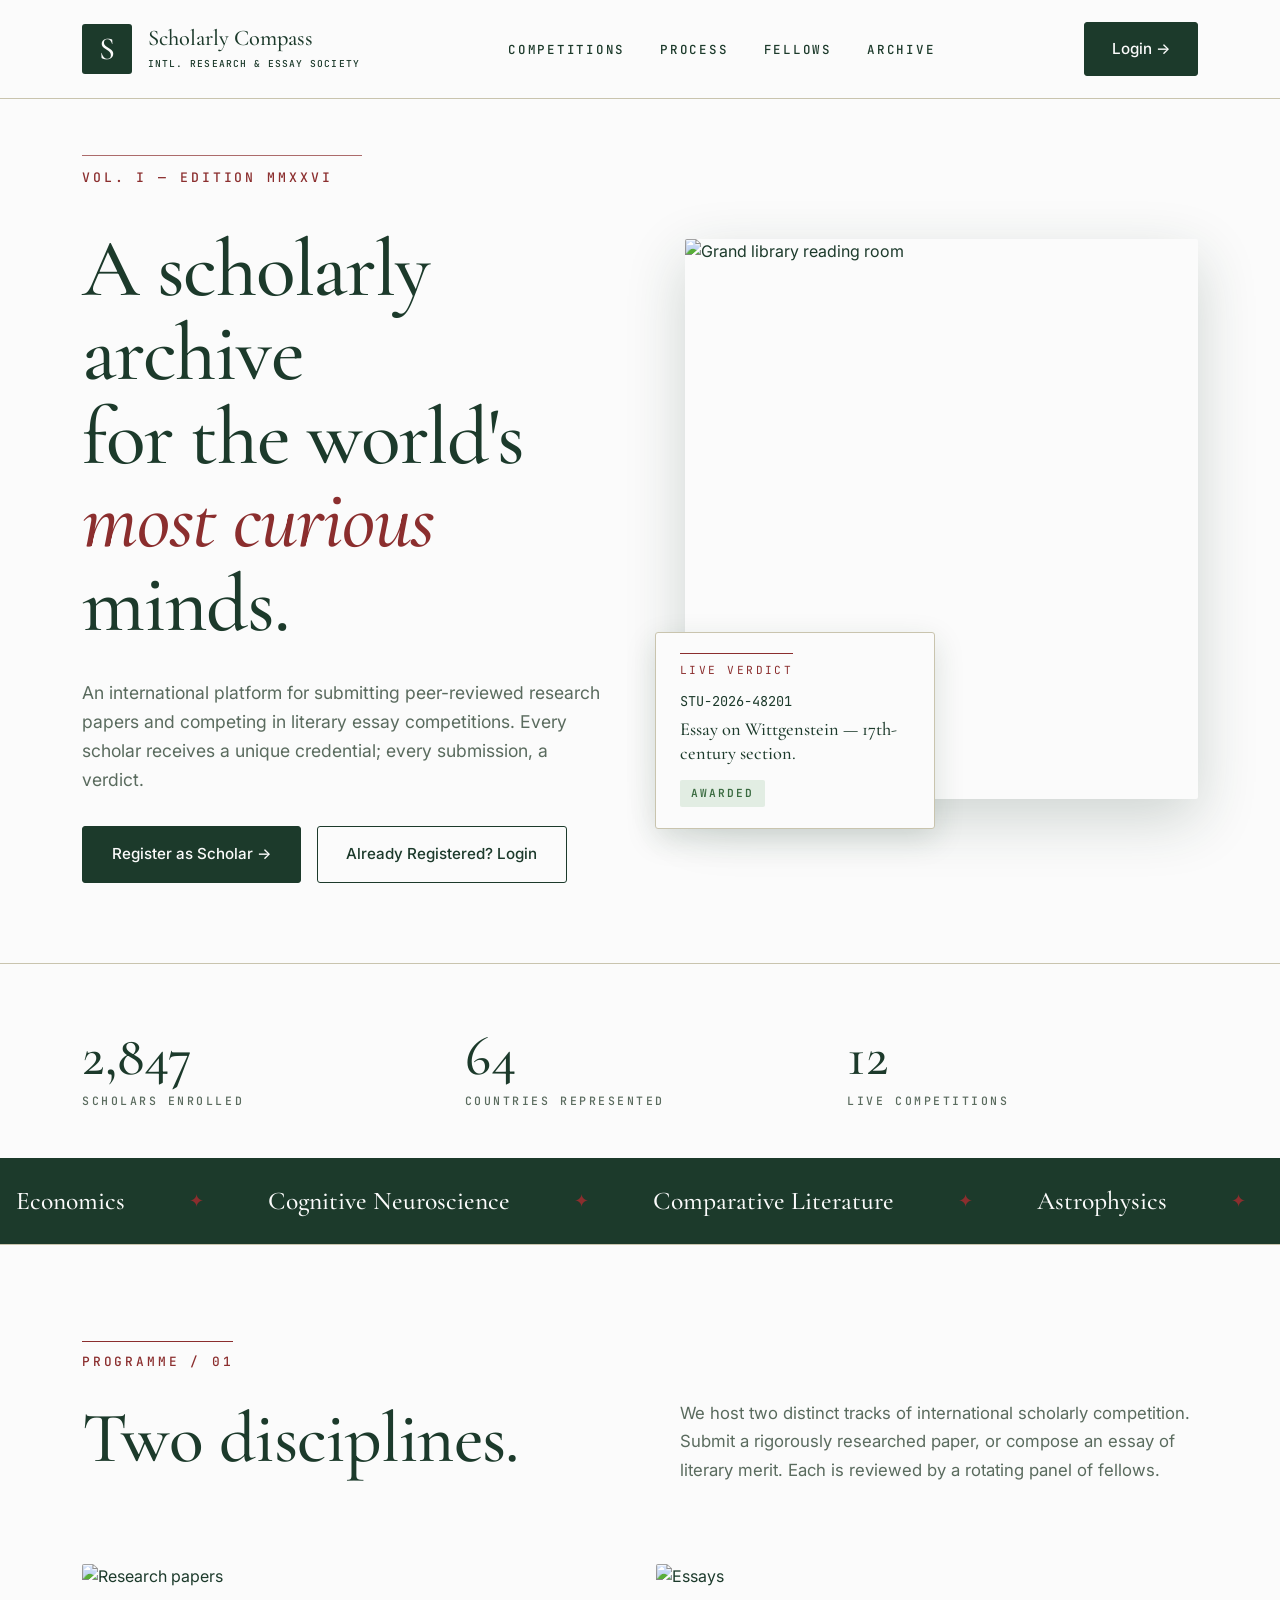
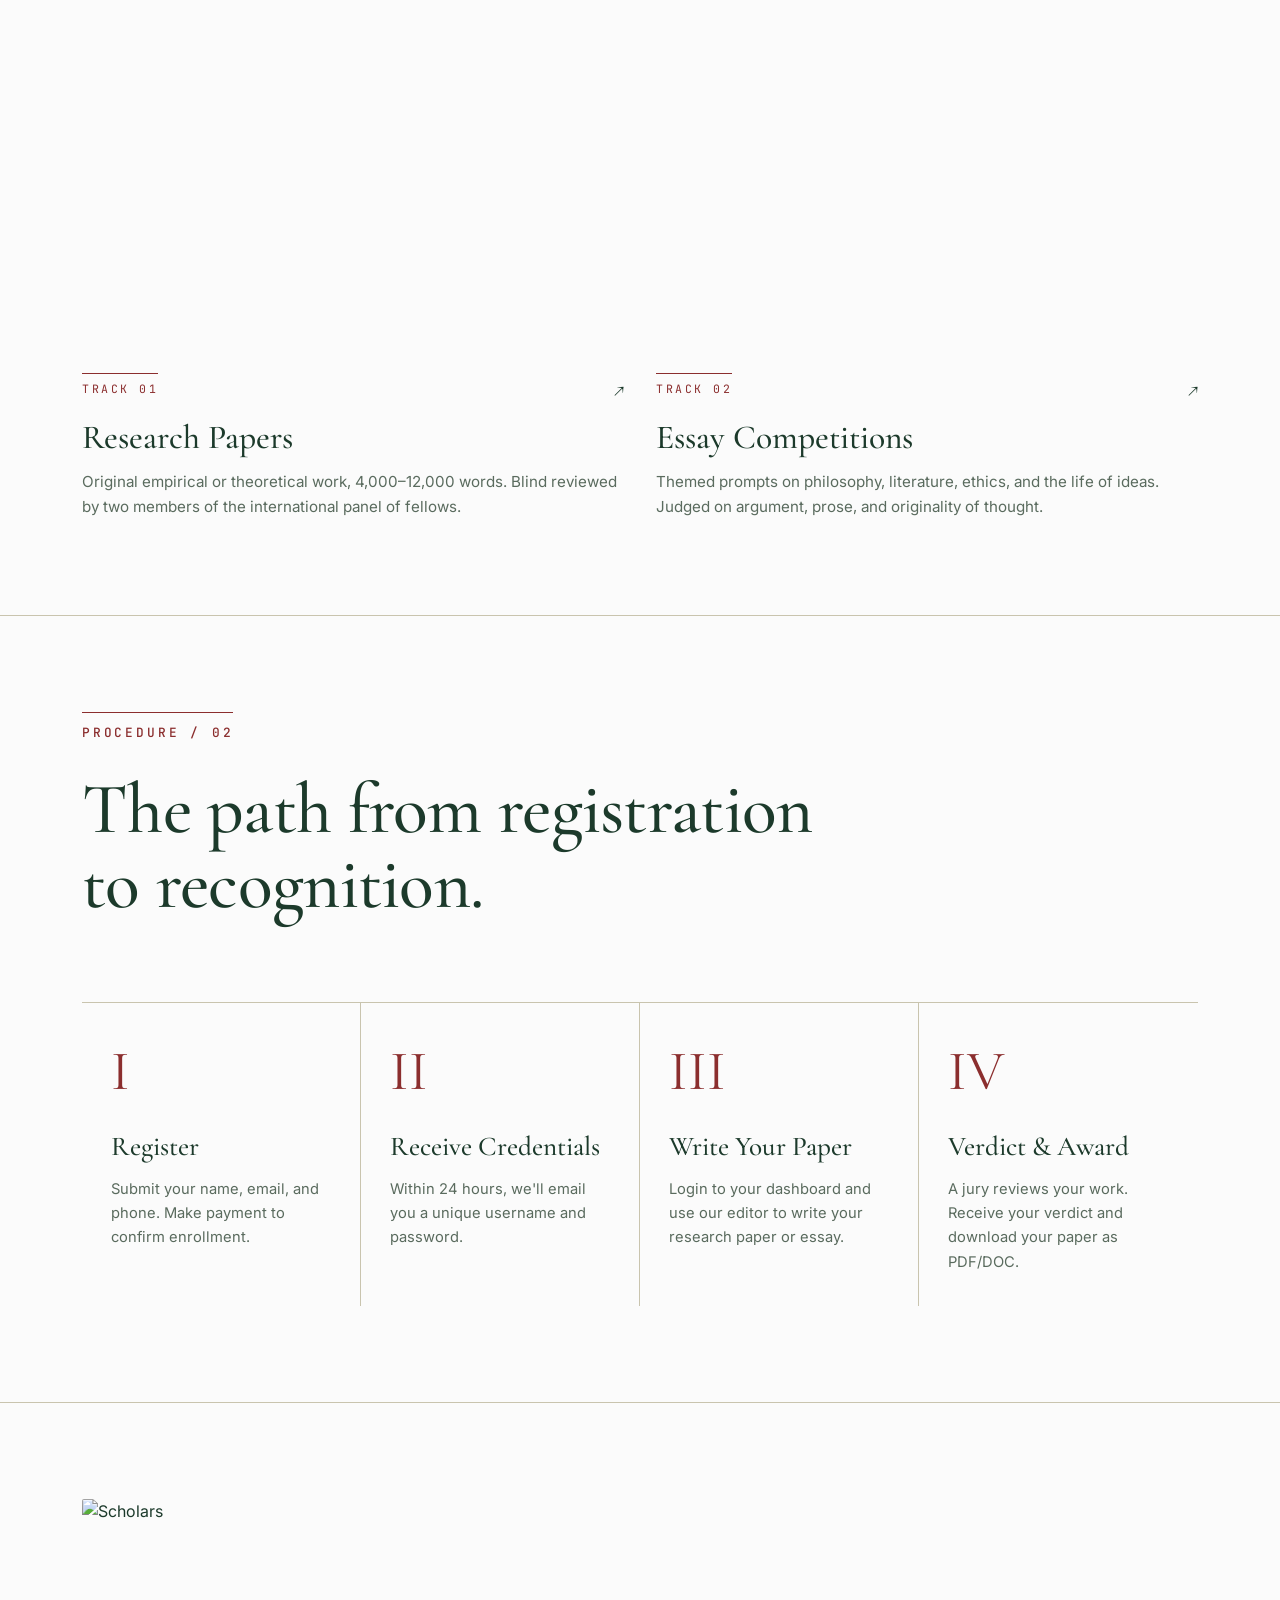
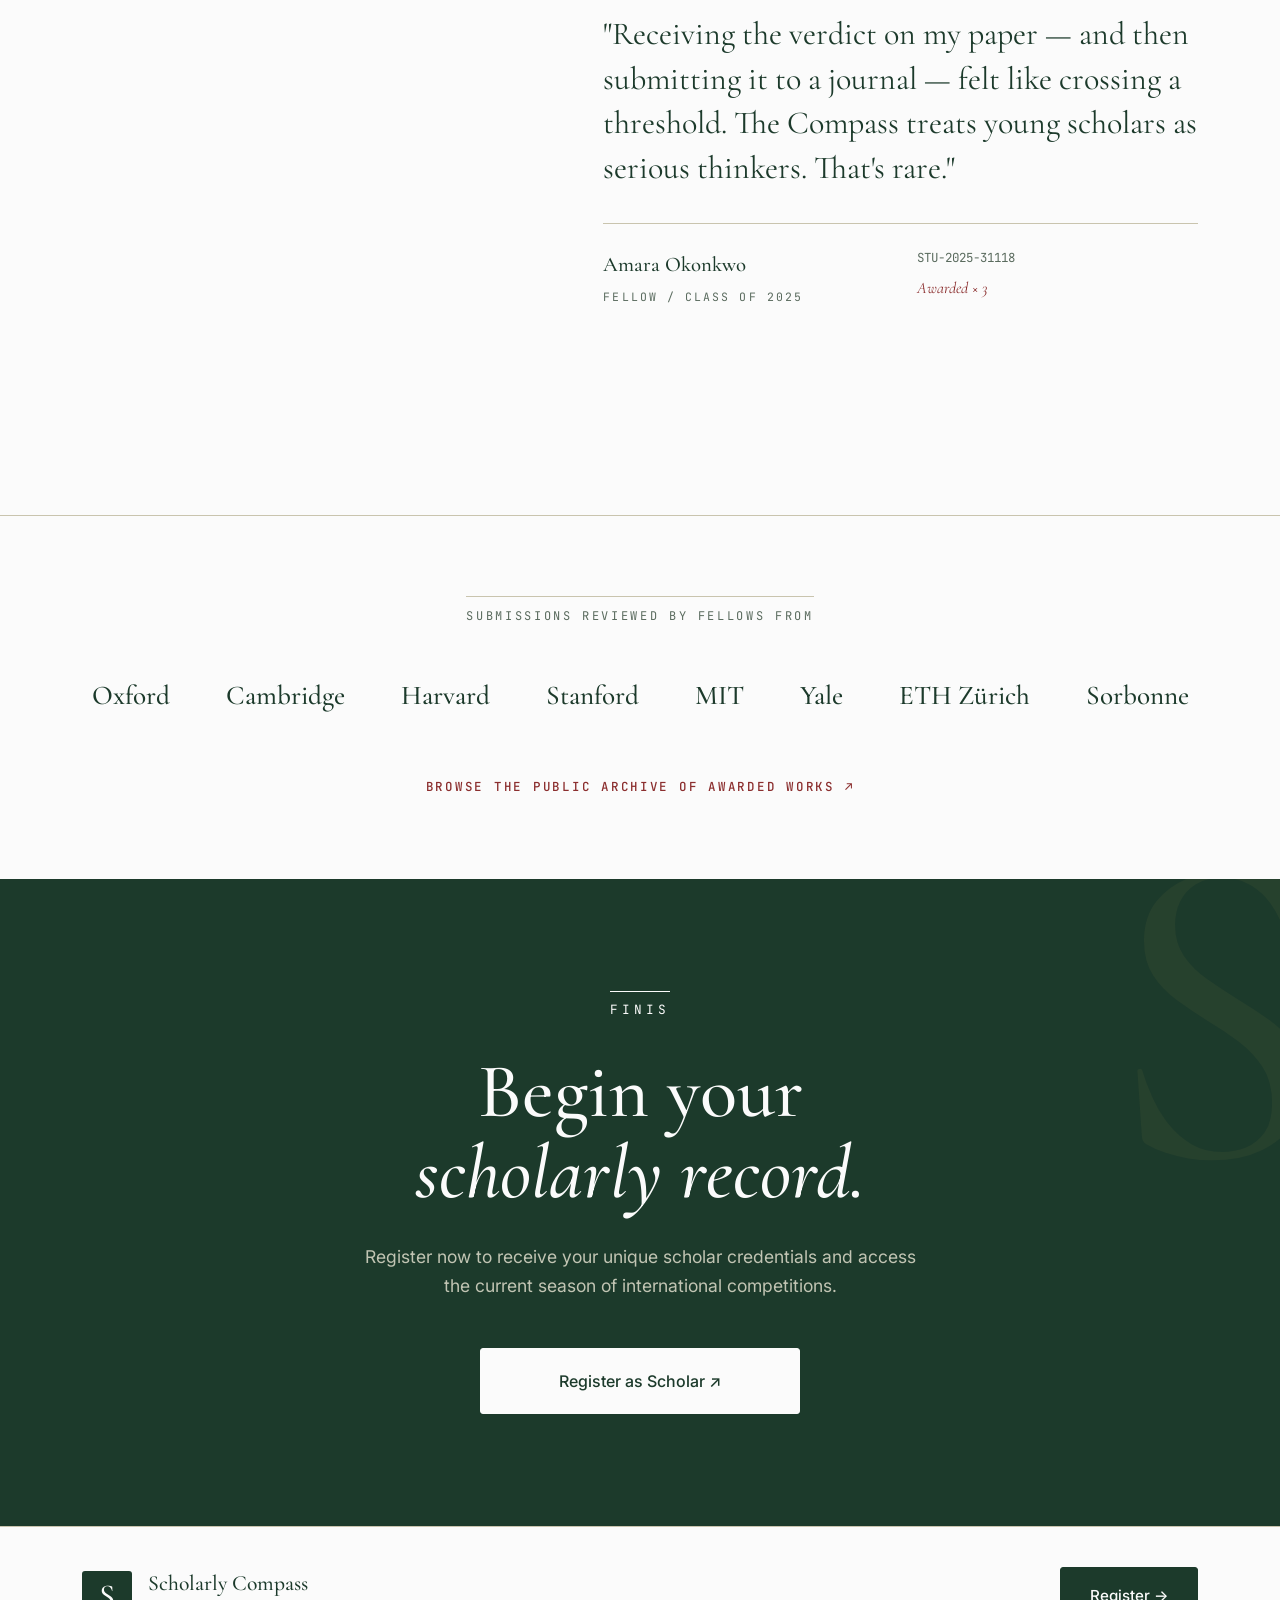
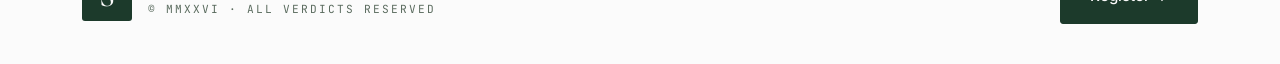
==== index.html @ 0b1761e1 "first commit" ====
<!DOCTYPE html>
<html lang="en">

<head>
    <meta charset="UTF-8" />
    <meta name="viewport" content="width=device-width, initial-scale=1.0" />
    <title>Scholarly Compass · International Research & Essay Society</title>

    <!-- Bootstrap 5 CSS -->
    <link href="https://cdn.jsdelivr.net/npm/bootstrap@5.3.3/dist/css/bootstrap.min.css" rel="stylesheet">

    <!-- Supabase JS -->
    <script src="https://cdn.jsdelivr.net/npm/@supabase/supabase-js@2"></script>

    <!-- Google Fonts -->
    <link rel="preconnect" href="https://fonts.googleapis.com">
    <link rel="preconnect" href="https://fonts.gstatic.com" crossorigin>
    <link
        href="https://fonts.googleapis.com/css2?family=Cormorant+Garamond:ital,wght@0,400;0,500;0,600;0,700;1,400;1,500;1,600;1,700&family=Inter:wght@400;500;600&family=JetBrains+Mono:wght@400;500;600&display=swap"
        rel="stylesheet">

    <link rel="stylesheet" href="style.css">
</head>

<body>

    <!-- ============ NAVBAR ============ -->
    <nav class="site-nav" id="siteNav">
        <div class="container">
            <div class="nav-inner">
                <a href="#" class="brand">
                    <div class="brand-box">S</div>
                    <div>
                        <div class="brand-name">Scholarly Compass</div>
                        <span class="brand-sub">Intl. Research &amp; Essay Society</span>
                    </div>
                </a>

                <ul class="nav-links">
                    <li><a href="#programme">Competitions</a></li>
                    <li><a href="#process">Process</a></li>
                    <li><a href="#fellows">Fellows</a></li>
                    <li><a href="#universities">Archive</a></li>
                </ul>

                <button class="btn-dash desktop-dash" onclick="openLogin()">Login →</button>

                <button class="hamburger" id="hamburger" aria-label="Menu">
                    <span></span><span></span><span></span>
                </button>

                <div class="mobile-panel" id="mobilePanel">
                    <ul>
                        <li><a href="#programme">Competitions</a></li>
                        <li><a href="#process">Process</a></li>
                        <li><a href="#fellows">Fellows</a></li>
                        <li><a href="#universities">Archive</a></li>
                    </ul>
                    <button class="btn-dash" onclick="openLogin()">Login →</button>
                </div>
            </div>
        </div>
    </nav>

    <!-- ============ HERO ============ -->
    <header class="hero">
        <div class="container">
            <div class="hero-row">
                <div>
                    <div class="hero-label-wrap">
                        <div class="hero-label-rule"></div>
                        <div class="hero-label">Vol. I — Edition MMXXVI</div>
                    </div>
                    <h1>
                        A scholarly archive<br>
                        for the world's<br>
                        <em>most curious</em> minds.
                    </h1>
                    <p class="hero-desc">
                        An international platform for submitting peer-reviewed research papers and competing in literary
                        essay competitions. Every scholar receives a unique credential; every submission, a verdict.
                    </p>
                    <div class="hero-actions">
                        <button class="btn-primary-c" onclick="openRegister()">Register as Scholar →</button>
                        <button class="btn-outline-c" onclick="openLogin()">Already Registered? Login</button>
                    </div>
                </div>

                <div>
                    <div class="hero-img-wrap">
                        <img src="https://images.unsplash.com/photo-1568667256549-094345857637?auto=format&fit=crop&w=1200&q=80"
                            alt="Grand library reading room">

                        <div class="live-verdict">
                            <div class="live-label">Live Verdict</div>
                            <div class="live-id">STU-2026-48201</div>
                            <div class="live-title">Essay on Wittgenstein — 17th-century section.</div>
                            <span class="live-badge">Awarded</span>
                        </div>
                    </div>
                </div>
            </div>
        </div>
    </header>

    <!-- ============ STATS ============ -->
    <section class="stats">
        <div class="container">
            <div class="stat-row">
                <div>
                    <div class="stat-num">2,847</div>
                    <div class="stat-label">Scholars Enrolled</div>
                </div>
                <div>
                    <div class="stat-num">64</div>
                    <div class="stat-label">Countries Represented</div>
                </div>
                <div>
                    <div class="stat-num">12</div>
                    <div class="stat-label">Live Competitions</div>
                </div>
            </div>
        </div>
    </section>

    <!-- ============ MARQUEE ============ -->
    <div class="marquee">
        <div class="marquee-track">
            <span class="marquee-item">Economics</span><span class="marquee-dot">✦</span>
            <span class="marquee-item">Cognitive Neuroscience</span><span class="marquee-dot">✦</span>
            <span class="marquee-item">Comparative Literature</span><span class="marquee-dot">✦</span>
            <span class="marquee-item">Astrophysics</span><span class="marquee-dot">✦</span>
            <span class="marquee-item">Climate Sciences</span><span class="marquee-dot">✦</span>
            <span class="marquee-item">Political Philosophy</span><span class="marquee-dot">✦</span>
            <span class="marquee-item">Anthropology</span><span class="marquee-dot">✦</span>
            <span class="marquee-item">Mathematics</span><span class="marquee-dot">✦</span>
            <span class="marquee-item">Economics</span><span class="marquee-dot">✦</span>
            <span class="marquee-item">Cognitive Neuroscience</span><span class="marquee-dot">✦</span>
            <span class="marquee-item">Comparative Literature</span><span class="marquee-dot">✦</span>
            <span class="marquee-item">Astrophysics</span><span class="marquee-dot">✦</span>
            <span class="marquee-item">Climate Sciences</span><span class="marquee-dot">✦</span>
            <span class="marquee-item">Political Philosophy</span><span class="marquee-dot">✦</span>
            <span class="marquee-item">Anthropology</span><span class="marquee-dot">✦</span>
            <span class="marquee-item">Mathematics</span><span class="marquee-dot">✦</span>
        </div>
    </div>

    <!-- ============ PROGRAMME ============ -->
    <section id="programme" class="programme">
        <div class="container">
            <div class="prog-head">
                <div>
                    <div class="sec-label">Programme / 01</div>
                    <h2 class="sec-title">Two disciplines.</h2>
                </div>
                <p class="prog-desc">
                    We host two distinct tracks of international scholarly competition. Submit a rigorously researched
                    paper, or compose an essay of literary merit. Each is reviewed by a rotating panel of fellows.
                </p>
            </div>

            <div class="tracks-row">
                <a href="#" class="track-card" onclick="openRegister();return false;">
                    <div class="track-img">
                        <img src="https://images.unsplash.com/photo-1606327054474-4be63b54bcb1?auto=format&fit=crop&w=1000&q=80" alt="Research papers">
                    </div>
                    <div class="track-meta">
                        <div class="track-num">Track 01</div>
                        <div class="track-arrow">↗</div>
                    </div>
                    <h3 class="track-title">Research Papers</h3>
                    <p class="track-desc">Original empirical or theoretical work, 4,000–12,000 words. Blind reviewed by
                        two members of the international panel of fellows.</p>
                </a>

                <a href="#" class="track-card" onclick="openRegister();return false;">
                    <div class="track-img">
                        <img src="https://images.unsplash.com/photo-1455390582262-044cdead277a?auto=format&fit=crop&w=1000&q=80" alt="Essays">
                    </div>
                    <div class="track-meta">
                        <div class="track-num">Track 02</div>
                        <div class="track-arrow">↗</div>
                    </div>
                    <h3 class="track-title">Essay Competitions</h3>
                    <p class="track-desc">Themed prompts on philosophy, literature, ethics, and the life of ideas.
                        Judged on argument, prose, and originality of thought.</p>
                </a>
            </div>
        </div>
    </section>

    <!-- ============ PROCEDURE ============ -->
    <section id="process" class="procedure">
        <div class="container">
            <div class="proc-head">
                <div class="sec-label">Procedure / 02</div>
                <h2 class="sec-title">The path from registration to recognition.</h2>
            </div>

            <div class="proc-grid">
                <div class="proc-cell">
                    <div class="proc-top">
                        <div class="proc-roman">I</div>
                    </div>
                    <h3>Register</h3>
                    <p>Submit your name, email, and phone. Make payment to confirm enrollment.</p>
                </div>

                <div class="proc-cell">
                    <div class="proc-top">
                        <div class="proc-roman">II</div>
                    </div>
                    <h3>Receive Credentials</h3>
                    <p>Within 24 hours, we'll email you a unique username and password.</p>
                </div>

                <div class="proc-cell">
                    <div class="proc-top">
                        <div class="proc-roman">III</div>
                    </div>
                    <h3>Write Your Paper</h3>
                    <p>Login to your dashboard and use our editor to write your research paper or essay.</p>
                </div>

                <div class="proc-cell">
                    <div class="proc-top">
                        <div class="proc-roman">IV</div>
                    </div>
                    <h3>Verdict & Award</h3>
                    <p>A jury reviews your work. Receive your verdict and download your paper as PDF/DOC.</p>
                </div>
            </div>
        </div>
    </section>

    <!-- ============ TESTIMONIAL ============ -->
    <section id="fellows" class="testimonial">
        <div class="container">
            <div class="test-row">
                <div class="test-photo">
                    <img src="https://images.unsplash.com/photo-1523240795612-9a054b0db644?auto=format&fit=crop&w=900&q=80" alt="Scholars">
                </div>
                <div>
                    <p class="test-quote">"Receiving the verdict on my paper — and then submitting it to a journal —
                        felt like crossing a threshold. The Compass treats young scholars as serious thinkers. That's rare."</p>
                    <div class="test-rule"></div>
                    <div class="test-meta">
                        <div>
                            <div class="test-name">Amara Okonkwo</div>
                            <div class="test-role">Fellow / Class of 2025</div>
                        </div>
                        <div>
                            <div class="test-id">STU-2025-31118</div>
                            <div class="test-award">Awarded × 3</div>
                        </div>
                    </div>
                </div>
            </div>
        </div>
    </section>

    <!-- ============ UNIVERSITIES ============ -->
    <section id="universities" class="universities">
        <div class="container">
            <div class="uni-label">Submissions Reviewed by Fellows From</div>
            <div class="uni-list">
                <span>Oxford</span><span>Cambridge</span><span>Harvard</span><span>Stanford</span>
                <span>MIT</span><span>Yale</span><span>ETH Zürich</span><span>Sorbonne</span>
            </div>
            <a href="#" class="archive-link">Browse the Public Archive of Awarded Works ↗</a>
        </div>
    </section>

    <!-- ============ FINIS / CTA ============ -->
    <section id="dashboard" class="finis">
        <div class="container">
            <div class="finis-label">Finis</div>
            <h2>
                Begin your<br>
                <em>scholarly record.</em>
            </h2>
            <p>Register now to receive your unique scholar credentials and access the current season of international competitions.</p>
            <button class="btn-finis" onclick="openRegister()">Register as Scholar ↗</button>
        </div>
    </section>

    <!-- ============ FOOTER ============ -->
    <footer class="site-footer">
        <div class="container">
            <div class="foot-inner">
                <div class="foot-brand">
                    <div class="brand-box">S</div>
                    <div class="foot-brand-text">
                        <div class="foot-name">Scholarly Compass</div>
                        <span class="foot-copy">© MMXXVI · All Verdicts Reserved</span>
                    </div>
                </div>
                <button class="btn-submit-work" onclick="openRegister()">Register →</button>
            </div>
        </div>
    </footer>


    <!-- ════════════════════════════════════════════════════════════
         REGISTRATION MODAL
    ════════════════════════════════════════════════════════════ -->
    <div class="modal-overlay" id="registerModal">
        <div class="modal-box">
            <button class="modal-close" onclick="closeModal('registerModal')">×</button>
            <div class="modal-label">Step 01 — Registration</div>
            <h2 class="modal-title">Become a <em>Scholar.</em></h2>
            <p class="modal-desc">Fill in your details. After payment confirmation, we'll email your login credentials within 24 hours.</p>

            <div id="regAlert" class="alert-box" style="display:none;"></div>

            <div class="form-group">
                <label class="form-label">Full Name</label>
                <input type="text" class="form-input" id="regName" placeholder="e.g., Aryan Sharma">
            </div>

            <div class="form-group">
                <label class="form-label">Email Address</label>
                <input type="email" class="form-input" id="regEmail" placeholder="aryan@example.com">
                <small class="form-hint">Credentials is email par bheji jayegi.</small>
            </div>

            <div class="form-group">
                <label class="form-label">Phone Number</label>
                <input type="tel" class="form-input" id="regPhone" placeholder="+91 98765 43210">
            </div>

            <div class="payment-box">
                <div class="pay-label">Registration Fee</div>
                <div class="pay-amount">₹ 999 <span class="pay-period">/ one-time</span></div>
                <div class="pay-instructions">
                    <strong>Payment Methods:</strong><br>
                    📱 UPI: <span class="pay-id">scholarly@okaxis</span><br>
                    🏦 Bank Transfer: Contact admin<br>
                    💵 After payment, submit form below
                </div>
            </div>

            <button class="modal-submit" id="regSubmit" onclick="submitRegistration()">
                Submit Registration →
            </button>

            <p class="modal-switch">
                Already have credentials?
                <a href="#" onclick="switchModal('registerModal','loginModal');return false;">Login here</a>
            </p>
        </div>
    </div>


    <!-- ════════════════════════════════════════════════════════════
         LOGIN MODAL
    ════════════════════════════════════════════════════════════ -->
    <div class="modal-overlay" id="loginModal">
        <div class="modal-box">
            <button class="modal-close" onclick="closeModal('loginModal')">×</button>
            <div class="modal-label">Welcome Back</div>
            <h2 class="modal-title">Sign in to your <em>dashboard.</em></h2>
            <p class="modal-desc">Use the username and password sent to your email.</p>

            <div id="loginAlert" class="alert-box" style="display:none;"></div>

            <div class="form-group">
                <label class="form-label">Username</label>
                <input type="text" class="form-input" id="logUser" placeholder="e.g., ARYAN2026">
            </div>

            <div class="form-group">
                <label class="form-label">Password</label>
                <input type="password" class="form-input" id="logPass" placeholder="••••••••">
            </div>

            <button class="modal-submit" id="logSubmit" onclick="submitLogin()">
                Sign In →
            </button>

            <p class="modal-switch">
                New here?
                <a href="#" onclick="switchModal('loginModal','registerModal');return false;">Register as Scholar</a>
            </p>
        </div>
    </div>

    <!-- Toast notification -->
    <div id="toast"></div>


    <!-- Bootstrap JS -->
    <script src="https://cdn.jsdelivr.net/npm/bootstrap@5.3.3/dist/js/bootstrap.bundle.min.js"></script>
    <script src="auth.js"></script>
</body>

</html>
---- style.css ----
/* ============ ROOT ============ */
:root {
    --bg: #fbfbfb;
    --bg-soft: #f1ede0;
    --green: #1c3a2b;
    --green-dark: #142a1f;
    --green-soft: #2d4a3b;
    --maroon: #8b2e2e;
    --maroon-dark: #6f2424;
    --gold: #c9a05a;
    --text: #1c3a2b;
    --muted: #5a6b5e;
    --border: #c9c4ae;
    --serif: 'Cormorant Garamond', 'Times New Roman', serif;
    --sans: 'Inter', -apple-system, sans-serif;
    --mono: 'JetBrains Mono', 'Courier New', monospace;
}

* { box-sizing: border-box; }
html { scroll-behavior: smooth; }
body {
    background: var(--bg);
    color: var(--text);
    font-family: var(--sans);
    font-size: 16px;
    line-height: 1.6;
    overflow-x: hidden;
    margin: 0;
}
ul { list-style: none; padding: 0; margin: 0; }
a { text-decoration: none; color: inherit; }
img { max-width: 100%; display: block; }

/* ============ NAVBAR ============ */
.site-nav {
    background: var(--bg);
    border-bottom: 1px solid var(--border);
    padding: 1.4rem 0;
    position: sticky;
    top: 0;
    z-index: 1000;
    transition: padding 0.3s, box-shadow 0.3s;
}
.site-nav.scrolled {
    padding: 0.9rem 0;
    box-shadow: 0 1px 0 var(--border);
    background: rgba(251, 251, 251, 0.95);
    backdrop-filter: blur(8px);
}
.nav-inner {
    display: flex;
    align-items: center;
    justify-content: space-between;
    gap: 1rem;
    position: relative;
}
.brand { display: flex; align-items: center; gap: 1rem; flex-shrink: 0; }
.brand-box {
    width: 50px; height: 50px;
    background: var(--green);
    color: var(--bg);
    display: flex; align-items: center; justify-content: center;
    font-family: var(--serif);
    font-size: 2rem; font-weight: 500; line-height: 1;
    border-radius: 3px;
}
.brand-name {
    font-family: var(--serif);
    font-size: 1.4rem; color: var(--green);
    font-weight: 500; line-height: 1; margin: 0;
}
.brand-sub {
    display: block;
    font-family: var(--mono);
    font-size: 0.6rem; letter-spacing: 0.11em;
    color: var(--green); text-transform: uppercase;
    margin-top: 0.45rem; font-weight: 500;
}
.nav-links { display: flex; gap: 2.2rem; align-items: center; }
.nav-links a {
    font-family: var(--mono);
    font-size: 0.78rem; letter-spacing: 0.22em;
    text-transform: uppercase;
    color: var(--green); font-weight: 500;
    position: relative; padding: 4px 0;
    transition: color 0.3s;
}
.nav-links a::after {
    content: ""; position: absolute;
    left: 0; bottom: -2px;
    width: 0; height: 1.5px;
    background: var(--maroon);
    transition: width 0.3s;
}
.nav-links a:hover { color: var(--maroon); }
.nav-links a:hover::after { width: 100%; }
.btn-dash {
    background: var(--green);
    color: var(--bg);
    padding: 0.85rem 1.7rem;
    font-family: var(--sans);
    font-size: 0.95rem; font-weight: 500;
    border-radius: 3px;
    border: 1px solid var(--green);
    transition: all 0.3s;
    display: inline-block;
    cursor: pointer;
}
.btn-dash:hover { background: var(--green-dark); color: var(--bg); transform: translateY(-2px); }
.hamburger { display: none; }
.mobile-panel { display: none; }

/* ============ HERO ============ */
.hero { padding: 3.5rem 0 5rem; }
.hero-row {
    display: grid;
    grid-template-columns: 1.05fr 1fr;
    gap: 4rem;
    align-items: center;
}
.hero-label-wrap { margin-bottom: 2.5rem; }
.hero-label-rule {
    width: 280px; height: 1px;
    background: var(--maroon);
    margin-bottom: 0.7rem;
    opacity: 0.7;
}
.hero-label {
    font-family: var(--mono);
    font-size: 0.82rem; letter-spacing: 0.22em;
    color: var(--maroon); text-transform: uppercase;
    font-weight: 500; margin: 0;
}
.hero h1 {
    font-family: var(--serif);
    font-size: clamp(2.8rem, 6.4vw, 5.4rem);
    font-weight: 500; line-height: 1.02;
    letter-spacing: -0.015em;
    color: var(--green);
    margin: 0 0 2rem 0;
}
.hero h1 em { font-style: italic; color: var(--maroon); font-weight: 500; }
.hero-desc {
    font-family: var(--sans);
    font-size: 1.1rem; line-height: 1.65;
    color: var(--muted);
    max-width: 520px;
    margin: 0 0 2rem 0;
}
.hero-actions { display: flex; gap: 1rem; flex-wrap: wrap; align-items: center; }
.btn-primary-c {
    background: var(--green);
    color: var(--bg);
    padding: 0.95rem 1.8rem;
    font-family: var(--sans);
    font-size: 0.95rem; font-weight: 500;
    border-radius: 3px;
    border: 1px solid var(--green);
    display: inline-flex; align-items: center;
    gap: 0.6rem;
    transition: all 0.3s;
    cursor: pointer;
}
.btn-primary-c:hover { background: var(--green-dark); color: var(--bg); gap: 1rem; }
.btn-outline-c {
    background: transparent;
    color: var(--green);
    padding: 0.95rem 1.8rem;
    font-family: var(--sans);
    font-size: 0.95rem; font-weight: 500;
    border-radius: 3px;
    border: 1px solid var(--green);
    transition: all 0.3s;
    display: inline-block;
    cursor: pointer;
}
.btn-outline-c:hover { background: var(--green); color: var(--bg); }
.hero-img-wrap { position: relative; width: 100%; height: 560px; overflow: visible; }
.hero-img-wrap img {
    width: 100%; height: 100%;
    object-fit: cover;
    box-shadow: 0 20px 60px rgba(28, 58, 43, 0.2);
    border-radius: 2px;
}
.live-verdict {
    position: absolute;
    bottom: -30px; left: -30px;
    background: var(--bg);
    border: 1px solid var(--border);
    padding: 1.3rem 1.5rem;
    box-shadow: 0 10px 30px rgba(28, 58, 43, 0.15);
    width: 280px;
    border-radius: 3px;
}
.live-label {
    font-family: var(--mono);
    font-size: 0.7rem; letter-spacing: 0.22em;
    color: var(--maroon); text-transform: uppercase;
    border-top: 1px solid var(--maroon);
    padding-top: 0.5rem;
    display: inline-block;
    margin-bottom: 0.7rem;
}
.live-id { font-family: var(--mono); font-size: 0.85rem; color: var(--green); margin-bottom: 0.3rem; }
.live-title {
    font-family: var(--serif);
    font-size: 1.15rem; color: var(--green);
    line-height: 1.3; margin-bottom: 0.8rem;
    font-weight: 500;
}
.live-badge {
    display: inline-block;
    background: rgba(124, 178, 130, 0.2);
    color: #3a6b40;
    font-family: var(--mono);
    font-size: 0.7rem; letter-spacing: 0.18em;
    padding: 0.3rem 0.7rem;
    border-radius: 2px;
    text-transform: uppercase;
    font-weight: 600;
}

/* ============ STATS ============ */
.stats { padding: 4rem 0 3rem; border-top: 1px solid var(--border); }
.stat-row { display: grid; grid-template-columns: repeat(3, 1fr); gap: 2rem; }
.stat-num {
    font-family: var(--serif);
    font-size: 3.5rem; font-weight: 500;
    color: var(--green); line-height: 1;
    margin-bottom: 0.5rem;
}
.stat-label {
    font-family: var(--mono);
    font-size: 0.72rem; letter-spacing: 0.22em;
    color: var(--muted); text-transform: uppercase;
    font-weight: 500;
}

/* ============ MARQUEE ============ */
.marquee {
    background: var(--green);
    color: var(--bg);
    padding: 1.4rem 0;
    overflow: hidden;
    white-space: nowrap;
    position: relative;
}
.marquee-track {
    display: inline-flex; align-items: center;
    gap: 3rem;
    animation: scroll 38s linear infinite;
    will-change: transform;
}
.marquee-item {
    font-family: var(--serif);
    font-size: 1.6rem; color: var(--bg);
    font-weight: 500;
    padding: 0 1rem;
}
.marquee-dot { color: var(--maroon); font-size: 1.1rem; }
@keyframes scroll {
    0% { transform: translateX(0); }
    100% { transform: translateX(-50%); }
}

/* ============ SECTION COMMON ============ */
section { padding: 6rem 0; }
.sec-label {
    font-family: var(--mono);
    font-size: 0.8rem; letter-spacing: 0.22em;
    color: var(--maroon); text-transform: uppercase;
    margin-bottom: 1.8rem; font-weight: 500;
    border-top: 1px solid var(--maroon);
    padding-top: 0.6rem;
    display: inline-block;
}
.sec-title {
    font-family: var(--serif);
    font-size: clamp(2.6rem, 5.6vw, 4.6rem);
    font-weight: 500; line-height: 1.05;
    letter-spacing: -0.01em;
    color: var(--green);
    margin-bottom: 1.5rem;
}
.sec-title em { font-style: italic; color: var(--maroon); }

/* ============ PROGRAMME ============ */
.programme { border-top: 1px solid var(--border); padding: 6rem 0 5rem; }
.prog-head {
    display: grid;
    grid-template-columns: 1fr 1fr;
    gap: 5rem;
    align-items: end;
    margin-bottom: 4rem;
}
.prog-desc {
    font-family: var(--sans);
    font-size: 1.05rem; line-height: 1.7;
    color: var(--muted); max-width: 540px;
}
.tracks-row { display: grid; grid-template-columns: 1fr 1fr; gap: 2rem; }
.track-card { cursor: pointer; transition: transform 0.3s; display: block; }
.track-card:hover { transform: translateY(-6px); }
.track-img {
    width: 100%; height: 380px;
    overflow: hidden;
    margin-bottom: 1.8rem;
    border-radius: 2px;
    position: relative;
}
.track-img img { width: 100%; height: 100%; object-fit: cover; transition: transform 0.5s; }
.track-card:hover .track-img img { transform: scale(1.04); }
.track-meta {
    display: flex; justify-content: space-between;
    align-items: flex-start; margin-bottom: 0.8rem;
}
.track-num {
    font-family: var(--mono);
    font-size: 0.72rem; letter-spacing: 0.22em;
    color: var(--maroon); text-transform: uppercase;
    border-top: 1px solid var(--maroon);
    padding-top: 0.4rem;
    display: inline-block;
}
.track-arrow {
    font-family: var(--serif);
    font-size: 1.3rem; color: var(--green);
    transition: transform 0.3s;
}
.track-card:hover .track-arrow { transform: translate(4px, -4px); color: var(--maroon); }
.track-title {
    font-family: var(--serif);
    font-size: 2.1rem; font-weight: 500;
    color: var(--green); line-height: 1.15;
    margin-bottom: 0.7rem;
}
.track-desc {
    font-family: var(--sans);
    font-size: 0.95rem; color: var(--muted);
    line-height: 1.65;
}

/* ============ PROCEDURE ============ */
.procedure { border-top: 1px solid var(--border); padding: 6rem 0; }
.proc-head { margin-bottom: 5rem; max-width: 800px; }
.proc-grid {
    display: grid;
    grid-template-columns: repeat(4, 1fr);
    gap: 0;
    border-top: 1px solid var(--border);
}
.proc-cell {
    padding: 2.5rem 1.8rem 2rem;
    border-right: 1px solid var(--border);
    transition: background 0.3s;
}
.proc-cell:last-child { border-right: none; }
.proc-cell:hover { background: var(--bg-soft); }
.proc-top {
    display: flex; justify-content: space-between;
    align-items: center; margin-bottom: 2rem;
}
.proc-roman {
    font-family: var(--serif);
    font-size: 3.5rem; color: var(--maroon);
    line-height: 1; font-weight: 400;
}
.proc-cell h3 {
    font-family: var(--serif);
    font-size: 1.7rem; font-weight: 500;
    color: var(--green); margin-bottom: 0.8rem;
}
.proc-cell p {
    font-family: var(--sans);
    font-size: 0.92rem; color: var(--muted);
    line-height: 1.65; margin: 0;
}

/* ============ TESTIMONIAL ============ */
.testimonial { border-top: 1px solid var(--border); padding: 6rem 0; }
.test-row {
    display: grid;
    grid-template-columns: 1fr 1.3fr;
    gap: 4rem; align-items: center;
}
.test-photo { width: 100%; height: 520px; overflow: hidden; border-radius: 2px; }
.test-photo img { width: 100%; height: 100%; object-fit: cover; }
.test-quote {
    font-family: var(--serif);
    font-size: clamp(1.6rem, 2.5vw, 2.2rem);
    line-height: 1.4; color: var(--green);
    margin-bottom: 2rem; font-weight: 400;
}
.test-rule { width: 100%; height: 1px; background: var(--border); margin: 1.5rem 0; }
.test-meta { display: grid; grid-template-columns: 1fr 1fr; gap: 2rem; align-items: start; }
.test-name { font-family: var(--serif); font-size: 1.3rem; color: var(--green); margin-bottom: 0.4rem; font-weight: 500; }
.test-role { font-family: var(--mono); font-size: 0.72rem; letter-spacing: 0.18em; color: var(--muted); text-transform: uppercase; }
.test-id { font-family: var(--mono); font-size: 0.78rem; color: var(--muted); margin-bottom: 0.5rem; }
.test-award { font-family: var(--serif); font-style: italic; color: var(--maroon); font-size: 1rem; }

/* ============ UNIVERSITIES ============ */
.universities { border-top: 1px solid var(--border); padding: 5rem 0; text-align: center; }
.uni-label {
    font-family: var(--mono);
    font-size: 0.75rem; letter-spacing: 0.22em;
    color: var(--muted); text-transform: uppercase;
    border-top: 1px solid var(--border);
    padding-top: 0.6rem;
    display: inline-block;
    margin-bottom: 3rem;
}
.uni-list {
    display: flex; flex-wrap: wrap;
    justify-content: center;
    gap: 2.5rem 3.5rem;
    font-family: var(--serif);
    font-size: 1.7rem; color: var(--green);
    font-weight: 500;
    margin-bottom: 3.5rem;
}
.uni-list span { transition: color 0.3s; cursor: default; }
.uni-list span:hover { color: var(--maroon); font-style: italic; }
.archive-link {
    font-family: var(--mono);
    font-size: 0.78rem; letter-spacing: 0.22em;
    color: var(--maroon); text-transform: uppercase;
    font-weight: 500;
    display: inline-flex; align-items: center;
    gap: 0.6rem;
    transition: gap 0.3s;
}
.archive-link:hover { gap: 1rem; color: var(--maroon); }

/* ============ FINIS ============ */
.finis {
    background: var(--green);
    color: var(--bg);
    padding: 7rem 0;
    text-align: center;
    position: relative;
    overflow: hidden;
}
.finis::before {
    content: "S";
    position: absolute;
    top: -90px; right: -50px;
    font-family: var(--serif);
    font-size: 28rem;
    color: rgba(201, 160, 90, 0.06);
    line-height: 1;
    pointer-events: none;
    font-weight: 500;
}
.finis-label {
    font-family: var(--mono);
    font-size: 0.8rem; letter-spacing: 0.3em;
    color: var(--bg); text-transform: uppercase;
    border-top: 1px solid var(--bg);
    padding-top: 0.5rem;
    display: inline-block;
    margin-bottom: 2rem;
    position: relative;
}
.finis h2 {
    font-family: var(--serif);
    font-size: clamp(2.8rem, 6vw, 5rem);
    font-weight: 500; line-height: 1.05;
    margin-bottom: 1.8rem;
    color: var(--bg);
    position: relative;
}
.finis h2 em { font-style: italic; display: block; }
.finis p {
    font-family: var(--sans);
    font-size: 1.1rem;
    color: rgba(235, 231, 214, 0.8);
    max-width: 580px;
    margin: 0 auto 3rem;
    line-height: 1.65;
    position: relative;
}
.btn-finis {
    background: var(--bg);
    color: var(--green);
    padding: 1.2rem 2.5rem;
    font-family: var(--sans);
    font-size: 1rem; font-weight: 500;
    border-radius: 3px;
    border: 1px solid var(--bg);
    display: inline-flex; align-items: center;
    gap: 0.8rem;
    transition: all 0.3s;
    position: relative;
    min-width: 320px;
    justify-content: center;
    cursor: pointer;
}
.btn-finis:hover { background: var(--gold); border-color: var(--gold); color: var(--green); gap: 1.2rem; }

/* ============ FOOTER ============ */
.site-footer {
    background: var(--bg);
    padding: 2.5rem 0;
    border-top: 1px solid var(--border);
}
.foot-inner {
    display: flex; justify-content: space-between;
    align-items: center; gap: 2rem; flex-wrap: wrap;
}
.foot-brand { display: flex; align-items: center; gap: 1rem; }
.foot-brand-text .foot-name {
    font-family: var(--serif);
    font-size: 1.35rem; color: var(--green);
    font-weight: 500; line-height: 1; margin: 0;
}
.foot-brand-text .foot-copy {
    font-family: var(--mono);
    font-size: 0.7rem; letter-spacing: 0.18em;
    color: var(--muted); text-transform: uppercase;
    margin-top: 0.4rem;
    display: block;
}
.btn-submit-work {
    background: var(--green);
    color: var(--bg);
    padding: 0.95rem 1.8rem;
    font-family: var(--sans);
    font-size: 0.95rem; font-weight: 500;
    border-radius: 3px;
    border: 1px solid var(--green);
    display: inline-flex; align-items: center;
    gap: 0.6rem;
    transition: all 0.3s;
    cursor: pointer;
}
.btn-submit-work:hover { background: var(--green-dark); color: var(--bg); gap: 1rem; }


/* ════════════════════════════════════════════════════════════
   ═══ NEW: MODAL STYLES (Registration + Login) ═══
   ════════════════════════════════════════════════════════════ */
.modal-overlay {
    display: none;
    position: fixed;
    inset: 0;
    background: rgba(20, 42, 31, 0.65);
    backdrop-filter: blur(6px);
    z-index: 9999;
    align-items: flex-start;
    justify-content: center;
    padding: 40px 16px;
    overflow-y: auto;
    animation: fadeIn 0.25s ease;
}
.modal-overlay.show { display: flex; }

@keyframes fadeIn {
    from { opacity: 0; }
    to { opacity: 1; }
}

.modal-box {
    background: var(--bg);
    border: 1px solid var(--border);
    border-radius: 4px;
    width: 100%;
    max-width: 480px;
    padding: 2.5rem 2.5rem 2rem;
    position: relative;
    box-shadow: 0 32px 80px rgba(20, 42, 31, 0.4);
    animation: slideDown 0.3s ease;
}

@keyframes slideDown {
    from { transform: translateY(-30px); opacity: 0; }
    to { transform: translateY(0); opacity: 1; }
}

.modal-close {
    position: absolute;
    top: 14px; right: 14px;
    background: transparent;
    border: none;
    width: 32px; height: 32px;
    font-size: 24px;
    color: var(--muted);
    cursor: pointer;
    border-radius: 50%;
    line-height: 1;
    transition: all 0.2s;
}
.modal-close:hover { background: var(--bg-soft); color: var(--maroon); }

.modal-label {
    font-family: var(--mono);
    font-size: 0.7rem;
    letter-spacing: 0.22em;
    color: var(--maroon);
    text-transform: uppercase;
    border-top: 1px solid var(--maroon);
    padding-top: 0.5rem;
    display: inline-block;
    margin-bottom: 1rem;
    font-weight: 500;
}

.modal-title {
    font-family: var(--serif);
    font-size: 2.2rem;
    font-weight: 500;
    line-height: 1.1;
    color: var(--green);
    margin-bottom: 0.7rem;
}
.modal-title em { font-style: italic; color: var(--maroon); }

.modal-desc {
    font-family: var(--sans);
    font-size: 0.95rem;
    color: var(--muted);
    margin-bottom: 1.6rem;
    line-height: 1.5;
}

.alert-box {
    padding: 12px 14px;
    border-radius: 3px;
    font-size: 0.88rem;
    margin-bottom: 1rem;
    font-family: var(--sans);
    line-height: 1.5;
}
.alert-box.error {
    background: rgba(139, 46, 46, 0.08);
    border: 1px solid rgba(139, 46, 46, 0.25);
    color: var(--maroon-dark);
}
.alert-box.success {
    background: rgba(76, 175, 130, 0.08);
    border: 1px solid rgba(76, 175, 130, 0.25);
    color: #2a6b40;
}

.form-group { margin-bottom: 1.2rem; }
.form-label {
    display: block;
    font-family: var(--mono);
    font-size: 0.7rem;
    letter-spacing: 0.18em;
    color: var(--green);
    text-transform: uppercase;
    margin-bottom: 8px;
    font-weight: 500;
}
.form-input {
    width: 100%;
    padding: 12px 14px;
    background: var(--bg);
    border: 1px solid var(--border);
    border-radius: 3px;
    font-family: var(--sans);
    font-size: 0.95rem;
    color: var(--green);
    outline: none;
    transition: border-color 0.2s;
}
.form-input:focus { border-color: var(--maroon); }
.form-input::placeholder { color: #a5a799; }

.form-hint {
    display: block;
    font-family: var(--sans);
    font-size: 0.78rem;
    color: var(--muted);
    margin-top: 5px;
    font-style: italic;
}

.payment-box {
    background: var(--bg-soft);
    border: 1px solid var(--border);
    border-radius: 3px;
    padding: 1.2rem 1.4rem;
    margin: 1.4rem 0;
}
.pay-label {
    font-family: var(--mono);
    font-size: 0.7rem;
    letter-spacing: 0.18em;
    color: var(--muted);
    text-transform: uppercase;
    margin-bottom: 6px;
}
.pay-amount {
    font-family: var(--serif);
    font-size: 2rem;
    font-weight: 500;
    color: var(--green);
    line-height: 1;
    margin-bottom: 12px;
}
.pay-amount .pay-period {
    font-size: 0.85rem;
    color: var(--muted);
    font-weight: 400;
    font-family: var(--sans);
}
.pay-instructions {
    font-family: var(--sans);
    font-size: 0.85rem;
    color: var(--muted);
    line-height: 1.7;
    border-top: 1px solid var(--border);
    padding-top: 10px;
}
.pay-instructions strong { color: var(--green); }
.pay-id {
    font-family: var(--mono);
    color: var(--maroon);
    font-weight: 500;
}

.modal-submit {
    width: 100%;
    padding: 14px;
    background: var(--green);
    color: var(--bg);
    border: none;
    border-radius: 3px;
    font-family: var(--sans);
    font-size: 1rem;
    font-weight: 500;
    cursor: pointer;
    transition: background 0.2s, transform 0.1s;
    margin-top: 6px;
}
.modal-submit:hover:not(:disabled) {
    background: var(--green-dark);
    transform: translateY(-1px);
}
.modal-submit:disabled {
    opacity: 0.6;
    cursor: not-allowed;
}

.modal-switch {
    text-align: center;
    margin-top: 16px;
    font-size: 0.88rem;
    color: var(--muted);
    font-family: var(--sans);
}
.modal-switch a {
    color: var(--maroon);
    font-weight: 500;
    text-decoration: none;
}
.modal-switch a:hover { text-decoration: underline; }

.spinner {
    display: inline-block;
    width: 14px; height: 14px;
    border: 2px solid rgba(251, 251, 251, 0.3);
    border-top-color: var(--bg);
    border-radius: 50%;
    animation: spin 0.7s linear infinite;
    margin-right: 8px;
    vertical-align: middle;
}
@keyframes spin { to { transform: rotate(360deg); } }

/* Toast */
#toast {
    position: fixed;
    bottom: 30px;
    left: 50%;
    transform: translateX(-50%) translateY(80px);
    background: var(--green);
    color: var(--bg);
    padding: 12px 24px;
    border-radius: 3px;
    font-family: var(--sans);
    font-size: 0.9rem;
    font-weight: 500;
    z-index: 10000;
    opacity: 0;
    transition: transform 0.3s, opacity 0.3s;
    box-shadow: 0 10px 30px rgba(20, 42, 31, 0.3);
    max-width: 90%;
}
#toast.show {
    opacity: 1;
    transform: translateX(-50%) translateY(0);
}
#toast.error { background: var(--maroon); }
#toast.success { background: #2a6b40; }


/* ============ RESPONSIVE ============ */
@media (max-width: 991px) {
    .nav-links { display: none; }
    .btn-dash.desktop-dash { display: none; }
    .hamburger {
        display: flex; flex-direction: column;
        gap: 5px; background: transparent;
        border: none; cursor: pointer; padding: 8px;
    }
    .hamburger span {
        width: 26px; height: 2px;
        background: var(--green);
        transition: transform 0.3s, opacity 0.3s;
    }
    .hamburger.open span:nth-child(1) { transform: translateY(7px) rotate(45deg); }
    .hamburger.open span:nth-child(2) { opacity: 0; }
    .hamburger.open span:nth-child(3) { transform: translateY(-7px) rotate(-45deg); }
    .mobile-panel.open {
        display: block;
        position: absolute;
        top: 100%; left: 0; right: 0;
        background: var(--bg);
        padding: 1.8rem 1.5rem;
        border-bottom: 1px solid var(--border);
        box-shadow: 0 10px 30px rgba(28, 58, 43, 0.1);
        z-index: 999;
    }
    .mobile-panel ul li { margin-bottom: 1.1rem; }
    .mobile-panel ul a {
        font-family: var(--mono);
        font-size: 0.85rem;
        letter-spacing: 0.22em;
        text-transform: uppercase;
        color: var(--green);
        font-weight: 500;
        display: block;
    }
    .mobile-panel .btn-dash {
        display: block;
        text-align: center;
        margin-top: 1rem;
        width: 100%;
    }
    .brand-name { font-size: 1.3rem; }
    .brand-sub { font-size: 0.62rem; }
    .brand-box { width: 44px; height: 44px; font-size: 1.5rem; }
    .hero { padding: 2.5rem 0 4rem; }
    .hero-row { grid-template-columns: 1fr; gap: 3rem; }
    .hero-img-wrap { height: 380px; }
    .live-verdict { left: 20px; bottom: -25px; width: 240px; padding: 1rem 1.2rem; }
    section { padding: 4rem 0; }
    .stats { padding: 3rem 0 2rem; }
    .stat-row { grid-template-columns: 1fr; gap: 2rem; text-align: center; }
    .stat-num { font-size: 3rem; }
    .marquee-item { font-size: 1.2rem; }
    .prog-head { grid-template-columns: 1fr; gap: 1.5rem; }
    .tracks-row { grid-template-columns: 1fr; gap: 2.5rem; }
    .track-img { height: 280px; }
    .track-title { font-size: 1.7rem; }
    .proc-grid { grid-template-columns: 1fr 1fr; }
    .proc-cell {
        border-right: none;
        border-bottom: 1px solid var(--border);
        padding: 2rem 1.2rem;
    }
    .proc-cell:nth-child(odd) { border-right: 1px solid var(--border); }
    .proc-roman { font-size: 2.8rem; }
    .proc-cell h3 { font-size: 1.4rem; }
    .test-row { grid-template-columns: 1fr; gap: 2.5rem; }
    .test-photo { height: 360px; }
    .test-meta { grid-template-columns: 1fr; gap: 1rem; }
    .uni-list { font-size: 1.3rem; gap: 1.5rem 2rem; }
    .finis { padding: 5rem 0; }
    .finis::before { font-size: 18rem; top: -50px; right: -30px; }
    .foot-inner { flex-direction: column; text-align: center; gap: 1.5rem; }
    .modal-box { padding: 2rem 1.5rem 1.6rem; }
    .modal-title { font-size: 1.8rem; }
}

@media (max-width: 575px) {
    .hero-actions { flex-direction: column; align-items: stretch; }
    .hero-actions a, .hero-actions button { text-align: center; justify-content: center; }
    .live-verdict { left: 10px; right: 10px; bottom: -20px; width: auto; }
    .proc-grid { grid-template-columns: 1fr; }
    .proc-cell { border-right: none !important; }
    .uni-list { font-size: 1.1rem; gap: 1rem 1.5rem; }
    .btn-finis { min-width: auto; width: 100%; }
    .nav-inner { gap: 1rem; }
}
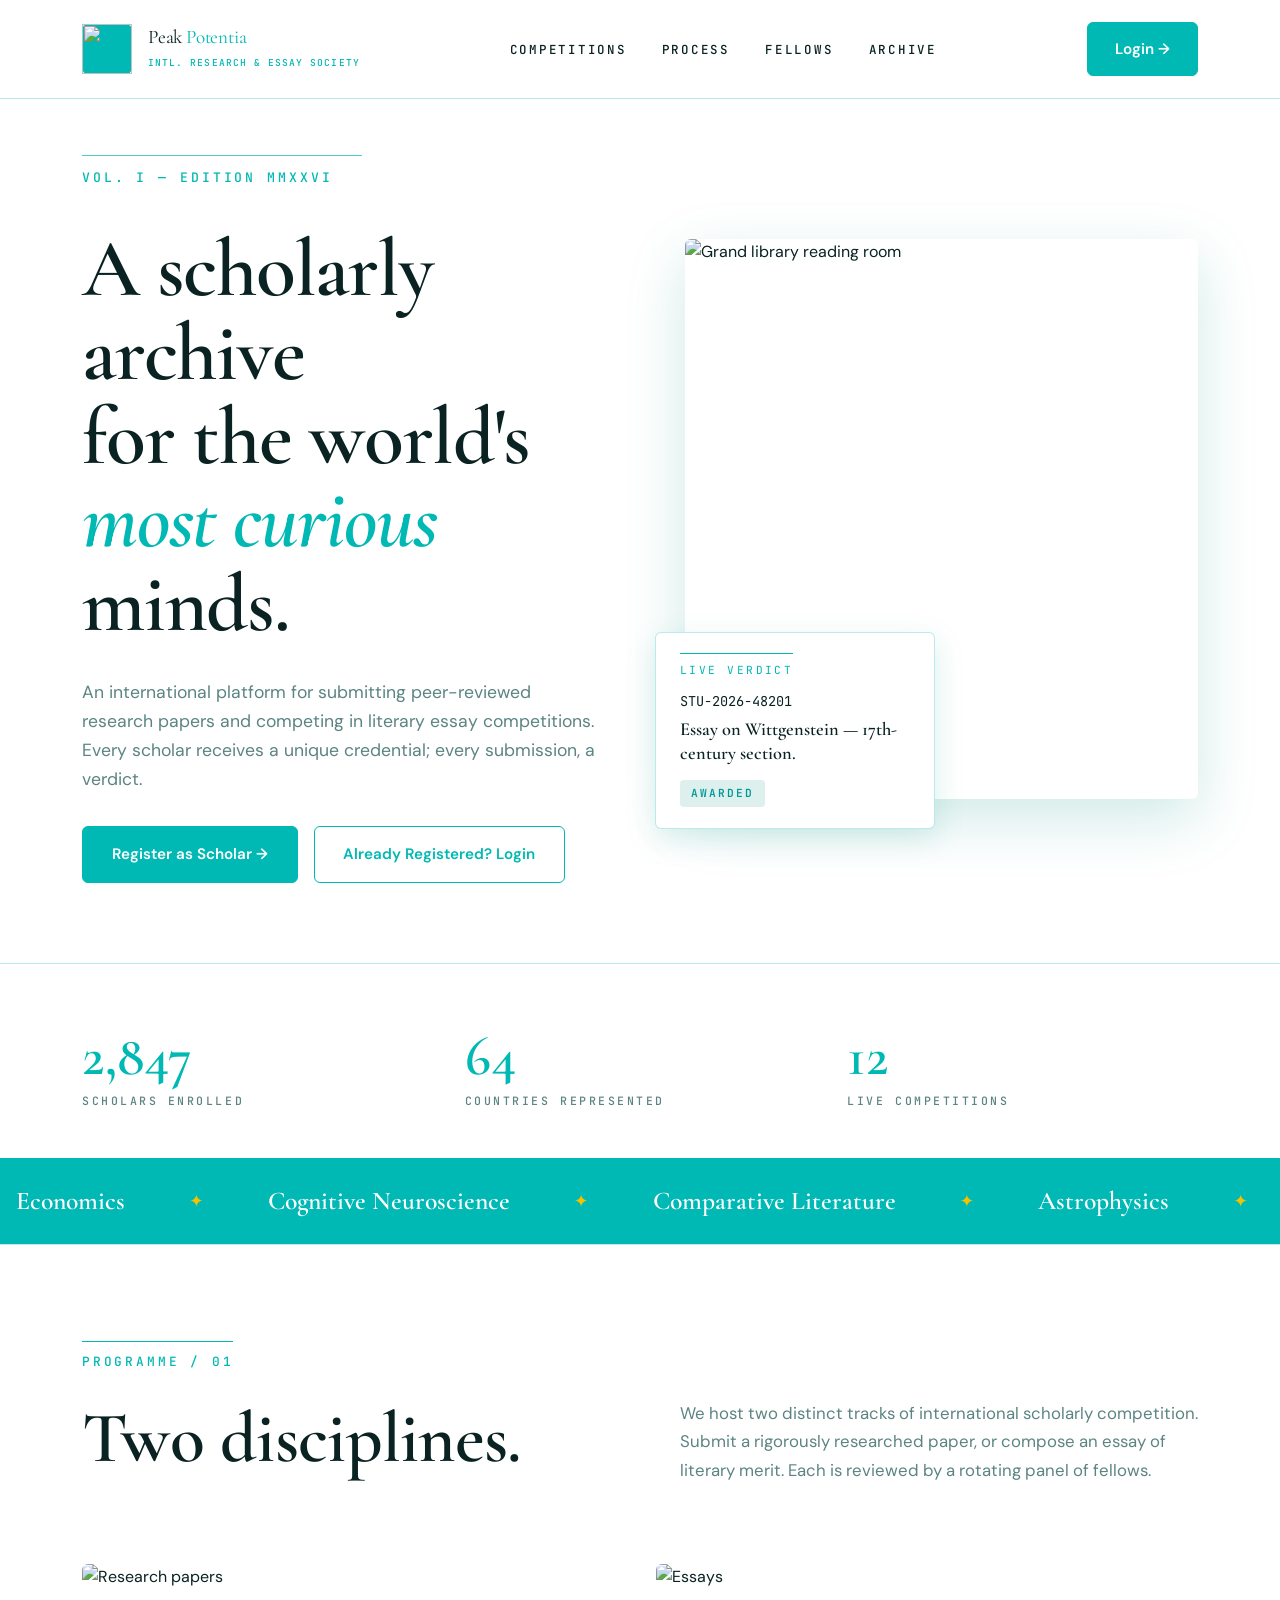
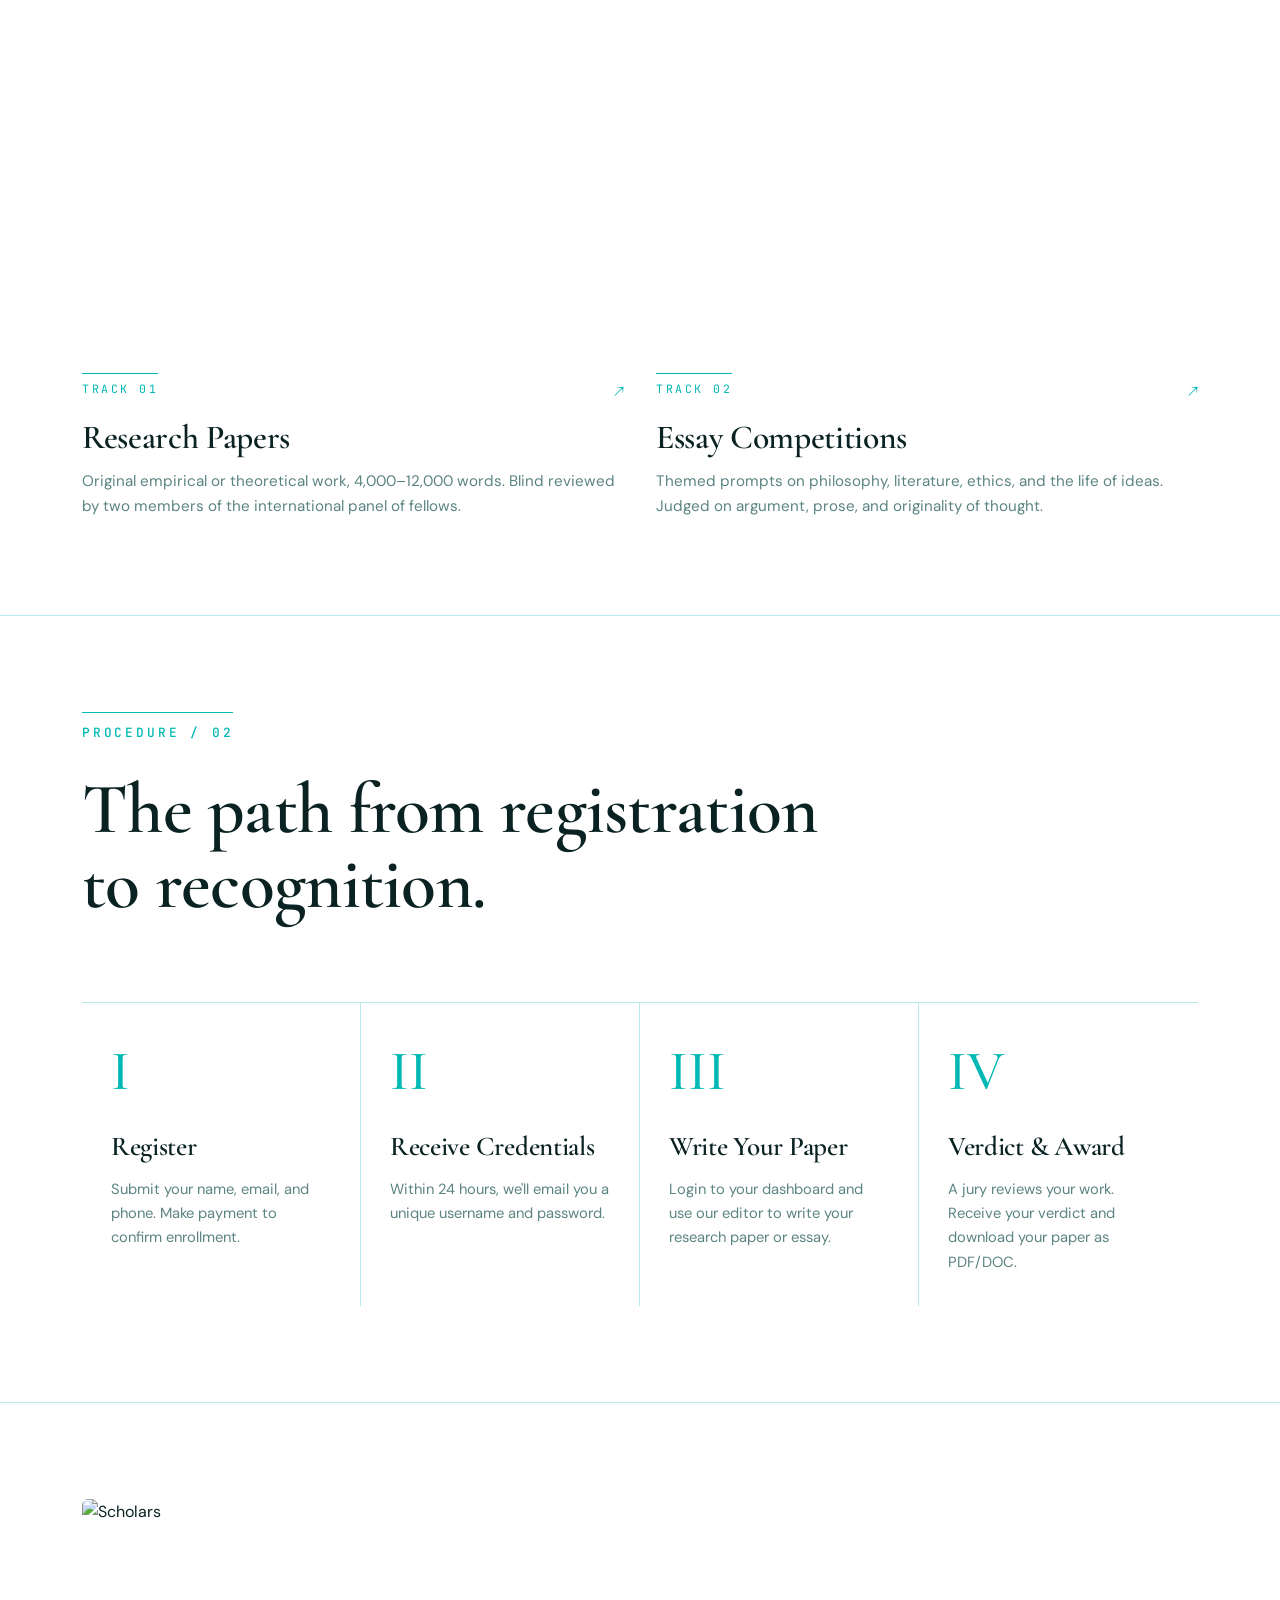
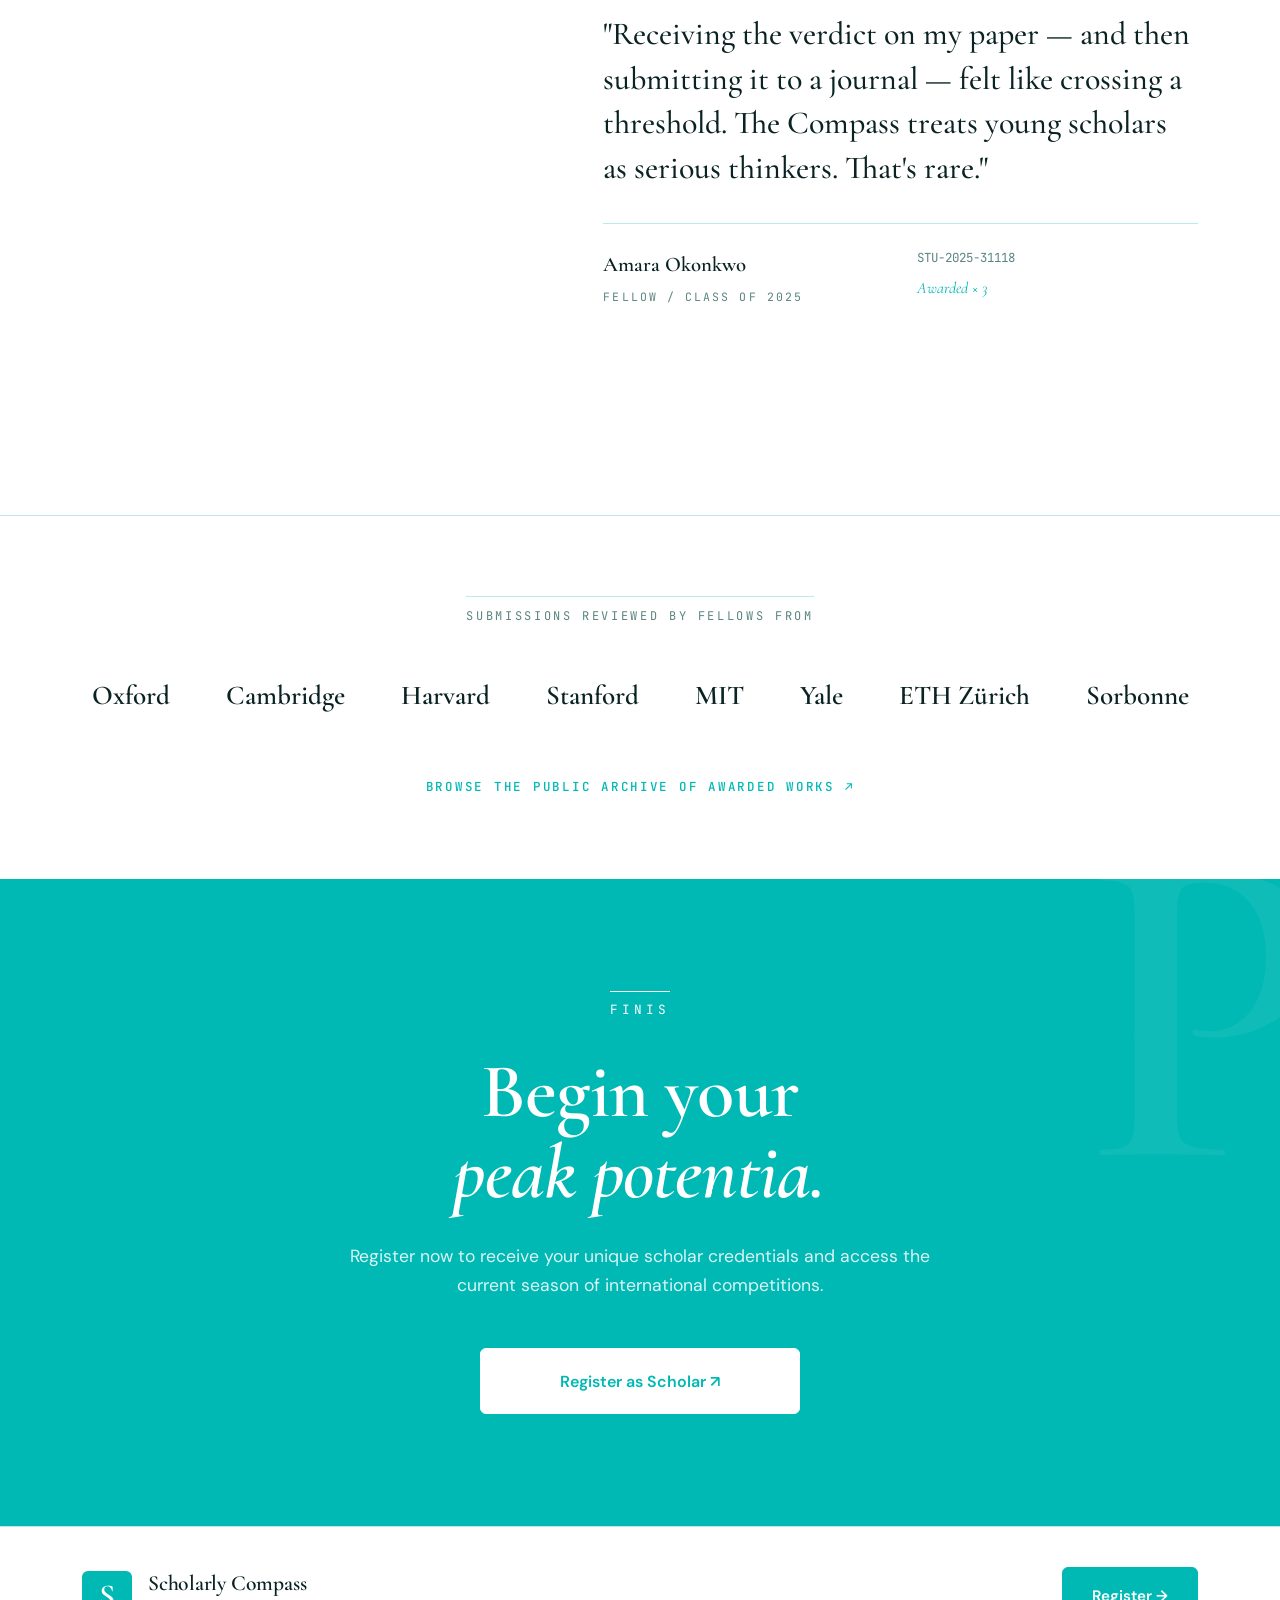
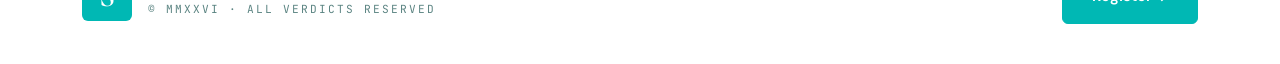
==== commit a0732206: "research potral" ====
--- a/index.html
+++ b/index.html
@@ -29,9 +29,12 @@
         <div class="container">
             <div class="nav-inner">
                 <a href="#" class="brand">
-                    <div class="brand-box">S</div>
+                    <div class="brand-box">
+                        <img src="https://fr1ekw4xx.tribe.junction.express/uploads/2025/05-May/29-Thu/sm/header-icon_6838241632ce3.png"
+                            alt="" style="width: 50px; height: 50px;">
+                    </div>
                     <div>
-                        <div class="brand-name">Scholarly Compass</div>
+                        <div class="brand-name">Peak <span>Potentia</span> </div>
                         <span class="brand-sub">Intl. Research &amp; Essay Society</span>
                     </div>
                 </a>
@@ -162,7 +165,8 @@
             <div class="tracks-row">
                 <a href="#" class="track-card" onclick="openRegister();return false;">
                     <div class="track-img">
-                        <img src="https://images.unsplash.com/photo-1606327054474-4be63b54bcb1?auto=format&fit=crop&w=1000&q=80" alt="Research papers">
+                        <img src="https://i0.wp.com/carijournals.org/wp-content/uploads/2023/04/How-to-Format-Your-Research-Paper-for-Publication-under-CARI-Journals.png?resize=1000%2C600&ssl=1"
+                            alt="Research papers">
                     </div>
                     <div class="track-meta">
                         <div class="track-num">Track 01</div>
@@ -175,7 +179,8 @@
 
                 <a href="#" class="track-card" onclick="openRegister();return false;">
                     <div class="track-img">
-                        <img src="https://images.unsplash.com/photo-1455390582262-044cdead277a?auto=format&fit=crop&w=1000&q=80" alt="Essays">
+                        <img src="https://images.unsplash.com/photo-1455390582262-044cdead277a?auto=format&fit=crop&w=1000&q=80"
+                            alt="Essays">
                     </div>
                     <div class="track-meta">
                         <div class="track-num">Track 02</div>
@@ -238,11 +243,13 @@
         <div class="container">
             <div class="test-row">
                 <div class="test-photo">
-                    <img src="https://images.unsplash.com/photo-1523240795612-9a054b0db644?auto=format&fit=crop&w=900&q=80" alt="Scholars">
+                    <img src="https://images.unsplash.com/photo-1523240795612-9a054b0db644?auto=format&fit=crop&w=900&q=80"
+                        alt="Scholars">
                 </div>
                 <div>
                     <p class="test-quote">"Receiving the verdict on my paper — and then submitting it to a journal —
-                        felt like crossing a threshold. The Compass treats young scholars as serious thinkers. That's rare."</p>
+                        felt like crossing a threshold. The Compass treats young scholars as serious thinkers. That's
+                        rare."</p>
                     <div class="test-rule"></div>
                     <div class="test-meta">
                         <div>
@@ -277,9 +284,10 @@
             <div class="finis-label">Finis</div>
             <h2>
                 Begin your<br>
-                <em>scholarly record.</em>
+                <em>peak potentia.</em>
             </h2>
-            <p>Register now to receive your unique scholar credentials and access the current season of international competitions.</p>
+            <p>Register now to receive your unique scholar credentials and access the current season of international
+                competitions.</p>
             <button class="btn-finis" onclick="openRegister()">Register as Scholar ↗</button>
         </div>
     </section>
@@ -309,7 +317,8 @@
             <button class="modal-close" onclick="closeModal('registerModal')">×</button>
             <div class="modal-label">Step 01 — Registration</div>
             <h2 class="modal-title">Become a <em>Scholar.</em></h2>
-            <p class="modal-desc">Fill in your details. After payment confirmation, we'll email your login credentials within 24 hours.</p>
+            <p class="modal-desc">Fill in your details. After payment confirmation, we'll email your login credentials
+                within 24 hours.</p>
 
             <div id="regAlert" class="alert-box" style="display:none;"></div>
 
@@ -380,7 +389,7 @@
 
             <p class="modal-switch">
                 New here?
-                <a href="#" onclick="switchModal('loginModal','registerModal');return false;">Register as Scholar</a>
+                <a href="#" onclick="switchModal('loginModal','registerModal');return false;">Register as Peak</a>
             </p>
         </div>
     </div>
--- a/style.css
+++ b/style.css
@@ -1,23 +1,125 @@
-/* ============ ROOT ============ */
+/* ============================================================
+   PEAK POTENTIA — SINGLE STYLESHEET (sab kuch ek file me)
+   ------------------------------------------------------------
+   Ab sirf yahi file chahiye. HTML me bas:
+       <link rel="stylesheet" href="style.css">
+   (peak-theme.css ki alag line ki ab zaroorat NAHI — hata sakti ho.)
+   ------------------------------------------------------------
+   Color / font badalna ho? Sirf neeche :root me values badlo.
+   ============================================================ */
+
+@import url('https://fonts.googleapis.com/css2?family=Cormorant+Garamond:ital,wght@0,400;0,500;0,600;0,700;1,400;1,500;1,600;1,700&family=DM+Sans:wght@400;500;600;700&family=JetBrains+Mono:wght@400;500;600&display=swap');
+
 :root {
-    --bg: #fbfbfb;
-    --bg-soft: #f1ede0;
-    --green: #1c3a2b;
-    --green-dark: #142a1f;
-    --green-soft: #2d4a3b;
-    --maroon: #8b2e2e;
-    --maroon-dark: #6f2424;
-    --gold: #c9a05a;
-    --text: #1c3a2b;
-    --muted: #5a6b5e;
-    --border: #c9c4ae;
-    --serif: 'Cormorant Garamond', 'Times New Roman', serif;
-    --sans: 'Inter', -apple-system, sans-serif;
-    --mono: 'JetBrains Mono', 'Courier New', monospace;
-}
-
-* { box-sizing: border-box; }
-html { scroll-behavior: smooth; }
+    /* ---- Surfaces (white + halka teal-tint) ---- */
+    --bg: #ffffff;
+    --bg-soft: #f2f8f8;
+    /* halka teal-white panel */
+    --border: rgba(0, 184, 180, 0.28);
+    /* teal-tinted border */
+    --muted: #5b8482;
+    /* grey-teal secondary text */
+    --text: #0a2222;
+    /* near-black teal — headings & body */
+
+    /* ---- Primary (teal) — buttons, avatars, emphasis ---- */
+    --green: #00B8B4;
+    --green-dark: #009a96;
+    /* hover (teal ka darker shade — derived) */
+    --green-soft: #1ED8D4;
+
+    /* ---- Accent (yellow) — small badges/pills/stars ---- */
+    --maroon: #d99e00;
+    --maroon-dark: #b8830a;
+    /* derived darker yellow (hover) */
+    --gold: #F5C200;
+
+    /* ---- Fonts ---- */
+    --serif: 'Cormorant Garamond', serif;
+    /* headings */
+    --sans: 'DM Sans', system-ui, -apple-system, sans-serif;
+    /* body */
+    --mono: 'JetBrains Mono', ui-monospace, monospace;
+    /* labels (us project me mono nahi tha — yahi rakha) */
+}
+
+/* ============================================================
+   TYPOGRAPHY — image jaisa: bold dark serif headings,
+   teal emphasis (jaise "student"), Inter body
+   ============================================================ */
+h1,
+h2,
+h3,
+.hero h1,
+.sec-title,
+.modal-title,
+.dash-welcome h1,
+.brand-name,
+.foot-name,
+.ptitle,
+.modal-box h2,
+.tm-head h2 {
+    font-family: var(--serif) !important;
+    /* font-weight: 600 !important; */
+    color: var(--text) !important;
+    letter-spacing: -0.01em;
+}
+
+.hero h1 em,
+.sec-title em,
+.modal-title em,
+.dash-welcome h1 em,
+.modal-title em {
+    color: var(--green) !important;
+    /* teal emphasis word */
+    font-style: italic;
+}
+
+body {
+    font-family: var(--sans);
+    color: var(--text);
+}
+
+/* teal input focus (image jaisa), red sirf errors ke liye */
+.form-input:focus {
+    border-color: var(--green) !important;
+}
+
+#toast.error {
+    background: #c0392b !important;
+}
+
+.alert-box.error {
+    background: rgba(192, 57, 43, .08) !important;
+    border-color: rgba(192, 57, 43, .3) !important;
+    color: #a93226 !important;
+}
+
+/* teal-tinted row hover (dashboards) */
+tbody tr:hover,
+tbody tr.clickable:hover {
+    background: #f2f8f8 !important;
+}
+
+/* delete button hamesha cautionary red */
+.del-btn {
+    color: #c0392b !important;
+}
+
+.del-btn:hover {
+    border-color: #c0392b !important;
+    background: rgba(192, 57, 43, .07) !important;
+}
+
+/* ============ BASE RESET ============ */
+* {
+    box-sizing: border-box;
+}
+
+html {
+    scroll-behavior: smooth;
+}
+
 body {
     background: var(--bg);
     color: var(--text);
@@ -27,9 +129,25 @@
     overflow-x: hidden;
     margin: 0;
 }
-ul { list-style: none; padding: 0; margin: 0; }
-a { text-decoration: none; color: inherit; }
-img { max-width: 100%; display: block; }
+
+ul {
+    list-style: none;
+    padding: 0;
+    margin: 0;
+}
+
+a {
+    text-decoration: none;
+    color: inherit;
+}
+
+img,
+svg,
+video {
+    max-width: 100%;
+    height: auto;
+    display: block;
+}
 
 /* ============ NAVBAR ============ */
 .site-nav {
@@ -41,198 +159,336 @@
     z-index: 1000;
     transition: padding 0.3s, box-shadow 0.3s;
 }
+
 .site-nav.scrolled {
     padding: 0.9rem 0;
     box-shadow: 0 1px 0 var(--border);
-    background: rgba(251, 251, 251, 0.95);
+    background: rgba(255, 255, 255, 0.95);
     backdrop-filter: blur(8px);
 }
+
 .nav-inner {
     display: flex;
     align-items: center;
     justify-content: space-between;
     gap: 1rem;
     position: relative;
-}
-.brand { display: flex; align-items: center; gap: 1rem; flex-shrink: 0; }
+    flex-wrap: wrap;
+}
+
+.brand {
+    display: flex;
+    align-items: center;
+    gap: 1rem;
+    flex-shrink: 0;
+}
+
 .brand-box {
-    width: 50px; height: 50px;
+    width: 50px;
+    height: 50px;
     background: var(--green);
     color: var(--bg);
-    display: flex; align-items: center; justify-content: center;
-    font-family: var(--serif);
-    font-size: 2rem; font-weight: 500; line-height: 1;
-    border-radius: 3px;
-}
+    display: flex;
+    align-items: center;
+    justify-content: center;
+    font-family: var(--serif);
+    font-size: 2rem;
+    font-weight: 600;
+    line-height: 1;
+    border-radius: 6px;
+}
+
 .brand-name {
     font-family: var(--serif);
-    font-size: 1.4rem; color: var(--green);
-    font-weight: 500; line-height: 1; margin: 0;
-}
+    font-size: 1.2rem;
+    color: var(--text);
+    /* font-weight: 600; */
+    line-height: 1;
+    margin: 0;
+}
+
+.brand-name span {
+    color: var(--green);
+}
+
 .brand-sub {
     display: block;
     font-family: var(--mono);
-    font-size: 0.6rem; letter-spacing: 0.11em;
-    color: var(--green); text-transform: uppercase;
-    margin-top: 0.45rem; font-weight: 500;
-}
-.nav-links { display: flex; gap: 2.2rem; align-items: center; }
+    font-size: 0.6rem;
+    letter-spacing: 0.11em;
+    color: var(--green);
+    text-transform: uppercase;
+    margin-top: 0.45rem;
+    font-weight: 500;
+}
+
+.nav-links {
+    display: flex;
+    gap: 2.2rem;
+    align-items: center;
+}
+
 .nav-links a {
     font-family: var(--mono);
-    font-size: 0.78rem; letter-spacing: 0.22em;
-    text-transform: uppercase;
-    color: var(--green); font-weight: 500;
-    position: relative; padding: 4px 0;
+    font-size: 0.78rem;
+    letter-spacing: 0.22em;
+    text-transform: uppercase;
+    color: var(--text);
+    font-weight: 500;
+    position: relative;
+    padding: 4px 0;
     transition: color 0.3s;
 }
+
 .nav-links a::after {
-    content: ""; position: absolute;
-    left: 0; bottom: -2px;
-    width: 0; height: 1.5px;
-    background: var(--maroon);
+    content: "";
+    position: absolute;
+    left: 0;
+    bottom: -2px;
+    width: 0;
+    height: 1.5px;
+    background: var(--green);
     transition: width 0.3s;
 }
-.nav-links a:hover { color: var(--maroon); }
-.nav-links a:hover::after { width: 100%; }
+
+.nav-links a:hover {
+    color: var(--green);
+}
+
+.nav-links a:hover::after {
+    width: 100%;
+}
+
 .btn-dash {
     background: var(--green);
     color: var(--bg);
     padding: 0.85rem 1.7rem;
     font-family: var(--sans);
-    font-size: 0.95rem; font-weight: 500;
-    border-radius: 3px;
+    font-size: 0.95rem;
+    font-weight: 600;
+    border-radius: 6px;
     border: 1px solid var(--green);
     transition: all 0.3s;
     display: inline-block;
     cursor: pointer;
 }
-.btn-dash:hover { background: var(--green-dark); color: var(--bg); transform: translateY(-2px); }
-.hamburger { display: none; }
-.mobile-panel { display: none; }
+
+.btn-dash:hover {
+    background: var(--green-dark);
+    color: var(--bg);
+    transform: translateY(-2px);
+}
+
+.hamburger {
+    display: none;
+}
+
+.mobile-panel {
+    display: none;
+}
 
 /* ============ HERO ============ */
-.hero { padding: 3.5rem 0 5rem; }
+.hero {
+    padding: 3.5rem 0 5rem;
+}
+
 .hero-row {
     display: grid;
     grid-template-columns: 1.05fr 1fr;
     gap: 4rem;
     align-items: center;
 }
-.hero-label-wrap { margin-bottom: 2.5rem; }
+
+.hero-label-wrap {
+    margin-bottom: 2.5rem;
+}
+
 .hero-label-rule {
-    width: 280px; height: 1px;
-    background: var(--maroon);
+    width: 280px;
+    height: 1px;
+    background: var(--green);
     margin-bottom: 0.7rem;
     opacity: 0.7;
 }
+
 .hero-label {
     font-family: var(--mono);
-    font-size: 0.82rem; letter-spacing: 0.22em;
-    color: var(--maroon); text-transform: uppercase;
-    font-weight: 500; margin: 0;
-}
+    font-size: 0.82rem;
+    letter-spacing: 0.22em;
+    color: var(--green);
+    text-transform: uppercase;
+    font-weight: 500;
+    margin: 0;
+}
+
 .hero h1 {
     font-family: var(--serif);
     font-size: clamp(2.8rem, 6.4vw, 5.4rem);
-    font-weight: 500; line-height: 1.02;
+    font-weight: 600;
+    line-height: 1.02;
     letter-spacing: -0.015em;
-    color: var(--green);
+    color: var(--text);
     margin: 0 0 2rem 0;
 }
-.hero h1 em { font-style: italic; color: var(--maroon); font-weight: 500; }
+
+.hero h1 em {
+    font-style: italic;
+    color: var(--green);
+    font-weight: 600;
+}
+
 .hero-desc {
     font-family: var(--sans);
-    font-size: 1.1rem; line-height: 1.65;
+    font-size: 1.1rem;
+    line-height: 1.65;
     color: var(--muted);
     max-width: 520px;
     margin: 0 0 2rem 0;
 }
-.hero-actions { display: flex; gap: 1rem; flex-wrap: wrap; align-items: center; }
+
+.hero-actions {
+    display: flex;
+    gap: 1rem;
+    flex-wrap: wrap;
+    align-items: center;
+}
+
 .btn-primary-c {
     background: var(--green);
     color: var(--bg);
     padding: 0.95rem 1.8rem;
     font-family: var(--sans);
-    font-size: 0.95rem; font-weight: 500;
-    border-radius: 3px;
+    font-size: 0.95rem;
+    font-weight: 600;
+    border-radius: 6px;
     border: 1px solid var(--green);
-    display: inline-flex; align-items: center;
+    display: inline-flex;
+    align-items: center;
     gap: 0.6rem;
     transition: all 0.3s;
     cursor: pointer;
 }
-.btn-primary-c:hover { background: var(--green-dark); color: var(--bg); gap: 1rem; }
+
+.btn-primary-c:hover {
+    background: var(--green-dark);
+    color: var(--bg);
+    gap: 1rem;
+}
+
 .btn-outline-c {
     background: transparent;
     color: var(--green);
     padding: 0.95rem 1.8rem;
     font-family: var(--sans);
-    font-size: 0.95rem; font-weight: 500;
-    border-radius: 3px;
+    font-size: 0.95rem;
+    font-weight: 600;
+    border-radius: 6px;
     border: 1px solid var(--green);
     transition: all 0.3s;
     display: inline-block;
     cursor: pointer;
 }
-.btn-outline-c:hover { background: var(--green); color: var(--bg); }
-.hero-img-wrap { position: relative; width: 100%; height: 560px; overflow: visible; }
+
+.btn-outline-c:hover {
+    background: var(--green);
+    color: var(--bg);
+}
+
+.hero-img-wrap {
+    position: relative;
+    width: 100%;
+    height: 560px;
+    overflow: visible;
+}
+
 .hero-img-wrap img {
-    width: 100%; height: 100%;
+    width: 100%;
+    height: 100%;
     object-fit: cover;
-    box-shadow: 0 20px 60px rgba(28, 58, 43, 0.2);
-    border-radius: 2px;
-}
+    box-shadow: 0 20px 60px rgba(14, 148, 136, 0.2);
+    border-radius: 6px;
+}
+
 .live-verdict {
     position: absolute;
-    bottom: -30px; left: -30px;
+    bottom: -30px;
+    left: -30px;
     background: var(--bg);
     border: 1px solid var(--border);
     padding: 1.3rem 1.5rem;
-    box-shadow: 0 10px 30px rgba(28, 58, 43, 0.15);
+    box-shadow: 0 10px 30px rgba(14, 148, 136, 0.15);
     width: 280px;
-    border-radius: 3px;
-}
+    border-radius: 6px;
+}
+
 .live-label {
     font-family: var(--mono);
-    font-size: 0.7rem; letter-spacing: 0.22em;
-    color: var(--maroon); text-transform: uppercase;
-    border-top: 1px solid var(--maroon);
+    font-size: 0.7rem;
+    letter-spacing: 0.22em;
+    color: var(--green);
+    text-transform: uppercase;
+    border-top: 1px solid var(--green);
     padding-top: 0.5rem;
     display: inline-block;
     margin-bottom: 0.7rem;
 }
-.live-id { font-family: var(--mono); font-size: 0.85rem; color: var(--green); margin-bottom: 0.3rem; }
+
+.live-id {
+    font-family: var(--mono);
+    font-size: 0.85rem;
+    color: var(--text);
+    margin-bottom: 0.3rem;
+}
+
 .live-title {
     font-family: var(--serif);
-    font-size: 1.15rem; color: var(--green);
-    line-height: 1.3; margin-bottom: 0.8rem;
-    font-weight: 500;
-}
+    font-size: 1.15rem;
+    color: var(--text);
+    line-height: 1.3;
+    margin-bottom: 0.8rem;
+    font-weight: 600;
+}
+
 .live-badge {
     display: inline-block;
-    background: rgba(124, 178, 130, 0.2);
-    color: #3a6b40;
-    font-family: var(--mono);
-    font-size: 0.7rem; letter-spacing: 0.18em;
+    background: rgba(14, 148, 136, 0.14);
+    color: var(--green-dark);
+    font-family: var(--mono);
+    font-size: 0.7rem;
+    letter-spacing: 0.18em;
     padding: 0.3rem 0.7rem;
-    border-radius: 2px;
+    border-radius: 4px;
     text-transform: uppercase;
     font-weight: 600;
 }
 
 /* ============ STATS ============ */
-.stats { padding: 4rem 0 3rem; border-top: 1px solid var(--border); }
-.stat-row { display: grid; grid-template-columns: repeat(3, 1fr); gap: 2rem; }
+.stats {
+    padding: 4rem 0 3rem;
+    border-top: 1px solid var(--border);
+}
+
+.stat-row {
+    display: grid;
+    grid-template-columns: repeat(3, 1fr);
+    gap: 2rem;
+}
+
 .stat-num {
     font-family: var(--serif);
-    font-size: 3.5rem; font-weight: 500;
-    color: var(--green); line-height: 1;
+    font-size: 3.5rem;
+    font-weight: 600;
+    color: var(--green);
+    line-height: 1;
     margin-bottom: 0.5rem;
 }
+
 .stat-label {
     font-family: var(--mono);
-    font-size: 0.72rem; letter-spacing: 0.22em;
-    color: var(--muted); text-transform: uppercase;
+    font-size: 0.72rem;
+    letter-spacing: 0.22em;
+    color: var(--muted);
+    text-transform: uppercase;
     font-weight: 500;
 }
 
@@ -245,47 +501,77 @@
     white-space: nowrap;
     position: relative;
 }
+
 .marquee-track {
-    display: inline-flex; align-items: center;
+    display: inline-flex;
+    align-items: center;
     gap: 3rem;
     animation: scroll 38s linear infinite;
     will-change: transform;
 }
+
 .marquee-item {
     font-family: var(--serif);
-    font-size: 1.6rem; color: var(--bg);
+    font-size: 1.6rem;
+    color: var(--bg);
+    font-weight: 600;
+    padding: 0 1rem;
+}
+
+.marquee-dot {
+    color: var(--gold);
+    font-size: 1.1rem;
+}
+
+@keyframes scroll {
+    0% {
+        transform: translateX(0);
+    }
+
+    100% {
+        transform: translateX(-50%);
+    }
+}
+
+/* ============ SECTION COMMON ============ */
+section {
+    padding: 6rem 0;
+}
+
+.sec-label {
+    font-family: var(--mono);
+    font-size: 0.8rem;
+    letter-spacing: 0.22em;
+    color: var(--green);
+    text-transform: uppercase;
+    margin-bottom: 1.8rem;
     font-weight: 500;
-    padding: 0 1rem;
-}
-.marquee-dot { color: var(--maroon); font-size: 1.1rem; }
-@keyframes scroll {
-    0% { transform: translateX(0); }
-    100% { transform: translateX(-50%); }
-}
-
-/* ============ SECTION COMMON ============ */
-section { padding: 6rem 0; }
-.sec-label {
-    font-family: var(--mono);
-    font-size: 0.8rem; letter-spacing: 0.22em;
-    color: var(--maroon); text-transform: uppercase;
-    margin-bottom: 1.8rem; font-weight: 500;
-    border-top: 1px solid var(--maroon);
+    border-top: 1px solid var(--green);
     padding-top: 0.6rem;
     display: inline-block;
 }
+
 .sec-title {
     font-family: var(--serif);
     font-size: clamp(2.6rem, 5.6vw, 4.6rem);
-    font-weight: 500; line-height: 1.05;
+    font-weight: 600;
+    line-height: 1.05;
     letter-spacing: -0.01em;
-    color: var(--green);
+    color: var(--text);
     margin-bottom: 1.5rem;
 }
-.sec-title em { font-style: italic; color: var(--maroon); }
+
+.sec-title em {
+    font-style: italic;
+    color: var(--green);
+}
 
 /* ============ PROGRAMME ============ */
-.programme { border-top: 1px solid var(--border); padding: 6rem 0 5rem; }
+.programme {
+    border-top: 1px solid var(--border);
+    padding: 6rem 0 5rem;
+}
+
 .prog-head {
     display: grid;
     grid-template-columns: 1fr 1fr;
@@ -293,143 +579,297 @@
     align-items: end;
     margin-bottom: 4rem;
 }
+
 .prog-desc {
     font-family: var(--sans);
-    font-size: 1.05rem; line-height: 1.7;
-    color: var(--muted); max-width: 540px;
-}
-.tracks-row { display: grid; grid-template-columns: 1fr 1fr; gap: 2rem; }
-.track-card { cursor: pointer; transition: transform 0.3s; display: block; }
-.track-card:hover { transform: translateY(-6px); }
+    font-size: 1.05rem;
+    line-height: 1.7;
+    color: var(--muted);
+    max-width: 540px;
+}
+
+.tracks-row {
+    display: grid;
+    grid-template-columns: 1fr 1fr;
+    gap: 2rem;
+}
+
+.track-card {
+    cursor: pointer;
+    transition: transform 0.3s;
+    display: block;
+}
+
+.track-card:hover {
+    transform: translateY(-6px);
+}
+
 .track-img {
-    width: 100%; height: 380px;
+    width: 100%;
+    height: 380px;
     overflow: hidden;
     margin-bottom: 1.8rem;
-    border-radius: 2px;
+    border-radius: 6px;
     position: relative;
 }
-.track-img img { width: 100%; height: 100%; object-fit: cover; transition: transform 0.5s; }
-.track-card:hover .track-img img { transform: scale(1.04); }
+
+.track-img img {
+    width: 100%;
+    height: 100%;
+    object-fit: cover;
+    transition: transform 0.5s;
+}
+
+.track-card:hover .track-img img {
+    transform: scale(1.04);
+}
+
 .track-meta {
-    display: flex; justify-content: space-between;
-    align-items: flex-start; margin-bottom: 0.8rem;
-}
+    display: flex;
+    justify-content: space-between;
+    align-items: flex-start;
+    margin-bottom: 0.8rem;
+}
+
 .track-num {
     font-family: var(--mono);
-    font-size: 0.72rem; letter-spacing: 0.22em;
-    color: var(--maroon); text-transform: uppercase;
-    border-top: 1px solid var(--maroon);
+    font-size: 0.72rem;
+    letter-spacing: 0.22em;
+    color: var(--green);
+    text-transform: uppercase;
+    border-top: 1px solid var(--green);
     padding-top: 0.4rem;
     display: inline-block;
 }
+
 .track-arrow {
     font-family: var(--serif);
-    font-size: 1.3rem; color: var(--green);
+    font-size: 1.3rem;
+    color: var(--green);
     transition: transform 0.3s;
 }
-.track-card:hover .track-arrow { transform: translate(4px, -4px); color: var(--maroon); }
+
+.track-card:hover .track-arrow {
+    transform: translate(4px, -4px);
+    color: var(--green-dark);
+}
+
 .track-title {
     font-family: var(--serif);
-    font-size: 2.1rem; font-weight: 500;
-    color: var(--green); line-height: 1.15;
+    font-size: 2.1rem;
+    font-weight: 600;
+    color: var(--text);
+    line-height: 1.15;
     margin-bottom: 0.7rem;
 }
+
 .track-desc {
     font-family: var(--sans);
-    font-size: 0.95rem; color: var(--muted);
+    font-size: 0.95rem;
+    color: var(--muted);
     line-height: 1.65;
 }
 
 /* ============ PROCEDURE ============ */
-.procedure { border-top: 1px solid var(--border); padding: 6rem 0; }
-.proc-head { margin-bottom: 5rem; max-width: 800px; }
+.procedure {
+    border-top: 1px solid var(--border);
+    padding: 6rem 0;
+}
+
+.proc-head {
+    margin-bottom: 5rem;
+    max-width: 800px;
+}
+
 .proc-grid {
     display: grid;
     grid-template-columns: repeat(4, 1fr);
     gap: 0;
     border-top: 1px solid var(--border);
 }
+
 .proc-cell {
     padding: 2.5rem 1.8rem 2rem;
     border-right: 1px solid var(--border);
     transition: background 0.3s;
 }
-.proc-cell:last-child { border-right: none; }
-.proc-cell:hover { background: var(--bg-soft); }
+
+.proc-cell:last-child {
+    border-right: none;
+}
+
+.proc-cell:hover {
+    background: var(--bg-soft);
+}
+
 .proc-top {
-    display: flex; justify-content: space-between;
-    align-items: center; margin-bottom: 2rem;
-}
+    display: flex;
+    justify-content: space-between;
+    align-items: center;
+    margin-bottom: 2rem;
+}
+
 .proc-roman {
     font-family: var(--serif);
-    font-size: 3.5rem; color: var(--maroon);
-    line-height: 1; font-weight: 400;
-}
+    font-size: 3.5rem;
+    color: var(--green);
+    line-height: 1;
+    font-weight: 500;
+}
+
 .proc-cell h3 {
     font-family: var(--serif);
-    font-size: 1.7rem; font-weight: 500;
-    color: var(--green); margin-bottom: 0.8rem;
-}
+    font-size: 1.7rem;
+    font-weight: 600;
+    color: var(--text);
+    margin-bottom: 0.8rem;
+}
+
 .proc-cell p {
     font-family: var(--sans);
-    font-size: 0.92rem; color: var(--muted);
-    line-height: 1.65; margin: 0;
+    font-size: 0.92rem;
+    color: var(--muted);
+    line-height: 1.65;
+    margin: 0;
 }
 
 /* ============ TESTIMONIAL ============ */
-.testimonial { border-top: 1px solid var(--border); padding: 6rem 0; }
+.testimonial {
+    border-top: 1px solid var(--border);
+    padding: 6rem 0;
+}
+
 .test-row {
     display: grid;
     grid-template-columns: 1fr 1.3fr;
-    gap: 4rem; align-items: center;
-}
-.test-photo { width: 100%; height: 520px; overflow: hidden; border-radius: 2px; }
-.test-photo img { width: 100%; height: 100%; object-fit: cover; }
+    gap: 4rem;
+    align-items: center;
+}
+
+.test-photo {
+    width: 100%;
+    height: 520px;
+    overflow: hidden;
+    border-radius: 6px;
+}
+
+.test-photo img {
+    width: 100%;
+    height: 100%;
+    object-fit: cover;
+}
+
 .test-quote {
     font-family: var(--serif);
     font-size: clamp(1.6rem, 2.5vw, 2.2rem);
-    line-height: 1.4; color: var(--green);
-    margin-bottom: 2rem; font-weight: 400;
-}
-.test-rule { width: 100%; height: 1px; background: var(--border); margin: 1.5rem 0; }
-.test-meta { display: grid; grid-template-columns: 1fr 1fr; gap: 2rem; align-items: start; }
-.test-name { font-family: var(--serif); font-size: 1.3rem; color: var(--green); margin-bottom: 0.4rem; font-weight: 500; }
-.test-role { font-family: var(--mono); font-size: 0.72rem; letter-spacing: 0.18em; color: var(--muted); text-transform: uppercase; }
-.test-id { font-family: var(--mono); font-size: 0.78rem; color: var(--muted); margin-bottom: 0.5rem; }
-.test-award { font-family: var(--serif); font-style: italic; color: var(--maroon); font-size: 1rem; }
+    line-height: 1.4;
+    color: var(--text);
+    margin-bottom: 2rem;
+    font-weight: 500;
+}
+
+.test-rule {
+    width: 100%;
+    height: 1px;
+    background: var(--border);
+    margin: 1.5rem 0;
+}
+
+.test-meta {
+    display: grid;
+    grid-template-columns: 1fr 1fr;
+    gap: 2rem;
+    align-items: start;
+}
+
+.test-name {
+    font-family: var(--serif);
+    font-size: 1.3rem;
+    color: var(--text);
+    margin-bottom: 0.4rem;
+    font-weight: 600;
+}
+
+.test-role {
+    font-family: var(--mono);
+    font-size: 0.72rem;
+    letter-spacing: 0.18em;
+    color: var(--muted);
+    text-transform: uppercase;
+}
+
+.test-id {
+    font-family: var(--mono);
+    font-size: 0.78rem;
+    color: var(--muted);
+    margin-bottom: 0.5rem;
+}
+
+.test-award {
+    font-family: var(--serif);
+    font-style: italic;
+    color: var(--green);
+    font-size: 1rem;
+}
 
 /* ============ UNIVERSITIES ============ */
-.universities { border-top: 1px solid var(--border); padding: 5rem 0; text-align: center; }
+.universities {
+    border-top: 1px solid var(--border);
+    padding: 5rem 0;
+    text-align: center;
+}
+
 .uni-label {
     font-family: var(--mono);
-    font-size: 0.75rem; letter-spacing: 0.22em;
-    color: var(--muted); text-transform: uppercase;
+    font-size: 0.75rem;
+    letter-spacing: 0.22em;
+    color: var(--muted);
+    text-transform: uppercase;
     border-top: 1px solid var(--border);
     padding-top: 0.6rem;
     display: inline-block;
     margin-bottom: 3rem;
 }
+
 .uni-list {
-    display: flex; flex-wrap: wrap;
+    display: flex;
+    flex-wrap: wrap;
     justify-content: center;
     gap: 2.5rem 3.5rem;
     font-family: var(--serif);
-    font-size: 1.7rem; color: var(--green);
+    font-size: 1.7rem;
+    color: var(--text);
+    font-weight: 600;
+    margin-bottom: 3.5rem;
+}
+
+.uni-list span {
+    transition: color 0.3s;
+    cursor: default;
+}
+
+.uni-list span:hover {
+    color: var(--green);
+    font-style: italic;
+}
+
+.archive-link {
+    font-family: var(--mono);
+    font-size: 0.78rem;
+    letter-spacing: 0.22em;
+    color: var(--green);
+    text-transform: uppercase;
     font-weight: 500;
-    margin-bottom: 3.5rem;
-}
-.uni-list span { transition: color 0.3s; cursor: default; }
-.uni-list span:hover { color: var(--maroon); font-style: italic; }
-.archive-link {
-    font-family: var(--mono);
-    font-size: 0.78rem; letter-spacing: 0.22em;
-    color: var(--maroon); text-transform: uppercase;
-    font-weight: 500;
-    display: inline-flex; align-items: center;
+    display: inline-flex;
+    align-items: center;
     gap: 0.6rem;
     transition: gap 0.3s;
 }
-.archive-link:hover { gap: 1rem; color: var(--maroon); }
+
+.archive-link:hover {
+    gap: 1rem;
+    color: var(--green-dark);
+}
 
 /* ============ FINIS ============ */
 .finis {
@@ -440,54 +880,70 @@
     position: relative;
     overflow: hidden;
 }
+
 .finis::before {
-    content: "S";
+    content: "P";
     position: absolute;
-    top: -90px; right: -50px;
+    top: -90px;
+    right: -50px;
     font-family: var(--serif);
     font-size: 28rem;
-    color: rgba(201, 160, 90, 0.06);
+    color: rgba(255, 255, 255, 0.06);
     line-height: 1;
     pointer-events: none;
-    font-weight: 500;
-}
+    font-weight: 600;
+}
+
 .finis-label {
     font-family: var(--mono);
-    font-size: 0.8rem; letter-spacing: 0.3em;
-    color: var(--bg); text-transform: uppercase;
+    font-size: 0.8rem;
+    letter-spacing: 0.3em;
+    color: var(--bg);
+    text-transform: uppercase;
     border-top: 1px solid var(--bg);
     padding-top: 0.5rem;
     display: inline-block;
     margin-bottom: 2rem;
     position: relative;
 }
+
 .finis h2 {
     font-family: var(--serif);
     font-size: clamp(2.8rem, 6vw, 5rem);
-    font-weight: 500; line-height: 1.05;
+    font-weight: 600;
+    line-height: 1.05;
     margin-bottom: 1.8rem;
-    color: var(--bg);
+    color: var(--bg) !important;
     position: relative;
 }
-.finis h2 em { font-style: italic; display: block; }
+
+.finis h2 em {
+    font-style: italic;
+    display: block;
+    color: var(--bg) !important;
+}
+
 .finis p {
     font-family: var(--sans);
     font-size: 1.1rem;
-    color: rgba(235, 231, 214, 0.8);
+    color: rgba(255, 255, 255, 0.85);
     max-width: 580px;
     margin: 0 auto 3rem;
     line-height: 1.65;
     position: relative;
 }
+
 .btn-finis {
     background: var(--bg);
     color: var(--green);
     padding: 1.2rem 2.5rem;
     font-family: var(--sans);
-    font-size: 1rem; font-weight: 500;
-    border-radius: 3px;
+    font-size: 1rem;
+    font-weight: 600;
+    border-radius: 6px;
     border: 1px solid var(--bg);
-    display: inline-flex; align-items: center;
+    display: inline-flex;
+    align-items: center;
     gap: 0.8rem;
     transition: all 0.3s;
     position: relative;
@@ -495,7 +951,13 @@
     justify-content: center;
     cursor: pointer;
 }
-.btn-finis:hover { background: var(--gold); border-color: var(--gold); color: var(--green); gap: 1.2rem; }
+
+.btn-finis:hover {
+    background: var(--gold);
+    border-color: var(--gold);
+    color: var(--text);
+    gap: 1.2rem;
+}
 
 /* ============ FOOTER ============ */
 .site-footer {
@@ -503,47 +965,70 @@
     padding: 2.5rem 0;
     border-top: 1px solid var(--border);
 }
+
 .foot-inner {
-    display: flex; justify-content: space-between;
-    align-items: center; gap: 2rem; flex-wrap: wrap;
-}
-.foot-brand { display: flex; align-items: center; gap: 1rem; }
+    display: flex;
+    justify-content: space-between;
+    align-items: center;
+    gap: 2rem;
+    flex-wrap: wrap;
+}
+
+.foot-brand {
+    display: flex;
+    align-items: center;
+    gap: 1rem;
+}
+
 .foot-brand-text .foot-name {
     font-family: var(--serif);
-    font-size: 1.35rem; color: var(--green);
-    font-weight: 500; line-height: 1; margin: 0;
-}
+    font-size: 1.35rem;
+    color: var(--text);
+    font-weight: 600;
+    line-height: 1;
+    margin: 0;
+}
+
 .foot-brand-text .foot-copy {
     font-family: var(--mono);
-    font-size: 0.7rem; letter-spacing: 0.18em;
-    color: var(--muted); text-transform: uppercase;
+    font-size: 0.7rem;
+    letter-spacing: 0.18em;
+    color: var(--muted);
+    text-transform: uppercase;
     margin-top: 0.4rem;
     display: block;
 }
+
 .btn-submit-work {
     background: var(--green);
     color: var(--bg);
     padding: 0.95rem 1.8rem;
     font-family: var(--sans);
-    font-size: 0.95rem; font-weight: 500;
-    border-radius: 3px;
+    font-size: 0.95rem;
+    font-weight: 600;
+    border-radius: 6px;
     border: 1px solid var(--green);
-    display: inline-flex; align-items: center;
+    display: inline-flex;
+    align-items: center;
     gap: 0.6rem;
     transition: all 0.3s;
     cursor: pointer;
 }
-.btn-submit-work:hover { background: var(--green-dark); color: var(--bg); gap: 1rem; }
-
+
+.btn-submit-work:hover {
+    background: var(--green-dark);
+    color: var(--bg);
+    gap: 1rem;
+}
 
 /* ════════════════════════════════════════════════════════════
-   ═══ NEW: MODAL STYLES (Registration + Login) ═══
+   MODAL STYLES (Registration + Login)
    ════════════════════════════════════════════════════════════ */
 .modal-overlay {
     display: none;
     position: fixed;
     inset: 0;
-    background: rgba(20, 42, 31, 0.65);
+    background: rgba(15, 48, 43, 0.6);
     backdrop-filter: blur(6px);
     z-index: 9999;
     align-items: flex-start;
@@ -552,36 +1037,53 @@
     overflow-y: auto;
     animation: fadeIn 0.25s ease;
 }
-.modal-overlay.show { display: flex; }
+
+.modal-overlay.show {
+    display: flex;
+}
 
 @keyframes fadeIn {
-    from { opacity: 0; }
-    to { opacity: 1; }
+    from {
+        opacity: 0;
+    }
+
+    to {
+        opacity: 1;
+    }
 }
 
 .modal-box {
     background: var(--bg);
     border: 1px solid var(--border);
-    border-radius: 4px;
+    border-radius: 8px;
     width: 100%;
     max-width: 480px;
     padding: 2.5rem 2.5rem 2rem;
     position: relative;
-    box-shadow: 0 32px 80px rgba(20, 42, 31, 0.4);
+    box-shadow: 0 32px 80px rgba(15, 48, 43, 0.4);
     animation: slideDown 0.3s ease;
 }
 
 @keyframes slideDown {
-    from { transform: translateY(-30px); opacity: 0; }
-    to { transform: translateY(0); opacity: 1; }
+    from {
+        transform: translateY(-30px);
+        opacity: 0;
+    }
+
+    to {
+        transform: translateY(0);
+        opacity: 1;
+    }
 }
 
 .modal-close {
     position: absolute;
-    top: 14px; right: 14px;
+    top: 14px;
+    right: 14px;
     background: transparent;
     border: none;
-    width: 32px; height: 32px;
+    width: 32px;
+    height: 32px;
     font-size: 24px;
     color: var(--muted);
     cursor: pointer;
@@ -589,15 +1091,19 @@
     line-height: 1;
     transition: all 0.2s;
 }
-.modal-close:hover { background: var(--bg-soft); color: var(--maroon); }
+
+.modal-close:hover {
+    background: var(--bg-soft);
+    color: var(--green);
+}
 
 .modal-label {
     font-family: var(--mono);
     font-size: 0.7rem;
     letter-spacing: 0.22em;
-    color: var(--maroon);
-    text-transform: uppercase;
-    border-top: 1px solid var(--maroon);
+    color: var(--green);
+    text-transform: uppercase;
+    border-top: 1px solid var(--green);
     padding-top: 0.5rem;
     display: inline-block;
     margin-bottom: 1rem;
@@ -607,12 +1113,16 @@
 .modal-title {
     font-family: var(--serif);
     font-size: 2.2rem;
-    font-weight: 500;
+    font-weight: 600;
     line-height: 1.1;
-    color: var(--green);
+    color: var(--text);
     margin-bottom: 0.7rem;
 }
-.modal-title em { font-style: italic; color: var(--maroon); }
+
+.modal-title em {
+    font-style: italic;
+    color: var(--green);
+}
 
 .modal-desc {
     font-family: var(--sans);
@@ -624,48 +1134,61 @@
 
 .alert-box {
     padding: 12px 14px;
-    border-radius: 3px;
+    border-radius: 6px;
     font-size: 0.88rem;
     margin-bottom: 1rem;
     font-family: var(--sans);
     line-height: 1.5;
 }
+
 .alert-box.error {
-    background: rgba(139, 46, 46, 0.08);
-    border: 1px solid rgba(139, 46, 46, 0.25);
-    color: var(--maroon-dark);
-}
+    background: rgba(192, 57, 43, 0.08);
+    border: 1px solid rgba(192, 57, 43, 0.3);
+    color: #a93226;
+}
+
 .alert-box.success {
-    background: rgba(76, 175, 130, 0.08);
-    border: 1px solid rgba(76, 175, 130, 0.25);
-    color: #2a6b40;
-}
-
-.form-group { margin-bottom: 1.2rem; }
+    background: rgba(14, 148, 136, 0.08);
+    border: 1px solid rgba(14, 148, 136, 0.25);
+    color: var(--green-dark);
+}
+
+.form-group {
+    margin-bottom: 1.2rem;
+}
+
 .form-label {
     display: block;
     font-family: var(--mono);
     font-size: 0.7rem;
     letter-spacing: 0.18em;
-    color: var(--green);
+    color: var(--text);
     text-transform: uppercase;
     margin-bottom: 8px;
-    font-weight: 500;
-}
+    font-weight: 600;
+}
+
 .form-input {
     width: 100%;
     padding: 12px 14px;
     background: var(--bg);
     border: 1px solid var(--border);
-    border-radius: 3px;
+    border-radius: 6px;
     font-family: var(--sans);
     font-size: 0.95rem;
-    color: var(--green);
+    color: var(--text);
     outline: none;
-    transition: border-color 0.2s;
-}
-.form-input:focus { border-color: var(--maroon); }
-.form-input::placeholder { color: #a5a799; }
+    transition: border-color 0.2s, box-shadow 0.2s;
+}
+
+.form-input:focus {
+    border-color: var(--green);
+    box-shadow: 0 0 0 3px rgba(14, 148, 136, .12);
+}
+
+.form-input::placeholder {
+    color: #a5b3af;
+}
 
 .form-hint {
     display: block;
@@ -679,10 +1202,11 @@
 .payment-box {
     background: var(--bg-soft);
     border: 1px solid var(--border);
-    border-radius: 3px;
+    border-radius: 6px;
     padding: 1.2rem 1.4rem;
     margin: 1.4rem 0;
 }
+
 .pay-label {
     font-family: var(--mono);
     font-size: 0.7rem;
@@ -691,20 +1215,23 @@
     text-transform: uppercase;
     margin-bottom: 6px;
 }
+
 .pay-amount {
     font-family: var(--serif);
     font-size: 2rem;
-    font-weight: 500;
+    font-weight: 600;
     color: var(--green);
     line-height: 1;
     margin-bottom: 12px;
 }
+
 .pay-amount .pay-period {
     font-size: 0.85rem;
     color: var(--muted);
     font-weight: 400;
     font-family: var(--sans);
 }
+
 .pay-instructions {
     font-family: var(--sans);
     font-size: 0.85rem;
@@ -713,10 +1240,14 @@
     border-top: 1px solid var(--border);
     padding-top: 10px;
 }
-.pay-instructions strong { color: var(--green); }
+
+.pay-instructions strong {
+    color: var(--text);
+}
+
 .pay-id {
     font-family: var(--mono);
-    color: var(--maroon);
+    color: var(--green);
     font-weight: 500;
 }
 
@@ -726,18 +1257,20 @@
     background: var(--green);
     color: var(--bg);
     border: none;
-    border-radius: 3px;
+    border-radius: 6px;
     font-family: var(--sans);
     font-size: 1rem;
-    font-weight: 500;
+    font-weight: 600;
     cursor: pointer;
     transition: background 0.2s, transform 0.1s;
     margin-top: 6px;
 }
+
 .modal-submit:hover:not(:disabled) {
     background: var(--green-dark);
     transform: translateY(-1px);
 }
+
 .modal-submit:disabled {
     opacity: 0.6;
     cursor: not-allowed;
@@ -750,24 +1283,34 @@
     color: var(--muted);
     font-family: var(--sans);
 }
+
 .modal-switch a {
-    color: var(--maroon);
-    font-weight: 500;
+    color: var(--green);
+    font-weight: 600;
     text-decoration: none;
 }
-.modal-switch a:hover { text-decoration: underline; }
+
+.modal-switch a:hover {
+    text-decoration: underline;
+}
 
 .spinner {
     display: inline-block;
-    width: 14px; height: 14px;
-    border: 2px solid rgba(251, 251, 251, 0.3);
+    width: 14px;
+    height: 14px;
+    border: 2px solid rgba(255, 255, 255, 0.3);
     border-top-color: var(--bg);
     border-radius: 50%;
     animation: spin 0.7s linear infinite;
     margin-right: 8px;
     vertical-align: middle;
 }
-@keyframes spin { to { transform: rotate(360deg); } }
+
+@keyframes spin {
+    to {
+        transform: rotate(360deg);
+    }
+}
 
 /* Toast */
 #toast {
@@ -778,110 +1321,3214 @@
     background: var(--green);
     color: var(--bg);
     padding: 12px 24px;
-    border-radius: 3px;
+    border-radius: 6px;
     font-family: var(--sans);
     font-size: 0.9rem;
     font-weight: 500;
     z-index: 10000;
     opacity: 0;
     transition: transform 0.3s, opacity 0.3s;
-    box-shadow: 0 10px 30px rgba(20, 42, 31, 0.3);
+    box-shadow: 0 10px 30px rgba(15, 48, 43, 0.3);
     max-width: 90%;
 }
+
 #toast.show {
     opacity: 1;
     transform: translateX(-50%) translateY(0);
 }
-#toast.error { background: var(--maroon); }
-#toast.success { background: #2a6b40; }
-
-
-/* ============ RESPONSIVE ============ */
+
+#toast.error {
+    background: #c0392b;
+}
+
+#toast.success {
+    background: var(--green-dark);
+}
+
+/* ============ RESPONSIVE — landing + portal, sabhi screens ============ */
 @media (max-width: 991px) {
-    .nav-links { display: none; }
-    .btn-dash.desktop-dash { display: none; }
+    .nav-links {
+        display: none;
+    }
+
+    .btn-dash.desktop-dash {
+        display: none;
+    }
+
     .hamburger {
-        display: flex; flex-direction: column;
-        gap: 5px; background: transparent;
-        border: none; cursor: pointer; padding: 8px;
-    }
+        display: flex;
+        flex-direction: column;
+        gap: 5px;
+        background: transparent;
+        border: none;
+        cursor: pointer;
+        padding: 8px;
+    }
+
     .hamburger span {
-        width: 26px; height: 2px;
+        width: 26px;
+        height: 2px;
         background: var(--green);
         transition: transform 0.3s, opacity 0.3s;
     }
-    .hamburger.open span:nth-child(1) { transform: translateY(7px) rotate(45deg); }
-    .hamburger.open span:nth-child(2) { opacity: 0; }
-    .hamburger.open span:nth-child(3) { transform: translateY(-7px) rotate(-45deg); }
+
+    .hamburger.open span:nth-child(1) {
+        transform: translateY(7px) rotate(45deg);
+    }
+
+    .hamburger.open span:nth-child(2) {
+        opacity: 0;
+    }
+
+    .hamburger.open span:nth-child(3) {
+        transform: translateY(-7px) rotate(-45deg);
+    }
+
     .mobile-panel.open {
         display: block;
         position: absolute;
-        top: 100%; left: 0; right: 0;
+        top: 100%;
+        left: 0;
+        right: 0;
         background: var(--bg);
         padding: 1.8rem 1.5rem;
         border-bottom: 1px solid var(--border);
-        box-shadow: 0 10px 30px rgba(28, 58, 43, 0.1);
+        box-shadow: 0 10px 30px rgba(14, 148, 136, 0.1);
         z-index: 999;
     }
-    .mobile-panel ul li { margin-bottom: 1.1rem; }
+
+    .mobile-panel ul li {
+        margin-bottom: 1.1rem;
+    }
+
     .mobile-panel ul a {
         font-family: var(--mono);
         font-size: 0.85rem;
         letter-spacing: 0.22em;
         text-transform: uppercase;
-        color: var(--green);
+        color: var(--text);
         font-weight: 500;
         display: block;
     }
+
     .mobile-panel .btn-dash {
         display: block;
         text-align: center;
         margin-top: 1rem;
         width: 100%;
     }
-    .brand-name { font-size: 1.3rem; }
-    .brand-sub { font-size: 0.62rem; }
-    .brand-box { width: 44px; height: 44px; font-size: 1.5rem; }
-    .hero { padding: 2.5rem 0 4rem; }
-    .hero-row { grid-template-columns: 1fr; gap: 3rem; }
-    .hero-img-wrap { height: 380px; }
-    .live-verdict { left: 20px; bottom: -25px; width: 240px; padding: 1rem 1.2rem; }
-    section { padding: 4rem 0; }
-    .stats { padding: 3rem 0 2rem; }
-    .stat-row { grid-template-columns: 1fr; gap: 2rem; text-align: center; }
-    .stat-num { font-size: 3rem; }
-    .marquee-item { font-size: 1.2rem; }
-    .prog-head { grid-template-columns: 1fr; gap: 1.5rem; }
-    .tracks-row { grid-template-columns: 1fr; gap: 2.5rem; }
-    .track-img { height: 280px; }
-    .track-title { font-size: 1.7rem; }
-    .proc-grid { grid-template-columns: 1fr 1fr; }
+
+    .brand-name {
+        font-size: 1.3rem;
+    }
+
+    .brand-sub {
+        font-size: 0.62rem;
+    }
+
+    .brand-box {
+        width: 44px;
+        height: 44px;
+        font-size: 1.5rem;
+    }
+
+    .hero {
+        padding: 2.5rem 0 4rem;
+    }
+
+    .hero-row {
+        grid-template-columns: 1fr;
+        gap: 3rem;
+    }
+
+    .hero-img-wrap {
+        height: 380px;
+    }
+
+    .live-verdict {
+        left: 20px;
+        bottom: -25px;
+        width: 240px;
+        padding: 1rem 1.2rem;
+    }
+
+    section {
+        padding: 4rem 0;
+    }
+
+    .stats {
+        padding: 3rem 0 2rem;
+    }
+
+    .stat-row {
+        grid-template-columns: 1fr;
+        gap: 2rem;
+        text-align: center;
+    }
+
+    .stat-num {
+        font-size: 3rem;
+    }
+
+    .marquee-item {
+        font-size: 1.2rem;
+    }
+
+    .prog-head {
+        grid-template-columns: 1fr;
+        gap: 1.5rem;
+    }
+
+    .tracks-row {
+        grid-template-columns: 1fr;
+        gap: 2.5rem;
+    }
+
+    .track-img {
+        height: 280px;
+    }
+
+    .track-title {
+        font-size: 1.7rem;
+    }
+
+    .proc-grid {
+        grid-template-columns: 1fr 1fr;
+    }
+
     .proc-cell {
         border-right: none;
         border-bottom: 1px solid var(--border);
         padding: 2rem 1.2rem;
     }
-    .proc-cell:nth-child(odd) { border-right: 1px solid var(--border); }
-    .proc-roman { font-size: 2.8rem; }
-    .proc-cell h3 { font-size: 1.4rem; }
-    .test-row { grid-template-columns: 1fr; gap: 2.5rem; }
-    .test-photo { height: 360px; }
-    .test-meta { grid-template-columns: 1fr; gap: 1rem; }
-    .uni-list { font-size: 1.3rem; gap: 1.5rem 2rem; }
-    .finis { padding: 5rem 0; }
-    .finis::before { font-size: 18rem; top: -50px; right: -30px; }
-    .foot-inner { flex-direction: column; text-align: center; gap: 1.5rem; }
-    .modal-box { padding: 2rem 1.5rem 1.6rem; }
-    .modal-title { font-size: 1.8rem; }
+
+    .proc-cell:nth-child(odd) {
+        border-right: 1px solid var(--border);
+    }
+
+    .proc-roman {
+        font-size: 2.8rem;
+    }
+
+    .proc-cell h3 {
+        font-size: 1.4rem;
+    }
+
+    .test-row {
+        grid-template-columns: 1fr;
+        gap: 2.5rem;
+    }
+
+    .test-photo {
+        height: 360px;
+    }
+
+    .test-meta {
+        grid-template-columns: 1fr;
+        gap: 1rem;
+    }
+
+    .uni-list {
+        font-size: 1.3rem;
+        gap: 1.5rem 2rem;
+    }
+
+    .finis {
+        padding: 5rem 0;
+    }
+
+    .finis::before {
+        font-size: 18rem;
+        top: -50px;
+        right: -30px;
+    }
+
+    .foot-inner {
+        flex-direction: column;
+        text-align: center;
+        gap: 1.5rem;
+    }
+
+    .modal-box {
+        padding: 2rem 1.5rem 1.6rem;
+    }
+
+    .modal-title {
+        font-size: 1.8rem;
+    }
+}
+
+/* portal/dashboard responsive (tables, stats, tabs, modals) */
+@media (max-width: 768px) {
+    .dash-body {
+        padding: 1.8rem 1.1rem !important;
+    }
+
+    .stats-bar {
+        grid-template-columns: repeat(auto-fit, minmax(140px, 1fr)) !important;
+    }
+
+    .tab-row {
+        gap: 1.2rem !important;
+        overflow-x: auto;
+        white-space: nowrap;
+        -webkit-overflow-scrolling: touch;
+    }
+
+    .tab {
+        white-space: nowrap;
+    }
+
+    .row-actions {
+        justify-content: flex-start;
+    }
+
+    table {
+        font-size: 0.9rem;
+    }
+
+    .modal-box,
+    .tm-box,
+    .preview-box,
+    .hist-drawer {
+        max-width: 96vw !important;
+    }
 }
 
 @media (max-width: 575px) {
-    .hero-actions { flex-direction: column; align-items: stretch; }
-    .hero-actions a, .hero-actions button { text-align: center; justify-content: center; }
-    .live-verdict { left: 10px; right: 10px; bottom: -20px; width: auto; }
-    .proc-grid { grid-template-columns: 1fr; }
-    .proc-cell { border-right: none !important; }
-    .uni-list { font-size: 1.1rem; gap: 1rem 1.5rem; }
-    .btn-finis { min-width: auto; width: 100%; }
-    .nav-inner { gap: 1rem; }
+    .hero-actions {
+        flex-direction: column;
+        align-items: stretch;
+    }
+
+    .hero-actions a,
+    .hero-actions button {
+        text-align: center;
+        justify-content: center;
+    }
+
+    .live-verdict {
+        left: 10px;
+        right: 10px;
+        bottom: -20px;
+        width: auto;
+    }
+
+    .proc-grid {
+        grid-template-columns: 1fr;
+    }
+
+    .proc-cell {
+        border-right: none !important;
+    }
+
+    .uni-list {
+        font-size: 1.1rem;
+        gap: 1rem 1.5rem;
+    }
+
+    .btn-finis {
+        min-width: auto;
+        width: 100%;
+    }
+
+    .nav-inner {
+        gap: 1rem;
+    }
+}
+
+@media (max-width: 480px) {
+    .dash-body {
+        padding: 1.4rem 0.9rem !important;
+    }
+
+    .stats-bar {
+        grid-template-columns: 1fr 1fr !important;
+    }
+
+    .dash-welcome {
+        flex-direction: column;
+        align-items: flex-start;
+    }
+
+    .dash-welcome h1 {
+        font-size: 1.9rem !important;
+    }
+
+    .new-btn,
+    .view-btn,
+    .edit-link,
+    .del-btn {
+        font-size: 0.8rem;
+    }
+
+    .tm-stats {
+        gap: 0.6rem !important;
+    }
+}
+
+@media (max-width: 360px) {
+    .stats-bar {
+        grid-template-columns: 1fr !important;
+    }
+}
+
+
+/* ============================================================
+   PAGE-SCOPED STYLES (pehle har HTML ke inline <style> me the)
+   Har page ke <body> par ek class hai (dash-admin / dash-student /
+   dash-writer / page-editor) — isliye selectors aapas me takrate nahi.
+   ============================================================ */
+
+/* ---- inline blocks ke keyframes (global) ---- */
+@keyframes tmFade {
+    from {
+        opacity: 0;
+    }
+
+    to {
+        opacity: 1;
+    }
+}
+
+@keyframes pulse {
+
+    0%,
+    100% {
+        opacity: 1;
+    }
+
+    50% {
+        opacity: 0.3;
+    }
+}
+
+@keyframes slideIn {
+    from {
+        transform: translateX(40px);
+        opacity: 0;
+    }
+
+    to {
+        transform: translateX(0);
+        opacity: 1;
+    }
+}
+
+/* ===== admin-dashboard.html  (scope: .dash-admin) ===== */
+body.dash-admin {
+    background: #fbfbfb;
+}
+
+.dash-admin .dash-top {
+    background: var(--bg);
+    border-bottom: 1px solid var(--border);
+    padding: 1rem 0;
+    position: sticky;
+    top: 0;
+    z-index: 100;
+}
+
+.dash-admin .dash-top-inner {
+    display: flex;
+    justify-content: space-between;
+    align-items: center;
+    gap: 1rem;
+}
+
+.dash-admin .dash-user {
+    display: flex;
+    align-items: center;
+    gap: 12px;
+}
+
+.dash-admin .dash-avatar {
+    width: 40px;
+    height: 40px;
+    border-radius: 50%;
+    background: var(--maroon);
+    color: var(--bg);
+    display: flex;
+    align-items: center;
+    justify-content: center;
+    font-family: var(--serif);
+    font-size: 1.1rem;
+    font-weight: 500;
+}
+
+.dash-admin .dash-uname {
+    font-family: var(--serif);
+    font-size: 1.05rem;
+    color: var(--green);
+    font-weight: 500;
+}
+
+.dash-admin .dash-uid {
+    font-family: var(--mono);
+    font-size: 0.7rem;
+    color: var(--muted);
+    letter-spacing: 0.15em;
+    text-transform: uppercase;
+}
+
+.dash-admin .logout-btn {
+    background: transparent;
+    border: 1px solid var(--border);
+    padding: 0.5rem 1rem;
+    font-family: var(--mono);
+    font-size: 0.72rem;
+    letter-spacing: 0.18em;
+    text-transform: uppercase;
+    color: var(--muted);
+    border-radius: 3px;
+    cursor: pointer;
+}
+
+.dash-admin .logout-btn:hover {
+    color: var(--maroon);
+    border-color: var(--maroon);
+}
+
+.dash-admin .dash-body {
+    max-width: 1200px;
+    margin: 0 auto;
+    padding: 2.5rem 1.5rem;
+}
+
+.dash-admin .dash-welcome {
+    margin-bottom: 2rem;
+}
+
+.dash-admin .dash-welcome h1 {
+    font-family: var(--serif);
+    font-size: clamp(2rem, 4.5vw, 3.2rem);
+    color: var(--green);
+    font-weight: 500;
+    margin-bottom: 0.3rem;
+}
+
+.dash-admin .dash-welcome h1 em {
+    color: var(--maroon);
+    font-style: italic;
+}
+
+.dash-admin .dash-welcome p {
+    color: var(--muted);
+    font-size: 1rem;
+}
+
+.dash-admin .stats-bar {
+    display: grid;
+    grid-template-columns: repeat(auto-fit, minmax(150px, 1fr));
+    gap: 1rem;
+    margin-bottom: 2.5rem;
+}
+
+.dash-admin .stat-card {
+    background: var(--bg);
+    border: 1px solid var(--border);
+    padding: 1.2rem 1.3rem;
+    border-radius: 3px;
+}
+
+.dash-admin .stat-card .label {
+    font-family: var(--mono);
+    font-size: 0.66rem;
+    letter-spacing: 0.16em;
+    color: var(--muted);
+    text-transform: uppercase;
+    margin-bottom: 8px;
+}
+
+.dash-admin .stat-card .num {
+    font-family: var(--serif);
+    font-size: 2rem;
+    color: var(--green);
+    font-weight: 500;
+    line-height: 1;
+}
+
+.dash-admin .stat-card.accent .num {
+    color: var(--maroon);
+}
+
+.dash-admin .tab-row {
+    display: flex;
+    gap: 1.6rem;
+    border-bottom: 1px solid var(--border);
+    margin-bottom: 1.8rem;
+    flex-wrap: wrap;
+}
+
+.dash-admin .tab {
+    padding: 12px 0;
+    font-family: var(--mono);
+    font-size: 0.72rem;
+    letter-spacing: 0.18em;
+    text-transform: uppercase;
+    color: var(--muted);
+    cursor: pointer;
+    border-bottom: 2px solid transparent;
+    font-weight: 500;
+}
+
+.dash-admin .tab.active {
+    color: var(--maroon);
+    border-bottom-color: var(--maroon);
+}
+
+.dash-admin .panel {
+    display: none;
+}
+
+.dash-admin .panel.active {
+    display: block;
+}
+
+.dash-admin .card-wrap {
+    background: var(--bg);
+    border: 1px solid var(--border);
+    border-radius: 3px;
+    overflow-x: auto;
+    margin-bottom: 1.5rem;
+}
+
+.dash-admin table {
+    width: 100%;
+    border-collapse: collapse;
+}
+
+.dash-admin thead {
+    background: var(--bg-soft);
+}
+
+.dash-admin thead th {
+    padding: 13px 16px;
+    text-align: left;
+    font-family: var(--mono);
+    font-size: 0.66rem;
+    letter-spacing: 0.16em;
+    text-transform: uppercase;
+    color: var(--green);
+    font-weight: 500;
+    border-bottom: 1px solid var(--border);
+    white-space: nowrap;
+}
+
+.dash-admin tbody td {
+    padding: 14px 16px;
+    border-bottom: 1px solid var(--border);
+    font-size: 0.92rem;
+    vertical-align: top;
+}
+
+.dash-admin tbody tr:last-child td {
+    border-bottom: none;
+}
+
+.dash-admin tbody tr.clickable {
+    cursor: pointer;
+}
+
+.dash-admin tbody tr.clickable:hover {
+    background: #fcfaf2;
+}
+
+.dash-admin .ptitle {
+    font-family: var(--serif);
+    font-size: 1.08rem;
+    color: var(--green);
+    font-weight: 500;
+}
+
+.dash-admin .psub {
+    font-size: 0.8rem;
+    color: var(--muted);
+    margin-top: 2px;
+}
+
+.dash-admin .pstatus {
+    font-family: var(--mono);
+    font-size: 0.62rem;
+    /* letter-spacing: 0.16em; */
+    /* text-transform: uppercase; */
+    padding: 3px 9px;
+    /* border-radius: 12px; */
+    font-weight: 600;
+    display: inline-block;
+    white-space: nowrap;
+}
+
+.dash-admin .pstatus.draft {
+    background: rgba(138, 160, 184, .15);
+    color: var(--muted);
+}
+
+.dash-admin .pstatus.under_review {
+    background: rgba(232, 146, 74, .15);
+    color: #b56a1f;
+}
+
+.dash-admin .pstatus.completed {
+    background: rgba(76, 175, 130, .15);
+    color: #2a6b40;
+}
+
+.dash-admin .pstatus.awarded {
+    background: rgba(201, 160, 90, .2);
+    color: #8a6a2f;
+}
+
+.dash-admin .pstatus.pending {
+    background: rgba(232, 146, 74, .15);
+    color: #b56a1f;
+}
+
+.dash-admin .pstatus.approved {
+    background: rgba(76, 175, 130, .15);
+    color: #2a6b40;
+}
+
+.dash-admin .pstatus.rejected {
+    background: rgba(139, 46, 46, .12);
+    color: var(--maroon);
+}
+
+.dash-admin .role-badge {
+    font-family: var(--mono);
+    font-size: 0.6rem;
+    letter-spacing: 0.12em;
+    text-transform: uppercase;
+    padding: 2px 7px;
+    border-radius: 10px;
+    font-weight: 600;
+}
+
+.dash-admin .role-student {
+    background: rgba(138, 160, 184, .18);
+    color: #4a6a86;
+}
+
+.dash-admin .role-writer {
+    background: rgba(201, 160, 90, .22);
+    color: #8a6a2f;
+}
+
+.dash-admin .role-admin {
+    background: rgba(139, 46, 46, .14);
+    color: var(--maroon);
+}
+
+.dash-admin .role-co_admin {
+    background: rgba(76, 175, 130, .18);
+    color: #2a6b40;
+}
+
+.dash-admin .edit-link {
+    padding: 6px 12px;
+    background: var(--green);
+    color: var(--bg);
+    border: none;
+    border-radius: 3px;
+    font-family: var(--sans);
+    font-size: 0.8rem;
+    cursor: pointer;
+    white-space: nowrap;
+}
+
+.dash-admin .edit-link:hover {
+    background: var(--green-dark);
+}
+
+.dash-admin .row-actions {
+    display: flex;
+    gap: 6px;
+    align-items: center;
+    flex-wrap: wrap;
+}
+
+.dash-admin .del-btn {
+    padding: 6px 10px;
+    background: transparent;
+    border: 1px solid var(--border);
+    border-radius: 3px;
+    color: var(--maroon);
+    cursor: pointer;
+    display: inline-flex;
+    align-items: center;
+    gap: 5px;
+    font-family: var(--sans);
+    font-size: 0.8rem;
+}
+
+.dash-admin .del-btn:hover {
+    border-color: var(--maroon);
+    background: rgba(139, 46, 46, .06);
+}
+
+.dash-admin .role-select {
+    padding: 5px 8px;
+    border: 1px solid var(--border);
+    background: var(--bg);
+    font-family: var(--mono);
+    font-size: 0.68rem;
+    color: var(--green);
+    border-radius: 3px;
+    cursor: pointer;
+}
+
+.dash-admin .mini-btn {
+    padding: 5px 10px;
+    border: 1px solid var(--border);
+    background: var(--bg);
+    border-radius: 3px;
+    font-size: 0.78rem;
+    cursor: pointer;
+    color: var(--green);
+}
+
+.dash-admin .mini-btn:hover {
+    border-color: var(--green);
+}
+
+.dash-admin .row-arrow {
+    color: var(--muted);
+    font-family: var(--serif);
+    font-size: 1.3rem;
+    line-height: 1;
+}
+
+.dash-admin tbody tr.clickable:hover .row-arrow {
+    color: var(--maroon);
+}
+
+.dash-admin .assigned-chip {
+    display: inline-flex;
+    align-items: center;
+    gap: 10px;
+    background: rgba(241, 240, 160, 0.967);
+    color: #8a6a2f;
+    font-family: var(--mono);
+    font-size: 0.50rem;
+    /* letter-spacing: 0.06em; */
+    padding: 3px 9px;
+    /* border-radius: 12px; */
+    margin: 2px 4px 2px 0;
+}
+
+.dash-admin .assigned-chip a {
+    color: #b56a1f;
+    cursor: pointer;
+    font-weight: 700;
+    text-decoration: none;
+}
+
+.dash-admin .assigned-chip a:hover {
+    color: var(--maroon);
+}
+
+.dash-admin .assign-select {
+    display: inline-block;
+    margin-top: 6px;
+    padding: 4px 7px;
+    border: 1px dashed var(--border);
+    background: var(--bg);
+    font-family: var(--mono);
+    font-size: 0.64rem;
+    color: var(--green);
+    border-radius: 3px;
+    cursor: pointer;
+}
+
+.dash-admin .feed-item {
+    display: flex;
+    gap: 12px;
+    padding: 13px 16px;
+    border-bottom: 1px solid var(--border);
+}
+
+.dash-admin .feed-item:last-child {
+    border-bottom: none;
+}
+
+.dash-admin .feed-dot {
+    width: 9px;
+    height: 9px;
+    border-radius: 50%;
+    margin-top: 6px;
+    flex-shrink: 0;
+    background: var(--gold);
+}
+
+.dash-admin .feed-text {
+    font-size: 0.92rem;
+    color: var(--green);
+    line-height: 1.5;
+}
+
+.dash-admin .feed-text strong {
+    font-weight: 600;
+}
+
+.dash-admin .feed-time {
+    /* font-family: var(--mono); */
+    font-size: 0.68rem;
+    color: var(--muted);
+    margin-top: 3px;
+}
+
+.dash-admin .loading {
+    text-align: center;
+    padding: 3rem;
+    color: var(--muted);
+    font-family: var(--mono);
+    font-size: 0.85rem;
+    letter-spacing: 0.15em;
+    text-transform: uppercase;
+}
+
+.dash-admin .empty {
+    text-align: center;
+    padding: 3rem 1rem;
+    color: var(--muted);
+}
+
+.dash-admin .sec-h {
+    font-family: var(--serif);
+    font-size: 1.4rem;
+    color: var(--green);
+    font-weight: 500;
+    margin: 0 0 1rem;
+}
+
+.dash-admin .note {
+    font-size: 0.82rem;
+    color: var(--muted);
+    margin-bottom: 1rem;
+    font-style: italic;
+}
+
+.dash-admin .tm-overlay {
+    position: fixed;
+    inset: 0;
+    background: rgba(20, 42, 31, .6);
+    backdrop-filter: blur(3px);
+    z-index: 9000;
+    display: none;
+    align-items: center;
+    justify-content: center;
+    padding: 20px;
+}
+
+.dash-admin .tm-overlay.show {
+    display: flex;
+    animation: tmFade .2s ease;
+}
+
+.dash-admin .tm-box {
+    background: var(--bg);
+    border-radius: 4px;
+    width: 100%;
+    max-width: 880px;
+    max-height: 86vh;
+    display: flex;
+    flex-direction: column;
+    box-shadow: 0 24px 64px rgba(20, 42, 31, .4);
+}
+
+.dash-admin .tm-head {
+    padding: 1.4rem 1.6rem;
+    border-bottom: 1px solid var(--border);
+    display: flex;
+    justify-content: space-between;
+    align-items: flex-start;
+    gap: 1rem;
+}
+
+.dash-admin .tm-head h2 {
+    font-family: var(--serif);
+    color: var(--green);
+    font-size: 1.7rem;
+    font-weight: 500;
+    margin: 0 0 .3rem;
+}
+
+.dash-admin .tm-head .tm-sub {
+    font-family: var(--mono);
+    font-size: .7rem;
+    letter-spacing: .14em;
+    text-transform: uppercase;
+    color: var(--muted);
+}
+
+.dash-admin .tm-close {
+    background: transparent;
+    border: none;
+    font-size: 1.7rem;
+    color: var(--muted);
+    cursor: pointer;
+    line-height: 1;
+}
+
+.dash-admin .tm-close:hover {
+    color: var(--maroon);
+}
+
+.dash-admin .tm-stats {
+    display: flex;
+    gap: 0.8rem;
+    padding: 1rem 1.6rem;
+    border-bottom: 1px solid var(--border);
+    flex-wrap: wrap;
+}
+
+.dash-admin .tm-stat {
+    cursor: pointer;
+    padding: 8px 14px;
+    border-radius: 5px;
+    border: 1px solid transparent;
+    transition: background .15s, border-color .15s;
+}
+
+.dash-admin .tm-stat:hover {
+    background: var(--bg-soft);
+}
+
+.dash-admin .tm-stat.active {
+    border-color: var(--maroon);
+    background: rgba(139, 46, 46, .06);
+}
+
+.dash-admin .tm-stat .n {
+    font-family: var(--serif);
+    font-size: 1.6rem;
+    color: var(--maroon);
+    font-weight: 500;
+    line-height: 1;
+}
+
+.dash-admin .tm-stat .l {
+    font-family: var(--mono);
+    font-size: .62rem;
+    letter-spacing: .14em;
+    text-transform: uppercase;
+    color: var(--muted);
+    margin-top: 4px;
+}
+
+.dash-admin .tm-body {
+    padding: 1.2rem 1.6rem;
+    overflow-y: auto;
+}
+
+.dash-admin .tm-student {
+    border: 1px solid var(--border);
+    border-radius: 4px;
+    padding: 1rem 1.1rem;
+    margin-bottom: 1rem;
+}
+
+.dash-admin .tm-student:last-child {
+    margin-bottom: 0;
+}
+
+.dash-admin .tm-student-name {
+    font-family: var(--serif);
+    font-size: 1.15rem;
+    color: var(--green);
+    font-weight: 500;
+    margin-bottom: .4rem;
+}
+
+.dash-admin .tm-student-name .psub {
+    font-family: var(--sans);
+    display: inline;
+    margin-left: 6px;
+}
+
+.dash-admin .tm-paper {
+    display: flex;
+    justify-content: space-between;
+    align-items: center;
+    gap: .8rem;
+    padding: .6rem 0;
+    border-top: 1px solid var(--border);
+    cursor: pointer;
+}
+
+.dash-admin .tm-paper:hover .tm-paper-title {
+    color: var(--maroon);
+}
+
+.dash-admin .tm-paper-title {
+    font-size: .95rem;
+    color: var(--green);
+}
+
+.dash-admin .tm-paper-meta {
+    font-family: var(--mono);
+    font-size: .64rem;
+    letter-spacing: .1em;
+    text-transform: uppercase;
+    color: var(--muted);
+    display: flex;
+    gap: .5rem;
+    align-items: center;
+    flex-shrink: 0;
+}
+
+.dash-admin .tm-track {
+    padding: 3px 9px;
+    border-radius: 10px;
+    background: var(--bg-soft);
+}
+
+.dash-admin .tm-empty {
+    color: var(--muted);
+    text-align: center;
+    padding: 2rem 1rem;
+    line-height: 1.6;
+}
+
+.dash-admin .tm-name-list {
+    display: flex;
+    flex-direction: column;
+    gap: .6rem;
+}
+
+.dash-admin .tm-name-row {
+    display: flex;
+    align-items: center;
+    gap: 12px;
+    border: 1px solid var(--border);
+    border-radius: 4px;
+    padding: .8rem 1rem;
+}
+
+.dash-admin .tm-name-av {
+    width: 36px;
+    height: 36px;
+    border-radius: 50%;
+    background: var(--green);
+    color: var(--bg);
+    display: inline-flex;
+    align-items: center;
+    justify-content: center;
+    font-family: var(--serif);
+    font-size: .95rem;
+    flex-shrink: 0;
+}
+
+.dash-admin .tm-name-txt {
+    font-family: var(--serif);
+    font-size: 1.15rem;
+    color: var(--green);
+    font-weight: 500;
+}
+
+.dash-admin .tm-name-txt .psub {
+    font-family: var(--sans);
+    font-weight: 400;
+    display: inline;
+    margin-left: 6px;
+}
+
+@media (max-width: 575px) {
+    .dash-admin .dash-uname {
+        font-size: 0.9rem;
+    }
+
+    .dash-admin .dash-avatar {
+        width: 34px;
+        height: 34px;
+        font-size: 0.9rem;
+    }
+
+    .dash-admin .ptitle {
+        font-size: 1rem;
+    }
+
+    .dash-admin .tm-stats {
+        gap: 1.2rem;
+    }
+}
+
+/* ===== student-dashboard.html  (scope: .dash-student) ===== */
+body.dash-student {
+    background: #fbfbfb;
+}
+
+.dash-student .dash-top {
+    background: var(--bg);
+    border-bottom: 1px solid var(--border);
+    padding: 1rem 0;
+    position: sticky;
+    top: 0;
+    z-index: 100;
+}
+
+.dash-student .dash-top-inner {
+    display: flex;
+    justify-content: space-between;
+    align-items: center;
+    gap: 1rem;
+}
+
+.dash-student .dash-user {
+    display: flex;
+    align-items: center;
+    gap: 12px;
+}
+
+.dash-student .dash-avatar {
+    width: 40px;
+    height: 40px;
+    border-radius: 50%;
+    background: var(--green);
+    color: var(--bg);
+    display: flex;
+    align-items: center;
+    justify-content: center;
+    font-family: var(--serif);
+    font-size: 1.1rem;
+    font-weight: 600;
+}
+
+.dash-student .dash-uname {
+    font-family: var(--serif);
+    font-size: 1.05rem;
+    color: var(--green);
+    font-weight: 500;
+}
+
+.dash-student .dash-uid {
+    font-family: var(--mono);
+    font-size: 0.7rem;
+    color: var(--muted);
+    letter-spacing: 0.15em;
+    text-transform: uppercase;
+}
+
+.dash-student .logout-btn {
+    background: transparent;
+    border: 1px solid var(--border);
+    padding: 0.5rem 1rem;
+    font-family: var(--mono);
+    font-size: 0.72rem;
+    letter-spacing: 0.18em;
+    text-transform: uppercase;
+    color: var(--muted);
+    border-radius: 3px;
+    cursor: pointer;
+}
+
+.dash-student .logout-btn:hover {
+    color: var(--maroon);
+    border-color: var(--maroon);
+}
+
+.dash-student .dash-body {
+    max-width: 1200px;
+    margin: 0 auto;
+    padding: 3rem 1.5rem;
+}
+
+.dash-student .dash-welcome {
+    display: flex;
+    justify-content: space-between;
+    align-items: flex-end;
+    gap: 1rem;
+    margin-bottom: 2.5rem;
+    flex-wrap: wrap;
+}
+
+.dash-student .dash-welcome h1 {
+    font-family: var(--serif);
+    font-size: clamp(2.2rem, 4.5vw, 3.4rem);
+    color: var(--green);
+    font-weight: 500;
+    margin-bottom: 0.4rem;
+}
+
+.dash-student .dash-welcome h1 em {
+    color: var(--maroon);
+    font-style: italic;
+}
+
+.dash-student .dash-welcome p {
+    color: var(--muted);
+    font-size: 1rem;
+}
+
+.dash-student .new-btn {
+    background: var(--green);
+    color: var(--bg);
+    border: none;
+    padding: 0.8rem 1.5rem;
+    font-family: var(--sans);
+    font-size: 0.92rem;
+    font-weight: 600;
+    border-radius: 3px;
+    cursor: pointer;
+    white-space: nowrap;
+}
+
+.dash-student .new-btn:hover {
+    background: var(--green-dark);
+}
+
+.dash-student .stats-bar {
+    display: grid;
+    grid-template-columns: repeat(auto-fit, minmax(160px, 1fr));
+    gap: 1rem;
+    margin-bottom: 1.6rem;
+}
+
+.dash-student .stat-card {
+    background: var(--bg);
+    border: 1px solid var(--border);
+    padding: 1.3rem 1.4rem;
+    border-radius: 3px;
+}
+
+.dash-student .stat-card .label {
+    font-family: var(--mono);
+    font-size: 0.7rem;
+    letter-spacing: 0.18em;
+    color: var(--muted);
+    text-transform: uppercase;
+    margin-bottom: 8px;
+}
+
+.dash-student .stat-card .num {
+    font-family: var(--serif);
+    font-size: 2rem;
+    color: var(--green);
+    font-weight: 500;
+    line-height: 1;
+}
+
+.dash-student .stat-card.accent .num {
+    color: var(--maroon);
+}
+
+.dash-student .mentor-banner {
+    background: var(--bg);
+    border: 1px solid var(--border);
+    border-left: 3px solid var(--gold);
+    border-radius: 3px;
+    padding: 0.95rem 1.2rem;
+    margin-bottom: 2.2rem;
+    font-size: 0.95rem;
+    color: var(--green);
+    line-height: 1.5;
+}
+
+.dash-student .mentor-banner strong {
+    color: var(--maroon);
+    font-weight: 600;
+}
+
+.dash-student .mentor-banner .mb-label {
+    font-family: var(--mono);
+    font-size: 0.64rem;
+    letter-spacing: 0.16em;
+    text-transform: uppercase;
+    color: var(--muted);
+    display: block;
+    margin-bottom: 5px;
+}
+
+.dash-student .tab-row {
+    display: flex;
+    gap: 2rem;
+    border-bottom: 1px solid var(--border);
+    margin-bottom: 2rem;
+    flex-wrap: wrap;
+}
+
+.dash-student .tab {
+    padding: 12px 0;
+    font-family: var(--mono);
+    font-size: 0.75rem;
+    letter-spacing: 0.22em;
+    text-transform: uppercase;
+    color: var(--muted);
+    cursor: pointer;
+    border-bottom: 2px solid transparent;
+    font-weight: 500;
+}
+
+.dash-student .tab.active {
+    color: var(--maroon);
+    border-bottom-color: var(--maroon);
+}
+
+.dash-student .card-wrap {
+    background: var(--bg);
+    border: 1px solid var(--border);
+    border-radius: 3px;
+    overflow-x: auto;
+}
+
+.dash-student table {
+    width: 100%;
+    border-collapse: collapse;
+}
+
+.dash-student thead {
+    background: var(--bg-soft);
+}
+
+.dash-student thead th {
+    padding: 14px 18px;
+    text-align: left;
+    font-family: var(--mono);
+    font-size: 0.7rem;
+    letter-spacing: 0.18em;
+    text-transform: uppercase;
+    color: var(--green);
+    font-weight: 500;
+    border-bottom: 1px solid var(--border);
+    white-space: nowrap;
+}
+
+.dash-student tbody td {
+    padding: 16px 18px;
+    border-bottom: 1px solid var(--border);
+    font-size: 0.95rem;
+}
+
+.dash-student tbody tr:last-child td {
+    border-bottom: none;
+}
+
+.dash-student tbody tr {
+    transition: background 0.15s;
+    cursor: pointer;
+}
+
+.dash-student tbody tr:hover {
+    background: #fcfaf2;
+}
+
+.dash-student .ptitle {
+    font-family: var(--serif);
+    font-size: 1.15rem;
+    color: var(--green);
+    font-weight: 500;
+}
+
+.dash-student .psub {
+    font-size: 0.82rem;
+    color: var(--muted);
+    margin-top: 3px;
+}
+
+.dash-student .pstatus {
+    font-family: var(--mono);
+    font-size: 0.65rem;
+    letter-spacing: 0.18em;
+    text-transform: uppercase;
+    padding: 4px 10px;
+    border-radius: 12px;
+    font-weight: 600;
+    display: inline-block;
+    white-space: nowrap;
+}
+
+.dash-student .pstatus.draft {
+    background: rgba(138, 160, 184, .15);
+    color: var(--muted);
+}
+
+.dash-student .pstatus.under_review {
+    background: rgba(232, 146, 74, .15);
+    color: #b56a1f;
+}
+
+.dash-student .pstatus.completed {
+    background: rgba(76, 175, 130, .15);
+    color: #2a6b40;
+}
+
+.dash-student .pstatus.awarded {
+    background: rgba(201, 160, 90, .2);
+    color: #8a6a2f;
+}
+
+.dash-student .writer-cell {
+    font-size: 0.9rem;
+    color: var(--green);
+}
+
+.dash-student .writer-cell .none {
+    font-style: italic;
+    color: var(--muted);
+}
+
+.dash-student .writer-tag {
+    display: inline-block;
+    background: rgba(201, 160, 90, .18);
+    color: #8a6a2f;
+    font-family: var(--mono);
+    font-size: 0.66rem;
+    letter-spacing: 0.08em;
+    padding: 3px 9px;
+    border-radius: 12px;
+    margin: 2px 4px 2px 0;
+}
+
+.dash-student .view-btn {
+    padding: 6px 14px;
+    background: var(--green);
+    color: var(--bg);
+    border: none;
+    border-radius: 3px;
+    font-family: var(--sans);
+    font-size: 0.82rem;
+    cursor: pointer;
+    white-space: nowrap;
+}
+
+.dash-student .view-btn:hover {
+    background: var(--green-dark);
+}
+
+.dash-student .row-actions {
+    display: flex;
+    gap: 6px;
+    align-items: center;
+    justify-content: flex-end;
+    flex-wrap: wrap;
+}
+
+.dash-student .del-btn {
+    padding: 6px 10px;
+    background: transparent;
+    border: 1px solid var(--border);
+    border-radius: 3px;
+    color: var(--maroon);
+    cursor: pointer;
+    display: inline-flex;
+    align-items: center;
+    gap: 5px;
+    font-family: var(--sans);
+    font-size: 0.8rem;
+}
+
+.dash-student .del-btn:hover {
+    border-color: var(--maroon);
+    background: rgba(139, 46, 46, .06);
+}
+
+.dash-student .last-ed {
+    font-size: 0.78rem;
+    color: var(--muted);
+    margin-top: 4px;
+}
+
+.dash-student .loading {
+    text-align: center;
+    padding: 3rem;
+    color: var(--muted);
+    font-family: var(--mono);
+    font-size: 0.85rem;
+    letter-spacing: 0.15em;
+    text-transform: uppercase;
+}
+
+.dash-student .empty-state {
+    text-align: center;
+    padding: 4rem 2rem;
+    background: var(--bg);
+    border: 1px dashed var(--border);
+    border-radius: 4px;
+}
+
+.dash-student .empty-state .em-icon {
+    font-family: var(--serif);
+    font-size: 4rem;
+    color: var(--border);
+    margin-bottom: 1rem;
+}
+
+.dash-student .empty-state h3 {
+    font-family: var(--serif);
+    font-size: 1.5rem;
+    color: var(--green);
+    margin-bottom: 0.5rem;
+}
+
+.dash-student .empty-state p {
+    color: var(--muted);
+    margin-bottom: 1.4rem;
+}
+
+.dash-student .modal-overlay {
+    position: fixed;
+    inset: 0;
+    background: rgba(20, 42, 31, .6);
+    backdrop-filter: blur(3px);
+    z-index: 9000;
+    display: none;
+    align-items: center;
+    justify-content: center;
+    padding: 20px;
+}
+
+.dash-student .modal-overlay.show {
+    display: flex;
+}
+
+.dash-student .modal-box {
+    background: var(--bg);
+    border-radius: 4px;
+    width: 100%;
+    max-width: 460px;
+    padding: 2rem 2.2rem;
+    box-shadow: 0 24px 64px rgba(20, 42, 31, .4);
+}
+
+.dash-student .modal-box h2 {
+    font-family: var(--serif);
+    color: var(--green);
+    font-size: 1.7rem;
+    font-weight: 500;
+    margin: 0 0 0.4rem;
+}
+
+.dash-student .modal-box .msub {
+    color: var(--muted);
+    font-size: 0.9rem;
+    margin-bottom: 1.5rem;
+}
+
+.dash-student .fld {
+    margin-bottom: 1.2rem;
+}
+
+.dash-student .fld label {
+    display: block;
+    font-family: var(--mono);
+    font-size: 0.68rem;
+    letter-spacing: 0.16em;
+    text-transform: uppercase;
+    color: var(--muted);
+    margin-bottom: 6px;
+}
+
+.dash-student .fld input,
+.dash-student .fld select {
+    width: 100%;
+    padding: 11px 13px;
+    border: 1px solid var(--border);
+    border-radius: 3px;
+    font-family: var(--sans);
+    font-size: 0.95rem;
+    color: var(--green);
+    background: var(--bg);
+    outline: none;
+}
+
+.dash-student .fld input:focus,
+.dash-student .fld select:focus {
+    border-color: var(--green);
+}
+
+.dash-student .modal-actions {
+    display: flex;
+    gap: 0.7rem;
+    justify-content: flex-end;
+    margin-top: 1.5rem;
+}
+
+.dash-student .btn-ghost {
+    background: transparent;
+    border: 1px solid var(--border);
+    padding: 0.7rem 1.3rem;
+    border-radius: 3px;
+    font-family: var(--sans);
+    font-size: 0.9rem;
+    color: var(--green);
+    cursor: pointer;
+}
+
+.dash-student .btn-ghost:hover {
+    border-color: var(--green);
+}
+
+.dash-student .btn-solid {
+    background: var(--green);
+    color: var(--bg);
+    border: none;
+    padding: 0.7rem 1.5rem;
+    border-radius: 3px;
+    font-family: var(--sans);
+    font-size: 0.9rem;
+    font-weight: 600;
+    cursor: pointer;
+}
+
+.dash-student .btn-solid:hover {
+    background: var(--green-dark);
+}
+
+.dash-student .btn-solid:disabled {
+    opacity: .6;
+    cursor: default;
+}
+
+@media (max-width: 575px) {
+    .dash-student .dash-uname {
+        font-size: 0.9rem;
+    }
+
+    .dash-student .dash-avatar {
+        width: 34px;
+        height: 34px;
+        font-size: 0.9rem;
+    }
+
+    .dash-student .ptitle {
+        font-size: 1rem;
+    }
+}
+
+/* ===== writer-dashboard.html  (scope: .dash-writer) ===== */
+body.dash-writer {
+    background: #fbfbfb;
+}
+
+.dash-writer .dash-top {
+    background: var(--bg);
+    border-bottom: 1px solid var(--border);
+    padding: 1rem 0;
+    position: sticky;
+    top: 0;
+    z-index: 100;
+}
+
+.dash-writer .dash-top-inner {
+    display: flex;
+    justify-content: space-between;
+    align-items: center;
+    gap: 1rem;
+}
+
+.dash-writer .dash-user {
+    display: flex;
+    align-items: center;
+    gap: 12px;
+}
+
+.dash-writer .dash-avatar {
+    width: 40px;
+    height: 40px;
+    border-radius: 50%;
+    background: var(--gold);
+    color: var(--green);
+    display: flex;
+    align-items: center;
+    justify-content: center;
+    font-family: var(--serif);
+    font-size: 1.1rem;
+    font-weight: 600;
+}
+
+.dash-writer .dash-uname {
+    font-family: var(--serif);
+    font-size: 1.05rem;
+    color: var(--green);
+    font-weight: 500;
+}
+
+.dash-writer .dash-uid {
+    font-family: var(--mono);
+    font-size: 0.7rem;
+    color: var(--muted);
+    letter-spacing: 0.15em;
+    text-transform: uppercase;
+}
+
+.dash-writer .logout-btn {
+    background: transparent;
+    border: 1px solid var(--border);
+    padding: 0.5rem 1rem;
+    font-family: var(--mono);
+    font-size: 0.72rem;
+    letter-spacing: 0.18em;
+    text-transform: uppercase;
+    color: var(--muted);
+    border-radius: 3px;
+    cursor: pointer;
+}
+
+.dash-writer .logout-btn:hover {
+    color: var(--maroon);
+    border-color: var(--maroon);
+}
+
+.dash-writer .dash-body {
+    max-width: 1200px;
+    margin: 0 auto;
+    padding: 3rem 1.5rem;
+}
+
+.dash-writer .dash-welcome {
+    margin-bottom: 2.5rem;
+}
+
+.dash-writer .dash-welcome h1 {
+    font-family: var(--serif);
+    font-size: clamp(2.2rem, 4.5vw, 3.4rem);
+    color: var(--green);
+    font-weight: 500;
+    margin-bottom: 0.4rem;
+}
+
+.dash-writer .dash-welcome h1 em {
+    color: var(--maroon);
+    font-style: italic;
+}
+
+.dash-writer .dash-welcome p {
+    color: var(--muted);
+    font-size: 1rem;
+}
+
+.dash-writer .stats-bar {
+    display: grid;
+    grid-template-columns: repeat(auto-fit, minmax(170px, 1fr));
+    gap: 1rem;
+    margin-bottom: 2.5rem;
+}
+
+.dash-writer .stat-card {
+    background: var(--bg);
+    border: 1px solid var(--border);
+    padding: 1.3rem 1.4rem;
+    border-radius: 3px;
+}
+
+.dash-writer .stat-card .label {
+    font-family: var(--mono);
+    font-size: 0.7rem;
+    letter-spacing: 0.18em;
+    color: var(--muted);
+    text-transform: uppercase;
+    margin-bottom: 8px;
+}
+
+.dash-writer .stat-card .num {
+    font-family: var(--serif);
+    font-size: 2rem;
+    color: var(--green);
+    font-weight: 500;
+    line-height: 1;
+}
+
+.dash-writer .stat-card.accent .num {
+    color: var(--maroon);
+}
+
+.dash-writer .tab-row {
+    display: flex;
+    gap: 2rem;
+    border-bottom: 1px solid var(--border);
+    margin-bottom: 2rem;
+    flex-wrap: wrap;
+}
+
+.dash-writer .tab {
+    padding: 12px 0;
+    font-family: var(--mono);
+    font-size: 0.75rem;
+    letter-spacing: 0.22em;
+    text-transform: uppercase;
+    color: var(--muted);
+    cursor: pointer;
+    border-bottom: 2px solid transparent;
+    font-weight: 500;
+}
+
+.dash-writer .tab.active {
+    color: var(--maroon);
+    border-bottom-color: var(--maroon);
+}
+
+.dash-writer .card-wrap {
+    background: var(--bg);
+    border: 1px solid var(--border);
+    border-radius: 3px;
+    overflow-x: auto;
+}
+
+.dash-writer table {
+    width: 100%;
+    border-collapse: collapse;
+}
+
+.dash-writer thead {
+    background: var(--bg-soft);
+}
+
+.dash-writer thead th {
+    padding: 14px 18px;
+    text-align: left;
+    font-family: var(--mono);
+    font-size: 0.7rem;
+    letter-spacing: 0.18em;
+    text-transform: uppercase;
+    color: var(--green);
+    font-weight: 500;
+    border-bottom: 1px solid var(--border);
+}
+
+.dash-writer tbody td {
+    padding: 16px 18px;
+    border-bottom: 1px solid var(--border);
+    font-size: 0.95rem;
+}
+
+.dash-writer tbody tr:last-child td {
+    border-bottom: none;
+}
+
+.dash-writer tbody tr {
+    transition: background 0.15s;
+    cursor: pointer;
+}
+
+.dash-writer tbody tr:hover {
+    background: #fcfaf2;
+}
+
+.dash-writer .ptitle {
+    font-family: var(--serif);
+    font-size: 1.15rem;
+    color: var(--green);
+    font-weight: 500;
+}
+
+.dash-writer .pauthor {
+    font-size: 0.85rem;
+    color: var(--muted);
+    margin-top: 3px;
+}
+
+.dash-writer .pstatus {
+    font-family: var(--mono);
+    font-size: 0.65rem;
+    letter-spacing: 0.18em;
+    text-transform: uppercase;
+    padding: 4px 10px;
+    border-radius: 12px;
+    font-weight: 600;
+    display: inline-block;
+}
+
+.dash-writer .pstatus.draft {
+    background: rgba(138, 160, 184, .15);
+    color: var(--muted);
+}
+
+.dash-writer .pstatus.under_review {
+    background: rgba(232, 146, 74, .15);
+    color: #b56a1f;
+}
+
+.dash-writer .pstatus.completed {
+    background: rgba(76, 175, 130, .15);
+    color: #2a6b40;
+}
+
+.dash-writer .pstatus.awarded {
+    background: rgba(201, 160, 90, .2);
+    color: #8a6a2f;
+}
+
+.dash-writer .view-btn {
+    padding: 6px 14px;
+    background: var(--green);
+    color: var(--bg);
+    border: none;
+    border-radius: 3px;
+    font-family: var(--sans);
+    font-size: 0.82rem;
+    cursor: pointer;
+}
+
+.dash-writer .view-btn:hover {
+    background: var(--green-dark);
+}
+
+.dash-writer .row-actions {
+    display: flex;
+    gap: 6px;
+    align-items: center;
+    justify-content: flex-end;
+    flex-wrap: wrap;
+}
+
+.dash-writer .del-btn {
+    padding: 6px 10px;
+    background: transparent;
+    border: 1px solid var(--border);
+    border-radius: 3px;
+    color: var(--maroon);
+    cursor: pointer;
+    display: inline-flex;
+    align-items: center;
+    gap: 5px;
+    font-family: var(--sans);
+    font-size: 0.8rem;
+}
+
+.dash-writer .del-btn:hover {
+    border-color: var(--maroon);
+    background: rgba(139, 46, 46, .06);
+}
+
+.dash-writer .loading {
+    text-align: center;
+    padding: 3rem;
+    color: var(--muted);
+    font-family: var(--mono);
+    font-size: 0.85rem;
+    letter-spacing: 0.15em;
+    text-transform: uppercase;
+}
+
+.dash-writer .empty-state {
+    text-align: center;
+    padding: 4rem 2rem;
+    background: var(--bg);
+    border: 1px dashed var(--border);
+    border-radius: 4px;
+}
+
+.dash-writer .empty-state .em-icon {
+    font-family: var(--serif);
+    font-size: 4rem;
+    color: var(--border);
+    margin-bottom: 1rem;
+}
+
+.dash-writer .empty-state h3 {
+    font-family: var(--serif);
+    font-size: 1.5rem;
+    color: var(--green);
+    margin-bottom: 0.5rem;
+}
+
+.dash-writer .empty-state p {
+    color: var(--muted);
+}
+
+.dash-writer .role-badge {
+    font-family: var(--mono);
+    font-size: 0.6rem;
+    letter-spacing: 0.12em;
+    text-transform: uppercase;
+    padding: 2px 7px;
+    border-radius: 10px;
+    font-weight: 600;
+}
+
+.dash-writer .role-student {
+    background: rgba(138, 160, 184, .18);
+    color: #4a6a86;
+}
+
+.dash-writer .role-writer {
+    background: rgba(201, 160, 90, .22);
+    color: #8a6a2f;
+}
+
+.dash-writer .role-admin {
+    background: rgba(139, 46, 46, .14);
+    color: var(--maroon);
+}
+
+.dash-writer .role-co_admin {
+    background: rgba(76, 175, 130, .18);
+    color: #2a6b40;
+}
+
+.dash-writer .last-ed {
+    font-size: 0.78rem;
+    color: var(--muted);
+    margin-top: 4px;
+}
+
+.dash-writer .note {
+    font-size: 0.82rem;
+    color: var(--muted);
+    margin-bottom: 1rem;
+    font-style: italic;
+}
+
+/* ===== paper-editor.html  (scope: .page-editor) ===== */
+body.page-editor {
+    background: #f5f3ec;
+}
+
+.page-editor .ed-top {
+    background: var(--bg);
+    border-bottom: 1px solid var(--border);
+    padding: 0.9rem 0;
+    position: sticky;
+    top: 0;
+    z-index: 100;
+}
+
+.page-editor .ed-top-inner {
+    display: flex;
+    justify-content: space-between;
+    align-items: center;
+    gap: 1rem;
+    flex-wrap: wrap;
+}
+
+.page-editor .ed-back {
+    display: inline-flex;
+    align-items: center;
+    gap: 8px;
+    font-family: var(--mono);
+    font-size: 0.75rem;
+    letter-spacing: 0.18em;
+    text-transform: uppercase;
+    color: var(--muted);
+    padding: 6px 12px;
+    border: 1px solid var(--border);
+    border-radius: 3px;
+    text-decoration: none;
+}
+
+.page-editor .ed-back:hover {
+    color: var(--green);
+    border-color: var(--green);
+}
+
+.page-editor .ed-status {
+    font-family: var(--mono);
+    font-size: 0.72rem;
+    letter-spacing: 0.18em;
+    text-transform: uppercase;
+    color: var(--muted);
+    display: inline-flex;
+    align-items: center;
+    gap: 8px;
+}
+
+.page-editor .ed-status .dot {
+    width: 8px;
+    height: 8px;
+    border-radius: 50%;
+    background: #c9c4ae;
+}
+
+.page-editor .ed-status.saving .dot {
+    background: var(--maroon);
+    animation: pulse 1.5s infinite;
+}
+
+.page-editor .ed-status.saved .dot {
+    background: #4caf82;
+}
+
+.page-editor .ed-status.error .dot {
+    background: var(--maroon);
+}
+
+.page-editor .ed-actions {
+    display: flex;
+    gap: 8px;
+    flex-wrap: wrap;
+}
+
+.page-editor .ed-btn {
+    background: transparent;
+    border: 1px solid var(--border);
+    padding: 8px 16px;
+    font-family: var(--sans);
+    font-size: 0.85rem;
+    font-weight: 500;
+    color: var(--green);
+    border-radius: 3px;
+    cursor: pointer;
+    display: inline-flex;
+    align-items: center;
+    gap: 6px;
+}
+
+.page-editor .ed-btn:hover {
+    border-color: var(--green);
+    background: var(--bg-soft);
+}
+
+.page-editor .ed-btn.primary {
+    background: var(--green);
+    color: var(--bg);
+    border-color: var(--green);
+}
+
+.page-editor .ed-btn.primary:hover {
+    background: var(--green-dark);
+}
+
+.page-editor .edit-badge {
+    background: var(--maroon);
+    color: var(--bg);
+    font-family: var(--mono);
+    font-size: 0.65rem;
+    letter-spacing: 0.18em;
+    text-transform: uppercase;
+    padding: 4px 10px;
+    border-radius: 12px;
+    font-weight: 600;
+    display: none;
+}
+
+.page-editor .edit-badge.show {
+    display: inline-block;
+}
+
+.page-editor .doc-wrap {
+    max-width: 900px;
+    margin: 2rem auto;
+    padding: 0 1rem;
+}
+
+.page-editor .doc-title-box {
+    background: var(--bg);
+    border: 1px solid var(--border);
+    padding: 2rem 2.5rem 1.5rem;
+    margin-bottom: 1rem;
+    border-radius: 2px;
+}
+
+.page-editor .doc-title-input {
+    font-family: var(--serif);
+    font-size: 2.4rem;
+    color: var(--green);
+    border: none;
+    outline: none;
+    width: 100%;
+    background: transparent;
+    font-weight: 500;
+    padding: 0;
+    margin-bottom: 0.5rem;
+}
+
+.page-editor .doc-title-input::placeholder {
+    color: #c9c4ae;
+}
+
+.page-editor .doc-abstract-input {
+    font-family: var(--sans);
+    font-size: 0.95rem;
+    color: var(--muted);
+    border: none;
+    outline: none;
+    width: 100%;
+    background: transparent;
+    resize: vertical;
+    line-height: 1.6;
+    min-height: 50px;
+    padding: 0;
+}
+
+.page-editor .doc-abstract-input::placeholder {
+    color: #c9c4ae;
+    font-style: italic;
+}
+
+.page-editor .doc-meta-row {
+    display: flex;
+    gap: 1.5rem;
+    margin-top: 1rem;
+    padding-top: 1rem;
+    border-top: 1px solid var(--border);
+    flex-wrap: wrap;
+    align-items: center;
+}
+
+.page-editor .meta-item {
+    font-family: var(--mono);
+    font-size: 0.72rem;
+    color: var(--muted);
+    text-transform: uppercase;
+    letter-spacing: 0.15em;
+}
+
+.page-editor .meta-select {
+    padding: 4px 8px;
+    border: 1px solid var(--border);
+    background: var(--bg);
+    font-family: var(--mono);
+    font-size: 0.7rem;
+    color: var(--green);
+    text-transform: uppercase;
+    letter-spacing: 0.15em;
+    border-radius: 2px;
+    outline: none;
+    cursor: pointer;
+}
+
+.page-editor .editor-card {
+    background: var(--bg);
+    border: 1px solid var(--border);
+    border-radius: 2px;
+    overflow: hidden;
+    min-height: 600px;
+    position: relative;
+}
+
+.page-editor .ql-toolbar.ql-snow {
+    border: none !important;
+    border-bottom: 1px solid var(--border) !important;
+    padding: 0.7rem 1rem !important;
+    background: #f9f7ef;
+    position: sticky;
+    top: 70px;
+    z-index: 50;
+}
+
+.page-editor .ql-container.ql-snow {
+    border: none !important;
+    min-height: 550px;
+}
+
+.page-editor .ql-editor {
+    font-family: 'Cormorant Garamond', serif !important;
+    font-size: 18px !important;
+    line-height: 1.7 !important;
+    color: var(--green) !important;
+    padding: 3rem 3.5rem !important;
+    min-height: 550px;
+}
+
+.page-editor .ql-editor.ql-blank::before {
+    font-family: 'Cormorant Garamond', serif !important;
+    font-size: 18px !important;
+    font-style: italic !important;
+    color: #c9c4ae !important;
+    left: 3.5rem !important;
+}
+
+.page-editor .ql-editor h1,
+.page-editor .ql-editor h2,
+.page-editor .ql-editor h3 {
+    font-family: 'Cormorant Garamond', serif !important;
+    color: var(--green) !important;
+    font-weight: 600 !important;
+}
+
+.page-editor .ql-editor img {
+    max-width: 100%;
+    height: auto;
+    display: block;
+    margin: 1rem auto;
+    border-radius: 4px;
+    cursor: pointer;
+    transition: outline 0.15s;
+}
+
+.page-editor .ql-editor img:hover {
+    outline: 2px dashed var(--maroon);
+    outline-offset: 4px;
+}
+
+.page-editor .ql-editor img.selected-img {
+    outline: 2px solid var(--maroon);
+    outline-offset: 4px;
+}
+
+.page-editor .img-resize-toolbar {
+    display: none;
+    position: absolute;
+    background: var(--green);
+    border-radius: 4px;
+    padding: 6px;
+    gap: 4px;
+    box-shadow: 0 8px 24px rgba(20, 42, 31, 0.3);
+    z-index: 1000;
+    align-items: center;
+}
+
+.page-editor .img-resize-toolbar.show {
+    display: inline-flex;
+}
+
+.page-editor .img-resize-toolbar button {
+    background: transparent;
+    border: 1px solid transparent;
+    color: var(--bg);
+    font-family: var(--mono);
+    font-size: 0.72rem;
+    letter-spacing: 0.1em;
+    text-transform: uppercase;
+    padding: 5px 10px;
+    border-radius: 3px;
+    cursor: pointer;
+    transition: all 0.15s;
+    font-weight: 500;
+}
+
+.page-editor .img-resize-toolbar button:hover {
+    background: rgba(255, 255, 255, 0.15);
+    border-color: rgba(255, 255, 255, 0.3);
+}
+
+.page-editor .img-resize-toolbar button.delete-btn {
+    color: #ff9b9b;
+}
+
+.page-editor .img-resize-toolbar button.delete-btn:hover {
+    background: rgba(255, 100, 100, 0.2);
+    border-color: rgba(255, 100, 100, 0.5);
+}
+
+.page-editor .img-resize-toolbar .divider {
+    width: 1px;
+    height: 18px;
+    background: rgba(255, 255, 255, 0.2);
+    margin: 0 2px;
+}
+
+.page-editor .bottom-info {
+    background: var(--bg);
+    border: 1px solid var(--border);
+    padding: 0.8rem 1.5rem;
+    margin-top: 1rem;
+    border-radius: 2px;
+    display: flex;
+    justify-content: space-between;
+    align-items: center;
+    flex-wrap: wrap;
+    gap: 0.8rem;
+}
+
+.page-editor .bottom-info-item {
+    font-family: var(--mono);
+    font-size: 0.72rem;
+    color: var(--muted);
+    text-transform: uppercase;
+    letter-spacing: 0.15em;
+}
+
+.page-editor .bottom-info-item strong {
+    color: var(--green);
+}
+
+.page-editor .download-wrap {
+    position: relative;
+    display: inline-block;
+}
+
+.page-editor .download-menu {
+    display: none;
+    position: absolute;
+    top: calc(100% + 6px);
+    right: 0;
+    background: var(--bg);
+    border: 1px solid var(--border);
+    border-radius: 3px;
+    min-width: 200px;
+    box-shadow: 0 10px 30px rgba(20, 42, 31, 0.15);
+    z-index: 200;
+    overflow: hidden;
+}
+
+.page-editor .download-menu.open {
+    display: block;
+}
+
+.page-editor .download-menu button {
+    display: flex;
+    align-items: center;
+    gap: 10px;
+    width: 100%;
+    background: transparent;
+    border: none;
+    padding: 12px 16px;
+    text-align: left;
+    font-family: var(--sans);
+    font-size: 0.9rem;
+    color: var(--green);
+    cursor: pointer;
+}
+
+.page-editor .download-menu button:hover {
+    background: var(--bg-soft);
+}
+
+.page-editor .error-overlay {
+    position: fixed;
+    inset: 0;
+    background: rgba(20, 42, 31, 0.92);
+    z-index: 9999;
+    display: none;
+    align-items: center;
+    justify-content: center;
+    padding: 20px;
+}
+
+.page-editor .error-overlay.show {
+    display: flex;
+}
+
+.page-editor .error-card {
+    background: var(--bg);
+    border-radius: 4px;
+    padding: 2rem 2.5rem;
+    max-width: 540px;
+    text-align: center;
+}
+
+.page-editor .error-card h2 {
+    font-family: var(--serif);
+    color: var(--maroon);
+    font-size: 1.8rem;
+    margin-bottom: 1rem;
+}
+
+.page-editor .error-card p {
+    color: var(--muted);
+    margin-bottom: 1.5rem;
+    line-height: 1.6;
+}
+
+.page-editor .role-badge {
+    font-family: var(--mono);
+    font-size: 0.6rem;
+    letter-spacing: 0.12em;
+    text-transform: uppercase;
+    padding: 2px 7px;
+    border-radius: 10px;
+    font-weight: 600;
+}
+
+.page-editor .role-student {
+    background: rgba(138, 160, 184, .18);
+    color: #4a6a86;
+}
+
+.page-editor .role-writer {
+    background: rgba(201, 160, 90, .22);
+    color: #8a6a2f;
+}
+
+.page-editor .role-admin {
+    background: rgba(139, 46, 46, .14);
+    color: var(--maroon);
+}
+
+.page-editor .role-co_admin {
+    background: rgba(76, 175, 130, .18);
+    color: #2a6b40;
+}
+
+.page-editor .hist-overlay {
+    position: fixed;
+    inset: 0;
+    background: rgba(20, 42, 31, .5);
+    backdrop-filter: blur(3px);
+    z-index: 9000;
+    display: none;
+}
+
+.page-editor .hist-overlay.show {
+    display: block;
+    animation: fadeIn .2s ease;
+}
+
+.page-editor .hist-drawer {
+    position: absolute;
+    top: 0;
+    right: 0;
+    height: 100%;
+    width: 380px;
+    max-width: 90vw;
+    background: var(--bg);
+    border-left: 1px solid var(--border);
+    box-shadow: -10px 0 40px rgba(20, 42, 31, .18);
+    display: flex;
+    flex-direction: column;
+    animation: slideIn .25s ease;
+}
+
+.page-editor .hist-head {
+    padding: 1.2rem 1.4rem;
+    border-bottom: 1px solid var(--border);
+    display: flex;
+    justify-content: space-between;
+    align-items: center;
+}
+
+.page-editor .hist-head h3 {
+    font-family: var(--serif);
+    color: var(--green);
+    font-size: 1.4rem;
+    font-weight: 500;
+    margin: 0;
+}
+
+.page-editor .hist-head button {
+    background: transparent;
+    border: none;
+    font-size: 1.6rem;
+    color: var(--muted);
+    cursor: pointer;
+    line-height: 1;
+}
+
+.page-editor .hist-sub {
+    font-family: var(--mono);
+    font-size: .62rem;
+    letter-spacing: .14em;
+    text-transform: uppercase;
+    color: var(--muted);
+}
+
+.page-editor .hist-list {
+    flex: 1;
+    overflow-y: auto;
+    padding: 1rem 1.2rem;
+}
+
+.page-editor .hist-empty {
+    color: var(--muted);
+    font-size: .9rem;
+    text-align: center;
+    padding: 2rem 1rem;
+    line-height: 1.6;
+}
+
+.page-editor .hist-item {
+    border: 1px solid var(--border);
+    border-radius: 4px;
+    padding: .9rem 1rem;
+    margin-bottom: .8rem;
+    transition: border-color .15s;
+}
+
+.page-editor .hist-item:hover {
+    border-color: var(--maroon);
+}
+
+.page-editor .hist-top {
+    display: flex;
+    justify-content: space-between;
+    align-items: center;
+    margin-bottom: .5rem;
+}
+
+.page-editor .hist-when {
+    font-family: var(--mono);
+    font-size: .68rem;
+    color: var(--muted);
+}
+
+.page-editor .hist-when em {
+    color: var(--maroon);
+    font-style: normal;
+}
+
+.page-editor .hist-words {
+    font-family: var(--mono);
+    font-size: .65rem;
+    color: var(--muted);
+}
+
+.page-editor .hist-who {
+    font-family: var(--sans);
+    font-size: .9rem;
+    color: var(--green);
+    margin-bottom: .4rem;
+    display: flex;
+    align-items: center;
+    gap: 6px;
+}
+
+.page-editor .hist-note {
+    font-size: .78rem;
+    color: var(--maroon);
+    font-style: italic;
+    margin-bottom: .5rem;
+}
+
+.page-editor .hist-actions {
+    display: flex;
+    gap: .5rem;
+}
+
+.page-editor .hist-actions button {
+    flex: 1;
+    padding: 6px 8px;
+    font-family: var(--sans);
+    font-size: .8rem;
+    border: 1px solid var(--border);
+    background: var(--bg);
+    color: var(--green);
+    border-radius: 3px;
+    cursor: pointer;
+}
+
+.page-editor .hist-actions button:hover {
+    background: var(--bg-soft);
+}
+
+.page-editor .hist-actions button.restore {
+    background: var(--green);
+    color: var(--bg);
+    border-color: var(--green);
+}
+
+.page-editor .hist-actions button.restore:hover {
+    background: var(--green-dark);
+}
+
+.page-editor .preview-overlay {
+    position: fixed;
+    inset: 0;
+    background: rgba(20, 42, 31, .7);
+    z-index: 9500;
+    display: none;
+    align-items: center;
+    justify-content: center;
+    padding: 24px;
+}
+
+.page-editor .preview-overlay.show {
+    display: flex;
+}
+
+.page-editor .preview-box {
+    background: var(--bg);
+    border-radius: 4px;
+    width: 100%;
+    max-width: 760px;
+    max-height: 86vh;
+    display: flex;
+    flex-direction: column;
+    box-shadow: 0 24px 64px rgba(20, 42, 31, .4);
+}
+
+.page-editor .preview-head {
+    padding: 1.1rem 1.6rem;
+    border-bottom: 1px solid var(--border);
+}
+
+.page-editor .preview-head .pmeta {
+    font-family: var(--mono);
+    font-size: .7rem;
+    color: var(--muted);
+    margin-bottom: .4rem;
+    display: flex;
+    align-items: center;
+    gap: 6px;
+}
+
+.page-editor .preview-head h2 {
+    font-family: var(--serif);
+    color: var(--green);
+    font-size: 1.6rem;
+    margin: 0;
+    font-weight: 500;
+}
+
+.page-editor .preview-body {
+    padding: 1.6rem 2rem;
+    overflow-y: auto;
+    font-family: var(--serif);
+    font-size: 1.05rem;
+    line-height: 1.7;
+    color: var(--green);
+}
+
+.page-editor .preview-body img {
+    max-width: 100%;
+}
+
+.page-editor .preview-foot {
+    padding: 1rem 1.6rem;
+    border-top: 1px solid var(--border);
+    display: flex;
+    justify-content: flex-end;
+    gap: .8rem;
+}
+
+@media (max-width: 768px) {
+    .page-editor .ed-top-inner {
+        flex-direction: column;
+        align-items: stretch;
+    }
+
+    .page-editor .ed-actions {
+        justify-content: flex-end;
+    }
+
+    .page-editor .doc-title-box {
+        padding: 1.5rem 1.5rem 1rem;
+    }
+
+    .page-editor .doc-title-input {
+        font-size: 1.7rem;
+    }
+
+    .page-editor .ql-editor {
+        padding: 2rem 1.5rem !important;
+        font-size: 16px !important;
+    }
+
+    .page-editor .ql-editor.ql-blank::before {
+        left: 1.5rem !important;
+        font-size: 16px !important;
+    }
+
+    .page-editor .img-resize-toolbar button {
+        padding: 4px 7px;
+        font-size: 0.66rem;
+    }
+}
+
+
+/* ============================================================
+   DASHBOARD TOP BAR — desktop + mobile (admin / student / writer)
+   Desktop/tablet: ek saaf single row (avatar round, naam ek line,
+   Logout poora dikhe — kuch cut/stretch na ho).
+   Mobile (<=600): brand + avatar/naam upar, Logout neeche RIGHT.
+   Teeno dashboards ka markup same hai isliye ek saath.
+   ============================================================ */
+
+/* avatar kabhi ellipse (stretch) ya patla (shrink) na ho */
+.dash-admin .dash-avatar,
+.dash-student .dash-avatar,
+.dash-writer .dash-avatar {
+    flex-shrink: 0;
+    align-self: center;
+}
+
+/* ---- DESKTOP / TABLET (>=601px): clean single row ---- */
+@media (min-width: 601px) {
+
+    .dash-admin .dash-top-inner,
+    .dash-student .dash-top-inner,
+    .dash-writer .dash-top-inner {
+        flex-wrap: nowrap;
+    }
+
+    .dash-admin .dash-user,
+    .dash-student .dash-user,
+    .dash-writer .dash-user {
+        flex-wrap: nowrap;
+        align-items: center;
+    }
+
+    .dash-admin .dash-uname,
+    .dash-student .dash-uname,
+    .dash-writer .dash-uname,
+    .dash-admin .dash-uid,
+    .dash-student .dash-uid,
+    .dash-writer .dash-uid {
+        white-space: nowrap;
+    }
+
+    .dash-admin .logout-btn,
+    .dash-student .logout-btn,
+    .dash-writer .logout-btn {
+        flex-shrink: 0;
+        white-space: nowrap;
+    }
+}
+
+/* ---- MOBILE (<=600px): Image-1 jaisा layout ---- */
+@media (max-width: 600px) {
+
+    .dash-admin .dash-top-inner,
+    .dash-student .dash-top-inner,
+    .dash-writer .dash-top-inner {
+        flex-wrap: wrap;
+        align-items: flex-start;
+        gap: 0.6rem 0.8rem;
+    }
+
+    .dash-admin .brand,
+    .dash-student .brand,
+    .dash-writer .brand {
+        gap: 0.6rem;
+        min-width: 0;
+    }
+
+    .dash-admin .brand-box,
+    .dash-student .brand-box,
+    .dash-writer .brand-box {
+        width: 40px;
+        height: 40px;
+        font-size: 1.4rem;
+    }
+
+    .dash-admin .brand-name,
+    .dash-student .brand-name,
+    .dash-writer .brand-name {
+        font-size: 1rem;
+    }
+
+    /* user-block = grid: row1 avatar + naam, row2 Logout (right) */
+    .dash-admin .dash-user,
+    .dash-student .dash-user,
+    .dash-writer .dash-user {
+        display: grid;
+        grid-template-columns: auto auto;
+        grid-template-areas:
+            "avatar name"
+            "logout logout";
+        align-items: center;
+        justify-content: end;
+        column-gap: 10px;
+        row-gap: 8px;
+    }
+
+    .dash-admin .dash-user>.dash-avatar,
+    .dash-student .dash-user>.dash-avatar,
+    .dash-writer .dash-user>.dash-avatar {
+        grid-area: avatar;
+    }
+
+    /* naam wala wrapper = bina class wala bare <div> */
+    .dash-admin .dash-user>div:not(.dash-avatar),
+    .dash-student .dash-user>div:not(.dash-avatar),
+    .dash-writer .dash-user>div:not(.dash-avatar) {
+        grid-area: name;
+        min-width: 0;
+    }
+
+    /* LOGOUT — apni line, RIGHT side, natural size */
+    .dash-admin .dash-user>.logout-btn,
+    .dash-student .dash-user>.logout-btn,
+    .dash-writer .dash-user>.logout-btn {
+        grid-area: logout;
+        justify-self: end;
+    }
+
+    .dash-admin .dash-uname,
+    .dash-student .dash-uname,
+    .dash-writer .dash-uname {
+        font-size: 0.95rem;
+    }
+}
+
+
+/* ============================================================
+   ALL-SCREEN RESPONSIVE SCALING — dashboards + editor
+   ------------------------------------------------------------
+   Desktop (default)  →  Tablet (<=1024)  →  Mobile (<=600)  →  Small (<=420)
+   Sirf font-size / padding / spacing chhoti hoti hai; layout same rehta hai.
+   Welcome heading par !important isliye taaki purane (480px) !important rule
+   ko cleanly override kare. Teeno dashboards (admin/student/writer) + editor.
+   ============================================================ */
+
+/* ---------------- TABLET (<=1024px) ---------------- */
+@media (max-width: 1024px) {
+
+    .dash-admin .dash-body,
+    .dash-student .dash-body,
+    .dash-writer .dash-body {
+        padding: 2rem 1.2rem;
+    }
+
+    .dash-admin .dash-welcome h1,
+    .dash-student .dash-welcome h1,
+    .dash-writer .dash-welcome h1 {
+        font-size: clamp(1.8rem, 3.4vw, 2.6rem) !important;
+    }
+
+    .dash-admin .dash-welcome p,
+    .dash-student .dash-welcome p,
+    .dash-writer .dash-welcome p {
+        font-size: 0.95rem;
+    }
+
+    .dash-admin .stat-card .num,
+    .dash-student .stat-card .num,
+    .dash-writer .stat-card .num {
+        font-size: 1.7rem;
+    }
+
+    .dash-admin .ptitle,
+    .dash-student .ptitle,
+    .dash-writer .ptitle {
+        font-size: 1rem;
+    }
+
+    .dash-admin thead th,
+    .dash-student thead th,
+    .dash-writer thead th {
+        padding: 11px 13px;
+    }
+
+    .dash-admin tbody td,
+    .dash-student tbody td,
+    .dash-writer tbody td {
+        padding: 12px 13px;
+        font-size: 0.88rem;
+    }
+}
+
+/* ---------------- MOBILE (<=600px) ---------------- */
+@media (max-width: 600px) {
+
+    .dash-admin .dash-body,
+    .dash-student .dash-body,
+    .dash-writer .dash-body {
+        padding: 1.4rem 0.85rem !important;
+    }
+
+    /* welcome */
+    .dash-admin .dash-welcome,
+    .dash-student .dash-welcome,
+    .dash-writer .dash-welcome {
+        margin-bottom: 1.5rem;
+    }
+
+    .dash-admin .dash-welcome h1,
+    .dash-student .dash-welcome h1,
+    .dash-writer .dash-welcome h1 {
+        font-size: 1.6rem !important;
+        line-height: 1.15;
+    }
+
+    .dash-admin .dash-welcome p,
+    .dash-student .dash-welcome p,
+    .dash-writer .dash-welcome p {
+        font-size: 0.88rem;
+    }
+
+    /* stat cards */
+    .dash-admin .stat-card,
+    .dash-student .stat-card,
+    .dash-writer .stat-card {
+        padding: 0.9rem 1rem;
+    }
+
+    .dash-admin .stat-card .num,
+    .dash-student .stat-card .num,
+    .dash-writer .stat-card .num {
+        font-size: 1.5rem;
+    }
+
+    .dash-admin .stat-card .label,
+    .dash-student .stat-card .label,
+    .dash-writer .stat-card .label {
+        font-size: 0.6rem;
+        letter-spacing: 0.12em;
+    }
+
+    /* tabs */
+    .dash-admin .tab,
+    .dash-student .tab,
+    .dash-writer .tab {
+        font-size: 0.66rem;
+        letter-spacing: 0.12em;
+        padding: 10px 0;
+    }
+
+    /* tables: chhota font + kam padding */
+    .dash-admin thead th,
+    .dash-student thead th,
+    .dash-writer thead th {
+        padding: 10px 11px;
+        font-size: 0.6rem;
+        letter-spacing: 0.1em;
+    }
+
+    .dash-admin tbody td,
+    .dash-student tbody td,
+    .dash-writer tbody td {
+        padding: 11px;
+        font-size: 0.85rem;
+    }
+
+    .dash-admin .ptitle,
+    .dash-student .ptitle,
+    .dash-writer .ptitle {
+        font-size: 0.95rem;
+        line-height: 1.3;
+    }
+
+    .dash-admin .psub,
+    .dash-student .psub,
+    .dash-writer .psub {
+        font-size: 0.72rem;
+    }
+
+    /* columns zyada wali tables ko squish hone se bachao — narrow screen par
+       horizontal scroll (card-wrap me already overflow-x:auto hai) */
+    .dash-admin #papersBox table,
+    .dash-admin #peopleBox table {
+        min-width: 680px;
+    }
+
+    .dash-student #papersBox table,
+    .dash-writer #papersBox table {
+        min-width: 560px;
+    }
+
+    /* buttons */
+    .dash-admin .edit-link,
+    .dash-student .view-btn,
+    .dash-writer .view-btn,
+    .dash-student .new-btn {
+        padding: 6px 11px;
+        font-size: 0.78rem;
+    }
+
+    .dash-admin .del-btn,
+    .dash-student .del-btn,
+    .dash-writer .del-btn {
+        padding: 5px 8px;
+        font-size: 0.74rem;
+    }
+
+    /* badges */
+    .dash-admin .pstatus,
+    .dash-student .pstatus,
+    .dash-writer .pstatus {
+        font-size: 0.58rem;
+        padding: 3px 8px;
+    }
+
+    .dash-admin .role-badge,
+    .dash-student .role-badge,
+    .dash-writer .role-badge {
+        font-size: 0.56rem;
+    }
+
+    /* writer-detail modal stats thoda chhota */
+    .dash-admin .tm-stat .n {
+        font-size: 1.3rem;
+    }
+}
+
+/* ---------------- SMALL MOBILE (<=420px) ---------------- */
+@media (max-width: 420px) {
+
+    .dash-admin .dash-welcome h1,
+    .dash-student .dash-welcome h1,
+    .dash-writer .dash-welcome h1 {
+        font-size: 1.4rem !important;
+    }
+
+    .dash-admin .stat-card .num,
+    .dash-student .stat-card .num,
+    .dash-writer .stat-card .num {
+        font-size: 1.35rem;
+    }
+
+    .dash-admin .ptitle,
+    .dash-student .ptitle,
+    .dash-writer .ptitle {
+        font-size: 0.9rem;
+    }
+}
+
+/* ---------------- PAPER EDITOR — tablet + mobile ---------------- */
+@media (max-width: 1024px) {
+    .page-editor .doc-wrap {
+        max-width: 100%;
+    }
+
+    .page-editor .doc-title-input {
+        font-size: 2rem;
+    }
+
+    .page-editor .ql-editor {
+        padding: 2.2rem 2rem !important;
+    }
+}
+
+@media (max-width: 600px) {
+    .page-editor .doc-wrap {
+        margin: 1.2rem auto;
+    }
+
+    .page-editor .doc-title-box {
+        padding: 1.3rem 1.2rem 1rem;
+    }
+
+    .page-editor .doc-title-input {
+        font-size: 1.5rem;
+    }
+
+    .page-editor .doc-abstract-input {
+        font-size: 0.9rem;
+    }
+
+    .page-editor .doc-meta-row {
+        gap: 0.7rem 1rem;
+    }
+
+    .page-editor .meta-item {
+        font-size: 0.66rem;
+    }
+
+    .page-editor .ed-btn {
+        padding: 7px 12px;
+        font-size: 0.8rem;
+    }
+
+    .page-editor .edit-badge {
+        font-size: 0.6rem;
+        padding: 3px 8px;
+    }
+
+    .page-editor .ql-editor {
+        padding: 1.5rem 1.2rem !important;
+        font-size: 15px !important;
+    }
+
+    .page-editor .ql-editor.ql-blank::before {
+        left: 1.2rem !important;
+        font-size: 15px !important;
+    }
+
+    .page-editor .bottom-info {
+        padding: 0.7rem 1rem;
+        gap: 0.5rem 1rem;
+    }
+
+    .page-editor .bottom-info-item {
+        font-size: 0.66rem;
+    }
+
+    .page-editor .preview-body {
+        padding: 1.2rem;
+        font-size: 1rem;
+    }
+
+    .page-editor .preview-head h2 {
+        font-size: 1.35rem;
+    }
+
+    .page-editor .hist-drawer {
+        width: 320px;
+    }
+}
+
+@media (max-width: 420px) {
+    .page-editor .doc-title-input {
+        font-size: 1.3rem;
+    }
+
+    .page-editor .ed-actions {
+        gap: 6px;
+    }
+
+    .page-editor .ed-btn {
+        padding: 6px 10px;
+        font-size: 0.76rem;
+    }
 }
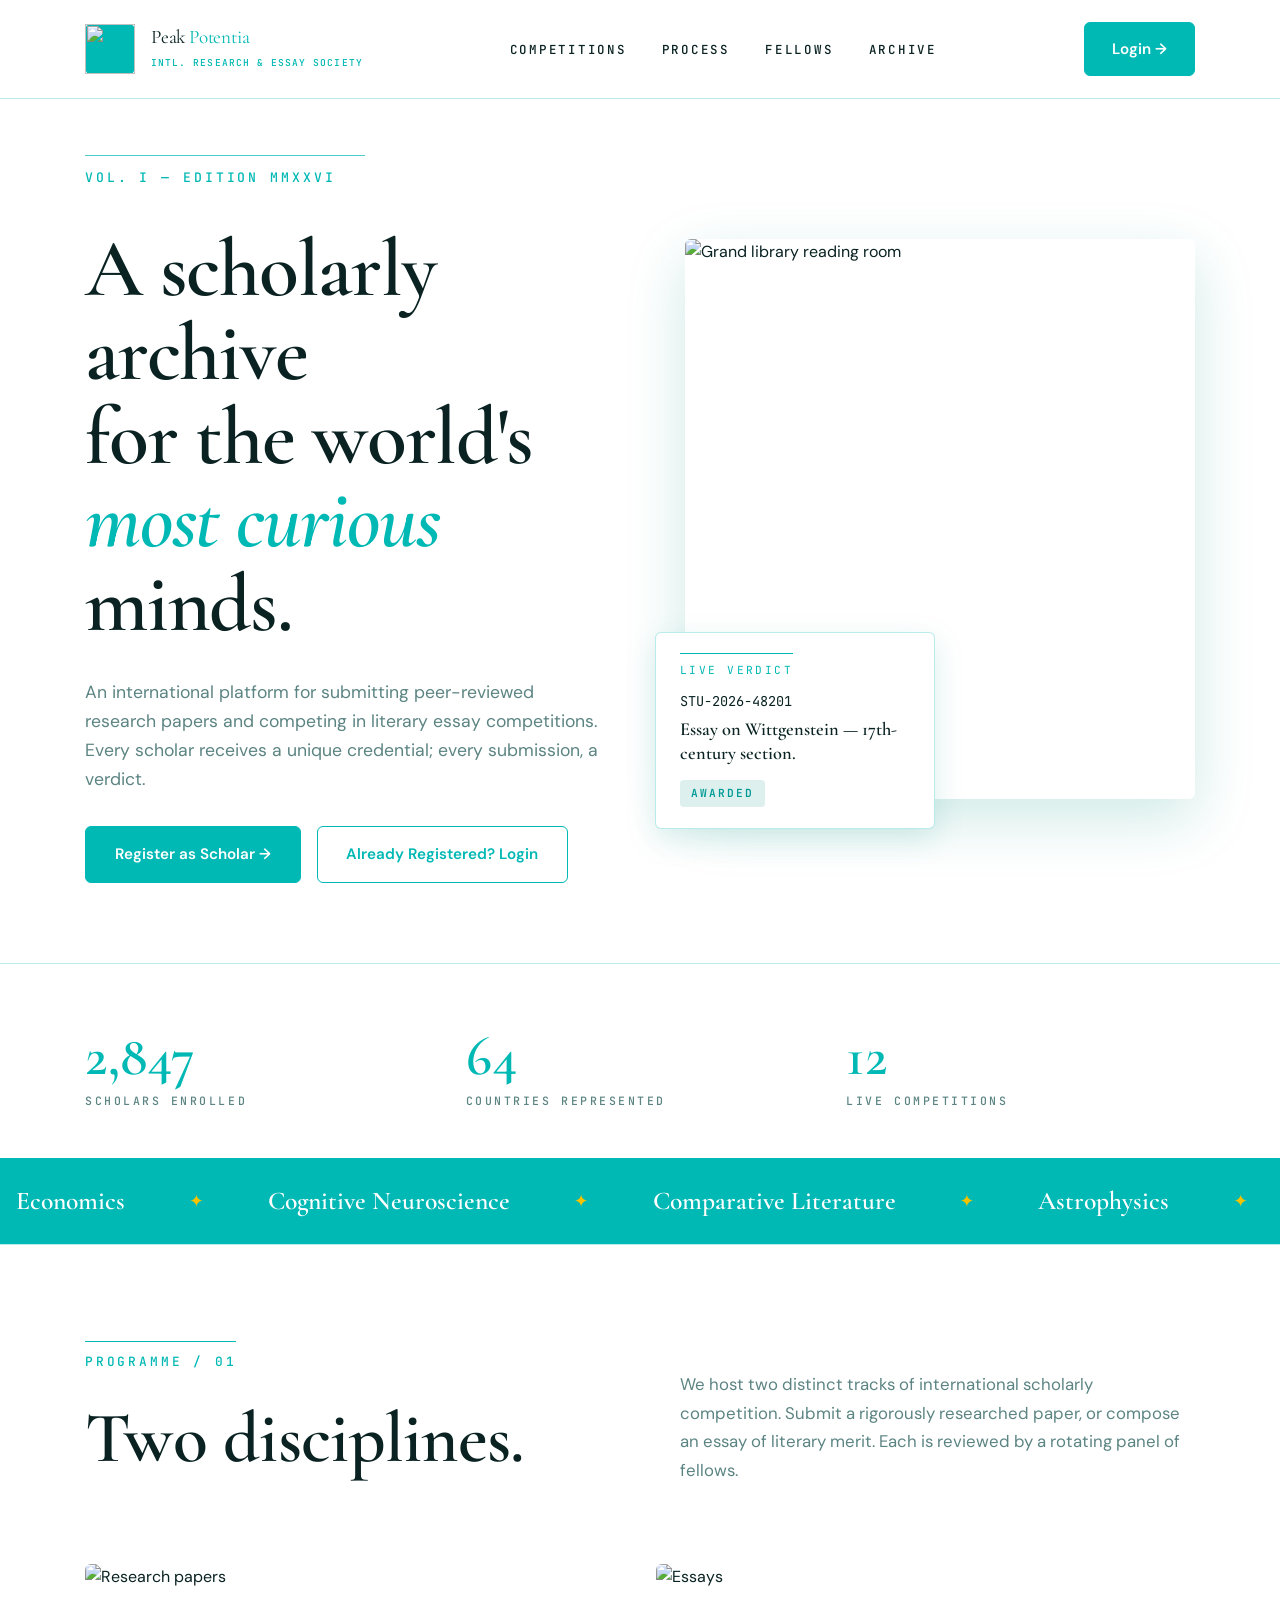
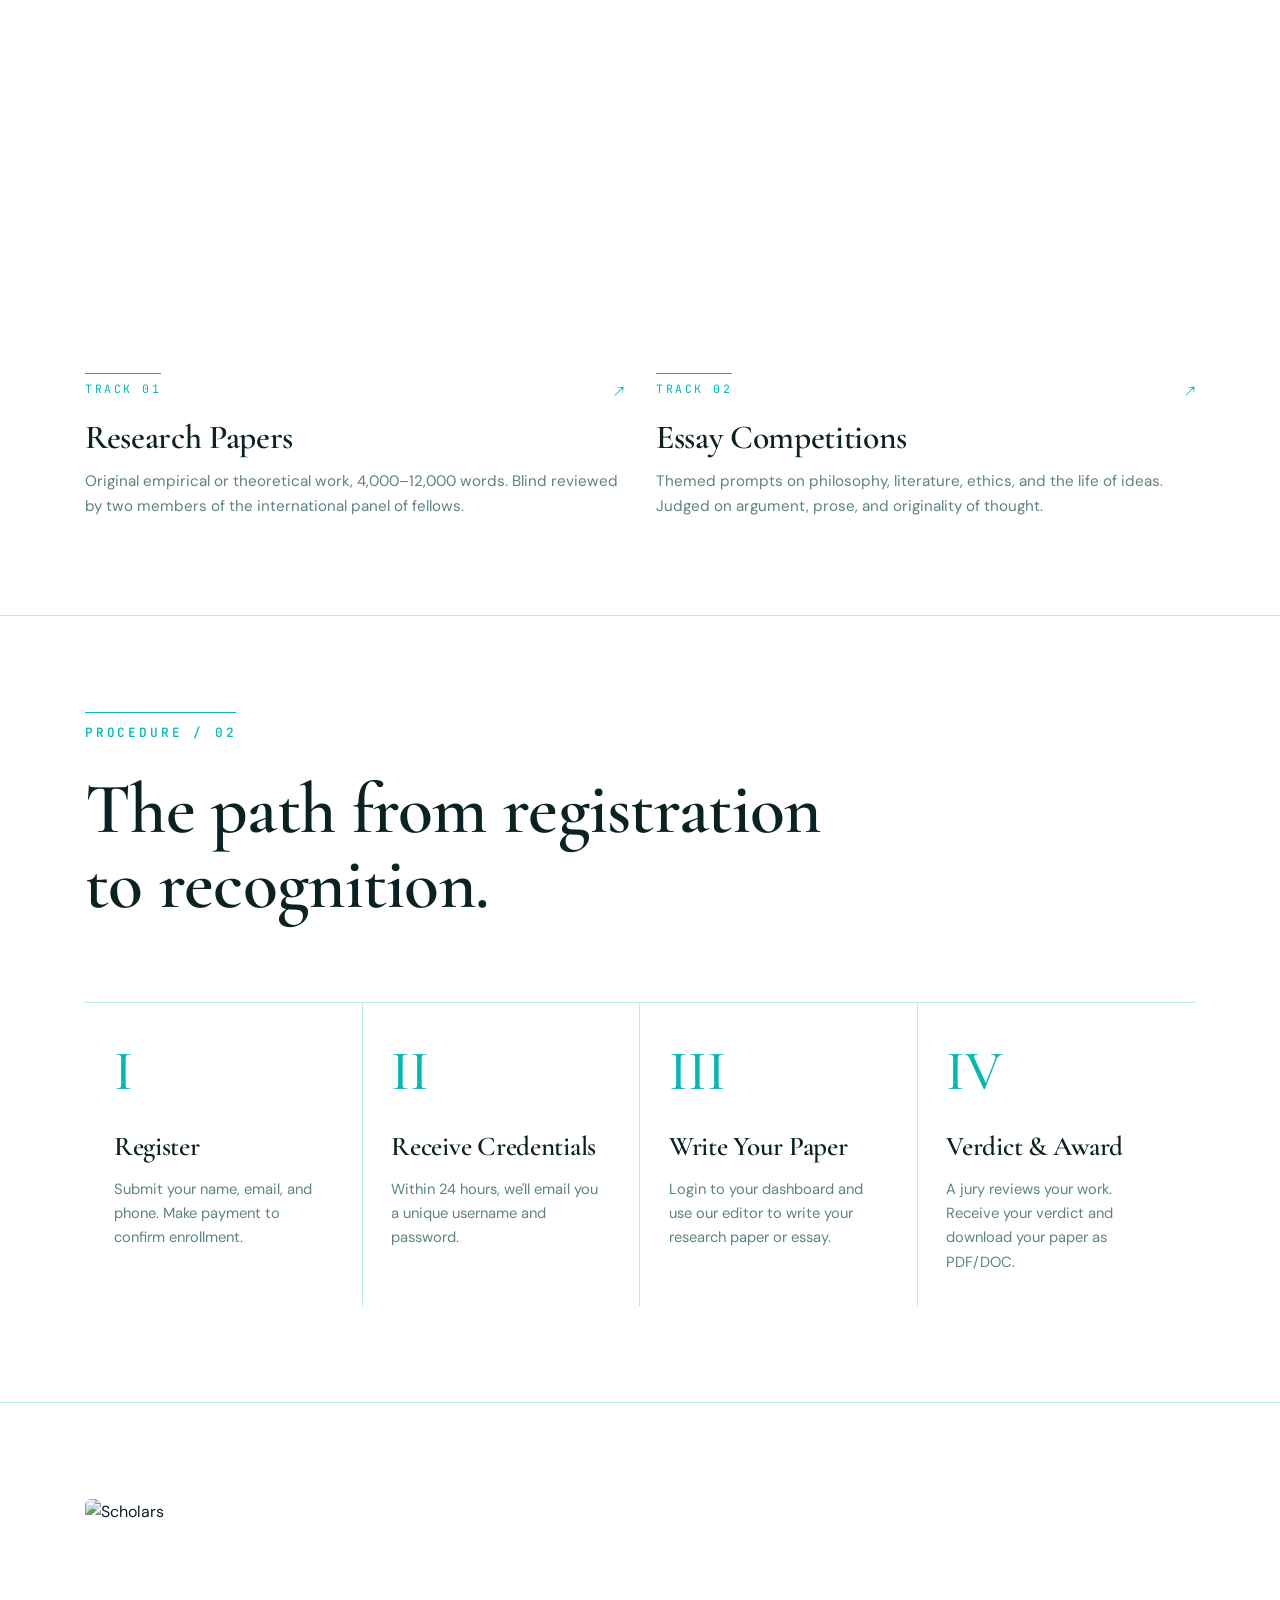
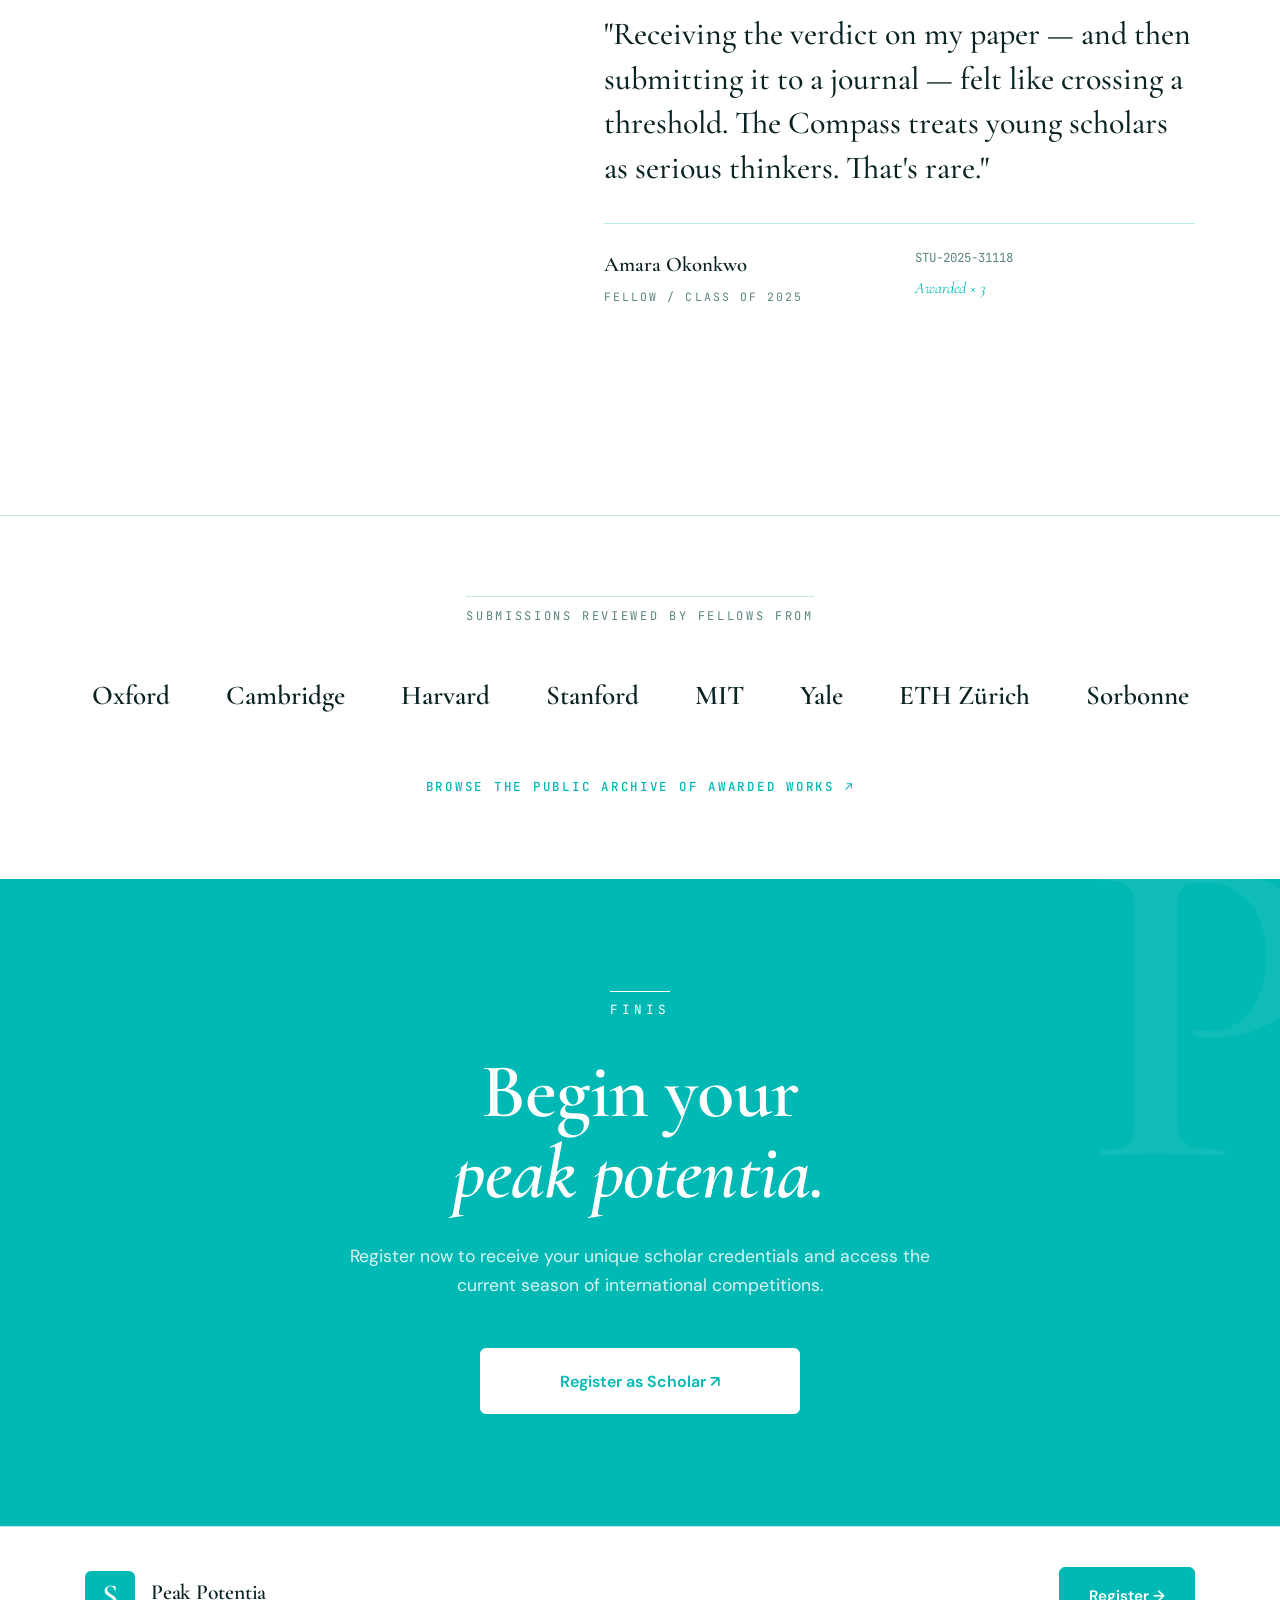
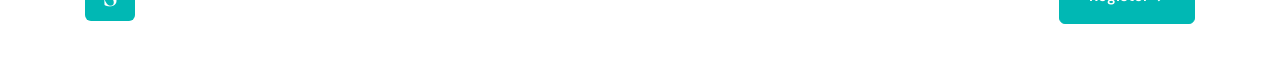
==== commit 8d6e22bc: "correct log" ====
--- a/index.html
+++ b/index.html
@@ -4,7 +4,7 @@
 <head>
     <meta charset="UTF-8" />
     <meta name="viewport" content="width=device-width, initial-scale=1.0" />
-    <title>Scholarly Compass · International Research & Essay Society</title>
+    <title>Peak Potentia · International Research & Essay Society</title>
 
     <!-- Bootstrap 5 CSS -->
     <link href="https://cdn.jsdelivr.net/npm/bootstrap@5.3.3/dist/css/bootstrap.min.css" rel="stylesheet">
@@ -299,8 +299,8 @@
                 <div class="foot-brand">
                     <div class="brand-box">S</div>
                     <div class="foot-brand-text">
-                        <div class="foot-name">Scholarly Compass</div>
-                        <span class="foot-copy">© MMXXVI · All Verdicts Reserved</span>
+                        <div class="foot-name">Peak Potentia</div>
+                        <span class="foot-copy"></span>
                     </div>
                 </div>
                 <button class="btn-submit-work" onclick="openRegister()">Register →</button>
@@ -330,7 +330,7 @@
             <div class="form-group">
                 <label class="form-label">Email Address</label>
                 <input type="email" class="form-input" id="regEmail" placeholder="aryan@example.com">
-                <small class="form-hint">Credentials is email par bheji jayegi.</small>
+                <small class="form-hint">The credentials will be sent to this email address.</small>
             </div>
 
             <div class="form-group">
--- a/style.css
+++ b/style.css
@@ -129,7 +129,10 @@
     overflow-x: hidden;
     margin: 0;
 }
-
+.container{
+padding-left: 15px;
+padding-right: 15px;
+}
 ul {
     list-style: none;
     padding: 0;
@@ -2471,7 +2474,7 @@
     display: flex;
     justify-content: space-between;
     align-items: center;
-    gap: 1rem;
+    gap: 0.5rem;
 }
 
 .dash-student .dash-user {
@@ -2728,10 +2731,10 @@
 .dash-student .pstatus {
     font-family: var(--mono);
     font-size: 0.65rem;
-    letter-spacing: 0.18em;
-    text-transform: uppercase;
+    /* letter-spacing: 0.18em; */
+    /* text-transform: uppercase; */
     padding: 4px 10px;
-    border-radius: 12px;
+    /* border-radius: 12px; */
     font-weight: 600;
     display: inline-block;
     white-space: nowrap;
@@ -2772,10 +2775,10 @@
     background: rgba(201, 160, 90, .18);
     color: #8a6a2f;
     font-family: var(--mono);
-    font-size: 0.66rem;
-    letter-spacing: 0.08em;
+    font-size: 0.55rem;
+    /* letter-spacing: 0.08em; */
     padding: 3px 9px;
-    border-radius: 12px;
+    /* border-radius: 12px; */
     margin: 2px 4px 2px 0;
 }
 
@@ -3220,10 +3223,10 @@
 .dash-writer .pstatus {
     font-family: var(--mono);
     font-size: 0.65rem;
-    letter-spacing: 0.18em;
-    text-transform: uppercase;
+    /* letter-spacing: 0.18em; */
+    /* text-transform: uppercase; */
     padding: 4px 10px;
-    border-radius: 12px;
+    /* border-radius: 12px; */
     font-weight: 600;
     display: inline-block;
 }
@@ -3329,11 +3332,11 @@
 .dash-writer .role-badge {
     font-family: var(--mono);
     font-size: 0.6rem;
-    letter-spacing: 0.12em;
+    /* letter-spacing: 0.12em; */
     text-transform: uppercase;
     padding: 2px 7px;
-    border-radius: 10px;
-    font-weight: 600;
+    /* border-radius: 10px; */
+    font-weight: 400;
 }
 
 .dash-writer .role-student {
@@ -3397,12 +3400,12 @@
     gap: 8px;
     font-family: var(--mono);
     font-size: 0.75rem;
-    letter-spacing: 0.18em;
-    text-transform: uppercase;
+    /* letter-spacing: 0.18em; */
+    /* text-transform: uppercase; */
     color: var(--muted);
     padding: 6px 12px;
     border: 1px solid var(--border);
-    border-radius: 3px;
+    /* border-radius: 3px; */
     text-decoration: none;
 }
 
@@ -3414,8 +3417,8 @@
 .page-editor .ed-status {
     font-family: var(--mono);
     font-size: 0.72rem;
-    letter-spacing: 0.18em;
-    text-transform: uppercase;
+    /* letter-spacing: 0.18em; */
+    /* text-transform: uppercase; */
     color: var(--muted);
     display: inline-flex;
     align-items: center;
@@ -3483,11 +3486,11 @@
     color: var(--bg);
     font-family: var(--mono);
     font-size: 0.65rem;
-    letter-spacing: 0.18em;
+    /* letter-spacing: 0.18em; */
     text-transform: uppercase;
     padding: 4px 10px;
-    border-radius: 12px;
-    font-weight: 600;
+    /* border-radius: 12px; */
+    /* font-weight: 600; */
     display: none;
 }
 
@@ -3804,11 +3807,11 @@
 .page-editor .role-badge {
     font-family: var(--mono);
     font-size: 0.6rem;
-    letter-spacing: 0.12em;
+    /* letter-spacing: 0.12em; */
     text-transform: uppercase;
     padding: 2px 7px;
-    border-radius: 10px;
-    font-weight: 600;
+    /* border-radius: 10px; */
+    font-weight: 400;
 }
 
 .page-editor .role-student {
@@ -4151,9 +4154,9 @@
     .dash-admin .dash-top-inner,
     .dash-student .dash-top-inner,
     .dash-writer .dash-top-inner {
-        flex-wrap: wrap;
+        /* flex-wrap: wrap; */
         align-items: flex-start;
-        gap: 0.6rem 0.8rem;
+        /* gap: 0.6rem 0.8rem; */
     }
 
     .dash-admin .brand,
@@ -4362,7 +4365,7 @@
     .dash-admin .psub,
     .dash-student .psub,
     .dash-writer .psub {
-        font-size: 0.72rem;
+        font-size: 0.52rem;
     }
 
     /* columns zyada wali tables ko squish hone se bachao — narrow screen par
@@ -4431,7 +4434,7 @@
     .dash-admin .ptitle,
     .dash-student .ptitle,
     .dash-writer .ptitle {
-        font-size: 0.9rem;
+        font-size: 0.7rem;
     }
 }
 
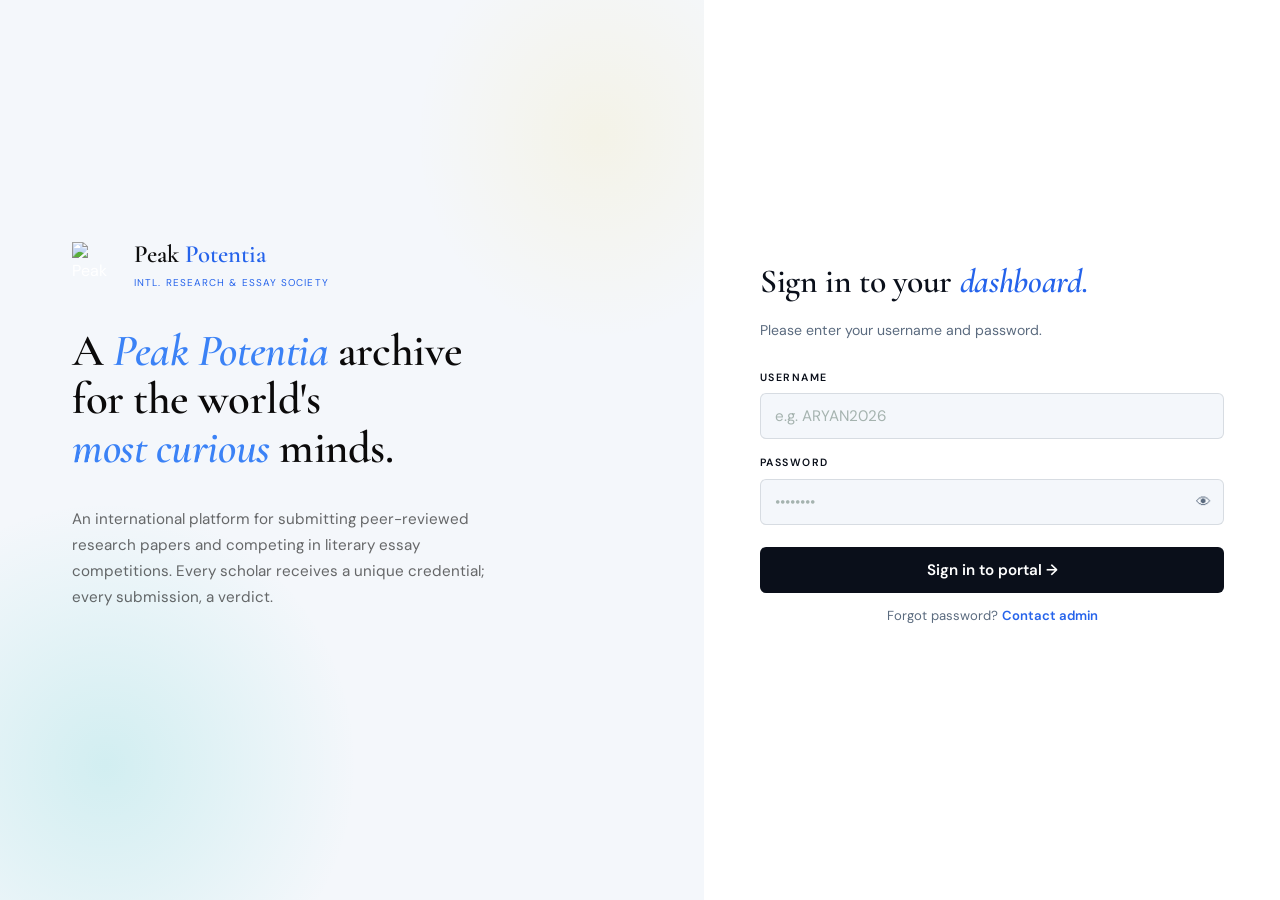
==== commit 5a670b4b: "remove landing page" ====
--- a/index.html
+++ b/index.html
@@ -6,319 +6,115 @@
     <meta name="viewport" content="width=device-width, initial-scale=1.0" />
     <title>Peak Potentia · International Research & Essay Society</title>
 
-    <!-- Bootstrap 5 CSS -->
-    <link href="https://cdn.jsdelivr.net/npm/bootstrap@5.3.3/dist/css/bootstrap.min.css" rel="stylesheet">
-
-    <!-- Supabase JS -->
     <script src="https://cdn.jsdelivr.net/npm/@supabase/supabase-js@2"></script>
 
-    <!-- Google Fonts -->
     <link rel="preconnect" href="https://fonts.googleapis.com">
     <link rel="preconnect" href="https://fonts.gstatic.com" crossorigin>
-    <link
-        href="https://fonts.googleapis.com/css2?family=Cormorant+Garamond:ital,wght@0,400;0,500;0,600;0,700;1,400;1,500;1,600;1,700&family=Inter:wght@400;500;600&family=JetBrains+Mono:wght@400;500;600&display=swap"
-        rel="stylesheet">
+    <link href="https://fonts.googleapis.com/css2?family=Cormorant+Garamond:ital,wght@0,400;0,500;0,600;0,700;1,400;1,500;1,600;1,700&family=DM+Sans:wght@400;500;600;700&family=JetBrains+Mono:wght@400;500;600&display=swap" rel="stylesheet">
 
     <link rel="stylesheet" href="style.css">
 </head>
 
-<body>
-
-    <!-- ============ NAVBAR ============ -->
-    <nav class="site-nav" id="siteNav">
-        <div class="container">
-            <div class="nav-inner">
-                <a href="#" class="brand">
-                    <div class="brand-box">
-                        <img src="https://fr1ekw4xx.tribe.junction.express/uploads/2025/05-May/29-Thu/sm/header-icon_6838241632ce3.png"
-                            alt="" style="width: 50px; height: 50px;">
-                    </div>
-                    <div>
-                        <div class="brand-name">Peak <span>Potentia</span> </div>
-                        <span class="brand-sub">Intl. Research &amp; Essay Society</span>
-                    </div>
-                </a>
-
-                <ul class="nav-links">
-                    <li><a href="#programme">Competitions</a></li>
-                    <li><a href="#process">Process</a></li>
-                    <li><a href="#fellows">Fellows</a></li>
-                    <li><a href="#universities">Archive</a></li>
-                </ul>
-
-                <button class="btn-dash desktop-dash" onclick="openLogin()">Login →</button>
-
-                <button class="hamburger" id="hamburger" aria-label="Menu">
-                    <span></span><span></span><span></span>
-                </button>
-
-                <div class="mobile-panel" id="mobilePanel">
-                    <ul>
-                        <li><a href="#programme">Competitions</a></li>
-                        <li><a href="#process">Process</a></li>
-                        <li><a href="#fellows">Fellows</a></li>
-                        <li><a href="#universities">Archive</a></li>
-                    </ul>
-                    <button class="btn-dash" onclick="openLogin()">Login →</button>
-                </div>
-            </div>
+<body class="login-page">
+
+    <div class="split-wrap">
+
+        <!-- LEFT: Brand + Hero -->
+        <div class="split-left">
+
+            <div class="split-brand">
+                <img src="https://fr1ekw4xx.tribe.junction.express/uploads/2025/05-May/29-Thu/sm/header-icon_6838241632ce3.png" alt="Peak Potentia">
+                <div>
+                    <div class="split-brand-name">Peak <span>Potentia</span></div>
+                    <span class="split-brand-sub">Intl. Research &amp; Essay Society</span>
+                </div>
+            </div>
+
+            <!-- <div class="split-live-badge">
+                <span class="split-live-dot"></span>
+                Season 2026 — Now Open
+            </div> -->
+
+            <!-- <div class="split-vol">Vol. I — Edition MMXXVI</div> -->
+
+            <h1 class="split-h1">
+                A <em>Peak Potentia</em> archive<br>
+                for the world's<br>
+                <em>most curious</em> minds.
+            </h1>
+
+            <p class="split-desc">
+                An international platform for submitting peer-reviewed research papers and competing in literary essay competitions. Every scholar receives a unique credential; every submission, a verdict.
+            </p>
+
+            <!-- <div class="split-stats">
+                <div>
+                    <div class="split-stat-num">2,847</div>
+                    <div class="split-stat-label">Scholars Enrolled</div>
+                </div>
+                <div>
+                    <div class="split-stat-num">64</div>
+                    <div class="split-stat-label">Countries</div>
+                </div>
+                <div>
+                    <div class="split-stat-num">12</div>
+                    <div class="split-stat-label">Live Competitions</div>
+                </div>
+            </div> -->
         </div>
-    </nav>
-
-    <!-- ============ HERO ============ -->
-    <header class="hero">
-        <div class="container">
-            <div class="hero-row">
-                <div>
-                    <div class="hero-label-wrap">
-                        <div class="hero-label-rule"></div>
-                        <div class="hero-label">Vol. I — Edition MMXXVI</div>
-                    </div>
-                    <h1>
-                        A scholarly archive<br>
-                        for the world's<br>
-                        <em>most curious</em> minds.
-                    </h1>
-                    <p class="hero-desc">
-                        An international platform for submitting peer-reviewed research papers and competing in literary
-                        essay competitions. Every scholar receives a unique credential; every submission, a verdict.
-                    </p>
-                    <div class="hero-actions">
-                        <button class="btn-primary-c" onclick="openRegister()">Register as Scholar →</button>
-                        <button class="btn-outline-c" onclick="openLogin()">Already Registered? Login</button>
-                    </div>
-                </div>
-
-                <div>
-                    <div class="hero-img-wrap">
-                        <img src="https://images.unsplash.com/photo-1568667256549-094345857637?auto=format&fit=crop&w=1200&q=80"
-                            alt="Grand library reading room">
-
-                        <div class="live-verdict">
-                            <div class="live-label">Live Verdict</div>
-                            <div class="live-id">STU-2026-48201</div>
-                            <div class="live-title">Essay on Wittgenstein — 17th-century section.</div>
-                            <span class="live-badge">Awarded</span>
-                        </div>
-                    </div>
-                </div>
-            </div>
-        </div>
-    </header>
-
-    <!-- ============ STATS ============ -->
-    <section class="stats">
-        <div class="container">
-            <div class="stat-row">
-                <div>
-                    <div class="stat-num">2,847</div>
-                    <div class="stat-label">Scholars Enrolled</div>
-                </div>
-                <div>
-                    <div class="stat-num">64</div>
-                    <div class="stat-label">Countries Represented</div>
-                </div>
-                <div>
-                    <div class="stat-num">12</div>
-                    <div class="stat-label">Live Competitions</div>
-                </div>
-            </div>
-        </div>
-    </section>
-
-    <!-- ============ MARQUEE ============ -->
-    <div class="marquee">
-        <div class="marquee-track">
-            <span class="marquee-item">Economics</span><span class="marquee-dot">✦</span>
-            <span class="marquee-item">Cognitive Neuroscience</span><span class="marquee-dot">✦</span>
-            <span class="marquee-item">Comparative Literature</span><span class="marquee-dot">✦</span>
-            <span class="marquee-item">Astrophysics</span><span class="marquee-dot">✦</span>
-            <span class="marquee-item">Climate Sciences</span><span class="marquee-dot">✦</span>
-            <span class="marquee-item">Political Philosophy</span><span class="marquee-dot">✦</span>
-            <span class="marquee-item">Anthropology</span><span class="marquee-dot">✦</span>
-            <span class="marquee-item">Mathematics</span><span class="marquee-dot">✦</span>
-            <span class="marquee-item">Economics</span><span class="marquee-dot">✦</span>
-            <span class="marquee-item">Cognitive Neuroscience</span><span class="marquee-dot">✦</span>
-            <span class="marquee-item">Comparative Literature</span><span class="marquee-dot">✦</span>
-            <span class="marquee-item">Astrophysics</span><span class="marquee-dot">✦</span>
-            <span class="marquee-item">Climate Sciences</span><span class="marquee-dot">✦</span>
-            <span class="marquee-item">Political Philosophy</span><span class="marquee-dot">✦</span>
-            <span class="marquee-item">Anthropology</span><span class="marquee-dot">✦</span>
-            <span class="marquee-item">Mathematics</span><span class="marquee-dot">✦</span>
+
+        <!-- RIGHT: Login Form -->
+        <div class="split-right">
+
+            <!-- <div class="fp-label">Welcome Back</div> -->
+            <h2 class="fp-title">Sign in to your <em>dashboard.</em></h2>
+            <p class="fp-sub">Please enter your username and password.</p>
+
+            <!-- <div class="role-toggle">
+                <button class="role-btn active" id="roleStudent" onclick="setRole('student')">Student</button>
+                <button class="role-btn" id="roleTeacher" onclick="setRole('teacher')">Teacher / Writer</button>
+            </div> -->
+
+            <div class="fp-alert" id="loginAlert"></div>
+
+            <div class="fp-group">
+                <label class="fp-lbl">Username</label>
+                <input type="text" class="fp-input" id="logUser" placeholder="e.g. ARYAN2026" autocomplete="username">
+            </div>
+
+            <div class="fp-group">
+                <label class="fp-lbl">Password</label>
+                <div class="pass-wrap">
+                    <input type="password" class="fp-input" id="logPass" placeholder="••••••••" autocomplete="current-password">
+                    <button class="pass-eye" onclick="togglePass()" tabindex="-1" aria-label="Show/hide password">&#128065;</button>
+                </div>
+            </div>
+
+            <button class="btn-sign-in" id="logSubmit" onclick="submitLogin()">
+                Sign in to portal &rarr;
+            </button>
+
+            <p class="fp-footer" style="margin-top:12px;">
+                Forgot password? <a href="mailto:admin@peakpotentia.com">Contact admin</a>
+            </p>
+
+            <!-- <div class="fp-divider">or</div>
+
+            <p class="fp-footer">
+                New scholar? <a href="#" onclick="openRegister(); return false;">Register here &rarr;</a>
+            </p> -->
+
         </div>
     </div>
 
-    <!-- ============ PROGRAMME ============ -->
-    <section id="programme" class="programme">
-        <div class="container">
-            <div class="prog-head">
-                <div>
-                    <div class="sec-label">Programme / 01</div>
-                    <h2 class="sec-title">Two disciplines.</h2>
-                </div>
-                <p class="prog-desc">
-                    We host two distinct tracks of international scholarly competition. Submit a rigorously researched
-                    paper, or compose an essay of literary merit. Each is reviewed by a rotating panel of fellows.
-                </p>
-            </div>
-
-            <div class="tracks-row">
-                <a href="#" class="track-card" onclick="openRegister();return false;">
-                    <div class="track-img">
-                        <img src="https://i0.wp.com/carijournals.org/wp-content/uploads/2023/04/How-to-Format-Your-Research-Paper-for-Publication-under-CARI-Journals.png?resize=1000%2C600&ssl=1"
-                            alt="Research papers">
-                    </div>
-                    <div class="track-meta">
-                        <div class="track-num">Track 01</div>
-                        <div class="track-arrow">↗</div>
-                    </div>
-                    <h3 class="track-title">Research Papers</h3>
-                    <p class="track-desc">Original empirical or theoretical work, 4,000–12,000 words. Blind reviewed by
-                        two members of the international panel of fellows.</p>
-                </a>
-
-                <a href="#" class="track-card" onclick="openRegister();return false;">
-                    <div class="track-img">
-                        <img src="https://images.unsplash.com/photo-1455390582262-044cdead277a?auto=format&fit=crop&w=1000&q=80"
-                            alt="Essays">
-                    </div>
-                    <div class="track-meta">
-                        <div class="track-num">Track 02</div>
-                        <div class="track-arrow">↗</div>
-                    </div>
-                    <h3 class="track-title">Essay Competitions</h3>
-                    <p class="track-desc">Themed prompts on philosophy, literature, ethics, and the life of ideas.
-                        Judged on argument, prose, and originality of thought.</p>
-                </a>
-            </div>
-        </div>
-    </section>
-
-    <!-- ============ PROCEDURE ============ -->
-    <section id="process" class="procedure">
-        <div class="container">
-            <div class="proc-head">
-                <div class="sec-label">Procedure / 02</div>
-                <h2 class="sec-title">The path from registration to recognition.</h2>
-            </div>
-
-            <div class="proc-grid">
-                <div class="proc-cell">
-                    <div class="proc-top">
-                        <div class="proc-roman">I</div>
-                    </div>
-                    <h3>Register</h3>
-                    <p>Submit your name, email, and phone. Make payment to confirm enrollment.</p>
-                </div>
-
-                <div class="proc-cell">
-                    <div class="proc-top">
-                        <div class="proc-roman">II</div>
-                    </div>
-                    <h3>Receive Credentials</h3>
-                    <p>Within 24 hours, we'll email you a unique username and password.</p>
-                </div>
-
-                <div class="proc-cell">
-                    <div class="proc-top">
-                        <div class="proc-roman">III</div>
-                    </div>
-                    <h3>Write Your Paper</h3>
-                    <p>Login to your dashboard and use our editor to write your research paper or essay.</p>
-                </div>
-
-                <div class="proc-cell">
-                    <div class="proc-top">
-                        <div class="proc-roman">IV</div>
-                    </div>
-                    <h3>Verdict & Award</h3>
-                    <p>A jury reviews your work. Receive your verdict and download your paper as PDF/DOC.</p>
-                </div>
-            </div>
-        </div>
-    </section>
-
-    <!-- ============ TESTIMONIAL ============ -->
-    <section id="fellows" class="testimonial">
-        <div class="container">
-            <div class="test-row">
-                <div class="test-photo">
-                    <img src="https://images.unsplash.com/photo-1523240795612-9a054b0db644?auto=format&fit=crop&w=900&q=80"
-                        alt="Scholars">
-                </div>
-                <div>
-                    <p class="test-quote">"Receiving the verdict on my paper — and then submitting it to a journal —
-                        felt like crossing a threshold. The Compass treats young scholars as serious thinkers. That's
-                        rare."</p>
-                    <div class="test-rule"></div>
-                    <div class="test-meta">
-                        <div>
-                            <div class="test-name">Amara Okonkwo</div>
-                            <div class="test-role">Fellow / Class of 2025</div>
-                        </div>
-                        <div>
-                            <div class="test-id">STU-2025-31118</div>
-                            <div class="test-award">Awarded × 3</div>
-                        </div>
-                    </div>
-                </div>
-            </div>
-        </div>
-    </section>
-
-    <!-- ============ UNIVERSITIES ============ -->
-    <section id="universities" class="universities">
-        <div class="container">
-            <div class="uni-label">Submissions Reviewed by Fellows From</div>
-            <div class="uni-list">
-                <span>Oxford</span><span>Cambridge</span><span>Harvard</span><span>Stanford</span>
-                <span>MIT</span><span>Yale</span><span>ETH Zürich</span><span>Sorbonne</span>
-            </div>
-            <a href="#" class="archive-link">Browse the Public Archive of Awarded Works ↗</a>
-        </div>
-    </section>
-
-    <!-- ============ FINIS / CTA ============ -->
-    <section id="dashboard" class="finis">
-        <div class="container">
-            <div class="finis-label">Finis</div>
-            <h2>
-                Begin your<br>
-                <em>peak potentia.</em>
-            </h2>
-            <p>Register now to receive your unique scholar credentials and access the current season of international
-                competitions.</p>
-            <button class="btn-finis" onclick="openRegister()">Register as Scholar ↗</button>
-        </div>
-    </section>
-
-    <!-- ============ FOOTER ============ -->
-    <footer class="site-footer">
-        <div class="container">
-            <div class="foot-inner">
-                <div class="foot-brand">
-                    <div class="brand-box">S</div>
-                    <div class="foot-brand-text">
-                        <div class="foot-name">Peak Potentia</div>
-                        <span class="foot-copy"></span>
-                    </div>
-                </div>
-                <button class="btn-submit-work" onclick="openRegister()">Register →</button>
-            </div>
-        </div>
-    </footer>
-
-
-    <!-- ════════════════════════════════════════════════════════════
-         REGISTRATION MODAL
-    ════════════════════════════════════════════════════════════ -->
+
+    <!-- REGISTRATION MODAL -->
     <div class="modal-overlay" id="registerModal">
         <div class="modal-box">
-            <button class="modal-close" onclick="closeModal('registerModal')">×</button>
-            <div class="modal-label">Step 01 — Registration</div>
+            <button class="modal-close" onclick="closeModal('registerModal')">&times;</button>
+            <div class="modal-label">Step 01 &mdash; Registration</div>
             <h2 class="modal-title">Become a <em>Scholar.</em></h2>
-            <p class="modal-desc">Fill in your details. After payment confirmation, we'll email your login credentials
-                within 24 hours.</p>
+            <p class="modal-desc">Fill in your details. After payment confirmation, we'll email your login credentials within 24 hours.</p>
 
             <div id="regAlert" class="alert-box" style="display:none;"></div>
 
@@ -340,67 +136,88 @@
 
             <div class="payment-box">
                 <div class="pay-label">Registration Fee</div>
-                <div class="pay-amount">₹ 999 <span class="pay-period">/ one-time</span></div>
+                <div class="pay-amount">&#8377; 999 <span class="pay-period">/ one-time</span></div>
                 <div class="pay-instructions">
                     <strong>Payment Methods:</strong><br>
-                    📱 UPI: <span class="pay-id">scholarly@okaxis</span><br>
-                    🏦 Bank Transfer: Contact admin<br>
-                    💵 After payment, submit form below
+                    &#128241; UPI : <span class="pay-id">scholarly@okaxis</span><br>
+                    &#127968; Bank Transfer: Contact admin<br>
+                    &#128181; After payment, submit form below
                 </div>
             </div>
 
             <button class="modal-submit" id="regSubmit" onclick="submitRegistration()">
-                Submit Registration →
+                Submit Registration &rarr;
             </button>
 
             <p class="modal-switch">
                 Already have credentials?
-                <a href="#" onclick="switchModal('registerModal','loginModal');return false;">Login here</a>
+                <a href="#" onclick="closeModal('registerModal'); return false;">Login here</a>
             </p>
         </div>
     </div>
 
-
-    <!-- ════════════════════════════════════════════════════════════
-         LOGIN MODAL
-    ════════════════════════════════════════════════════════════ -->
-    <div class="modal-overlay" id="loginModal">
-        <div class="modal-box">
-            <button class="modal-close" onclick="closeModal('loginModal')">×</button>
-            <div class="modal-label">Welcome Back</div>
-            <h2 class="modal-title">Sign in to your <em>dashboard.</em></h2>
-            <p class="modal-desc">Use the username and password sent to your email.</p>
-
-            <div id="loginAlert" class="alert-box" style="display:none;"></div>
-
-            <div class="form-group">
-                <label class="form-label">Username</label>
-                <input type="text" class="form-input" id="logUser" placeholder="e.g., ARYAN2026">
-            </div>
-
-            <div class="form-group">
-                <label class="form-label">Password</label>
-                <input type="password" class="form-input" id="logPass" placeholder="••••••••">
-            </div>
-
-            <button class="modal-submit" id="logSubmit" onclick="submitLogin()">
-                Sign In →
-            </button>
-
-            <p class="modal-switch">
-                New here?
-                <a href="#" onclick="switchModal('loginModal','registerModal');return false;">Register as Peak</a>
-            </p>
-        </div>
-    </div>
-
-    <!-- Toast notification -->
     <div id="toast"></div>
 
-
-    <!-- Bootstrap JS -->
-    <script src="https://cdn.jsdelivr.net/npm/bootstrap@5.3.3/dist/js/bootstrap.bundle.min.js"></script>
+    <script>
+        var currentRole = 'student';
+        function setRole(role) {
+            currentRole = role;
+            document.getElementById('roleStudent').classList.toggle('active', role === 'student');
+            document.getElementById('roleTeacher').classList.toggle('active', role === 'teacher');
+        }
+
+        function togglePass() {
+            var inp = document.getElementById('logPass');
+            inp.type = inp.type === 'password' ? 'text' : 'password';
+        }
+
+        function showLoginAlert(msg, type) {
+            var el = document.getElementById('loginAlert');
+            el.textContent = msg;
+            el.className = 'fp-alert ' + (type || 'error');
+            el.style.display = 'block';
+        }
+        function hideLoginAlert() {
+            document.getElementById('loginAlert').style.display = 'none';
+        }
+
+        function showAlert(prefix, message, type) {
+            var el = document.getElementById(prefix + 'Alert');
+            el.textContent = message;
+            el.className = 'alert-box ' + (type || 'error');
+            el.style.display = 'block';
+        }
+        function hideAlert(prefix) {
+            document.getElementById(prefix + 'Alert').style.display = 'none';
+        }
+
+        function openRegister() {
+            document.getElementById('registerModal').classList.add('show');
+            document.body.style.overflow = 'hidden';
+        }
+        function closeModal(id) {
+            document.getElementById(id).classList.remove('show');
+            document.body.style.overflow = '';
+        }
+        document.querySelectorAll('.modal-overlay').forEach(function(o) {
+            o.addEventListener('click', function(e) {
+                if (e.target === o) closeModal(o.id);
+            });
+        });
+        document.addEventListener('keydown', function(e) {
+            if (e.key === 'Escape') closeModal('registerModal');
+        });
+
+        var _tt;
+        function toast(msg, type) {
+            var el = document.getElementById('toast');
+            el.textContent = msg;
+            el.className = 'show ' + (type || '');
+            clearTimeout(_tt);
+            _tt = setTimeout(function() { el.className = ''; }, 3500);
+        }
+    </script>
+
     <script src="auth.js"></script>
 </body>
-
 </html>
--- a/style.css
+++ b/style.css
@@ -1,52 +1,34 @@
-/* ============================================================
-   PEAK POTENTIA — SINGLE STYLESHEET (sab kuch ek file me)
-   ------------------------------------------------------------
-   Ab sirf yahi file chahiye. HTML me bas:
-       <link rel="stylesheet" href="style.css">
-   (peak-theme.css ki alag line ki ab zaroorat NAHI — hata sakti ho.)
-   ------------------------------------------------------------
-   Color / font badalna ho? Sirf neeche :root me values badlo.
-   ============================================================ */
-
 @import url('https://fonts.googleapis.com/css2?family=Cormorant+Garamond:ital,wght@0,400;0,500;0,600;0,700;1,400;1,500;1,600;1,700&family=DM+Sans:wght@400;500;600;700&family=JetBrains+Mono:wght@400;500;600&display=swap');
 
 :root {
-    /* ---- Surfaces (white + halka teal-tint) ---- */
+    /* ---- Surfaces (white + halka blue-grey tint) ---- */
     --bg: #ffffff;
-    --bg-soft: #f2f8f8;
-    /* halka teal-white panel */
-    --border: rgba(0, 184, 180, 0.28);
-    /* teal-tinted border */
-    --muted: #5b8482;
-    /* grey-teal secondary text */
-    --text: #0a2222;
-    /* near-black teal — headings & body */
-
-    /* ---- Primary (teal) — buttons, avatars, emphasis ---- */
-    --green: #00B8B4;
-    --green-dark: #009a96;
-    /* hover (teal ka darker shade — derived) */
-    --green-soft: #1ED8D4;
-
-    /* ---- Accent (yellow) — small badges/pills/stars ---- */
-    --maroon: #d99e00;
-    --maroon-dark: #b8830a;
-    /* derived darker yellow (hover) */
-    --gold: #F5C200;
-
-    /* ---- Fonts ---- */
+    --bg-soft: #f4f7fb;
+    /* navy-mid */
+    --border: rgba(13, 27, 42, 0.12);
+    --muted: #5b6b7f;
+    /* secondary text */
+    --text: #0a0f1a;
+    /* near-black — headings & body */
+
+    /* ---- Primary (blue) — buttons, avatars, emphasis ---- */
+    --green: #2563eb;
+    --green-dark: #1d4ed8;
+    /* derived darker blue (hover) — not in your palette, approx. */
+    --green-soft: #3b82f6;
+
+    /* ---- Accent (orange) — small badges/pills/stars ---- */
+    --maroon: #d97a2b;
+    --maroon-dark: #b8631d;
+    /* derived darker orange (hover) — not in your palette, approx. */
+    --gold: #3b82f6;
+    /* using gold-lt as the italic-emphasis accent */
+
+    /* ---- Fonts (unchanged) ---- */
     --serif: 'Cormorant Garamond', serif;
-    /* headings */
     --sans: 'DM Sans', system-ui, -apple-system, sans-serif;
-    /* body */
-    --mono: 'JetBrains Mono', ui-monospace, monospace;
-    /* labels (us project me mono nahi tha — yahi rakha) */
-}
-
-/* ============================================================
-   TYPOGRAPHY — image jaisa: bold dark serif headings,
-   teal emphasis (jaise "student"), Inter body
-   ============================================================ */
+}
+
 h1,
 h2,
 h3,
@@ -80,6 +62,440 @@
     color: var(--text);
 }
 
+/* ============================================================
+   INDEX PAGE — SPLIT LOGIN LAYOUT  (body.login-page)
+   Ye section sirf index.html ke liye hai. Baaki dashboards
+   aur editor pe koi effect nahi padega kyunki sab selectors
+   .split-* / .fp-* / .btn-sign-in ke andar scoped hain.
+   ============================================================ */
+
+/* ── base ── */
+body.login-page {
+    background: var(--bg-soft);
+    min-height: 100vh;
+    overflow-y: hidden;
+}
+
+.split-wrap {
+    display: flex;
+    min-height: 100vh;
+}
+
+/* ────────── LEFT PANEL ────────── */
+.split-left {
+    flex: 1 1 55%;
+    /* background: var(--text); */
+    color: var(--bg);
+    display: flex;
+    flex-direction: column;
+    justify-content: center;
+    padding: 60px 72px;
+    position: relative;
+    overflow: hidden;
+}
+
+.split-left::before {
+    content: '';
+    position: absolute;
+    inset: 0;
+    background:
+        radial-gradient(ellipse 55% 45% at 15% 85%, rgba(0, 184, 180, 0.14) 0%, transparent 65%),
+        radial-gradient(ellipse 40% 35% at 85% 15%, rgba(245, 194, 0, 0.08) 0%, transparent 65%);
+    pointer-events: none;
+}
+
+/* brand */
+.split-brand {
+    display: flex;
+    align-items: center;
+    gap: 14px;
+    margin-bottom: 36px;
+    position: relative;
+    /* margin-top: -35%; */
+}
+
+.split-brand img {
+    width: 48px;
+    height: 48px;
+    /* border-radius: 6px; */
+}
+
+/* !important: global h-rule in style.css sets color: var(--text) !important on .brand-name */
+.split-brand-name {
+    font-family: var(--serif);
+    font-size: 1.55rem;
+    font-weight: 600;
+    color: #0e0e0e !important;
+    line-height: 1.1;
+}
+
+.split-brand-name span {
+    color: var(--green) !important;
+}
+
+.split-brand-sub {
+    font-family: var(--mono);
+    font-size: 0.62rem;
+    color: var(--green);
+    letter-spacing: 0.11em;
+    text-transform: uppercase;
+    margin-top: 0.4rem;
+    display: block;
+}
+
+/* live badge */
+
+/* vol label */
+
+
+/* headline — !important needed: global rule sets h1 { color: var(--text) !important } */
+.split-h1 {
+    font-family: var(--serif);
+    font-size: clamp(2.2rem, 3.5vw, 3.4rem);
+    font-weight: 600;
+    line-height: 1.08;
+    color: #0b0a0a !important;
+    margin: 0 0 20px;
+    position: relative;
+}
+
+.split-h1 em {
+    font-style: italic;
+    color: var(--gold) !important;
+}
+
+.split-desc {
+    font-family: var(--sans);
+    font-size: 0.95rem;
+    color: rgba(15, 15, 14, 0.62);
+    line-height: 1.7;
+    max-width: 420px;
+    margin-bottom: 48px;
+    position: relative;
+}
+
+/* stats */
+.split-stats {
+    display: flex;
+    gap: 40px;
+    flex-wrap: wrap;
+    position: relative;
+}
+
+/* !important: global rule sets h-family elements to var(--text) */
+.split-stat-num {
+    font-family: var(--serif);
+    font-size: 1.9rem;
+    font-weight: 600;
+    color: #ffffff !important;
+    line-height: 1;
+}
+
+/* .split-stat-label {
+    font-family: var(--mono);
+    font-size: 0.62rem;
+    color: rgba(240,237,230,0.45);
+    text-transform: uppercase;
+    letter-spacing: 0.1em;
+    margin-top: 5px;
+} */
+
+/* ────────── RIGHT PANEL ────────── */
+.split-right {
+    flex: 0 0 45%;
+    background: var(--bg);
+    display: flex;
+    flex-direction: column;
+    justify-content: center;
+    padding: 60px 56px;
+    margin-top: -2%;
+}
+
+/* form header */
+.fp-label {
+    font-family: var(--mono);
+    font-size: 0.68rem;
+    color: var(--green);
+    letter-spacing: 0.18em;
+    text-transform: uppercase;
+    border-top: 1px solid var(--green);
+    padding-top: 0.45rem;
+    display: inline-block;
+    margin-bottom: 12px;
+}
+
+/* !important: global h2 rule overrides without it */
+.fp-title {
+    font-family: var(--serif);
+    font-size: 2.1rem;
+    font-weight: 600;
+    color: var(--text) !important;
+    margin-bottom: 6px;
+    line-height: 1.12;
+}
+
+.fp-title em {
+    font-style: italic;
+    color: var(--green) !important;
+}
+
+.fp-sub {
+    font-family: var(--sans);
+    font-size: 0.88rem;
+    color: var(--muted);
+    margin-bottom: 28px;
+    line-height: 1.5;
+}
+
+/* role toggle */
+.role-toggle {
+    display: flex;
+    gap: 8px;
+    margin-bottom: 24px;
+}
+
+.role-btn {
+    flex: 1;
+    padding: 10px 0;
+    border-radius: 5px;
+    border: 1.5px solid var(--border);
+    background: var(--bg-soft);
+    font-family: var(--sans);
+    font-size: 0.85rem;
+    font-weight: 500;
+    color: var(--muted);
+    cursor: pointer;
+    transition: all 0.2s;
+}
+
+.role-btn.active {
+    border-color: var(--green);
+    background: rgba(0, 184, 180, 0.07);
+    color: var(--green-dark);
+}
+
+/* inline alert */
+.fp-alert {
+    display: none;
+    padding: 11px 14px;
+    border-radius: 5px;
+    font-family: var(--sans);
+    font-size: 0.84rem;
+    margin-bottom: 16px;
+    line-height: 1.5;
+}
+
+.fp-alert.error {
+    background: rgba(192, 57, 43, 0.07);
+    border: 1px solid rgba(192, 57, 43, 0.28);
+    color: #a93226;
+}
+
+.fp-alert.success {
+    background: rgba(0, 184, 180, 0.07);
+    border: 1px solid rgba(0, 184, 180, 0.25);
+    color: var(--green-dark);
+}
+
+/* form fields */
+.fp-group {
+    margin-bottom: 16px;
+}
+
+.fp-lbl {
+    display: block;
+    font-family: var(--mono);
+    font-size: 0.66rem;
+    font-weight: 600;
+    letter-spacing: 0.14em;
+    text-transform: uppercase;
+    color: var(--text);
+    margin-bottom: 7px;
+}
+
+.fp-input {
+    width: 100%;
+    padding: 12px 14px;
+    border: 1.5px solid var(--border);
+    border-radius: 6px;
+    font-family: var(--sans);
+    font-size: 0.95rem;
+    color: var(--text);
+    background: var(--bg-soft);
+    outline: none;
+    transition: border-color 0.2s, box-shadow 0.2s;
+    box-sizing: border-box;
+}
+
+.fp-input:focus {
+    border-color: var(--green);
+    box-shadow: 0 0 0 3px rgba(0, 184, 180, 0.1);
+    background: var(--bg);
+}
+
+.fp-input::placeholder {
+    color: #a5b3af;
+}
+
+.pass-wrap {
+    position: relative;
+}
+
+.pass-eye {
+    position: absolute;
+    right: 13px;
+    top: 50%;
+    transform: translateY(-50%);
+    background: none;
+    border: none;
+    cursor: pointer;
+    color: var(--muted);
+    font-size: 0.95rem;
+    padding: 0;
+    line-height: 1;
+}
+
+/* sign in button */
+.btn-sign-in {
+    width: 100%;
+    padding: 13px;
+    background: var(--text);
+    color: var(--bg);
+    border: none;
+    border-radius: 6px;
+    font-family: var(--sans);
+    font-size: 0.95rem;
+    font-weight: 600;
+    cursor: pointer;
+    transition: background 0.2s;
+    margin-top: 6px;
+    display: flex;
+    align-items: center;
+    justify-content: center;
+    gap: 8px;
+}
+
+.btn-sign-in:hover {
+    background: var(--green);
+}
+
+.btn-sign-in:disabled {
+    opacity: 0.6;
+    cursor: not-allowed;
+}
+
+/* footer links */
+.fp-footer {
+    margin-top: 14px;
+    font-family: var(--sans);
+    font-size: 0.82rem;
+    color: var(--muted);
+    text-align: center;
+}
+
+.fp-footer a {
+    color: var(--green);
+    font-weight: 600;
+    text-decoration: none;
+}
+
+.fp-footer a:hover {
+    text-decoration: underline;
+}
+
+.fp-divider {
+    display: flex;
+    align-items: center;
+    gap: 12px;
+    margin: 18px 0;
+    color: var(--muted);
+    font-family: var(--mono);
+    font-size: 0.72rem;
+}
+
+.fp-divider::before,
+.fp-divider::after {
+    content: '';
+    flex: 1;
+    height: 1px;
+    background: var(--border);
+}
+
+/* spinner (used in auth.js) */
+.sp {
+    display: inline-block;
+    width: 15px;
+    height: 15px;
+    border: 2px solid rgba(255, 255, 255, 0.3);
+    border-top-color: #fff;
+    border-radius: 50%;
+    animation: spin 0.7s linear infinite;
+}
+
+/* ── RESPONSIVE ── */
+@media (max-width: 960px) {
+    .split-left {
+        padding: 48px 36px;
+    }
+
+    .split-right {
+        padding: 48px 36px;
+    }
+
+}
+
+@media (max-width: 768px) {
+    .split-wrap {
+        flex-direction: column;
+    }
+
+    .split-left {
+        flex: none;
+        padding: 44px 28px 36px;
+    }
+
+    .split-right {
+        flex: none;
+        padding: 36px 24px 52px;
+    }
+
+    .split-stats {
+        gap: 28px;
+    }
+
+}
+
+@media (max-width: 768px) {
+    body.login-page {
+        overflow: auto;
+    }
+
+}
+
+@media (max-width: 480px) {
+    .split-left {
+        padding: 36px 18px 30px;
+    }
+
+    .split-right {
+        padding: 28px 18px 44px;
+    }
+
+    .split-h1 {
+        font-size: 1.85rem !important;
+    }
+
+    .fp-title {
+        font-size: 1.75rem !important;
+    }
+
+}
+
+
+
+
+
+
 /* teal input focus (image jaisa), red sirf errors ke liye */
 .form-input:focus {
     border-color: var(--green) !important;
@@ -129,10 +545,12 @@
     overflow-x: hidden;
     margin: 0;
 }
-.container{
-padding-left: 15px;
-padding-right: 15px;
-}
+
+.container {
+    padding-left: 15px;
+    padding-right: 15px;
+}
+
 ul {
     list-style: none;
     padding: 0;
@@ -189,7 +607,7 @@
 .brand-box {
     width: 50px;
     height: 50px;
-    background: var(--green);
+    /* background: var(--green); */
     color: var(--bg);
     display: flex;
     align-items: center;
@@ -3608,7 +4026,7 @@
     font-family: 'Cormorant Garamond', serif !important;
     font-size: 18px !important;
     line-height: 1.7 !important;
-    color: var(--green) !important;
+    /* color: var(--green) !important; */
     padding: 3rem 3.5rem !important;
     min-height: 550px;
 }
@@ -4534,4 +4952,142 @@
         padding: 6px 10px;
         font-size: 0.76rem;
     }
+}
+
+
+/* comment box */
+.cmt-overlay {
+    position: fixed;
+    inset: 0;
+    background: rgba(0, 0, 0, .35);
+    display: none;
+    z-index: 9998;
+}
+
+.cmt-overlay.show {
+    display: block;
+}
+
+.cmt-drawer {
+    position: fixed;
+    top: 0;
+    right: 0;
+    height: 100vh;
+    width: 380px;
+    max-width: 90vw;
+    background: #fff;
+    box-shadow: -4px 0 24px rgba(0, 0, 0, .15);
+    display: flex;
+    flex-direction: column;
+}
+
+.cmt-head {
+    display: flex;
+    justify-content: space-between;
+    align-items: flex-start;
+    padding: 1.2rem 1.4rem;
+    border-bottom: 1px solid #eee;
+}
+
+.cmt-head h3 {
+    margin: 0;
+    font-size: 1.1rem;
+}
+
+.cmt-sub {
+    font-size: .75rem;
+    color: #888;
+    margin-top: .2rem;
+}
+
+.cmt-head button {
+    background: none;
+    border: none;
+    font-size: 1.4rem;
+    cursor: pointer;
+    color: #888;
+    line-height: 1;
+}
+
+.cmt-list {
+    flex: 1;
+    overflow-y: auto;
+    padding: 1rem 1.2rem;
+}
+
+.cmt-empty {
+    color: #999;
+    font-size: .9rem;
+    text-align: center;
+    margin-top: 2rem;
+}
+
+.cmt-item {
+    border-bottom: 1px solid #f0f0f0;
+    padding: .8rem 0;
+}
+
+.cmt-item:last-child {
+    border-bottom: none;
+}
+
+.cmt-item-top {
+    display: flex;
+    justify-content: space-between;
+    align-items: center;
+    font-size: .78rem;
+    color: #888;
+    margin-bottom: .3rem;
+}
+
+.cmt-item-text {
+    font-size: .92rem;
+    color: #222;
+    white-space: pre-wrap;
+    word-break: break-word;
+}
+
+.cmt-role {
+    font-size: .65rem;
+    text-transform: uppercase;
+    letter-spacing: .06em;
+    padding: .1rem .5rem;
+    /* border-radius: 10px; */
+    font-weight: 600;
+    margin-right: .4rem;
+}
+
+.cmt-role.role-admin,
+.cmt-role.role-co_admin {
+    background: #fde7d8;
+    color: #a65a1f;
+}
+
+.cmt-role.role-writer {
+    background: #e2f0ff;
+    color: #1d5fa3;
+}
+
+.cmt-role.role-student {
+    background: #e6f7ec;
+    color: #1c6b3a;
+}
+
+.cmt-input-row {
+    padding: 1rem 1.2rem;
+    border-top: 1px solid #eee;
+    display: flex;
+    flex-direction: column;
+    gap: .6rem;
+}
+
+.cmt-input-row textarea {
+    width: 100%;
+    resize: vertical;
+    padding: .6rem;
+    border: 1px solid #ddd;
+    border-radius: 6px;
+    font-family: inherit;
+    font-size: .9rem;
+    box-sizing: border-box;
 }
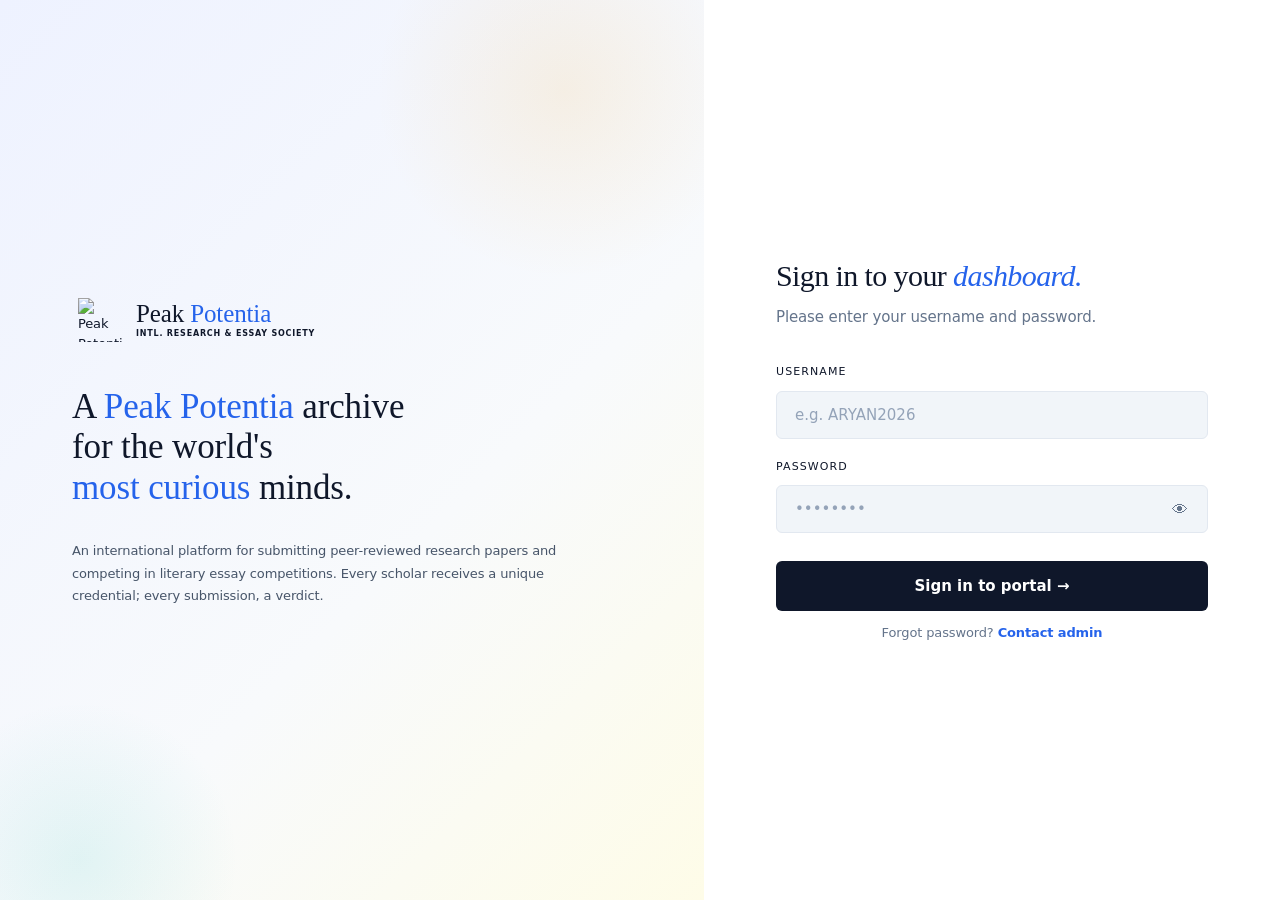
==== commit b7af5c9f: "change the desgin" ====
--- a/index.html
+++ b/index.html
@@ -10,7 +10,7 @@
 
     <link rel="preconnect" href="https://fonts.googleapis.com">
     <link rel="preconnect" href="https://fonts.gstatic.com" crossorigin>
-    <link href="https://fonts.googleapis.com/css2?family=Cormorant+Garamond:ital,wght@0,400;0,500;0,600;0,700;1,400;1,500;1,600;1,700&family=DM+Sans:wght@400;500;600;700&family=JetBrains+Mono:wght@400;500;600&display=swap" rel="stylesheet">
+    <link href="https://fonts.googleapis.com/css2?family=Inter:wght@400;500;600;700;800&family=Lora:ital,wght@0,400;0,500;0,600;0,700;1,400;1,500;1,600;1,700&family=JetBrains+Mono:wght@400;500;600&display=swap" rel="stylesheet">
 
     <link rel="stylesheet" href="style.css">
 </head>
@@ -38,9 +38,9 @@
             <!-- <div class="split-vol">Vol. I — Edition MMXXVI</div> -->
 
             <h1 class="split-h1">
-                A <em>Peak Potentia</em> archive<br>
+                A <span>Peak Potentia</span> archive<br>
                 for the world's<br>
-                <em>most curious</em> minds.
+                <span>most curious</span> minds.
             </h1>
 
             <p class="split-desc">
--- a/style.css
+++ b/style.css
@@ -1,79 +1,2135 @@
-@import url('https://fonts.googleapis.com/css2?family=Cormorant+Garamond:ital,wght@0,400;0,500;0,600;0,700;1,400;1,500;1,600;1,700&family=DM+Sans:wght@400;500;600;700&family=JetBrains+Mono:wght@400;500;600&display=swap');
+/* ============================================================
+   PEAK POTENTIA — PROFESSIONAL DESIGN SYSTEM v1.0
+   Based on the Design System PDF
+   ============================================================ */
+
+@import url('https://fonts.googleapis.com/css2?family=Inter:wght@400;500;600;700;800&family=Lora:ital,wght@0,400;0,500;0,600;0,700;1,400&family=JetBrains+Mono:wght@400;500;600&display=swap');
 
 :root {
-    /* ---- Surfaces (white + halka blue-grey tint) ---- */
-    --bg: #ffffff;
-    --bg-soft: #f4f7fb;
-    /* navy-mid */
-    --border: rgba(13, 27, 42, 0.12);
-    --muted: #5b6b7f;
-    /* secondary text */
-    --text: #0a0f1a;
-    /* near-black — headings & body */
-
-    /* ---- Primary (blue) — buttons, avatars, emphasis ---- */
-    --green: #2563eb;
-    --green-dark: #1d4ed8;
-    /* derived darker blue (hover) — not in your palette, approx. */
-    --green-soft: #3b82f6;
-
-    /* ---- Accent (orange) — small badges/pills/stars ---- */
-    --maroon: #d97a2b;
-    --maroon-dark: #b8631d;
-    /* derived darker orange (hover) — not in your palette, approx. */
-    --gold: #3b82f6;
-    /* using gold-lt as the italic-emphasis accent */
-
-    /* ---- Fonts (unchanged) ---- */
-    --serif: 'Cormorant Garamond', serif;
-    --sans: 'DM Sans', system-ui, -apple-system, sans-serif;
+    /* === PRIMARY / NEUTRAL === */
+    --navy-900: #0F172A;
+    --navy-800: #1E293B;
+    --navy-700: #1E3A8A;
+    --slate-700: #334155;
+    --slate-600: #475569;
+    --slate-500: #64748B;
+    --slate-400: #94A3B8;
+    --slate-300: #CBD5E1;
+    --slate-200: #E2E8F0;
+    --slate-100: #F1F5F9;
+    --offwhite: #F8FAFC;
+    --white: #FFFFFF;
+
+    /* === SEMANTIC === */
+    --blue: #2563EB;
+    --blue-dark: #1D4ED8;
+    --blue-soft: #DBEAFE;
+    --green: #10B981;
+    --green-soft: #D1FAE5;
+    --amber: #F59E0B;
+    --amber-soft: #FEF3C7;
+    --red: #EF4444;
+    --red-soft: #FEE2E2;
+    --teal: #14B8A6;
+    --teal-soft: #CCFBF1;
+    --purple: #8B5CF6;
+    --purple-soft: #EDE9FE;
+    --gold: #D4A017;
+
+    /* === ROLE COLORS === */
+    --role-admin: #2563EB;
+    --role-coadmin: #8B5CF6;
+    --role-writer: #14B8A6;
+    --role-student: #F59E0B;
+
+    /* === FONTS === */
+    --sans: 'Cormorant Garamond', serif;
+    ;
+    --serif: 'DM Sans', system-ui, -apple-system, sans-serif;
+    /* --mono: 'JetBrains Mono', monospace; */
+
+    /* === SPACING (8-point system) === */
+    --s-1: 4px;
+    --s-2: 8px;
+    --s-3: 12px;
+    --s-4: 16px;
+    --s-5: 24px;
+    --s-6: 32px;
+    --s-7: 48px;
+    --s-8: 64px;
+
+    /* === SHADOWS === */
+    --shadow-sm: 0 1px 2px rgba(15, 23, 42, 0.04);
+    --shadow-md: 0 1px 3px rgba(15, 23, 42, 0.08), 0 1px 2px rgba(15, 23, 42, 0.04);
+    --shadow-lg: 0 10px 25px -5px rgba(15, 23, 42, 0.10), 0 4px 6px -2px rgba(15, 23, 42, 0.05);
+
+    /* === RADIUS === */
+    --r-sm: 4px;
+    --r-md: 6px;
+    --r-lg: 8px;
+    --r-xl: 12px;
+    --r-full: 999px;
+
+    /* === LAYOUT === */
+    --sidebar-w: 240px;
+    --topbar-h: 64px;
+}
+
+/* === RESET === */
+*,
+*::before,
+*::after {
+    box-sizing: border-box;
+    margin: 0;
+    padding: 0;
+}
+
+html {
+    -webkit-font-smoothing: antialiased;
+    -moz-osx-font-smoothing: grayscale;
 }
 
 h1,
 h2,
 h3,
-.hero h1,
-.sec-title,
-.modal-title,
-.dash-welcome h1,
-.brand-name,
-.foot-name,
-.ptitle,
-.modal-box h2,
+h4,
+h5,
+h6 {
+    font-family: var(--sans);
+}
+
+body {
+    font-family: var(--serif);
+    color: var(--navy-900);
+    background: #FFFFFF;
+    line-height: 1.5;
+    font-size: 13px;
+    letter-spacing: -0.01em;
+}
+
+a {
+    color: inherit;
+    text-decoration: none;
+}
+
+button {
+    font-family: inherit;
+    cursor: pointer;
+    border: none;
+    background: none;
+    color: inherit;
+}
+
+input,
+textarea,
+select {
+    font-family: inherit;
+    color: inherit;
+}
+
+/* ============================================================
+   APP SHELL — SIDEBAR LAYOUT
+   ============================================================ */
+.app-shell {
+    display: flex;
+    min-height: 100vh;
+}
+
+/* === SIDEBAR === */
+.app-sidebar {
+    width: var(--sidebar-w);
+    /* background: var(--navy-900); */
+    color: var(--slate-300);
+    display: flex;
+    flex-direction: column;
+    position: fixed;
+    top: 0;
+    left: 0;
+    bottom: 0;
+    z-index: 50;
+    padding: var(--s-5) 0;
+    border-right: 1px solid var(--slate-200);
+}
+
+.sb-brand {
+    display: flex;
+    align-items: center;
+    gap: var(--s-3);
+    padding: 0 var(--s-5) var(--s-5);
+    border-bottom: 1px solid var(--slate-200);
+}
+
+.sb-logo {
+    width: 36px;
+    height: 36px;
+    /* border-radius: var(--r-md); */
+    /* background: var(--teal); */
+    display: grid;
+    place-items: center;
+    font-weight: 200;
+    color: white;
+    font-size: 18px;
+    flex-shrink: 0;
+}
+
+.sb-logo img {
+    width: 36px;
+    height: 36px;
+    /* border-radius: 4px; */
+}
+
+.sb-brand-text {
+    display: flex;
+    flex-direction: column;
+    min-width: 0;
+}
+
+.sb-brand-name {
+    font-size: 1.2rem;
+    /* font-weight: 500; */
+    color: black;
+    /* letter-spacing: -0.01em; */
+    font-family: var(--sans);
+}
+
+.sb-brand-role {
+    font-size: 10px;
+    font-weight: 500;
+    color: var(--teal);
+    text-transform: uppercase;
+    letter-spacing: 0.1em;
+    margin-top: 2px;
+}
+
+body.dash-admin .sb-brand-role {
+    color: var(--role-admin);
+}
+
+body.dash-coadmin .sb-brand-role {
+    color: var(--role-coadmin);
+}
+
+body.dash-writer .sb-brand-role {
+    color: var(--role-writer);
+}
+
+body.dash-student .sb-brand-role {
+    color: var(--role-student);
+}
+
+.sb-section {
+    padding: var(--s-5) var(--s-5) var(--s-2);
+    font-size: 10px;
+    color: var(--slate-500);
+    font-weight: 500;
+    text-transform: uppercase;
+    letter-spacing: 0.1em;
+}
+
+.sb-nav {
+    padding: 0 var(--s-3);
+    display: flex;
+    flex-direction: column;
+    gap: 2px;
+}
+
+.sb-item {
+    display: flex;
+    align-items: center;
+    gap: var(--s-3);
+    padding: var(--s-3) var(--s-3);
+    border-radius: var(--r-md);
+    color: black;
+    font-size: 13px;
+    font-weight: 500;
+    cursor: pointer;
+    border: none;
+    background: none;
+    text-align: left;
+    width: 100%;
+    position: relative;
+    transition: background 0.15s, color 0.15s;
+}
+
+.sb-item:hover {
+    background: var(--navy-800);
+    color: var(--white);
+}
+
+.sb-item.active {
+    background: rgba(20, 184, 166, 0.12);
+    color: black;
+    font-weight: 600;
+}
+
+body.dash-admin .sb-item.active {
+    background: rgba(37, 99, 235, 0.18);
+}
+
+body.dash-coadmin .sb-item.active {
+    background: rgba(139, 92, 246, 0.18);
+}
+
+body.dash-writer .sb-item.active {
+    background: rgba(20, 184, 166, 0.15);
+}
+
+body.dash-student .sb-item.active {
+    background: rgba(245, 158, 11, 0.15);
+}
+
+.sb-item.active::before {
+    content: '';
+    position: absolute;
+    left: -1px;
+    top: 8px;
+    bottom: 8px;
+    width: 3px;
+    background: var(--teal);
+    border-radius: 0 2px 2px 0;
+}
+
+body.dash-admin .sb-item.active::before {
+    background: var(--role-admin);
+}
+
+body.dash-coadmin .sb-item.active::before {
+    background: var(--role-coadmin);
+}
+
+body.dash-writer .sb-item.active::before {
+    background: var(--role-writer);
+}
+
+body.dash-student .sb-item.active::before {
+    background: var(--role-student);
+}
+
+.sb-icon {
+    width: 18px;
+    height: 18px;
+    display: grid;
+    place-items: center;
+    flex-shrink: 0;
+}
+
+.sb-icon svg {
+    width: 16px;
+    height: 16px;
+}
+
+.sb-spacer {
+    flex: 1;
+}
+
+.sb-profile {
+    margin: var(--s-3);
+    padding: var(--s-3);
+    background: var(--navy-800);
+    border-radius: var(--r-md);
+    display: flex;
+    align-items: center;
+    gap: var(--s-3);
+}
+
+.sb-avatar {
+    width: 36px;
+    height: 36px;
+    border-radius: var(--r-full);
+    background: var(--teal);
+    color: white;
+    display: grid;
+    place-items: center;
+    font-weight: 500;
+    font-size: 12px;
+    flex-shrink: 0;
+}
+
+body.dash-admin .sb-avatar {
+    background: var(--role-admin);
+}
+
+body.dash-coadmin .sb-avatar {
+    background: var(--role-coadmin);
+}
+
+body.dash-writer .sb-avatar {
+    background: var(--role-writer);
+}
+
+body.dash-student .sb-avatar {
+    background: var(--role-student);
+}
+
+.sb-pinfo {
+    min-width: 0;
+    flex: 1;
+}
+
+.sb-pname {
+    font-size: 12px;
+    font-weight: 600;
+    color: var(--white);
+    white-space: nowrap;
+    overflow: hidden;
+    text-overflow: ellipsis;
+}
+
+.sb-puser {
+    font-size: 10px;
+    color: var(--slate-500);
+    white-space: nowrap;
+    overflow: hidden;
+    text-overflow: ellipsis;
+}
+
+.sb-logout {
+    width: 32px;
+    height: 32px;
+    border-radius: var(--r-md);
+    background: transparent;
+    color: var(--slate-400);
+    display: grid;
+    place-items: center;
+    transition: background 0.15s, color 0.15s;
+    flex-shrink: 0;
+}
+
+.sb-logout:hover {
+    background: var(--red);
+    color: white;
+}
+
+.sb-logout svg {
+    width: 16px;
+    height: 16px;
+}
+
+/* === MAIN AREA === */
+.app-main {
+    margin-left: var(--sidebar-w);
+    flex: 1;
+    min-width: 0;
+    display: flex;
+    flex-direction: column;
+}
+
+/* === TOP BAR (slim) === */
+.app-topbar {
+    height: var(--topbar-h);
+    background: var(--white);
+    border-bottom: 1px solid var(--slate-200);
+    padding: 0 var(--s-6);
+    display: flex;
+    align-items: center;
+    justify-content: space-between;
+    position: sticky;
+    top: 0;
+    z-index: 30;
+}
+
+.tb-search {
+    display: flex;
+    align-items: center;
+    gap: var(--s-3);
+    background: var(--slate-100);
+    border-radius: var(--r-md);
+    padding: var(--s-2) var(--s-3);
+    width: 320px;
+    border: 1px solid transparent;
+    transition: border 0.15s, background 0.15s;
+}
+
+.tb-search:focus-within {
+    border-color: var(--blue);
+    background: var(--white);
+}
+
+.tb-search svg {
+    width: 16px;
+    height: 16px;
+    color: var(--slate-500);
+    flex-shrink: 0;
+}
+
+.tb-search input {
+    border: none;
+    outline: none;
+    background: none;
+    flex: 1;
+    font-size: 13px;
+}
+
+.tb-search input::placeholder {
+    color: var(--slate-500);
+}
+
+.tb-right {
+    display: flex;
+    align-items: center;
+    gap: var(--s-4);
+}
+
+.tb-icon-btn {
+    width: 36px;
+    height: 36px;
+    border-radius: var(--r-md);
+    display: grid;
+    place-items: center;
+    color: var(--slate-600);
+    position: relative;
+    transition: background 0.15s, color 0.15s;
+}
+
+.tb-icon-btn:hover {
+    background: var(--slate-100);
+    color: var(--navy-900);
+}
+
+.tb-icon-btn svg {
+    width: 18px;
+    height: 18px;
+}
+
+.tb-dot {
+    position: absolute;
+    top: 8px;
+    right: 8px;
+    width: 8px;
+    height: 8px;
+    background: var(--red);
+    border-radius: var(--r-full);
+    border: 2px solid var(--white);
+}
+
+/* === CONTENT WRAPPER === */
+.app-content {
+    flex: 1;
+    padding: 28px 32px;
+    width: 100%;
+}
+
+/* === WELCOME === */
+.dash-welcome {
+    display: flex;
+    justify-content: space-between;
+    align-items: flex-end;
+    margin-bottom: 24px;
+    gap: var(--s-4);
+    flex-wrap: wrap;
+}
+
+.dash-welcome h1 {
+    font-family: var(--sans);
+    font-size: 22px;
+    font-weight: 500;
+    color: var(--navy-900);
+    letter-spacing: -0.02em;
+    margin-bottom: 4px;
+}
+
+.dash-welcome h1 em {
+    font-style: normal;
+    color: var(--teal);
+}
+
+body.dash-admin .dash-welcome h1 em {
+    color: var(--role-admin);
+}
+
+body.dash-coadmin .dash-welcome h1 em {
+    color: var(--role-coadmin);
+}
+
+body.dash-writer .dash-welcome h1 em {
+    color: var(--role-writer);
+}
+
+body.dash-student .dash-welcome h1 em {
+    color: var(--role-student);
+}
+
+.dash-welcome p {
+    color: var(--slate-500);
+    font-size: 13px;
+}
+
+/* === STAT CARDS (PDF-style with icon) === */
+.stats-bar {
+    display: grid;
+    grid-template-columns: repeat(auto-fit, minmax(180px, 1fr));
+    gap: var(--s-4);
+    margin-bottom: var(--s-6);
+}
+
+.stat-card {
+    background: var(--white);
+    border: 1px solid var(--slate-200);
+    border-radius: var(--r-lg);
+    padding: 18px 20px;
+    position: relative;
+    overflow: hidden;
+    transition: border 0.15s, box-shadow 0.15s, transform 0.15s;
+}
+
+.stat-card:hover {
+    border-color: var(--slate-300);
+    box-shadow: var(--shadow-md);
+    transform: translateY(-1px);
+}
+
+.stat-card .stat-icon {
+    width: 32px;
+    height: 32px;
+    border-radius: 7px;
+    background: var(--blue);
+    color: white;
+    display: grid;
+    place-items: center;
+    margin-bottom: 12px;
+}
+
+.stat-card .stat-icon svg {
+    width: 16px;
+    height: 16px;
+}
+
+.stat-card.icon-teal .stat-icon {
+    background: var(--teal);
+}
+
+.stat-card.icon-amber .stat-icon {
+    background: var(--amber);
+}
+
+.stat-card.icon-green .stat-icon {
+    background: var(--green);
+}
+
+.stat-card.icon-purple .stat-icon {
+    background: var(--purple);
+}
+
+.stat-card.icon-red .stat-icon {
+    background: var(--red);
+}
+
+.stat-card .label {
+    font-size: 10px;
+    font-weight: 500;
+    color: var(--slate-500);
+    text-transform: uppercase;
+    letter-spacing: 0.08em;
+    margin-bottom: 6px;
+}
+
+.stat-card .num {
+    font-size: 26px;
+    font-weight: 500;
+    color: var(--navy-900);
+    letter-spacing: -0.02em;
+    line-height: 1;
+}
+
+.stat-card .change {
+    font-size: 11px;
+    color: var(--green);
+    font-weight: 600;
+    margin-top: 6px;
+}
+
+.stat-card.accent::after {
+    content: '';
+    position: absolute;
+    top: 0;
+    left: 0;
+    right: 0;
+    height: 3px;
+    background: var(--amber);
+}
+
+body.dash-admin .stat-card.accent::after {
+    background: var(--role-admin);
+}
+
+body.dash-coadmin .stat-card.accent::after {
+    background: var(--role-coadmin);
+}
+
+body.dash-writer .stat-card.accent::after {
+    background: var(--role-writer);
+}
+
+body.dash-student .stat-card.accent::after {
+    background: var(--role-student);
+}
+
+/* === TABS (pill style) === */
+.tab-row {
+    display: flex;
+    gap: var(--s-2);
+    margin-bottom: var(--s-5);
+    border-bottom: 1px solid var(--slate-200);
+    padding-bottom: 0;
+    overflow-x: auto;
+}
+
+.tab {
+    padding: var(--s-3) var(--s-4);
+    font-size: 13px;
+    font-weight: 500;
+    color: var(--slate-500);
+    cursor: pointer;
+    border-radius: var(--r-md) var(--r-md) 0 0;
+    position: relative;
+    white-space: nowrap;
+    transition: color 0.15s;
+}
+
+.tab:hover {
+    color: var(--navy-900);
+}
+
+.tab.active {
+    color: var(--navy-900);
+    font-weight: 600;
+}
+
+.tab.active::after {
+    content: '';
+    position: absolute;
+    bottom: -1px;
+    left: 0;
+    right: 0;
+    height: 2px;
+    background: var(--teal);
+}
+
+body.dash-admin .tab.active::after {
+    background: var(--role-admin);
+}
+
+body.dash-coadmin .tab.active::after {
+    background: var(--role-coadmin);
+}
+
+body.dash-writer .tab.active::after {
+    background: var(--role-writer);
+}
+
+body.dash-student .tab.active::after {
+    background: var(--role-student);
+}
+
+/* === PANELS === */
+.panel {
+    display: none;
+}
+
+.panel.active {
+    display: block;
+    animation: fadeIn 0.2s ease;
+}
+
+@keyframes fadeIn {
+    from {
+        opacity: 0;
+        transform: translateY(4px);
+    }
+
+    to {
+        opacity: 1;
+        transform: none;
+    }
+}
+
+/* === CARD WRAP (table container) === */
+.card-wrap {
+    background: var(--white);
+    border: 1px solid var(--slate-200);
+    border-radius: var(--r-lg);
+    overflow-x: auto;
+    box-shadow: var(--shadow-sm);
+}
+
+/* === TABLES === */
+table {
+    width: 100%;
+    border-collapse: collapse;
+    font-size: 13px;
+    table-layout: auto;
+}
+
+thead {
+    background: var(--slate-100);
+}
+
+th {
+    text-align: left;
+    padding: 10px 14px;
+    font-size: 10px;
+    font-weight: 500;
+    color: var(--slate-500);
+    text-transform: uppercase;
+    letter-spacing: 0.05em;
+    border-bottom: 1px solid var(--slate-200);
+    white-space: nowrap;
+}
+
+td {
+    padding: 14px;
+    border-bottom: 1px solid var(--slate-100);
+    color: var(--slate-700);
+    vertical-align: middle;
+    font-size: 13px;
+}
+
+tbody tr:last-child td {
+    border-bottom: none;
+}
+
+tbody tr.clickable {
+    cursor: pointer;
+    transition: background 0.12s;
+}
+
+tbody tr.clickable:hover {
+    background: var(--slate-100);
+}
+
+/* First column = Title — give it priority width */
+td:first-child,
+th:first-child {
+    min-width: 260px;
+    max-width: 360px;
+}
+
+/* Last column = Actions — keep compact, no wrap */
+td:last-child,
+th:last-child {
+    white-space: nowrap;
+    width: 1%;
+    text-align: right;
+}
+
+.ptitle {
+    font-size: 13px;
+    font-weight: 600;
+    color: var(--navy-900);
+    line-height: 1.45;
+    margin-bottom: 2px;
+    word-break: normal;
+    overflow-wrap: break-word;
+}
+
+.psub,
+.pauthor {
+    font-size: 11px;
+    color: var(--slate-500);
+    line-height: 1.4;
+}
+
+/* === STATUS BADGES === */
+.pstatus {
+    display: inline-block;
+    padding: 3px 10px;
+    border-radius: var(--r-full);
+    font-size: 11px;
+    font-weight: 600;
+    text-transform: capitalize;
+    line-height: 1.5;
+}
+
+.pstatus.draft {
+    background: var(--blue-soft);
+    color: var(--blue-dark);
+}
+
+.pstatus.under_review {
+    background: var(--amber-soft);
+    color: #B45309;
+}
+
+.pstatus.completed {
+    background: var(--green-soft);
+    color: #047857;
+}
+
+.pstatus.awarded {
+    background: var(--teal-soft);
+    color: #0F766E;
+}
+
+.pstatus.approved {
+    background: var(--green-soft);
+    color: #047857;
+}
+
+.pstatus.pending {
+    background: var(--amber-soft);
+    color: #B45309;
+}
+
+.pstatus.rejected {
+    background: var(--red-soft);
+    color: #B91C1C;
+}
+
+/* === ROLE BADGES === */
+.role-badge {
+    display: inline-block;
+    padding: 1px 6px;
+    border-radius: var(--r-sm);
+    font-size: 9px;
+    font-weight: 500;
+    text-transform: uppercase;
+    letter-spacing: 0.05em;
+    line-height: 1.6;
+}
+
+.role-badge.role-admin {
+    background: rgba(37, 99, 235, 0.12);
+    color: var(--role-admin);
+}
+
+.role-badge.role-co_admin {
+    background: rgba(139, 92, 246, 0.12);
+    color: var(--role-coadmin);
+}
+
+.role-badge.role-writer {
+    background: rgba(20, 184, 166, 0.12);
+    color: var(--role-writer);
+}
+
+.role-badge.role-student {
+    background: rgba(245, 158, 11, 0.12);
+    color: #B45309;
+}
+
+/* === BUTTONS === */
+.row-actions {
+    display: inline-flex;
+    align-items: center;
+    gap: var(--s-2);
+    justify-content: flex-end;
+    flex-wrap: nowrap;
+    white-space: nowrap;
+}
+
+.edit-link,
+.view-btn,
+.new-btn,
+.btn-solid,
+.ed-btn.primary {
+    background: var(--blue);
+    color: white;
+    border-radius: var(--r-md);
+    padding: 7px 14px;
+    font-size: 12px;
+    font-weight: 600;
+    transition: background 0.15s, transform 0.05s;
+    display: inline-flex;
+    align-items: center;
+    gap: 6px;
+    white-space: nowrap;
+    line-height: 1.2;
+}
+
+.edit-link:hover,
+.view-btn:hover,
+.new-btn:hover,
+.btn-solid:hover,
+.ed-btn.primary:hover {
+    background: var(--blue-dark);
+}
+
+.edit-link:active,
+.view-btn:active,
+.new-btn:active,
+.btn-solid:active {
+    transform: translateY(1px);
+}
+
+.del-btn {
+    background: transparent;
+    color: var(--red);
+    border: 1px solid var(--red-soft);
+    border-radius: var(--r-md);
+    padding: 6px 10px;
+    font-size: 12px;
+    font-weight: 600;
+    display: inline-flex;
+    align-items: center;
+    gap: 5px;
+    transition: background 0.15s;
+    white-space: nowrap;
+    line-height: 1.2;
+}
+
+.del-btn:hover {
+    background: var(--red-soft);
+}
+
+.del-btn svg {
+    width: 13px;
+    height: 13px;
+}
+
+.mini-btn,
+.btn-ghost,
+.ed-btn {
+    background: var(--white);
+    color: var(--navy-900);
+    border: 1px solid var(--slate-300);
+    border-radius: var(--r-md);
+    padding: 7px 14px;
+    font-size: 12px;
+    font-weight: 600;
+    transition: background 0.15s, border 0.15s;
+    white-space: nowrap;
+    line-height: 1.2;
+}
+
+.mini-btn:hover,
+.btn-ghost:hover,
+.ed-btn:hover {
+    background: var(--slate-100);
+    border-color: var(--slate-400);
+}
+
+.new-btn {
+    padding: 9px 16px;
+    font-size: 13px;
+}
+
+/* === ASSIGN CHIP / SELECT === */
+.assigned-chip {
+    display: inline-flex;
+    align-items: center;
+    gap: 4px;
+    background: var(--teal-soft);
+    color: #0F766E;
+    padding: 2px 8px;
+    border-radius: var(--r-sm);
+    font-size: 11px;
+    font-weight: 500;
+    margin: 2px 4px 2px 0;
+    white-space: nowrap;
+    max-width: 160px;
+    overflow: hidden;
+    text-overflow: ellipsis;
+}
+
+.assigned-chip a {
+    color: #0F766E;
+    opacity: 0.6;
+    cursor: pointer;
+    font-weight: 500;
+    transition: opacity 0.15s;
+    flex-shrink: 0;
+}
+
+.assigned-chip a:hover {
+    opacity: 1;
+}
+
+.assign-select,
+.role-select {
+    background: var(--white);
+    border: 1px dashed var(--slate-300);
+    border-radius: var(--r-md);
+    padding: 4px 8px;
+    font-size: 11px;
+    color: var(--slate-500);
+    cursor: pointer;
+    margin-top: 4px;
+    outline: none;
+    max-width: 160px;
+}
+
+.assign-select:hover {
+    border-color: var(--blue);
+    color: var(--blue);
+}
+
+.assign-select:focus,
+.role-select:focus {
+    border-color: var(--blue);
+}
+
+/* === FEED ITEMS (activity / edits) === */
+.feed-item {
+    display: flex;
+    gap: var(--s-3);
+    padding: var(--s-4);
+    border-bottom: 1px solid var(--slate-100);
+    align-items: flex-start;
+}
+
+.feed-item:last-child {
+    border-bottom: none;
+}
+
+.feed-dot {
+    width: 8px;
+    height: 8px;
+    border-radius: var(--r-full);
+    margin-top: 6px;
+    flex-shrink: 0;
+}
+
+.feed-text {
+    font-size: 13px;
+    color: var(--slate-700);
+    line-height: 1.5;
+}
+
+.feed-text strong {
+    color: var(--navy-900);
+}
+
+.feed-text em {
+    color: var(--navy-900);
+    font-style: italic;
+}
+
+.feed-time {
+    font-size: 11px;
+    color: var(--slate-500);
+    margin-top: 2px;
+}
+
+/* === EMPTY / LOADING === */
+.empty,
+.empty-state,
+.loading {
+    text-align: center;
+    padding: var(--s-8) var(--s-5);
+    color: var(--slate-500);
+    background: var(--white);
+    border: 1px dashed var(--slate-300);
+    border-radius: var(--r-lg);
+    font-size: 13px;
+}
+
+.empty-state .em-icon {
+    font-size: 36px;
+    margin-bottom: var(--s-3);
+    opacity: 0.5;
+}
+
+.empty-state h3 {
+    font-size: 16px;
+    color: var(--navy-900);
+    margin-bottom: var(--s-2);
+    font-weight: 600;
+}
+
+.empty-state p {
+    font-size: 13px;
+    margin-bottom: var(--s-4);
+}
+
+/* === NOTE === */
+.note {
+    background: var(--blue-soft);
+    border-left: 3px solid var(--blue);
+    padding: var(--s-3) var(--s-4);
+    border-radius: var(--r-md);
+    font-size: 12px;
+    color: var(--slate-700);
+    margin-bottom: var(--s-4);
+    line-height: 1.6;
+}
+
+/* === MENTOR BANNER (student) === */
+.mentor-banner {
+    background: var(--white);
+    border: 1px solid var(--slate-200);
+    border-left: 3px solid var(--teal);
+    border-radius: var(--r-md);
+    padding: var(--s-3) var(--s-4);
+    margin-bottom: var(--s-5);
+    font-size: 13px;
+    color: var(--slate-700);
+}
+
+.mentor-banner .mb-label {
+    display: inline-block;
+    font-size: 10px;
+    font-weight: 500;
+    color: var(--teal);
+    text-transform: uppercase;
+    letter-spacing: 0.1em;
+    margin-right: var(--s-2);
+}
+
+.writer-cell {
+    display: flex;
+    flex-wrap: wrap;
+    gap: 4px;
+}
+
+.writer-tag {
+    background: var(--teal-soft);
+    color: #0F766E;
+    padding: 2px 8px;
+    border-radius: var(--r-sm);
+    font-size: 11px;
+    font-weight: 500;
+}
+
+.writer-cell .none {
+    color: var(--slate-400);
+    font-size: 11px;
+    font-style: italic;
+}
+
+.last-ed {
+    font-size: 11px;
+    color: var(--slate-500);
+    margin-top: 2px;
+    white-space: nowrap;
+}
+
+.feed-time {
+    font-size: 11px;
+    color: var(--slate-500);
+    margin-top: 2px;
+    white-space: nowrap;
+}
+
+.row-arrow {
+    color: var(--slate-400);
+    font-size: 18px;
+}
+
+/* ============================================================
+   MODALS (universal)
+   ============================================================ */
+.modal-overlay,
+.tm-overlay,
+.hist-overlay,
+.cmt-overlay,
+.preview-overlay,
+.error-overlay {
+    position: fixed;
+    inset: 0;
+    background: rgba(15, 23, 42, 0.5);
+    backdrop-filter: blur(4px);
+    display: none;
+    align-items: center;
+    justify-content: center;
+    z-index: 100;
+    padding: var(--s-4);
+}
+
+.cmt-role {
+    background-color: #f3db9d;
+    padding: 1px;
+    border: 1px solid rgb(221, 211, 211);
+
+}
+
+.cmt-item-top {
+    display: flex;
+    gap: 5px;
+}
+
+.modal-overlay.show,
+.tm-overlay.show,
+.hist-overlay.show,
+.cmt-overlay.show,
+.preview-overlay.show,
+.error-overlay.show {
+    display: flex;
+}
+
+.modal-box,
+.tm-box {
+    background: var(--white);
+    border-radius: var(--r-xl);
+    width: 100%;
+    max-width: 480px;
+    padding: var(--s-6);
+    box-shadow: var(--shadow-lg);
+    animation: modalIn 0.2s ease;
+}
+
+.tm-box {
+    max-width: 720px;
+    padding: 0;
+    overflow: hidden;
+}
+
+@keyframes modalIn {
+    from {
+        opacity: 0;
+        transform: scale(0.96);
+    }
+
+    to {
+        opacity: 1;
+        transform: scale(1);
+    }
+}
+
+.modal-box h2 {
+    font-size: 20px;
+    font-weight: 500;
+    color: var(--navy-900);
+    letter-spacing: -0.01em;
+    margin-bottom: var(--s-2);
+}
+
+.msub {
+    font-size: 13px;
+    color: var(--slate-500);
+    margin-bottom: var(--s-5);
+}
+
+.fld {
+    margin-bottom: var(--s-4);
+}
+
+.fld label {
+    display: block;
+    font-size: 11px;
+    font-weight: 500;
+    color: var(--slate-700);
+    text-transform: uppercase;
+    letter-spacing: 0.05em;
+    margin-bottom: var(--s-2);
+}
+
+.fld input,
+.fld select,
+.fld textarea {
+    width: 100%;
+    border: 1px solid var(--slate-300);
+    border-radius: var(--r-md);
+    padding: 10px 12px;
+    font-size: 14px;
+    outline: none;
+    background: var(--white);
+    transition: border 0.15s, box-shadow 0.15s;
+}
+
+.fld input:focus,
+.fld select:focus,
+.fld textarea:focus {
+    border-color: var(--blue);
+    box-shadow: 0 0 0 3px var(--blue-soft);
+}
+
+.modal-actions {
+    display: flex;
+    justify-content: flex-end;
+    gap: var(--s-3);
+    margin-top: var(--s-5);
+}
+
+/* === Writer Detail Modal === */
+.tm-head {
+    display: flex;
+    justify-content: space-between;
+    align-items: flex-start;
+    padding: var(--s-5);
+    border-bottom: 1px solid var(--slate-200);
+}
+
 .tm-head h2 {
-    font-family: var(--serif) !important;
-    /* font-weight: 600 !important; */
-    color: var(--text) !important;
+    font-family: var(--sans);
+    font-size: 18px;
+    font-weight: 500;
+    color: var(--navy-900);
     letter-spacing: -0.01em;
 }
 
-.hero h1 em,
-.sec-title em,
-.modal-title em,
-.dash-welcome h1 em,
-.modal-title em {
-    color: var(--green) !important;
-    /* teal emphasis word */
-    font-style: italic;
-}
-
-body {
+.tm-sub {
+    font-size: 12px;
+    color: var(--slate-500);
+    margin-top: 2px;
+}
+
+.tm-close {
+    width: 32px;
+    height: 32px;
+    border-radius: var(--r-md);
+    color: var(--slate-500);
+    font-size: 22px;
+    display: grid;
+    place-items: center;
+    transition: background 0.15s;
+}
+
+.tm-close:hover {
+    background: var(--slate-100);
+    color: var(--navy-900);
+}
+
+.tm-stats {
+    display: grid;
+    grid-template-columns: repeat(4, 1fr);
+    background: var(--slate-100);
+    border-bottom: 1px solid var(--slate-200);
+}
+
+.tm-stat {
+    text-align: center;
+    padding: var(--s-4) var(--s-3);
+    cursor: pointer;
+    border-right: 1px solid var(--slate-200);
+    transition: background 0.15s;
+}
+
+.tm-stat:last-child {
+    border-right: none;
+}
+
+.tm-stat:hover {
+    background: var(--white);
+}
+
+.tm-stat.active {
+    background: var(--white);
+    border-bottom: 2px solid var(--teal);
+}
+
+.tm-stat .n {
+    font-size: 22px;
+    font-weight: 500;
+    color: var(--navy-900);
+}
+
+.tm-stat .l {
+    font-size: 10px;
+    font-weight: 600;
+    color: var(--slate-500);
+    text-transform: uppercase;
+    letter-spacing: 0.05em;
+    margin-top: 2px;
+}
+
+.tm-body {
+    padding: var(--s-5);
+    max-height: 60vh;
+    overflow-y: auto;
+}
+
+.tm-empty {
+    text-align: center;
+    padding: var(--s-6);
+    color: var(--slate-500);
+    font-size: 13px;
+}
+
+.tm-name-list {
+    display: flex;
+    flex-direction: column;
+    gap: var(--s-2);
+}
+
+.tm-name-row {
+    display: flex;
+    align-items: center;
+    gap: var(--s-3);
+    padding: var(--s-3);
+    border-radius: var(--r-md);
+    transition: background 0.15s;
+}
+
+.tm-name-row:hover {
+    background: var(--slate-100);
+}
+
+.tm-name-av {
+    width: 32px;
+    height: 32px;
+    border-radius: var(--r-full);
+    background: var(--teal);
+    color: white;
+    display: grid;
+    place-items: center;
+    font-size: 11px;
+    font-weight: 500;
+    flex-shrink: 0;
+}
+
+.tm-name-txt {
+    font-size: 13px;
+    color: var(--navy-900);
+    font-weight: 500;
+}
+
+.tm-name-txt .psub {
+    display: inline-block;
+    margin-left: 6px;
+    font-size: 11px;
+}
+
+.tm-student {
+    display: flex;
+    flex-direction: column;
+    gap: var(--s-2);
+}
+
+.tm-paper {
+    display: flex;
+    justify-content: space-between;
+    align-items: center;
+    padding: var(--s-3) var(--s-4);
+    border: 1px solid var(--slate-200);
+    border-radius: var(--r-md);
+    cursor: pointer;
+    transition: border 0.15s, background 0.15s;
+}
+
+.tm-paper:hover {
+    border-color: var(--blue);
+    background: var(--blue-soft);
+}
+
+.tm-paper-title {
+    font-size: 13px;
+    font-weight: 600;
+    color: var(--navy-900);
+}
+
+.tm-paper-meta {
+    display: flex;
+    align-items: center;
+    gap: var(--s-3);
+    flex-shrink: 0;
+}
+
+.tm-track {
+    font-size: 10px;
+    font-weight: 600;
+    color: var(--slate-500);
+    text-transform: uppercase;
+    letter-spacing: 0.05em;
+}
+
+/* ============================================================
+   TOAST
+   ============================================================ */
+#toast {
+    position: fixed;
+    bottom: var(--s-5);
+    right: var(--s-5);
+    background: var(--navy-900);
+    color: var(--white);
+    padding: var(--s-3) var(--s-5);
+    border-radius: var(--r-md);
+    font-size: 13px;
+    font-weight: 500;
+    box-shadow: var(--shadow-lg);
+    opacity: 0;
+    transform: translateY(8px);
+    pointer-events: none;
+    transition: opacity 0.2s, transform 0.2s;
+    z-index: 200;
+}
+
+#toast.show {
+    opacity: 1;
+    transform: none;
+    pointer-events: auto;
+}
+
+#toast.success {
+    background: var(--green);
+}
+
+#toast.error {
+    background: var(--red);
+}
+
+/* ============================================================
+   PAPER EDITOR PAGE
+   ============================================================ */
+body.page-editor {
+    background: var(--offwhite);
+}
+
+.ed-top {
+    background: var(--white);
+    border-bottom: 1px solid var(--slate-200);
+    padding: 0 var(--s-6);
+    height: var(--topbar-h);
+    position: sticky;
+    top: 0;
+    z-index: 30;
+}
+
+.ed-top .container {
+    max-width: none;
+    height: 100%;
+}
+
+.ed-top-inner {
+    display: flex;
+    align-items: center;
+    justify-content: space-between;
+    height: 100%;
+    gap: var(--s-4);
+}
+
+.ed-back {
+    display: inline-flex;
+    align-items: center;
+    gap: 6px;
+    padding: 8px 14px;
+    border: 1px solid var(--slate-300);
+    border-radius: var(--r-md);
+    font-size: 12px;
+    font-weight: 600;
+    color: var(--navy-900);
+    transition: background 0.15s;
+}
+
+.ed-back::before {
+    content: '←';
+}
+
+.ed-back:hover {
+    background: var(--slate-100);
+}
+
+.edit-badge {
+    background: var(--amber);
+    color: white;
+    padding: 5px 12px;
+    border-radius: var(--r-md);
+    font-size: 10px;
+    font-weight: 500;
+    text-transform: uppercase;
+    letter-spacing: 0.08em;
+}
+
+.edit-badge.student {
+    background: var(--role-student);
+}
+
+.edit-badge.writer {
+    background: var(--role-writer);
+}
+
+.edit-badge.admin {
+    background: var(--role-admin);
+}
+
+.edit-badge.co_admin {
+    background: var(--role-coadmin);
+}
+
+.ed-status {
+    display: inline-flex;
+    align-items: center;
+    gap: 6px;
+    font-size: 12px;
+    color: var(--slate-500);
+}
+
+.ed-status .dot {
+    width: 8px;
+    height: 8px;
+    border-radius: var(--r-full);
+    background: var(--green);
+}
+
+.ed-status.saving .dot {
+    background: var(--amber);
+    animation: pulse 1s infinite;
+}
+
+.ed-status.error .dot {
+    background: var(--red);
+}
+
+@keyframes pulse {
+    50% {
+        opacity: 0.4;
+    }
+}
+
+.ed-actions {
+    display: flex;
+    align-items: center;
+    gap: var(--s-2);
+}
+
+.download-wrap {
+    position: relative;
+}
+
+.download-menu {
+    position: absolute;
+    right: 0;
+    top: calc(100% + 6px);
+    background: var(--white);
+    border: 1px solid var(--slate-200);
+    border-radius: var(--r-md);
+    box-shadow: var(--shadow-lg);
+    min-width: 200px;
+    padding: 6px;
+    display: none;
+    z-index: 50;
+}
+
+.download-menu.show {
+    display: block;
+}
+
+.download-menu button {
+    width: 100%;
+    text-align: left;
+    padding: 8px 12px;
+    border-radius: var(--r-sm);
+    font-size: 13px;
+    color: var(--navy-900);
+    background: none;
+    transition: background 0.15s;
+}
+
+.download-menu button:hover {
+    background: var(--slate-100);
+}
+
+/* === Document Wrap === */
+.doc-wrap {
+    max-width: 900px;
+    margin: var(--s-6) auto;
+    padding: 0 var(--s-5);
+}
+
+.doc-title-box {
+    background: var(--white);
+    border: 1px solid var(--slate-200);
+    border-radius: var(--r-lg);
+    padding: var(--s-6);
+    margin-bottom: var(--s-4);
+}
+
+.doc-title-input {
+    width: 100%;
+    border: none;
+    outline: none;
+    font-family: var(--serif);
+    font-size: 32px;
+    font-weight: 500;
+    color: var(--navy-900);
+    letter-spacing: -0.02em;
+    line-height: 1.25;
+    background: none;
+    padding: 0;
+    margin-bottom: var(--s-3);
+    /* Textarea-specific */
+    resize: none;
+    overflow: hidden;
+    white-space: pre-wrap;
+    word-break: break-word;
+    min-height: 1.25em;
+    display: block;
+    font-family: 'Lora', Georgia, serif;
+}
+
+.doc-title-input::placeholder {
+    color: var(--slate-400);
+}
+
+.doc-abstract-input {
+    width: 100%;
+    border: none;
+    outline: none;
     font-family: var(--sans);
-    color: var(--text);
+    font-size: 14px;
+    color: var(--slate-600);
+    background: none;
+    padding: 0;
+    resize: vertical;
+    line-height: 1.6;
+    margin-bottom: var(--s-4);
+}
+
+.doc-abstract-input::placeholder {
+    color: var(--slate-400);
+}
+
+.doc-meta-row {
+    display: flex;
+    flex-wrap: wrap;
+    gap: var(--s-4);
+    padding-top: var(--s-4);
+    border-top: 1px solid var(--slate-200);
+    font-size: 11px;
+    color: var(--slate-500);
+    align-items: center;
+    text-transform: uppercase;
+    font-weight: 600;
+    letter-spacing: 0.05em;
+}
+
+.meta-item {
+    display: inline-flex;
+    align-items: center;
+    gap: var(--s-2);
+}
+
+.meta-select {
+    background: var(--white);
+    border: 1px solid var(--slate-300);
+    border-radius: var(--r-md);
+    padding: 5px 10px;
+    font-size: 11px;
+    font-weight: 500;
+    color: var(--blue);
+    text-transform: uppercase;
+    letter-spacing: 0.05em;
+    cursor: pointer;
+    outline: none;
+}
+
+.meta-select:focus {
+    border-color: var(--blue);
+}
+
+.editor-card {
+    background: var(--white);
+    border: 1px solid var(--slate-200);
+    border-radius: var(--r-lg);
+    overflow: hidden;
+    position: relative;
+}
+
+/* === Quill overrides === */
+.ql-toolbar.ql-snow {
+    background: var(--slate-100);
+    border: none;
+    border-bottom: 1px solid var(--slate-200);
+    padding: var(--s-3) var(--s-4);
+}
+
+.ql-container.ql-snow {
+    border: none;
+    font-family: var(--serif);
+    font-size: 16px;
+    color: var(--navy-900);
+    line-height: 1.8;
+}
+
+.ql-editor {
+    min-height: 500px;
+    padding: var(--s-7) var(--s-7);
+}
+
+.ql-editor h1,
+.ql-editor h2,
+.ql-editor h3 {
+    font-family: var(--serif);
+    color: var(--navy-900);
+}
+
+.bottom-info {
+    display: flex;
+    justify-content: center;
+    gap: var(--s-6);
+    padding: var(--s-4);
+    margin-top: var(--s-4);
+    background: var(--white);
+    border: 1px solid var(--slate-200);
+    border-radius: var(--r-lg);
+    font-size: 12px;
+    color: var(--slate-500);
+}
+
+.bottom-info-item strong {
+    color: var(--navy-900);
+    font-weight: 500;
+    margin-left: 4px;
+}
+
+/* === Image resize toolbar === */
+.img-resize-toolbar {
+    position: absolute;
+    background: var(--navy-900);
+    color: white;
+    border-radius: var(--r-md);
+    padding: 4px;
+    display: none;
+    gap: 2px;
+    box-shadow: var(--shadow-lg);
+    z-index: 20;
+}
+
+.img-resize-toolbar.show {
+    display: inline-flex;
+}
+
+.img-resize-toolbar button {
+    padding: 5px 10px;
+    color: white;
+    font-size: 11px;
+    font-weight: 600;
+    border-radius: var(--r-sm);
+    transition: background 0.15s;
+}
+
+.img-resize-toolbar button:hover {
+    background: var(--navy-800);
+}
+
+.img-resize-toolbar .divider {
+    width: 1px;
+    background: var(--slate-700);
+    margin: 0 2px;
+}
+
+.img-resize-toolbar .delete-btn {
+    color: var(--red);
+}
+
+.img-resize-toolbar .delete-btn:hover {
+    background: var(--red);
+    color: white;
+}
+
+/* === Drawers (history, comments) === */
+.hist-overlay,
+.cmt-overlay {
+    justify-content: flex-end;
+}
+
+.hist-drawer,
+.cmt-drawer {
+    background: var(--white);
+    width: 100%;
+    max-width: 420px;
+    height: 100vh;
+    display: flex;
+    flex-direction: column;
+    box-shadow: var(--shadow-lg);
+    animation: slideRight 0.25s ease;
+}
+
+@keyframes slideRight {
+    from {
+        transform: translateX(100%);
+    }
+
+    to {
+        transform: none;
+    }
+}
+
+.hist-head,
+.cmt-head {
+    display: flex;
+    justify-content: space-between;
+    align-items: flex-start;
+    padding: var(--s-5);
+    border-bottom: 1px solid var(--slate-200);
+}
+
+.hist-head h3,
+.cmt-head h3 {
+    font-size: 16px;
+    font-weight: 500;
+    color: var(--navy-900);
+}
+
+.hist-sub,
+.cmt-sub {
+    font-size: 11px;
+    color: var(--slate-500);
+    margin-top: 2px;
+}
+
+.hist-head button,
+.cmt-head button {
+    width: 32px;
+    height: 32px;
+    border-radius: var(--r-md);
+    color: var(--slate-500);
+    font-size: 22px;
+    display: grid;
+    place-items: center;
+    transition: background 0.15s;
+}
+
+.hist-head button:hover,
+.cmt-head button:hover {
+    background: var(--slate-100);
+    color: var(--navy-900);
+}
+
+.hist-list,
+.cmt-list {
+    flex: 1;
+    overflow-y: auto;
+    padding: var(--s-4);
+}
+
+.hist-empty,
+.cmt-empty {
+    text-align: center;
+    color: var(--slate-500);
+    font-size: 13px;
+    padding: var(--s-7);
+}
+
+.cmt-input-row {
+    padding: var(--s-4);
+    border-top: 1px solid var(--slate-200);
+    display: flex;
+    gap: var(--s-2);
+}
+
+.cmt-input-row textarea {
+    flex: 1;
+    border: 1px solid var(--slate-300);
+    border-radius: var(--r-md);
+    padding: 8px 12px;
+    font-size: 13px;
+    outline: none;
+    resize: vertical;
+}
+
+.cmt-input-row textarea:focus {
+    border-color: var(--blue);
+}
+
+/* History items */
+.hist-item {
+    border: 1px solid var(--slate-200);
+    border-radius: var(--r-md);
+    padding: var(--s-3);
+    margin-bottom: var(--s-2);
+    cursor: pointer;
+    transition: border 0.15s, background 0.15s;
+}
+
+.hist-item:hover {
+    border-color: var(--blue);
+    background: var(--blue-soft);
+}
+
+.hist-meta {
+    font-size: 11px;
+    color: var(--slate-500);
+    margin-bottom: 2px;
+}
+
+.hist-name {
+    font-size: 13px;
+    font-weight: 600;
+    color: var(--navy-900);
+}
+
+/* Comments items */
+.cmt-item {
+    border: 1px solid var(--slate-200);
+    border-radius: var(--r-md);
+    padding: var(--s-3);
+    margin-bottom: var(--s-2);
+}
+
+.cmt-meta {
+    display: flex;
+    align-items: center;
+    gap: 6px;
+    font-size: 11px;
+    color: var(--slate-500);
+    margin-bottom: var(--s-2);
+}
+
+.cmt-body {
+    font-size: 13px;
+    color: var(--slate-700);
+    line-height: 1.6;
+}
+
+/* Preview overlay */
+.preview-box {
+    background: var(--white);
+    border-radius: var(--r-xl);
+    max-width: 760px;
+    width: 100%;
+    max-height: 85vh;
+    display: flex;
+    flex-direction: column;
+    overflow: hidden;
+    box-shadow: var(--shadow-lg);
+}
+
+.preview-head {
+    padding: var(--s-5);
+    border-bottom: 1px solid var(--slate-200);
+}
+
+.preview-head h2 {
+    font-family: var(--serif);
+    font-size: 22px;
+    color: var(--navy-900);
+}
+
+.pmeta {
+    font-size: 11px;
+    color: var(--slate-500);
+    margin-bottom: 4px;
+}
+
+.preview-body {
+    flex: 1;
+    overflow-y: auto;
+    padding: var(--s-5);
+    font-family: var(--serif);
+    line-height: 1.7;
+    color: var(--slate-700);
+}
+
+.preview-foot {
+    padding: var(--s-4);
+    border-top: 1px solid var(--slate-200);
+    display: flex;
+    justify-content: flex-end;
+    gap: var(--s-3);
+}
+
+/* Error overlay */
+.error-card {
+    background: var(--white);
+    border-radius: var(--r-xl);
+    padding: var(--s-7);
+    max-width: 440px;
+    text-align: center;
+    box-shadow: var(--shadow-lg);
+}
+
+.error-card h2 {
+    font-size: 20px;
+    font-weight: 500;
+    color: var(--red);
+    margin-bottom: var(--s-3);
+}
+
+.error-card p {
+    font-size: 13px;
+    color: var(--slate-700);
+    margin-bottom: var(--s-5);
 }
 
 /* ============================================================
-   INDEX PAGE — SPLIT LOGIN LAYOUT  (body.login-page)
-   Ye section sirf index.html ke liye hai. Baaki dashboards
-   aur editor pe koi effect nahi padega kyunki sab selectors
-   .split-* / .fp-* / .btn-sign-in ke andar scoped hain.
+   LOGIN PAGE — Split layout (brand left + form right)
+   Same design as the reference image, color palette aligned
+   with the rest of the design system (Navy + Teal).
    ============================================================ */
-
-/* ── base ── */
 body.login-page {
-    background: var(--bg-soft);
+    background: var(--white);
     min-height: 100vh;
-    overflow-y: hidden;
+    overflow-y: auto;
 }
 
 .split-wrap {
@@ -81,11 +2137,11 @@
     min-height: 100vh;
 }
 
-/* ────────── LEFT PANEL ────────── */
+/* ── LEFT PANEL (brand + hero) ── */
 .split-left {
     flex: 1 1 55%;
-    /* background: var(--text); */
-    color: var(--bg);
+    background: linear-gradient(135deg, #EEF2FF 0%, #F8FAFC 60%, #FEFCE8 100%);
+    color: var(--navy-900);
     display: flex;
     flex-direction: column;
     justify-content: center;
@@ -97,244 +2153,249 @@
 .split-left::before {
     content: '';
     position: absolute;
-    inset: 0;
-    background:
-        radial-gradient(ellipse 55% 45% at 15% 85%, rgba(0, 184, 180, 0.14) 0%, transparent 65%),
-        radial-gradient(ellipse 40% 35% at 85% 15%, rgba(245, 194, 0, 0.08) 0%, transparent 65%);
+    top: -100px;
+    right: -50px;
+    width: 380px;
+    height: 380px;
+    background: radial-gradient(circle, rgba(245, 158, 11, 0.10), transparent 70%);
+    border-radius: 50%;
     pointer-events: none;
 }
 
-/* brand */
+.split-left::after {
+    content: '';
+    position: absolute;
+    bottom: -120px;
+    left: -80px;
+    width: 320px;
+    height: 320px;
+    background: radial-gradient(circle, rgba(20, 184, 166, 0.10), transparent 70%);
+    border-radius: 50%;
+    pointer-events: none;
+}
+
 .split-brand {
     display: flex;
     align-items: center;
-    gap: 14px;
-    margin-bottom: 36px;
+    gap: 8px;
+    margin-bottom: 64px;
     position: relative;
-    /* margin-top: -35%; */
+    z-index: 2;
 }
 
 .split-brand img {
-    width: 48px;
-    height: 48px;
-    /* border-radius: 6px; */
-}
-
-/* !important: global h-rule in style.css sets color: var(--text) !important on .brand-name */
+    width: 56px;
+    height: 56px;
+    border-radius: var(--r-md);
+    /* background: var(--teal); */
+    padding: 6px;
+    object-fit: contain;
+}
+
 .split-brand-name {
+    font-family: var(--sans);
+    font-size: 25px;
+    font-weight: 500;
+    color: var(--navy-900);
+    /* letter-spacing: -0.01em; */
+    line-height: 1.1;
+}
+
+.split-brand-name span {
+    color: var(--blue);
+    /* font-style: italic; */
+}
+
+.split-brand-sub {
+    display: block;
     font-family: var(--serif);
-    font-size: 1.55rem;
+    font-size: 8px;
     font-weight: 600;
-    color: #0e0e0e !important;
-    line-height: 1.1;
-}
-
-.split-brand-name span {
-    color: var(--green) !important;
-}
-
-.split-brand-sub {
+    color: var(--b);
+    letter-spacing: 0.10em;
+    text-transform: uppercase;
+    /* margin-top: 4px; */
+}
+
+.split-h1 {
+    font-family: var(--sans);
+    font-size: 35px;
+    font-weight: 500;
+    line-height: 1.15;
+    color: var(--navy-900);
+    /* letter-spacing: -0.02em; */
+    margin-bottom: 32px;
+    position: relative;
+    z-index: 2;
+    margin-top: -25px;
+}
+
+.split-h1 span {
+    color: var(--blue);
+    /* font-style: italic; */
+    font-weight: 500;
+}
+
+.split-desc {
+    font-family: var(--serif);
+    font-size: 13px;
+    line-height: 1.75;
+    color: var(--slate-600);
+    max-width: 540px;
+    position: relative;
+    z-index: 2;
+}
+
+/* Optional small elements (kept for safety, currently commented in HTML) */
+.split-live-badge {
+    display: inline-flex;
+    align-items: center;
+    gap: 8px;
+    background: var(--white);
+    border: 1px solid var(--slate-200);
+    color: var(--green);
+    padding: 6px 14px;
+    border-radius: var(--r-full);
+    font-size: 12px;
+    font-weight: 600;
+    margin-bottom: 24px;
+    width: fit-content;
+    box-shadow: var(--shadow-sm);
+}
+
+.split-live-dot {
+    width: 8px;
+    height: 8px;
+    background: var(--green);
+    border-radius: var(--r-full);
+    box-shadow: 0 0 0 4px rgba(16, 185, 129, 0.15);
+    animation: pulseDot 1.6s ease infinite;
+}
+
+@keyframes pulseDot {
+    50% {
+        transform: scale(1.15);
+    }
+}
+
+.split-vol {
     font-family: var(--mono);
-    font-size: 0.62rem;
-    color: var(--green);
-    letter-spacing: 0.11em;
+    font-size: 11px;
+    color: var(--slate-500);
+    letter-spacing: 0.15em;
     text-transform: uppercase;
-    margin-top: 0.4rem;
-    display: block;
-}
-
-/* live badge */
-
-/* vol label */
-
-
-/* headline — !important needed: global rule sets h1 { color: var(--text) !important } */
-.split-h1 {
-    font-family: var(--serif);
-    font-size: clamp(2.2rem, 3.5vw, 3.4rem);
-    font-weight: 600;
-    line-height: 1.08;
-    color: #0b0a0a !important;
-    margin: 0 0 20px;
+    margin-bottom: 20px;
+}
+
+.split-stats {
+    display: flex;
+    gap: 48px;
+    margin-top: 40px;
     position: relative;
-}
-
-.split-h1 em {
-    font-style: italic;
-    color: var(--gold) !important;
-}
-
-.split-desc {
-    font-family: var(--sans);
-    font-size: 0.95rem;
-    color: rgba(15, 15, 14, 0.62);
-    line-height: 1.7;
-    max-width: 420px;
-    margin-bottom: 48px;
-    position: relative;
-}
-
-/* stats */
-.split-stats {
-    display: flex;
-    gap: 40px;
-    flex-wrap: wrap;
-    position: relative;
-}
-
-/* !important: global rule sets h-family elements to var(--text) */
+    z-index: 2;
+}
+
 .split-stat-num {
     font-family: var(--serif);
-    font-size: 1.9rem;
+    font-size: 32px;
     font-weight: 600;
-    color: #ffffff !important;
-    line-height: 1;
-}
-
-/* .split-stat-label {
-    font-family: var(--mono);
-    font-size: 0.62rem;
-    color: rgba(240,237,230,0.45);
+    color: var(--navy-900);
+    letter-spacing: -0.02em;
+}
+
+.split-stat-label {
+    font-size: 11px;
+    font-weight: 600;
+    color: var(--slate-500);
+    text-transform: uppercase;
+    letter-spacing: 0.08em;
+    margin-top: 4px;
+}
+
+/* ── RIGHT PANEL (login form) ── */
+.split-right {
+    flex: 1 1 45%;
+    background: var(--white);
+    display: flex;
+    flex-direction: column;
+    justify-content: center;
+    padding: 60px 72px;
+    max-width: 640px;
+}
+
+.fp-title {
+    font-family: var(--sans);
+    font-size: 30px;
+    font-weight: 500;
+    line-height: 1.2;
+    color: var(--navy-900);
+    letter-spacing: -0.02em;
+    margin-bottom: 12px;
+}
+
+.fp-title em {
+    color: var(--blue);
+    font-style: italic;
+    font-weight: 500;
+}
+
+.fp-sub {
+    font-size: 15px;
+    color: var(--slate-500);
+    margin-bottom: 36px;
+}
+
+.fp-alert {
+    background: var(--red-soft);
+    color: #B91C1C;
+    border-left: 3px solid var(--red);
+    padding: 12px 16px;
+    border-radius: var(--r-md);
+    font-size: 13px;
+    margin-bottom: 20px;
+    display: none;
+}
+
+.fp-alert.success {
+    background: var(--green-soft);
+    color: #047857;
+    border-left-color: var(--green);
+}
+
+.fp-group {
+    margin-bottom: 20px;
+}
+
+.fp-lbl {
+    display: block;
+    font-size: 11px;
+    font-weight: 500;
+    color: var(--navy-900);
     text-transform: uppercase;
     letter-spacing: 0.1em;
-    margin-top: 5px;
-} */
-
-/* ────────── RIGHT PANEL ────────── */
-.split-right {
-    flex: 0 0 45%;
-    background: var(--bg);
-    display: flex;
-    flex-direction: column;
-    justify-content: center;
-    padding: 60px 56px;
-    margin-top: -2%;
-}
-
-/* form header */
-.fp-label {
-    font-family: var(--mono);
-    font-size: 0.68rem;
-    color: var(--green);
-    letter-spacing: 0.18em;
-    text-transform: uppercase;
-    border-top: 1px solid var(--green);
-    padding-top: 0.45rem;
-    display: inline-block;
-    margin-bottom: 12px;
-}
-
-/* !important: global h2 rule overrides without it */
-.fp-title {
-    font-family: var(--serif);
-    font-size: 2.1rem;
-    font-weight: 600;
-    color: var(--text) !important;
-    margin-bottom: 6px;
-    line-height: 1.12;
-}
-
-.fp-title em {
-    font-style: italic;
-    color: var(--green) !important;
-}
-
-.fp-sub {
-    font-family: var(--sans);
-    font-size: 0.88rem;
-    color: var(--muted);
-    margin-bottom: 28px;
-    line-height: 1.5;
-}
-
-/* role toggle */
-.role-toggle {
-    display: flex;
-    gap: 8px;
-    margin-bottom: 24px;
-}
-
-.role-btn {
-    flex: 1;
-    padding: 10px 0;
-    border-radius: 5px;
-    border: 1.5px solid var(--border);
-    background: var(--bg-soft);
-    font-family: var(--sans);
-    font-size: 0.85rem;
-    font-weight: 500;
-    color: var(--muted);
-    cursor: pointer;
-    transition: all 0.2s;
-}
-
-.role-btn.active {
-    border-color: var(--green);
-    background: rgba(0, 184, 180, 0.07);
-    color: var(--green-dark);
-}
-
-/* inline alert */
-.fp-alert {
-    display: none;
-    padding: 11px 14px;
-    border-radius: 5px;
-    font-family: var(--sans);
-    font-size: 0.84rem;
-    margin-bottom: 16px;
-    line-height: 1.5;
-}
-
-.fp-alert.error {
-    background: rgba(192, 57, 43, 0.07);
-    border: 1px solid rgba(192, 57, 43, 0.28);
-    color: #a93226;
-}
-
-.fp-alert.success {
-    background: rgba(0, 184, 180, 0.07);
-    border: 1px solid rgba(0, 184, 180, 0.25);
-    color: var(--green-dark);
-}
-
-/* form fields */
-.fp-group {
-    margin-bottom: 16px;
-}
-
-.fp-lbl {
-    display: block;
-    font-family: var(--mono);
-    font-size: 0.66rem;
-    font-weight: 600;
-    letter-spacing: 0.14em;
-    text-transform: uppercase;
-    color: var(--text);
-    margin-bottom: 7px;
+    margin-bottom: 10px;
 }
 
 .fp-input {
     width: 100%;
-    padding: 12px 14px;
-    border: 1.5px solid var(--border);
-    border-radius: 6px;
-    font-family: var(--sans);
-    font-size: 0.95rem;
-    color: var(--text);
-    background: var(--bg-soft);
+    background: var(--slate-100);
+    border: 1px solid var(--slate-200);
+    border-radius: var(--r-md);
+    padding: 14px 18px;
+    font-size: 15px;
+    color: var(--navy-900);
     outline: none;
-    transition: border-color 0.2s, box-shadow 0.2s;
-    box-sizing: border-box;
+    transition: border 0.15s, background 0.15s, box-shadow 0.15s;
+}
+
+.fp-input::placeholder {
+    color: var(--slate-400);
 }
 
 .fp-input:focus {
-    border-color: var(--green);
-    box-shadow: 0 0 0 3px rgba(0, 184, 180, 0.1);
-    background: var(--bg);
-}
-
-.fp-input::placeholder {
-    color: #a5b3af;
+    border-color: var(--blue);
+    background: var(--white);
+    box-shadow: 0 0 0 4px var(--blue-soft);
 }
 
 .pass-wrap {
@@ -343,58 +2404,74 @@
 
 .pass-eye {
     position: absolute;
-    right: 13px;
+    right: 14px;
     top: 50%;
     transform: translateY(-50%);
     background: none;
-    border: none;
-    cursor: pointer;
-    color: var(--muted);
-    font-size: 0.95rem;
-    padding: 0;
-    line-height: 1;
-}
-
-/* sign in button */
+    color: var(--slate-500);
+    font-size: 16px;
+    padding: 6px;
+    border-radius: var(--r-sm);
+    transition: color 0.15s;
+}
+
+.pass-eye:hover {
+    color: var(--navy-900);
+}
+
 .btn-sign-in {
     width: 100%;
-    padding: 13px;
-    background: var(--text);
-    color: var(--bg);
-    border: none;
-    border-radius: 6px;
-    font-family: var(--sans);
-    font-size: 0.95rem;
+    background: var(--navy-900);
+    color: var(--white);
+    border-radius: var(--r-md);
+    padding: 16px;
+    font-size: 15px;
     font-weight: 600;
-    cursor: pointer;
-    transition: background 0.2s;
-    margin-top: 6px;
-    display: flex;
+    margin-top: 8px;
+    transition: background 0.15s, transform 0.05s;
+    display: inline-flex;
     align-items: center;
     justify-content: center;
     gap: 8px;
 }
 
 .btn-sign-in:hover {
-    background: var(--green);
+    background: #000;
+}
+
+.btn-sign-in:active {
+    transform: translateY(1px);
 }
 
 .btn-sign-in:disabled {
-    opacity: 0.6;
+    background: var(--slate-400);
     cursor: not-allowed;
 }
 
-/* footer links */
+.btn-sign-in .sp {
+    width: 14px;
+    height: 14px;
+    border: 2px solid rgba(255, 255, 255, 0.3);
+    border-top-color: var(--white);
+    border-radius: var(--r-full);
+    animation: spin 0.7s linear infinite;
+}
+
+@keyframes spin {
+    to {
+        transform: rotate(360deg);
+    }
+}
+
 .fp-footer {
-    margin-top: 14px;
-    font-family: var(--sans);
-    font-size: 0.82rem;
-    color: var(--muted);
+    font-size: 13px;
+    color: var(--slate-500);
     text-align: center;
+    margin-top: 24px;
 }
 
 .fp-footer a {
-    color: var(--green);
+    color: var(--blue);
     font-weight: 600;
     text-decoration: none;
 }
@@ -406,11 +2483,13 @@
 .fp-divider {
     display: flex;
     align-items: center;
-    gap: 12px;
-    margin: 18px 0;
-    color: var(--muted);
-    font-family: var(--mono);
-    font-size: 0.72rem;
+    text-align: center;
+    color: var(--slate-400);
+    font-size: 12px;
+    font-weight: 600;
+    text-transform: uppercase;
+    letter-spacing: 0.15em;
+    margin: 28px 0 20px;
 }
 
 .fp-divider::before,
@@ -418,4676 +2497,722 @@
     content: '';
     flex: 1;
     height: 1px;
-    background: var(--border);
-}
-
-/* spinner (used in auth.js) */
-.sp {
-    display: inline-block;
-    width: 15px;
-    height: 15px;
-    border: 2px solid rgba(255, 255, 255, 0.3);
-    border-top-color: #fff;
-    border-radius: 50%;
-    animation: spin 0.7s linear infinite;
-}
-
-/* ── RESPONSIVE ── */
-@media (max-width: 960px) {
-    .split-left {
-        padding: 48px 36px;
-    }
-
-    .split-right {
-        padding: 48px 36px;
-    }
-
-}
-
-@media (max-width: 768px) {
-    .split-wrap {
-        flex-direction: column;
-    }
-
-    .split-left {
-        flex: none;
-        padding: 44px 28px 36px;
-    }
-
-    .split-right {
-        flex: none;
-        padding: 36px 24px 52px;
-    }
-
-    .split-stats {
-        gap: 28px;
-    }
-
-}
-
-@media (max-width: 768px) {
-    body.login-page {
-        overflow: auto;
-    }
-
-}
-
-@media (max-width: 480px) {
-    .split-left {
-        padding: 36px 18px 30px;
-    }
-
-    .split-right {
-        padding: 28px 18px 44px;
-    }
-
-    .split-h1 {
-        font-size: 1.85rem !important;
-    }
-
-    .fp-title {
-        font-size: 1.75rem !important;
-    }
-
-}
-
-
-
-
-
-
-/* teal input focus (image jaisa), red sirf errors ke liye */
+    background: var(--slate-200);
+}
+
+.fp-divider::before {
+    margin-right: 16px;
+}
+
+.fp-divider::after {
+    margin-left: 16px;
+}
+
+/* Role toggle (kept for future) */
+.role-toggle {
+    display: flex;
+    background: var(--slate-100);
+    border-radius: var(--r-md);
+    padding: 4px;
+    margin-bottom: 24px;
+    gap: 4px;
+}
+
+.role-btn {
+    flex: 1;
+    padding: 10px;
+    border-radius: var(--r-sm);
+    font-size: 13px;
+    font-weight: 600;
+    color: var(--slate-500);
+    transition: background 0.15s, color 0.15s;
+}
+
+.role-btn.active {
+    background: var(--white);
+    color: var(--navy-900);
+    box-shadow: var(--shadow-sm);
+}
+
+/* ── REGISTRATION MODAL (matches dashboard modals) ── */
+.modal-close {
+    position: absolute;
+    top: 18px;
+    right: 18px;
+    width: 32px;
+    height: 32px;
+    border-radius: var(--r-md);
+    color: var(--slate-500);
+    font-size: 22px;
+    display: grid;
+    place-items: center;
+    transition: background 0.15s;
+}
+
+.modal-close:hover {
+    background: var(--slate-100);
+    color: var(--navy-900);
+}
+
+.modal-label {
+    font-family: var(--mono);
+    font-size: 11px;
+    color: var(--blue);
+    text-transform: uppercase;
+    letter-spacing: 0.15em;
+    font-weight: 500;
+    margin-bottom: 12px;
+}
+
+.modal-title {
+    font-family: var(--serif);
+    font-size: 28px;
+    font-weight: 500;
+    color: var(--navy-900);
+    letter-spacing: -0.02em;
+    line-height: 1.2;
+    margin-bottom: 8px;
+}
+
+.modal-title em {
+    color: var(--blue);
+    font-style: italic;
+    font-weight: 500;
+}
+
+.modal-desc {
+    font-size: 13px;
+    color: var(--slate-500);
+    line-height: 1.6;
+    margin-bottom: 24px;
+}
+
+.alert-box {
+    background: var(--red-soft);
+    color: #B91C1C;
+    border-left: 3px solid var(--red);
+    padding: 12px 14px;
+    border-radius: var(--r-md);
+    font-size: 13px;
+    margin-bottom: 16px;
+}
+
+.alert-box.success {
+    background: var(--green-soft);
+    color: #047857;
+    border-left-color: var(--green);
+}
+
+.form-group {
+    margin-bottom: 16px;
+}
+
+.form-label {
+    display: block;
+    font-size: 11px;
+    font-weight: 500;
+    color: var(--navy-900);
+    text-transform: uppercase;
+    letter-spacing: 0.08em;
+    margin-bottom: 8px;
+}
+
+.form-input {
+    width: 100%;
+    background: var(--slate-100);
+    border: 1px solid var(--slate-200);
+    border-radius: var(--r-md);
+    padding: 11px 14px;
+    font-size: 14px;
+    color: var(--navy-900);
+    outline: none;
+    transition: border 0.15s, background 0.15s, box-shadow 0.15s;
+}
+
 .form-input:focus {
-    border-color: var(--green) !important;
-}
-
-#toast.error {
-    background: #c0392b !important;
-}
-
-.alert-box.error {
-    background: rgba(192, 57, 43, .08) !important;
-    border-color: rgba(192, 57, 43, .3) !important;
-    color: #a93226 !important;
-}
-
-/* teal-tinted row hover (dashboards) */
-tbody tr:hover,
-tbody tr.clickable:hover {
-    background: #f2f8f8 !important;
-}
-
-/* delete button hamesha cautionary red */
-.del-btn {
-    color: #c0392b !important;
-}
-
-.del-btn:hover {
-    border-color: #c0392b !important;
-    background: rgba(192, 57, 43, .07) !important;
-}
-
-/* ============ BASE RESET ============ */
-* {
-    box-sizing: border-box;
-}
-
-html {
-    scroll-behavior: smooth;
-}
-
-body {
-    background: var(--bg);
-    color: var(--text);
+    border-color: var(--blue);
+    background: var(--white);
+    box-shadow: 0 0 0 4px var(--blue-soft);
+}
+
+.form-hint {
+    display: block;
+    font-size: 11px;
+    color: var(--slate-500);
+    margin-top: 6px;
+}
+
+.payment-box {
+    background: var(--slate-100);
+    border: 1px solid var(--slate-200);
+    border-radius: var(--r-md);
+    padding: 18px;
+    margin: 20px 0;
+}
+
+.pay-label {
+    font-size: 10px;
+    font-weight: 500;
+    color: var(--slate-500);
+    text-transform: uppercase;
+    letter-spacing: 0.1em;
+    margin-bottom: 6px;
+}
+
+.pay-amount {
+    font-family: var(--serif);
+    font-size: 26px;
+    font-weight: 600;
+    color: var(--navy-900);
+    margin-bottom: 12px;
+}
+
+.pay-period {
     font-family: var(--sans);
-    font-size: 16px;
-    line-height: 1.6;
-    overflow-x: hidden;
-    margin: 0;
-}
-
-.container {
-    padding-left: 15px;
-    padding-right: 15px;
-}
-
-ul {
-    list-style: none;
-    padding: 0;
-    margin: 0;
-}
-
-a {
-    text-decoration: none;
-    color: inherit;
-}
-
-img,
-svg,
-video {
-    max-width: 100%;
-    height: auto;
-    display: block;
-}
-
-/* ============ NAVBAR ============ */
-.site-nav {
-    background: var(--bg);
-    border-bottom: 1px solid var(--border);
-    padding: 1.4rem 0;
-    position: sticky;
-    top: 0;
-    z-index: 1000;
-    transition: padding 0.3s, box-shadow 0.3s;
-}
-
-.site-nav.scrolled {
-    padding: 0.9rem 0;
-    box-shadow: 0 1px 0 var(--border);
-    background: rgba(255, 255, 255, 0.95);
-    backdrop-filter: blur(8px);
-}
-
-.nav-inner {
-    display: flex;
-    align-items: center;
-    justify-content: space-between;
-    gap: 1rem;
-    position: relative;
-    flex-wrap: wrap;
-}
-
-.brand {
-    display: flex;
-    align-items: center;
-    gap: 1rem;
-    flex-shrink: 0;
-}
-
-.brand-box {
-    width: 50px;
-    height: 50px;
-    /* background: var(--green); */
-    color: var(--bg);
-    display: flex;
+    font-size: 13px;
+    color: var(--slate-500);
+    font-weight: 400;
+}
+
+.pay-instructions {
+    background: var(--white);
+    border-radius: var(--r-md);
+    padding: 12px 14px;
+    font-size: 12px;
+    color: var(--slate-700);
+    line-height: 1.8;
+}
+
+.pay-id {
+    font-family: var(--mono);
+    color: var(--blue);
+    font-weight: 600;
+}
+
+.modal-submit {
+    width: 100%;
+    background: var(--navy-900);
+    color: var(--white);
+    border-radius: var(--r-md);
+    padding: 14px;
+    font-size: 14px;
+    font-weight: 600;
+    margin-top: 8px;
+    display: inline-flex;
     align-items: center;
     justify-content: center;
-    font-family: var(--serif);
-    font-size: 2rem;
-    font-weight: 600;
-    line-height: 1;
-    border-radius: 6px;
-}
-
-.brand-name {
-    font-family: var(--serif);
-    font-size: 1.2rem;
-    color: var(--text);
-    /* font-weight: 600; */
-    line-height: 1;
-    margin: 0;
-}
-
-.brand-name span {
-    color: var(--green);
-}
-
-.brand-sub {
-    display: block;
-    font-family: var(--mono);
-    font-size: 0.6rem;
-    letter-spacing: 0.11em;
-    color: var(--green);
-    text-transform: uppercase;
-    margin-top: 0.45rem;
-    font-weight: 500;
-}
-
-.nav-links {
-    display: flex;
-    gap: 2.2rem;
-    align-items: center;
-}
-
-.nav-links a {
-    font-family: var(--mono);
-    font-size: 0.78rem;
-    letter-spacing: 0.22em;
-    text-transform: uppercase;
-    color: var(--text);
-    font-weight: 500;
-    position: relative;
-    padding: 4px 0;
-    transition: color 0.3s;
-}
-
-.nav-links a::after {
-    content: "";
-    position: absolute;
-    left: 0;
-    bottom: -2px;
-    width: 0;
-    height: 1.5px;
-    background: var(--green);
-    transition: width 0.3s;
-}
-
-.nav-links a:hover {
-    color: var(--green);
-}
-
-.nav-links a:hover::after {
-    width: 100%;
-}
-
-.btn-dash {
-    background: var(--green);
-    color: var(--bg);
-    padding: 0.85rem 1.7rem;
-    font-family: var(--sans);
-    font-size: 0.95rem;
-    font-weight: 600;
-    border-radius: 6px;
-    border: 1px solid var(--green);
-    transition: all 0.3s;
-    display: inline-block;
-    cursor: pointer;
-}
-
-.btn-dash:hover {
-    background: var(--green-dark);
-    color: var(--bg);
-    transform: translateY(-2px);
-}
-
-.hamburger {
-    display: none;
-}
-
-.mobile-panel {
-    display: none;
-}
-
-/* ============ HERO ============ */
-.hero {
-    padding: 3.5rem 0 5rem;
-}
-
-.hero-row {
-    display: grid;
-    grid-template-columns: 1.05fr 1fr;
-    gap: 4rem;
-    align-items: center;
-}
-
-.hero-label-wrap {
-    margin-bottom: 2.5rem;
-}
-
-.hero-label-rule {
-    width: 280px;
-    height: 1px;
-    background: var(--green);
-    margin-bottom: 0.7rem;
-    opacity: 0.7;
-}
-
-.hero-label {
-    font-family: var(--mono);
-    font-size: 0.82rem;
-    letter-spacing: 0.22em;
-    color: var(--green);
-    text-transform: uppercase;
-    font-weight: 500;
-    margin: 0;
-}
-
-.hero h1 {
-    font-family: var(--serif);
-    font-size: clamp(2.8rem, 6.4vw, 5.4rem);
-    font-weight: 600;
-    line-height: 1.02;
-    letter-spacing: -0.015em;
-    color: var(--text);
-    margin: 0 0 2rem 0;
-}
-
-.hero h1 em {
-    font-style: italic;
-    color: var(--green);
-    font-weight: 600;
-}
-
-.hero-desc {
-    font-family: var(--sans);
-    font-size: 1.1rem;
-    line-height: 1.65;
-    color: var(--muted);
-    max-width: 520px;
-    margin: 0 0 2rem 0;
-}
-
-.hero-actions {
-    display: flex;
-    gap: 1rem;
-    flex-wrap: wrap;
-    align-items: center;
-}
-
-.btn-primary-c {
-    background: var(--green);
-    color: var(--bg);
-    padding: 0.95rem 1.8rem;
-    font-family: var(--sans);
-    font-size: 0.95rem;
-    font-weight: 600;
-    border-radius: 6px;
-    border: 1px solid var(--green);
-    display: inline-flex;
-    align-items: center;
-    gap: 0.6rem;
-    transition: all 0.3s;
-    cursor: pointer;
-}
-
-.btn-primary-c:hover {
-    background: var(--green-dark);
-    color: var(--bg);
-    gap: 1rem;
-}
-
-.btn-outline-c {
-    background: transparent;
-    color: var(--green);
-    padding: 0.95rem 1.8rem;
-    font-family: var(--sans);
-    font-size: 0.95rem;
-    font-weight: 600;
-    border-radius: 6px;
-    border: 1px solid var(--green);
-    transition: all 0.3s;
-    display: inline-block;
-    cursor: pointer;
-}
-
-.btn-outline-c:hover {
-    background: var(--green);
-    color: var(--bg);
-}
-
-.hero-img-wrap {
-    position: relative;
-    width: 100%;
-    height: 560px;
-    overflow: visible;
-}
-
-.hero-img-wrap img {
-    width: 100%;
-    height: 100%;
-    object-fit: cover;
-    box-shadow: 0 20px 60px rgba(14, 148, 136, 0.2);
-    border-radius: 6px;
-}
-
-.live-verdict {
-    position: absolute;
-    bottom: -30px;
-    left: -30px;
-    background: var(--bg);
-    border: 1px solid var(--border);
-    padding: 1.3rem 1.5rem;
-    box-shadow: 0 10px 30px rgba(14, 148, 136, 0.15);
-    width: 280px;
-    border-radius: 6px;
-}
-
-.live-label {
-    font-family: var(--mono);
-    font-size: 0.7rem;
-    letter-spacing: 0.22em;
-    color: var(--green);
-    text-transform: uppercase;
-    border-top: 1px solid var(--green);
-    padding-top: 0.5rem;
-    display: inline-block;
-    margin-bottom: 0.7rem;
-}
-
-.live-id {
-    font-family: var(--mono);
-    font-size: 0.85rem;
-    color: var(--text);
-    margin-bottom: 0.3rem;
-}
-
-.live-title {
-    font-family: var(--serif);
-    font-size: 1.15rem;
-    color: var(--text);
-    line-height: 1.3;
-    margin-bottom: 0.8rem;
-    font-weight: 600;
-}
-
-.live-badge {
-    display: inline-block;
-    background: rgba(14, 148, 136, 0.14);
-    color: var(--green-dark);
-    font-family: var(--mono);
-    font-size: 0.7rem;
-    letter-spacing: 0.18em;
-    padding: 0.3rem 0.7rem;
-    border-radius: 4px;
-    text-transform: uppercase;
-    font-weight: 600;
-}
-
-/* ============ STATS ============ */
-.stats {
-    padding: 4rem 0 3rem;
-    border-top: 1px solid var(--border);
-}
-
-.stat-row {
-    display: grid;
-    grid-template-columns: repeat(3, 1fr);
-    gap: 2rem;
-}
-
-.stat-num {
-    font-family: var(--serif);
-    font-size: 3.5rem;
-    font-weight: 600;
-    color: var(--green);
-    line-height: 1;
-    margin-bottom: 0.5rem;
-}
-
-.stat-label {
-    font-family: var(--mono);
-    font-size: 0.72rem;
-    letter-spacing: 0.22em;
-    color: var(--muted);
-    text-transform: uppercase;
-    font-weight: 500;
-}
-
-/* ============ MARQUEE ============ */
-.marquee {
-    background: var(--green);
-    color: var(--bg);
-    padding: 1.4rem 0;
-    overflow: hidden;
-    white-space: nowrap;
-    position: relative;
-}
-
-.marquee-track {
-    display: inline-flex;
-    align-items: center;
-    gap: 3rem;
-    animation: scroll 38s linear infinite;
-    will-change: transform;
-}
-
-.marquee-item {
-    font-family: var(--serif);
-    font-size: 1.6rem;
-    color: var(--bg);
-    font-weight: 600;
-    padding: 0 1rem;
-}
-
-.marquee-dot {
-    color: var(--gold);
-    font-size: 1.1rem;
-}
-
-@keyframes scroll {
-    0% {
-        transform: translateX(0);
-    }
-
-    100% {
-        transform: translateX(-50%);
-    }
-}
-
-/* ============ SECTION COMMON ============ */
-section {
-    padding: 6rem 0;
-}
-
-.sec-label {
-    font-family: var(--mono);
-    font-size: 0.8rem;
-    letter-spacing: 0.22em;
-    color: var(--green);
-    text-transform: uppercase;
-    margin-bottom: 1.8rem;
-    font-weight: 500;
-    border-top: 1px solid var(--green);
-    padding-top: 0.6rem;
-    display: inline-block;
-}
-
-.sec-title {
-    font-family: var(--serif);
-    font-size: clamp(2.6rem, 5.6vw, 4.6rem);
-    font-weight: 600;
-    line-height: 1.05;
-    letter-spacing: -0.01em;
-    color: var(--text);
-    margin-bottom: 1.5rem;
-}
-
-.sec-title em {
-    font-style: italic;
-    color: var(--green);
-}
-
-/* ============ PROGRAMME ============ */
-.programme {
-    border-top: 1px solid var(--border);
-    padding: 6rem 0 5rem;
-}
-
-.prog-head {
-    display: grid;
-    grid-template-columns: 1fr 1fr;
-    gap: 5rem;
-    align-items: end;
-    margin-bottom: 4rem;
-}
-
-.prog-desc {
-    font-family: var(--sans);
-    font-size: 1.05rem;
-    line-height: 1.7;
-    color: var(--muted);
-    max-width: 540px;
-}
-
-.tracks-row {
-    display: grid;
-    grid-template-columns: 1fr 1fr;
-    gap: 2rem;
-}
-
-.track-card {
-    cursor: pointer;
-    transition: transform 0.3s;
-    display: block;
-}
-
-.track-card:hover {
-    transform: translateY(-6px);
-}
-
-.track-img {
-    width: 100%;
-    height: 380px;
-    overflow: hidden;
-    margin-bottom: 1.8rem;
-    border-radius: 6px;
-    position: relative;
-}
-
-.track-img img {
-    width: 100%;
-    height: 100%;
-    object-fit: cover;
-    transition: transform 0.5s;
-}
-
-.track-card:hover .track-img img {
-    transform: scale(1.04);
-}
-
-.track-meta {
-    display: flex;
-    justify-content: space-between;
-    align-items: flex-start;
-    margin-bottom: 0.8rem;
-}
-
-.track-num {
-    font-family: var(--mono);
-    font-size: 0.72rem;
-    letter-spacing: 0.22em;
-    color: var(--green);
-    text-transform: uppercase;
-    border-top: 1px solid var(--green);
-    padding-top: 0.4rem;
-    display: inline-block;
-}
-
-.track-arrow {
-    font-family: var(--serif);
-    font-size: 1.3rem;
-    color: var(--green);
-    transition: transform 0.3s;
-}
-
-.track-card:hover .track-arrow {
-    transform: translate(4px, -4px);
-    color: var(--green-dark);
-}
-
-.track-title {
-    font-family: var(--serif);
-    font-size: 2.1rem;
-    font-weight: 600;
-    color: var(--text);
-    line-height: 1.15;
-    margin-bottom: 0.7rem;
-}
-
-.track-desc {
-    font-family: var(--sans);
-    font-size: 0.95rem;
-    color: var(--muted);
-    line-height: 1.65;
-}
-
-/* ============ PROCEDURE ============ */
-.procedure {
-    border-top: 1px solid var(--border);
-    padding: 6rem 0;
-}
-
-.proc-head {
-    margin-bottom: 5rem;
-    max-width: 800px;
-}
-
-.proc-grid {
-    display: grid;
-    grid-template-columns: repeat(4, 1fr);
-    gap: 0;
-    border-top: 1px solid var(--border);
-}
-
-.proc-cell {
-    padding: 2.5rem 1.8rem 2rem;
-    border-right: 1px solid var(--border);
-    transition: background 0.3s;
-}
-
-.proc-cell:last-child {
-    border-right: none;
-}
-
-.proc-cell:hover {
-    background: var(--bg-soft);
-}
-
-.proc-top {
-    display: flex;
-    justify-content: space-between;
-    align-items: center;
-    margin-bottom: 2rem;
-}
-
-.proc-roman {
-    font-family: var(--serif);
-    font-size: 3.5rem;
-    color: var(--green);
-    line-height: 1;
-    font-weight: 500;
-}
-
-.proc-cell h3 {
-    font-family: var(--serif);
-    font-size: 1.7rem;
-    font-weight: 600;
-    color: var(--text);
-    margin-bottom: 0.8rem;
-}
-
-.proc-cell p {
-    font-family: var(--sans);
-    font-size: 0.92rem;
-    color: var(--muted);
-    line-height: 1.65;
-    margin: 0;
-}
-
-/* ============ TESTIMONIAL ============ */
-.testimonial {
-    border-top: 1px solid var(--border);
-    padding: 6rem 0;
-}
-
-.test-row {
-    display: grid;
-    grid-template-columns: 1fr 1.3fr;
-    gap: 4rem;
-    align-items: center;
-}
-
-.test-photo {
-    width: 100%;
-    height: 520px;
-    overflow: hidden;
-    border-radius: 6px;
-}
-
-.test-photo img {
-    width: 100%;
-    height: 100%;
-    object-fit: cover;
-}
-
-.test-quote {
-    font-family: var(--serif);
-    font-size: clamp(1.6rem, 2.5vw, 2.2rem);
-    line-height: 1.4;
-    color: var(--text);
-    margin-bottom: 2rem;
-    font-weight: 500;
-}
-
-.test-rule {
-    width: 100%;
-    height: 1px;
-    background: var(--border);
-    margin: 1.5rem 0;
-}
-
-.test-meta {
-    display: grid;
-    grid-template-columns: 1fr 1fr;
-    gap: 2rem;
-    align-items: start;
-}
-
-.test-name {
-    font-family: var(--serif);
-    font-size: 1.3rem;
-    color: var(--text);
-    margin-bottom: 0.4rem;
-    font-weight: 600;
-}
-
-.test-role {
-    font-family: var(--mono);
-    font-size: 0.72rem;
-    letter-spacing: 0.18em;
-    color: var(--muted);
-    text-transform: uppercase;
-}
-
-.test-id {
-    font-family: var(--mono);
-    font-size: 0.78rem;
-    color: var(--muted);
-    margin-bottom: 0.5rem;
-}
-
-.test-award {
-    font-family: var(--serif);
-    font-style: italic;
-    color: var(--green);
-    font-size: 1rem;
-}
-
-/* ============ UNIVERSITIES ============ */
-.universities {
-    border-top: 1px solid var(--border);
-    padding: 5rem 0;
-    text-align: center;
-}
-
-.uni-label {
-    font-family: var(--mono);
-    font-size: 0.75rem;
-    letter-spacing: 0.22em;
-    color: var(--muted);
-    text-transform: uppercase;
-    border-top: 1px solid var(--border);
-    padding-top: 0.6rem;
-    display: inline-block;
-    margin-bottom: 3rem;
-}
-
-.uni-list {
-    display: flex;
-    flex-wrap: wrap;
-    justify-content: center;
-    gap: 2.5rem 3.5rem;
-    font-family: var(--serif);
-    font-size: 1.7rem;
-    color: var(--text);
-    font-weight: 600;
-    margin-bottom: 3.5rem;
-}
-
-.uni-list span {
-    transition: color 0.3s;
-    cursor: default;
-}
-
-.uni-list span:hover {
-    color: var(--green);
-    font-style: italic;
-}
-
-.archive-link {
-    font-family: var(--mono);
-    font-size: 0.78rem;
-    letter-spacing: 0.22em;
-    color: var(--green);
-    text-transform: uppercase;
-    font-weight: 500;
-    display: inline-flex;
-    align-items: center;
-    gap: 0.6rem;
-    transition: gap 0.3s;
-}
-
-.archive-link:hover {
-    gap: 1rem;
-    color: var(--green-dark);
-}
-
-/* ============ FINIS ============ */
-.finis {
-    background: var(--green);
-    color: var(--bg);
-    padding: 7rem 0;
-    text-align: center;
-    position: relative;
-    overflow: hidden;
-}
-
-.finis::before {
-    content: "P";
-    position: absolute;
-    top: -90px;
-    right: -50px;
-    font-family: var(--serif);
-    font-size: 28rem;
-    color: rgba(255, 255, 255, 0.06);
-    line-height: 1;
-    pointer-events: none;
-    font-weight: 600;
-}
-
-.finis-label {
-    font-family: var(--mono);
-    font-size: 0.8rem;
-    letter-spacing: 0.3em;
-    color: var(--bg);
-    text-transform: uppercase;
-    border-top: 1px solid var(--bg);
-    padding-top: 0.5rem;
-    display: inline-block;
-    margin-bottom: 2rem;
-    position: relative;
-}
-
-.finis h2 {
-    font-family: var(--serif);
-    font-size: clamp(2.8rem, 6vw, 5rem);
-    font-weight: 600;
-    line-height: 1.05;
-    margin-bottom: 1.8rem;
-    color: var(--bg) !important;
-    position: relative;
-}
-
-.finis h2 em {
-    font-style: italic;
-    display: block;
-    color: var(--bg) !important;
-}
-
-.finis p {
-    font-family: var(--sans);
-    font-size: 1.1rem;
-    color: rgba(255, 255, 255, 0.85);
-    max-width: 580px;
-    margin: 0 auto 3rem;
-    line-height: 1.65;
-    position: relative;
-}
-
-.btn-finis {
-    background: var(--bg);
-    color: var(--green);
-    padding: 1.2rem 2.5rem;
-    font-family: var(--sans);
-    font-size: 1rem;
-    font-weight: 600;
-    border-radius: 6px;
-    border: 1px solid var(--bg);
-    display: inline-flex;
-    align-items: center;
-    gap: 0.8rem;
-    transition: all 0.3s;
-    position: relative;
-    min-width: 320px;
-    justify-content: center;
-    cursor: pointer;
-}
-
-.btn-finis:hover {
-    background: var(--gold);
-    border-color: var(--gold);
-    color: var(--text);
-    gap: 1.2rem;
-}
-
-/* ============ FOOTER ============ */
-.site-footer {
-    background: var(--bg);
-    padding: 2.5rem 0;
-    border-top: 1px solid var(--border);
-}
-
-.foot-inner {
-    display: flex;
-    justify-content: space-between;
-    align-items: center;
-    gap: 2rem;
-    flex-wrap: wrap;
-}
-
-.foot-brand {
-    display: flex;
-    align-items: center;
-    gap: 1rem;
-}
-
-.foot-brand-text .foot-name {
-    font-family: var(--serif);
-    font-size: 1.35rem;
-    color: var(--text);
-    font-weight: 600;
-    line-height: 1;
-    margin: 0;
-}
-
-.foot-brand-text .foot-copy {
-    font-family: var(--mono);
-    font-size: 0.7rem;
-    letter-spacing: 0.18em;
-    color: var(--muted);
-    text-transform: uppercase;
-    margin-top: 0.4rem;
-    display: block;
-}
-
-.btn-submit-work {
-    background: var(--green);
-    color: var(--bg);
-    padding: 0.95rem 1.8rem;
-    font-family: var(--sans);
-    font-size: 0.95rem;
-    font-weight: 600;
-    border-radius: 6px;
-    border: 1px solid var(--green);
-    display: inline-flex;
-    align-items: center;
-    gap: 0.6rem;
-    transition: all 0.3s;
-    cursor: pointer;
-}
-
-.btn-submit-work:hover {
-    background: var(--green-dark);
-    color: var(--bg);
-    gap: 1rem;
-}
-
-/* ════════════════════════════════════════════════════════════
-   MODAL STYLES (Registration + Login)
-   ════════════════════════════════════════════════════════════ */
-.modal-overlay {
-    display: none;
-    position: fixed;
-    inset: 0;
-    background: rgba(15, 48, 43, 0.6);
-    backdrop-filter: blur(6px);
-    z-index: 9999;
-    align-items: flex-start;
-    justify-content: center;
-    padding: 40px 16px;
-    overflow-y: auto;
-    animation: fadeIn 0.25s ease;
-}
-
-.modal-overlay.show {
-    display: flex;
-}
-
-@keyframes fadeIn {
-    from {
-        opacity: 0;
-    }
-
-    to {
-        opacity: 1;
-    }
-}
-
-.modal-box {
-    background: var(--bg);
-    border: 1px solid var(--border);
-    border-radius: 8px;
-    width: 100%;
-    max-width: 480px;
-    padding: 2.5rem 2.5rem 2rem;
-    position: relative;
-    box-shadow: 0 32px 80px rgba(15, 48, 43, 0.4);
-    animation: slideDown 0.3s ease;
-}
-
-@keyframes slideDown {
-    from {
-        transform: translateY(-30px);
-        opacity: 0;
-    }
-
-    to {
-        transform: translateY(0);
-        opacity: 1;
-    }
-}
-
-.modal-close {
-    position: absolute;
-    top: 14px;
-    right: 14px;
-    background: transparent;
-    border: none;
-    width: 32px;
-    height: 32px;
-    font-size: 24px;
-    color: var(--muted);
-    cursor: pointer;
-    border-radius: 50%;
-    line-height: 1;
-    transition: all 0.2s;
-}
-
-.modal-close:hover {
-    background: var(--bg-soft);
-    color: var(--green);
-}
-
-.modal-label {
-    font-family: var(--mono);
-    font-size: 0.7rem;
-    letter-spacing: 0.22em;
-    color: var(--green);
-    text-transform: uppercase;
-    border-top: 1px solid var(--green);
-    padding-top: 0.5rem;
-    display: inline-block;
-    margin-bottom: 1rem;
-    font-weight: 500;
-}
-
-.modal-title {
-    font-family: var(--serif);
-    font-size: 2.2rem;
-    font-weight: 600;
-    line-height: 1.1;
-    color: var(--text);
-    margin-bottom: 0.7rem;
-}
-
-.modal-title em {
-    font-style: italic;
-    color: var(--green);
-}
-
-.modal-desc {
-    font-family: var(--sans);
-    font-size: 0.95rem;
-    color: var(--muted);
-    margin-bottom: 1.6rem;
-    line-height: 1.5;
-}
-
-.alert-box {
-    padding: 12px 14px;
-    border-radius: 6px;
-    font-size: 0.88rem;
-    margin-bottom: 1rem;
-    font-family: var(--sans);
-    line-height: 1.5;
-}
-
-.alert-box.error {
-    background: rgba(192, 57, 43, 0.08);
-    border: 1px solid rgba(192, 57, 43, 0.3);
-    color: #a93226;
-}
-
-.alert-box.success {
-    background: rgba(14, 148, 136, 0.08);
-    border: 1px solid rgba(14, 148, 136, 0.25);
-    color: var(--green-dark);
-}
-
-.form-group {
-    margin-bottom: 1.2rem;
-}
-
-.form-label {
-    display: block;
-    font-family: var(--mono);
-    font-size: 0.7rem;
-    letter-spacing: 0.18em;
-    color: var(--text);
-    text-transform: uppercase;
-    margin-bottom: 8px;
-    font-weight: 600;
-}
-
-.form-input {
-    width: 100%;
-    padding: 12px 14px;
-    background: var(--bg);
-    border: 1px solid var(--border);
-    border-radius: 6px;
-    font-family: var(--sans);
-    font-size: 0.95rem;
-    color: var(--text);
-    outline: none;
-    transition: border-color 0.2s, box-shadow 0.2s;
-}
-
-.form-input:focus {
-    border-color: var(--green);
-    box-shadow: 0 0 0 3px rgba(14, 148, 136, .12);
-}
-
-.form-input::placeholder {
-    color: #a5b3af;
-}
-
-.form-hint {
-    display: block;
-    font-family: var(--sans);
-    font-size: 0.78rem;
-    color: var(--muted);
-    margin-top: 5px;
-    font-style: italic;
-}
-
-.payment-box {
-    background: var(--bg-soft);
-    border: 1px solid var(--border);
-    border-radius: 6px;
-    padding: 1.2rem 1.4rem;
-    margin: 1.4rem 0;
-}
-
-.pay-label {
-    font-family: var(--mono);
-    font-size: 0.7rem;
-    letter-spacing: 0.18em;
-    color: var(--muted);
-    text-transform: uppercase;
-    margin-bottom: 6px;
-}
-
-.pay-amount {
-    font-family: var(--serif);
-    font-size: 2rem;
-    font-weight: 600;
-    color: var(--green);
-    line-height: 1;
-    margin-bottom: 12px;
-}
-
-.pay-amount .pay-period {
-    font-size: 0.85rem;
-    color: var(--muted);
-    font-weight: 400;
-    font-family: var(--sans);
-}
-
-.pay-instructions {
-    font-family: var(--sans);
-    font-size: 0.85rem;
-    color: var(--muted);
-    line-height: 1.7;
-    border-top: 1px solid var(--border);
-    padding-top: 10px;
-}
-
-.pay-instructions strong {
-    color: var(--text);
-}
-
-.pay-id {
-    font-family: var(--mono);
-    color: var(--green);
-    font-weight: 500;
-}
-
-.modal-submit {
-    width: 100%;
-    padding: 14px;
-    background: var(--green);
-    color: var(--bg);
-    border: none;
-    border-radius: 6px;
-    font-family: var(--sans);
-    font-size: 1rem;
-    font-weight: 600;
-    cursor: pointer;
-    transition: background 0.2s, transform 0.1s;
-    margin-top: 6px;
-}
-
-.modal-submit:hover:not(:disabled) {
-    background: var(--green-dark);
-    transform: translateY(-1px);
+    gap: 8px;
+    transition: background 0.15s;
+}
+
+.modal-submit:hover {
+    background: #000;
 }
 
 .modal-submit:disabled {
-    opacity: 0.6;
+    background: var(--slate-400);
     cursor: not-allowed;
 }
 
-.modal-switch {
-    text-align: center;
-    margin-top: 16px;
-    font-size: 0.88rem;
-    color: var(--muted);
-    font-family: var(--sans);
-}
-
-.modal-switch a {
-    color: var(--green);
-    font-weight: 600;
-    text-decoration: none;
-}
-
-.modal-switch a:hover {
-    text-decoration: underline;
-}
-
-.spinner {
-    display: inline-block;
+.modal-submit .spinner {
     width: 14px;
     height: 14px;
     border: 2px solid rgba(255, 255, 255, 0.3);
-    border-top-color: var(--bg);
-    border-radius: 50%;
+    border-top-color: var(--white);
+    border-radius: var(--r-full);
     animation: spin 0.7s linear infinite;
-    margin-right: 8px;
-    vertical-align: middle;
-}
-
-@keyframes spin {
-    to {
-        transform: rotate(360deg);
-    }
-}
-
-/* Toast */
-#toast {
-    position: fixed;
-    bottom: 30px;
-    left: 50%;
-    transform: translateX(-50%) translateY(80px);
-    background: var(--green);
-    color: var(--bg);
-    padding: 12px 24px;
-    border-radius: 6px;
-    font-family: var(--sans);
-    font-size: 0.9rem;
-    font-weight: 500;
-    z-index: 10000;
-    opacity: 0;
-    transition: transform 0.3s, opacity 0.3s;
-    box-shadow: 0 10px 30px rgba(15, 48, 43, 0.3);
-    max-width: 90%;
-}
-
-#toast.show {
-    opacity: 1;
-    transform: translateX(-50%) translateY(0);
-}
-
-#toast.error {
-    background: #c0392b;
-}
-
-#toast.success {
-    background: var(--green-dark);
-}
-
-/* ============ RESPONSIVE — landing + portal, sabhi screens ============ */
-@media (max-width: 991px) {
-    .nav-links {
+}
+
+.modal-switch {
+    text-align: center;
+    margin-top: 18px;
+    font-size: 13px;
+    color: var(--slate-500);
+}
+
+.modal-switch a {
+    color: var(--blue);
+    font-weight: 600;
+}
+
+/* ── RESPONSIVE LOGIN ── */
+@media (max-width: 960px) {
+    .split-wrap {
+        flex-direction: column;
+    }
+
+    .split-left,
+    .split-right {
+        padding: 40px 32px;
+        max-width: none;
+    }
+
+    .split-h1 {
+        font-size: 21px;
+        margin-top: 1px;
+    }
+
+    .split-brand {
+        margin-bottom: 32px;
+    }
+
+    .fp-title {
+        font-size: 28px;
+    }
+}
+
+/* ============================================================
+   RESPONSIVE — MOBILE / TABLET
+   Transforms sidebar into a horizontal top header on mobile,
+   matching the live peakresearch.in mobile layout.
+   ============================================================ */
+
+/* ── TABLET & MOBILE: Sidebar becomes top header ── */
+@media (max-width: 1024px) {
+    .app-shell {
+        flex-direction: column;
+    }
+
+    .app-sidebar {
+        position: relative;
+        top: auto;
+        left: auto;
+        bottom: auto;
+        width: 100%;
+        height: auto;
+        flex-direction: row;
+        align-items: center;
+        padding: 12px 16px;
+        gap: 12px;
+        border-bottom: 1px solid var(--navy-800);
+    }
+
+    .sb-brand {
+        border-bottom: none;
+        padding: 0;
+        margin-right: auto;
+        flex: 0 0 auto;
+    }
+
+    .sb-section {
         display: none;
     }
 
-    .btn-dash.desktop-dash {
+    .sb-nav {
         display: none;
     }
 
-    .hamburger {
-        display: flex;
-        flex-direction: column;
-        gap: 5px;
+    .sb-spacer {
+        display: none;
+    }
+
+    .sb-profile {
+        margin: 0;
+        padding: 4px 8px;
         background: transparent;
-        border: none;
-        cursor: pointer;
-        padding: 8px;
-    }
-
-    .hamburger span {
-        width: 26px;
-        height: 2px;
-        background: var(--green);
-        transition: transform 0.3s, opacity 0.3s;
-    }
-
-    .hamburger.open span:nth-child(1) {
-        transform: translateY(7px) rotate(45deg);
-    }
-
-    .hamburger.open span:nth-child(2) {
-        opacity: 0;
-    }
-
-    .hamburger.open span:nth-child(3) {
-        transform: translateY(-7px) rotate(-45deg);
-    }
-
-    .mobile-panel.open {
-        display: block;
-        position: absolute;
-        top: 100%;
-        left: 0;
-        right: 0;
-        background: var(--bg);
-        padding: 1.8rem 1.5rem;
-        border-bottom: 1px solid var(--border);
-        box-shadow: 0 10px 30px rgba(14, 148, 136, 0.1);
-        z-index: 999;
-    }
-
-    .mobile-panel ul li {
-        margin-bottom: 1.1rem;
-    }
-
-    .mobile-panel ul a {
-        font-family: var(--mono);
-        font-size: 0.85rem;
-        letter-spacing: 0.22em;
+        gap: 8px;
+    }
+
+    .sb-profile .sb-avatar {
+        width: 32px;
+        height: 32px;
+    }
+
+    .sb-pname {
+        color: var(--white);
+        font-size: 12px;
+    }
+
+    .sb-puser {
+        color: var(--slate-400);
+        font-size: 10px;
+    }
+
+    .sb-logout {
+        background: var(--white);
+        border: 1px solid var(--slate-300);
+        color: var(--navy-900);
+        width: auto;
+        padding: 6px 12px;
+        font-size: 11px;
+        font-weight: 600;
+        gap: 4px;
         text-transform: uppercase;
-        color: var(--text);
-        font-weight: 500;
-        display: block;
-    }
-
-    .mobile-panel .btn-dash {
-        display: block;
-        text-align: center;
-        margin-top: 1rem;
+        letter-spacing: 0.05em;
+    }
+
+    .sb-logout::after {
+        content: 'Logout';
+    }
+
+    .sb-logout:hover {
+        background: var(--red);
+        color: white;
+        border-color: var(--red);
+    }
+
+    .app-main {
+        margin-left: 0;
         width: 100%;
     }
 
-    .brand-name {
-        font-size: 1.3rem;
-    }
-
-    .brand-sub {
-        font-size: 0.62rem;
-    }
-
-    .brand-box {
-        width: 44px;
-        height: 44px;
-        font-size: 1.5rem;
-    }
-
-    .hero {
-        padding: 2.5rem 0 4rem;
-    }
-
-    .hero-row {
-        grid-template-columns: 1fr;
-        gap: 3rem;
-    }
-
-    .hero-img-wrap {
-        height: 380px;
-    }
-
-    .live-verdict {
-        left: 20px;
-        bottom: -25px;
-        width: 240px;
-        padding: 1rem 1.2rem;
-    }
-
-    section {
-        padding: 4rem 0;
-    }
-
-    .stats {
-        padding: 3rem 0 2rem;
-    }
-
-    .stat-row {
-        grid-template-columns: 1fr;
-        gap: 2rem;
-        text-align: center;
-    }
-
-    .stat-num {
-        font-size: 3rem;
-    }
-
-    .marquee-item {
-        font-size: 1.2rem;
-    }
-
-    .prog-head {
-        grid-template-columns: 1fr;
-        gap: 1.5rem;
-    }
-
-    .tracks-row {
-        grid-template-columns: 1fr;
-        gap: 2.5rem;
-    }
-
-    .track-img {
-        height: 280px;
-    }
-
-    .track-title {
-        font-size: 1.7rem;
-    }
-
-    .proc-grid {
-        grid-template-columns: 1fr 1fr;
-    }
-
-    .proc-cell {
-        border-right: none;
-        border-bottom: 1px solid var(--border);
-        padding: 2rem 1.2rem;
-    }
-
-    .proc-cell:nth-child(odd) {
-        border-right: 1px solid var(--border);
-    }
-
-    .proc-roman {
-        font-size: 2.8rem;
-    }
-
-    .proc-cell h3 {
-        font-size: 1.4rem;
-    }
-
-    .test-row {
-        grid-template-columns: 1fr;
-        gap: 2.5rem;
-    }
-
-    .test-photo {
-        height: 360px;
-    }
-
-    .test-meta {
-        grid-template-columns: 1fr;
-        gap: 1rem;
-    }
-
-    .uni-list {
-        font-size: 1.3rem;
-        gap: 1.5rem 2rem;
-    }
-
-    .finis {
-        padding: 5rem 0;
-    }
-
-    .finis::before {
-        font-size: 18rem;
-        top: -50px;
-        right: -30px;
-    }
-
-    .foot-inner {
-        flex-direction: column;
-        text-align: center;
-        gap: 1.5rem;
-    }
-
-    .modal-box {
-        padding: 2rem 1.5rem 1.6rem;
-    }
-
-    .modal-title {
-        font-size: 1.8rem;
-    }
-}
-
-/* portal/dashboard responsive (tables, stats, tabs, modals) */
+    .app-topbar {
+        padding: 10px 16px;
+        height: auto;
+    }
+
+    .tb-search {
+        width: 100%;
+        max-width: none;
+    }
+}
+
+/* ── PHONE: Smaller everything ── */
 @media (max-width: 768px) {
-    .dash-body {
-        padding: 1.8rem 1.1rem !important;
-    }
-
-    .stats-bar {
-        grid-template-columns: repeat(auto-fit, minmax(140px, 1fr)) !important;
-    }
-
-    .tab-row {
-        gap: 1.2rem !important;
-        overflow-x: auto;
-        white-space: nowrap;
-        -webkit-overflow-scrolling: touch;
-    }
-
-    .tab {
-        white-space: nowrap;
-    }
-
-    .row-actions {
-        justify-content: flex-start;
-    }
-
-    table {
-        font-size: 0.9rem;
-    }
-
-    .modal-box,
-    .tm-box,
-    .preview-box,
-    .hist-drawer {
-        max-width: 96vw !important;
-    }
-}
-
-@media (max-width: 575px) {
-    .hero-actions {
-        flex-direction: column;
-        align-items: stretch;
-    }
-
-    .hero-actions a,
-    .hero-actions button {
-        text-align: center;
-        justify-content: center;
-    }
-
-    .live-verdict {
-        left: 10px;
-        right: 10px;
-        bottom: -20px;
-        width: auto;
-    }
-
-    .proc-grid {
-        grid-template-columns: 1fr;
-    }
-
-    .proc-cell {
-        border-right: none !important;
-    }
-
-    .uni-list {
-        font-size: 1.1rem;
-        gap: 1rem 1.5rem;
-    }
-
-    .btn-finis {
-        min-width: auto;
-        width: 100%;
-    }
-
-    .nav-inner {
-        gap: 1rem;
-    }
-}
-
-@media (max-width: 480px) {
-    .dash-body {
-        padding: 1.4rem 0.9rem !important;
-    }
-
-    .stats-bar {
-        grid-template-columns: 1fr 1fr !important;
+    body {
+        font-size: 13px;
+    }
+
+    .sb-brand-name {
+        font-size: 12px;
+    }
+
+    .sb-brand-role {
+        font-size: 9px;
+    }
+
+    .sb-logo {
+        width: 32px;
+        height: 32px;
+        font-size: 14px;
+    }
+
+    .app-topbar {
+        padding: 8px 12px;
+    }
+
+    .tb-icon-btn {
+        width: 32px;
+        height: 32px;
+    }
+
+    .app-content {
+        padding: 16px;
     }
 
     .dash-welcome {
         flex-direction: column;
         align-items: flex-start;
+        margin-bottom: 16px;
     }
 
     .dash-welcome h1 {
-        font-size: 1.9rem !important;
-    }
-
+        font-size: 18px;
+    }
+
+    .dash-welcome p {
+        font-size: 12px;
+    }
+
+    .dash-welcome>div:first-child {
+        width: 100%;
+    }
+
+    .dash-welcome .new-btn {
+        width: 100%;
+        justify-content: center;
+    }
+
+    .stats-bar {
+        grid-template-columns: 1fr;
+        gap: 10px;
+        margin-bottom: 20px;
+    }
+
+    .stat-card {
+        padding: 14px 16px;
+        display: flex;
+        align-items: center;
+        gap: 14px;
+    }
+
+    .stat-card .stat-icon {
+        margin-bottom: 0;
+        flex-shrink: 0;
+    }
+
+    .stat-card .label {
+        margin-bottom: 2px;
+    }
+
+    .stat-card .num {
+        font-size: 22px;
+    }
+
+    .tab-row {
+        overflow-x: auto;
+        gap: 0;
+        margin: 0 -16px 16px;
+        padding: 0 16px;
+    }
+
+    .tab {
+        padding: 10px 12px;
+        font-size: 12px;
+    }
+
+    /* Tables become horizontally scrollable, with minimum width */
+    .card-wrap {
+        overflow-x: auto;
+    }
+
+    table {
+        min-width: 600px;
+    }
+
+    th {
+        padding: 10px 12px;
+        font-size: 9px;
+    }
+
+    td {
+        padding: 12px;
+        font-size: 12px;
+    }
+
+    td:first-child,
+    th:first-child {
+        min-width: 220px;
+        max-width: 280px;
+    }
+
+    .ptitle {
+        font-size: 13px;
+    }
+
+    .psub,
+    .pauthor {
+        font-size: 11px;
+    }
+
+    .role-badge {
+        font-size: 8px;
+        padding: 1px 5px;
+    }
+
+    .edit-link,
+    .view-btn,
     .new-btn,
-    .view-btn,
-    .edit-link,
+    .btn-solid {
+        padding: 6px 10px;
+        font-size: 11px;
+    }
+
     .del-btn {
-        font-size: 0.8rem;
+        padding: 5px 8px;
+        font-size: 11px;
+    }
+
+    /* Note banner */
+    .note {
+        font-size: 11px;
+        padding: 10px 12px;
+    }
+
+    /* Modal */
+    .modal-box,
+    .tm-box {
+        padding: 20px;
+        max-width: 100%;
+    }
+
+    .tm-box {
+        padding: 0;
     }
 
     .tm-stats {
-        gap: 0.6rem !important;
-    }
-}
-
+        grid-template-columns: repeat(2, 1fr);
+    }
+
+    .tm-stat {
+        border-right: none;
+        border-bottom: 1px solid var(--slate-200);
+    }
+
+    /* Drawers full screen */
+    .hist-drawer,
+    .cmt-drawer {
+        max-width: 100%;
+    }
+}
+
+/* ============================================================
+   PAPER EDITOR — MOBILE RESPONSIVE
+   Matches the live peakresearch.in paper-editor mobile layout:
+   stacked buttons, full-width Download dropdown, etc.
+   ============================================================ */
+@media (max-width: 768px) {
+    .ed-top {
+        position: sticky;
+        height: auto;
+        padding: 12px;
+    }
+
+    .ed-top-inner {
+        flex-direction: column;
+        gap: 10px;
+        align-items: stretch;
+    }
+
+    .ed-back {
+        width: 100%;
+        justify-content: center;
+        text-align: center;
+    }
+
+    /* Group: badge + status saved (row) */
+    .ed-top-inner>div:nth-child(2) {
+        flex-wrap: wrap;
+        justify-content: flex-start;
+        gap: 10px;
+    }
+
+    .edit-badge {
+        font-size: 9px;
+        padding: 4px 10px;
+    }
+
+    /* Actions: 3 buttons in a row + Download full width */
+    .ed-actions {
+        display: grid;
+        grid-template-columns: 1fr 1fr 1fr;
+        gap: 8px;
+        width: 100%;
+    }
+
+    .ed-actions .ed-btn {
+        padding: 8px 10px;
+        font-size: 11px;
+        justify-content: center;
+        text-align: center;
+        width: 100%;
+    }
+
+    .ed-actions .download-wrap {
+        grid-column: 1 / -1;
+    }
+
+    .ed-actions .download-wrap .ed-btn {
+        width: 100%;
+        padding: 10px;
+        font-size: 12px;
+    }
+
+    .download-menu {
+        position: absolute;
+        right: 0;
+        left: 0;
+        top: calc(100% + 6px);
+        min-width: 0;
+        width: 100%;
+        max-height: 280px;
+        overflow-y: auto;
+    }
+
+    .download-menu button {
+        padding: 12px 14px;
+        font-size: 13px;
+        color: var(--blue);
+        font-weight: 600;
+    }
+
+    /* Document wrap */
+    .doc-wrap {
+        padding: 0 12px;
+        margin: 16px auto;
+    }
+
+    .doc-title-box {
+        padding: 20px 16px;
+    }
+
+    .doc-title-input {
+        font-size: 24px;
+        line-height: 1.25;
+    }
+
+    .doc-abstract-input {
+        font-size: 13px;
+    }
+
+    .doc-meta-row {
+        flex-direction: column;
+        align-items: flex-start;
+        gap: 10px;
+        font-size: 10px;
+    }
+
+    .meta-item {
+        width: 100%;
+    }
+
+    .meta-select {
+        width: auto;
+        font-size: 10px;
+    }
+
+    /* Quill editor */
+    .ql-toolbar.ql-snow {
+        padding: 8px;
+        flex-wrap: wrap;
+    }
+
+    .ql-editor {
+        padding: 24px 16px;
+        font-size: 15px;
+        min-height: 400px;
+    }
+
+    .bottom-info {
+        flex-direction: column;
+        gap: 8px;
+        padding: 12px;
+        font-size: 11px;
+        text-align: center;
+    }
+}
+
+/* ── VERY SMALL PHONES (≤ 360px) ── */
 @media (max-width: 360px) {
-    .stats-bar {
-        grid-template-columns: 1fr !important;
-    }
-}
-
-
-/* ============================================================
-   PAGE-SCOPED STYLES (pehle har HTML ke inline <style> me the)
-   Har page ke <body> par ek class hai (dash-admin / dash-student /
-   dash-writer / page-editor) — isliye selectors aapas me takrate nahi.
-   ============================================================ */
-
-/* ---- inline blocks ke keyframes (global) ---- */
-@keyframes tmFade {
-    from {
-        opacity: 0;
-    }
-
-    to {
-        opacity: 1;
-    }
-}
-
-@keyframes pulse {
-
-    0%,
-    100% {
-        opacity: 1;
-    }
-
-    50% {
-        opacity: 0.3;
-    }
-}
-
-@keyframes slideIn {
-    from {
-        transform: translateX(40px);
-        opacity: 0;
-    }
-
-    to {
-        transform: translateX(0);
-        opacity: 1;
-    }
-}
-
-/* ===== admin-dashboard.html  (scope: .dash-admin) ===== */
-body.dash-admin {
-    background: #fbfbfb;
-}
-
-.dash-admin .dash-top {
-    background: var(--bg);
-    border-bottom: 1px solid var(--border);
-    padding: 1rem 0;
-    position: sticky;
-    top: 0;
-    z-index: 100;
-}
-
-.dash-admin .dash-top-inner {
-    display: flex;
-    justify-content: space-between;
-    align-items: center;
-    gap: 1rem;
-}
-
-.dash-admin .dash-user {
-    display: flex;
-    align-items: center;
-    gap: 12px;
-}
-
-.dash-admin .dash-avatar {
-    width: 40px;
-    height: 40px;
-    border-radius: 50%;
-    background: var(--maroon);
-    color: var(--bg);
-    display: flex;
-    align-items: center;
-    justify-content: center;
-    font-family: var(--serif);
-    font-size: 1.1rem;
-    font-weight: 500;
-}
-
-.dash-admin .dash-uname {
-    font-family: var(--serif);
-    font-size: 1.05rem;
-    color: var(--green);
-    font-weight: 500;
-}
-
-.dash-admin .dash-uid {
-    font-family: var(--mono);
-    font-size: 0.7rem;
-    color: var(--muted);
-    letter-spacing: 0.15em;
-    text-transform: uppercase;
-}
-
-.dash-admin .logout-btn {
-    background: transparent;
-    border: 1px solid var(--border);
-    padding: 0.5rem 1rem;
-    font-family: var(--mono);
-    font-size: 0.72rem;
-    letter-spacing: 0.18em;
-    text-transform: uppercase;
-    color: var(--muted);
-    border-radius: 3px;
-    cursor: pointer;
-}
-
-.dash-admin .logout-btn:hover {
-    color: var(--maroon);
-    border-color: var(--maroon);
-}
-
-.dash-admin .dash-body {
-    max-width: 1200px;
+    .sb-brand-text {
+        display: none;
+    }
+
+    .sb-pinfo {
+        display: none;
+    }
+
+    .app-topbar {
+        display: none;
+    }
+
+    .doc-title-input {
+        font-size: 20px;
+    }
+
+    .ed-actions {
+        grid-template-columns: 1fr 1fr;
+    }
+}
+
+/* === MISC HELPERS === */
+.container {
+    max-width: 1400px;
     margin: 0 auto;
-    padding: 2.5rem 1.5rem;
-}
-
-.dash-admin .dash-welcome {
-    margin-bottom: 2rem;
-}
-
-.dash-admin .dash-welcome h1 {
-    font-family: var(--serif);
-    font-size: clamp(2rem, 4.5vw, 3.2rem);
-    color: var(--green);
-    font-weight: 500;
-    margin-bottom: 0.3rem;
-}
-
-.dash-admin .dash-welcome h1 em {
-    color: var(--maroon);
-    font-style: italic;
-}
-
-.dash-admin .dash-welcome p {
-    color: var(--muted);
-    font-size: 1rem;
-}
-
-.dash-admin .stats-bar {
-    display: grid;
-    grid-template-columns: repeat(auto-fit, minmax(150px, 1fr));
-    gap: 1rem;
-    margin-bottom: 2.5rem;
-}
-
-.dash-admin .stat-card {
-    background: var(--bg);
-    border: 1px solid var(--border);
-    padding: 1.2rem 1.3rem;
-    border-radius: 3px;
-}
-
-.dash-admin .stat-card .label {
-    font-family: var(--mono);
-    font-size: 0.66rem;
-    letter-spacing: 0.16em;
-    color: var(--muted);
-    text-transform: uppercase;
-    margin-bottom: 8px;
-}
-
-.dash-admin .stat-card .num {
-    font-family: var(--serif);
-    font-size: 2rem;
-    color: var(--green);
-    font-weight: 500;
-    line-height: 1;
-}
-
-.dash-admin .stat-card.accent .num {
-    color: var(--maroon);
-}
-
-.dash-admin .tab-row {
-    display: flex;
-    gap: 1.6rem;
-    border-bottom: 1px solid var(--border);
-    margin-bottom: 1.8rem;
-    flex-wrap: wrap;
-}
-
-.dash-admin .tab {
-    padding: 12px 0;
-    font-family: var(--mono);
-    font-size: 0.72rem;
-    letter-spacing: 0.18em;
-    text-transform: uppercase;
-    color: var(--muted);
-    cursor: pointer;
-    border-bottom: 2px solid transparent;
-    font-weight: 500;
-}
-
-.dash-admin .tab.active {
-    color: var(--maroon);
-    border-bottom-color: var(--maroon);
-}
-
-.dash-admin .panel {
-    display: none;
-}
-
-.dash-admin .panel.active {
-    display: block;
-}
-
-.dash-admin .card-wrap {
-    background: var(--bg);
-    border: 1px solid var(--border);
-    border-radius: 3px;
-    overflow-x: auto;
-    margin-bottom: 1.5rem;
-}
-
-.dash-admin table {
-    width: 100%;
-    border-collapse: collapse;
-}
-
-.dash-admin thead {
-    background: var(--bg-soft);
-}
-
-.dash-admin thead th {
-    padding: 13px 16px;
-    text-align: left;
-    font-family: var(--mono);
-    font-size: 0.66rem;
-    letter-spacing: 0.16em;
-    text-transform: uppercase;
-    color: var(--green);
-    font-weight: 500;
-    border-bottom: 1px solid var(--border);
-    white-space: nowrap;
-}
-
-.dash-admin tbody td {
-    padding: 14px 16px;
-    border-bottom: 1px solid var(--border);
-    font-size: 0.92rem;
-    vertical-align: top;
-}
-
-.dash-admin tbody tr:last-child td {
-    border-bottom: none;
-}
-
-.dash-admin tbody tr.clickable {
-    cursor: pointer;
-}
-
-.dash-admin tbody tr.clickable:hover {
-    background: #fcfaf2;
-}
-
-.dash-admin .ptitle {
-    font-family: var(--serif);
-    font-size: 1.08rem;
-    color: var(--green);
-    font-weight: 500;
-}
-
-.dash-admin .psub {
-    font-size: 0.8rem;
-    color: var(--muted);
-    margin-top: 2px;
-}
-
-.dash-admin .pstatus {
-    font-family: var(--mono);
-    font-size: 0.62rem;
-    /* letter-spacing: 0.16em; */
-    /* text-transform: uppercase; */
-    padding: 3px 9px;
-    /* border-radius: 12px; */
-    font-weight: 600;
-    display: inline-block;
-    white-space: nowrap;
-}
-
-.dash-admin .pstatus.draft {
-    background: rgba(138, 160, 184, .15);
-    color: var(--muted);
-}
-
-.dash-admin .pstatus.under_review {
-    background: rgba(232, 146, 74, .15);
-    color: #b56a1f;
-}
-
-.dash-admin .pstatus.completed {
-    background: rgba(76, 175, 130, .15);
-    color: #2a6b40;
-}
-
-.dash-admin .pstatus.awarded {
-    background: rgba(201, 160, 90, .2);
-    color: #8a6a2f;
-}
-
-.dash-admin .pstatus.pending {
-    background: rgba(232, 146, 74, .15);
-    color: #b56a1f;
-}
-
-.dash-admin .pstatus.approved {
-    background: rgba(76, 175, 130, .15);
-    color: #2a6b40;
-}
-
-.dash-admin .pstatus.rejected {
-    background: rgba(139, 46, 46, .12);
-    color: var(--maroon);
-}
-
-.dash-admin .role-badge {
-    font-family: var(--mono);
-    font-size: 0.6rem;
-    letter-spacing: 0.12em;
-    text-transform: uppercase;
-    padding: 2px 7px;
-    border-radius: 10px;
-    font-weight: 600;
-}
-
-.dash-admin .role-student {
-    background: rgba(138, 160, 184, .18);
-    color: #4a6a86;
-}
-
-.dash-admin .role-writer {
-    background: rgba(201, 160, 90, .22);
-    color: #8a6a2f;
-}
-
-.dash-admin .role-admin {
-    background: rgba(139, 46, 46, .14);
-    color: var(--maroon);
-}
-
-.dash-admin .role-co_admin {
-    background: rgba(76, 175, 130, .18);
-    color: #2a6b40;
-}
-
-.dash-admin .edit-link {
-    padding: 6px 12px;
-    background: var(--green);
-    color: var(--bg);
-    border: none;
-    border-radius: 3px;
-    font-family: var(--sans);
-    font-size: 0.8rem;
-    cursor: pointer;
-    white-space: nowrap;
-}
-
-.dash-admin .edit-link:hover {
-    background: var(--green-dark);
-}
-
-.dash-admin .row-actions {
-    display: flex;
-    gap: 6px;
-    align-items: center;
-    flex-wrap: wrap;
-}
-
-.dash-admin .del-btn {
-    padding: 6px 10px;
-    background: transparent;
-    border: 1px solid var(--border);
-    border-radius: 3px;
-    color: var(--maroon);
-    cursor: pointer;
+}
+
+.brand {
     display: inline-flex;
     align-items: center;
-    gap: 5px;
-    font-family: var(--sans);
-    font-size: 0.8rem;
-}
-
-.dash-admin .del-btn:hover {
-    border-color: var(--maroon);
-    background: rgba(139, 46, 46, .06);
-}
-
-.dash-admin .role-select {
-    padding: 5px 8px;
-    border: 1px solid var(--border);
-    background: var(--bg);
-    font-family: var(--mono);
-    font-size: 0.68rem;
-    color: var(--green);
-    border-radius: 3px;
-    cursor: pointer;
-}
-
-.dash-admin .mini-btn {
-    padding: 5px 10px;
-    border: 1px solid var(--border);
-    background: var(--bg);
-    border-radius: 3px;
-    font-size: 0.78rem;
-    cursor: pointer;
-    color: var(--green);
-}
-
-.dash-admin .mini-btn:hover {
-    border-color: var(--green);
-}
-
-.dash-admin .row-arrow {
-    color: var(--muted);
-    font-family: var(--serif);
-    font-size: 1.3rem;
-    line-height: 1;
-}
-
-.dash-admin tbody tr.clickable:hover .row-arrow {
-    color: var(--maroon);
-}
-
-.dash-admin .assigned-chip {
-    display: inline-flex;
-    align-items: center;
-    gap: 10px;
-    background: rgba(241, 240, 160, 0.967);
-    color: #8a6a2f;
-    font-family: var(--mono);
-    font-size: 0.50rem;
-    /* letter-spacing: 0.06em; */
-    padding: 3px 9px;
-    /* border-radius: 12px; */
-    margin: 2px 4px 2px 0;
-}
-
-.dash-admin .assigned-chip a {
-    color: #b56a1f;
-    cursor: pointer;
-    font-weight: 700;
-    text-decoration: none;
-}
-
-.dash-admin .assigned-chip a:hover {
-    color: var(--maroon);
-}
-
-.dash-admin .assign-select {
-    display: inline-block;
-    margin-top: 6px;
-    padding: 4px 7px;
-    border: 1px dashed var(--border);
-    background: var(--bg);
-    font-family: var(--mono);
-    font-size: 0.64rem;
-    color: var(--green);
-    border-radius: 3px;
-    cursor: pointer;
-}
-
-.dash-admin .feed-item {
-    display: flex;
-    gap: 12px;
-    padding: 13px 16px;
-    border-bottom: 1px solid var(--border);
-}
-
-.dash-admin .feed-item:last-child {
-    border-bottom: none;
-}
-
-.dash-admin .feed-dot {
-    width: 9px;
-    height: 9px;
-    border-radius: 50%;
-    margin-top: 6px;
-    flex-shrink: 0;
-    background: var(--gold);
-}
-
-.dash-admin .feed-text {
-    font-size: 0.92rem;
-    color: var(--green);
-    line-height: 1.5;
-}
-
-.dash-admin .feed-text strong {
-    font-weight: 600;
-}
-
-.dash-admin .feed-time {
-    /* font-family: var(--mono); */
-    font-size: 0.68rem;
-    color: var(--muted);
-    margin-top: 3px;
-}
-
-.dash-admin .loading {
-    text-align: center;
-    padding: 3rem;
-    color: var(--muted);
-    font-family: var(--mono);
-    font-size: 0.85rem;
-    letter-spacing: 0.15em;
-    text-transform: uppercase;
-}
-
-.dash-admin .empty {
-    text-align: center;
-    padding: 3rem 1rem;
-    color: var(--muted);
-}
-
-.dash-admin .sec-h {
-    font-family: var(--serif);
-    font-size: 1.4rem;
-    color: var(--green);
-    font-weight: 500;
-    margin: 0 0 1rem;
-}
-
-.dash-admin .note {
-    font-size: 0.82rem;
-    color: var(--muted);
-    margin-bottom: 1rem;
-    font-style: italic;
-}
-
-.dash-admin .tm-overlay {
-    position: fixed;
-    inset: 0;
-    background: rgba(20, 42, 31, .6);
-    backdrop-filter: blur(3px);
-    z-index: 9000;
-    display: none;
-    align-items: center;
-    justify-content: center;
-    padding: 20px;
-}
-
-.dash-admin .tm-overlay.show {
-    display: flex;
-    animation: tmFade .2s ease;
-}
-
-.dash-admin .tm-box {
-    background: var(--bg);
-    border-radius: 4px;
-    width: 100%;
-    max-width: 880px;
-    max-height: 86vh;
-    display: flex;
-    flex-direction: column;
-    box-shadow: 0 24px 64px rgba(20, 42, 31, .4);
-}
-
-.dash-admin .tm-head {
-    padding: 1.4rem 1.6rem;
-    border-bottom: 1px solid var(--border);
-    display: flex;
-    justify-content: space-between;
-    align-items: flex-start;
-    gap: 1rem;
-}
-
-.dash-admin .tm-head h2 {
-    font-family: var(--serif);
-    color: var(--green);
-    font-size: 1.7rem;
-    font-weight: 500;
-    margin: 0 0 .3rem;
-}
-
-.dash-admin .tm-head .tm-sub {
-    font-family: var(--mono);
-    font-size: .7rem;
-    letter-spacing: .14em;
-    text-transform: uppercase;
-    color: var(--muted);
-}
-
-.dash-admin .tm-close {
-    background: transparent;
-    border: none;
-    font-size: 1.7rem;
-    color: var(--muted);
-    cursor: pointer;
-    line-height: 1;
-}
-
-.dash-admin .tm-close:hover {
-    color: var(--maroon);
-}
-
-.dash-admin .tm-stats {
-    display: flex;
-    gap: 0.8rem;
-    padding: 1rem 1.6rem;
-    border-bottom: 1px solid var(--border);
-    flex-wrap: wrap;
-}
-
-.dash-admin .tm-stat {
-    cursor: pointer;
-    padding: 8px 14px;
-    border-radius: 5px;
-    border: 1px solid transparent;
-    transition: background .15s, border-color .15s;
-}
-
-.dash-admin .tm-stat:hover {
-    background: var(--bg-soft);
-}
-
-.dash-admin .tm-stat.active {
-    border-color: var(--maroon);
-    background: rgba(139, 46, 46, .06);
-}
-
-.dash-admin .tm-stat .n {
-    font-family: var(--serif);
-    font-size: 1.6rem;
-    color: var(--maroon);
-    font-weight: 500;
-    line-height: 1;
-}
-
-.dash-admin .tm-stat .l {
-    font-family: var(--mono);
-    font-size: .62rem;
-    letter-spacing: .14em;
-    text-transform: uppercase;
-    color: var(--muted);
-    margin-top: 4px;
-}
-
-.dash-admin .tm-body {
-    padding: 1.2rem 1.6rem;
-    overflow-y: auto;
-}
-
-.dash-admin .tm-student {
-    border: 1px solid var(--border);
-    border-radius: 4px;
-    padding: 1rem 1.1rem;
-    margin-bottom: 1rem;
-}
-
-.dash-admin .tm-student:last-child {
-    margin-bottom: 0;
-}
-
-.dash-admin .tm-student-name {
-    font-family: var(--serif);
-    font-size: 1.15rem;
-    color: var(--green);
-    font-weight: 500;
-    margin-bottom: .4rem;
-}
-
-.dash-admin .tm-student-name .psub {
-    font-family: var(--sans);
-    display: inline;
-    margin-left: 6px;
-}
-
-.dash-admin .tm-paper {
-    display: flex;
-    justify-content: space-between;
-    align-items: center;
-    gap: .8rem;
-    padding: .6rem 0;
-    border-top: 1px solid var(--border);
-    cursor: pointer;
-}
-
-.dash-admin .tm-paper:hover .tm-paper-title {
-    color: var(--maroon);
-}
-
-.dash-admin .tm-paper-title {
-    font-size: .95rem;
-    color: var(--green);
-}
-
-.dash-admin .tm-paper-meta {
-    font-family: var(--mono);
-    font-size: .64rem;
-    letter-spacing: .1em;
-    text-transform: uppercase;
-    color: var(--muted);
-    display: flex;
-    gap: .5rem;
-    align-items: center;
-    flex-shrink: 0;
-}
-
-.dash-admin .tm-track {
-    padding: 3px 9px;
-    border-radius: 10px;
-    background: var(--bg-soft);
-}
-
-.dash-admin .tm-empty {
-    color: var(--muted);
-    text-align: center;
-    padding: 2rem 1rem;
-    line-height: 1.6;
-}
-
-.dash-admin .tm-name-list {
-    display: flex;
-    flex-direction: column;
-    gap: .6rem;
-}
-
-.dash-admin .tm-name-row {
-    display: flex;
-    align-items: center;
-    gap: 12px;
-    border: 1px solid var(--border);
-    border-radius: 4px;
-    padding: .8rem 1rem;
-}
-
-.dash-admin .tm-name-av {
-    width: 36px;
-    height: 36px;
-    border-radius: 50%;
-    background: var(--green);
-    color: var(--bg);
-    display: inline-flex;
-    align-items: center;
-    justify-content: center;
-    font-family: var(--serif);
-    font-size: .95rem;
-    flex-shrink: 0;
-}
-
-.dash-admin .tm-name-txt {
-    font-family: var(--serif);
-    font-size: 1.15rem;
-    color: var(--green);
-    font-weight: 500;
-}
-
-.dash-admin .tm-name-txt .psub {
-    font-family: var(--sans);
-    font-weight: 400;
-    display: inline;
-    margin-left: 6px;
-}
-
-@media (max-width: 575px) {
-    .dash-admin .dash-uname {
-        font-size: 0.9rem;
-    }
-
-    .dash-admin .dash-avatar {
-        width: 34px;
-        height: 34px;
-        font-size: 0.9rem;
-    }
-
-    .dash-admin .ptitle {
-        font-size: 1rem;
-    }
-
-    .dash-admin .tm-stats {
-        gap: 1.2rem;
-    }
-}
-
-/* ===== student-dashboard.html  (scope: .dash-student) ===== */
-body.dash-student {
-    background: #fbfbfb;
-}
-
-.dash-student .dash-top {
-    background: var(--bg);
-    border-bottom: 1px solid var(--border);
-    padding: 1rem 0;
-    position: sticky;
-    top: 0;
-    z-index: 100;
-}
-
-.dash-student .dash-top-inner {
-    display: flex;
-    justify-content: space-between;
-    align-items: center;
-    gap: 0.5rem;
-}
-
-.dash-student .dash-user {
-    display: flex;
-    align-items: center;
-    gap: 12px;
-}
-
-.dash-student .dash-avatar {
-    width: 40px;
-    height: 40px;
-    border-radius: 50%;
-    background: var(--green);
-    color: var(--bg);
-    display: flex;
-    align-items: center;
-    justify-content: center;
-    font-family: var(--serif);
-    font-size: 1.1rem;
-    font-weight: 600;
-}
-
-.dash-student .dash-uname {
-    font-family: var(--serif);
-    font-size: 1.05rem;
-    color: var(--green);
-    font-weight: 500;
-}
-
-.dash-student .dash-uid {
-    font-family: var(--mono);
-    font-size: 0.7rem;
-    color: var(--muted);
-    letter-spacing: 0.15em;
-    text-transform: uppercase;
-}
-
-.dash-student .logout-btn {
-    background: transparent;
-    border: 1px solid var(--border);
-    padding: 0.5rem 1rem;
-    font-family: var(--mono);
-    font-size: 0.72rem;
-    letter-spacing: 0.18em;
-    text-transform: uppercase;
-    color: var(--muted);
-    border-radius: 3px;
-    cursor: pointer;
-}
-
-.dash-student .logout-btn:hover {
-    color: var(--maroon);
-    border-color: var(--maroon);
-}
-
-.dash-student .dash-body {
-    max-width: 1200px;
-    margin: 0 auto;
-    padding: 3rem 1.5rem;
-}
-
-.dash-student .dash-welcome {
-    display: flex;
-    justify-content: space-between;
-    align-items: flex-end;
-    gap: 1rem;
-    margin-bottom: 2.5rem;
-    flex-wrap: wrap;
-}
-
-.dash-student .dash-welcome h1 {
-    font-family: var(--serif);
-    font-size: clamp(2.2rem, 4.5vw, 3.4rem);
-    color: var(--green);
-    font-weight: 500;
-    margin-bottom: 0.4rem;
-}
-
-.dash-student .dash-welcome h1 em {
-    color: var(--maroon);
-    font-style: italic;
-}
-
-.dash-student .dash-welcome p {
-    color: var(--muted);
-    font-size: 1rem;
-}
-
-.dash-student .new-btn {
-    background: var(--green);
-    color: var(--bg);
-    border: none;
-    padding: 0.8rem 1.5rem;
-    font-family: var(--sans);
-    font-size: 0.92rem;
-    font-weight: 600;
-    border-radius: 3px;
-    cursor: pointer;
-    white-space: nowrap;
-}
-
-.dash-student .new-btn:hover {
-    background: var(--green-dark);
-}
-
-.dash-student .stats-bar {
-    display: grid;
-    grid-template-columns: repeat(auto-fit, minmax(160px, 1fr));
-    gap: 1rem;
-    margin-bottom: 1.6rem;
-}
-
-.dash-student .stat-card {
-    background: var(--bg);
-    border: 1px solid var(--border);
-    padding: 1.3rem 1.4rem;
-    border-radius: 3px;
-}
-
-.dash-student .stat-card .label {
-    font-family: var(--mono);
-    font-size: 0.7rem;
-    letter-spacing: 0.18em;
-    color: var(--muted);
-    text-transform: uppercase;
-    margin-bottom: 8px;
-}
-
-.dash-student .stat-card .num {
-    font-family: var(--serif);
-    font-size: 2rem;
-    color: var(--green);
-    font-weight: 500;
-    line-height: 1;
-}
-
-.dash-student .stat-card.accent .num {
-    color: var(--maroon);
-}
-
-.dash-student .mentor-banner {
-    background: var(--bg);
-    border: 1px solid var(--border);
-    border-left: 3px solid var(--gold);
-    border-radius: 3px;
-    padding: 0.95rem 1.2rem;
-    margin-bottom: 2.2rem;
-    font-size: 0.95rem;
-    color: var(--green);
-    line-height: 1.5;
-}
-
-.dash-student .mentor-banner strong {
-    color: var(--maroon);
-    font-weight: 600;
-}
-
-.dash-student .mentor-banner .mb-label {
-    font-family: var(--mono);
-    font-size: 0.64rem;
-    letter-spacing: 0.16em;
-    text-transform: uppercase;
-    color: var(--muted);
-    display: block;
-    margin-bottom: 5px;
-}
-
-.dash-student .tab-row {
-    display: flex;
-    gap: 2rem;
-    border-bottom: 1px solid var(--border);
-    margin-bottom: 2rem;
-    flex-wrap: wrap;
-}
-
-.dash-student .tab {
-    padding: 12px 0;
-    font-family: var(--mono);
-    font-size: 0.75rem;
-    letter-spacing: 0.22em;
-    text-transform: uppercase;
-    color: var(--muted);
-    cursor: pointer;
-    border-bottom: 2px solid transparent;
-    font-weight: 500;
-}
-
-.dash-student .tab.active {
-    color: var(--maroon);
-    border-bottom-color: var(--maroon);
-}
-
-.dash-student .card-wrap {
-    background: var(--bg);
-    border: 1px solid var(--border);
-    border-radius: 3px;
-    overflow-x: auto;
-}
-
-.dash-student table {
-    width: 100%;
-    border-collapse: collapse;
-}
-
-.dash-student thead {
-    background: var(--bg-soft);
-}
-
-.dash-student thead th {
-    padding: 14px 18px;
-    text-align: left;
-    font-family: var(--mono);
-    font-size: 0.7rem;
-    letter-spacing: 0.18em;
-    text-transform: uppercase;
-    color: var(--green);
-    font-weight: 500;
-    border-bottom: 1px solid var(--border);
-    white-space: nowrap;
-}
-
-.dash-student tbody td {
-    padding: 16px 18px;
-    border-bottom: 1px solid var(--border);
-    font-size: 0.95rem;
-}
-
-.dash-student tbody tr:last-child td {
-    border-bottom: none;
-}
-
-.dash-student tbody tr {
-    transition: background 0.15s;
-    cursor: pointer;
-}
-
-.dash-student tbody tr:hover {
-    background: #fcfaf2;
-}
-
-.dash-student .ptitle {
-    font-family: var(--serif);
-    font-size: 1.15rem;
-    color: var(--green);
-    font-weight: 500;
-}
-
-.dash-student .psub {
-    font-size: 0.82rem;
-    color: var(--muted);
-    margin-top: 3px;
-}
-
-.dash-student .pstatus {
-    font-family: var(--mono);
-    font-size: 0.65rem;
-    /* letter-spacing: 0.18em; */
-    /* text-transform: uppercase; */
-    padding: 4px 10px;
-    /* border-radius: 12px; */
-    font-weight: 600;
-    display: inline-block;
-    white-space: nowrap;
-}
-
-.dash-student .pstatus.draft {
-    background: rgba(138, 160, 184, .15);
-    color: var(--muted);
-}
-
-.dash-student .pstatus.under_review {
-    background: rgba(232, 146, 74, .15);
-    color: #b56a1f;
-}
-
-.dash-student .pstatus.completed {
-    background: rgba(76, 175, 130, .15);
-    color: #2a6b40;
-}
-
-.dash-student .pstatus.awarded {
-    background: rgba(201, 160, 90, .2);
-    color: #8a6a2f;
-}
-
-.dash-student .writer-cell {
-    font-size: 0.9rem;
-    color: var(--green);
-}
-
-.dash-student .writer-cell .none {
-    font-style: italic;
-    color: var(--muted);
-}
-
-.dash-student .writer-tag {
-    display: inline-block;
-    background: rgba(201, 160, 90, .18);
-    color: #8a6a2f;
-    font-family: var(--mono);
-    font-size: 0.55rem;
-    /* letter-spacing: 0.08em; */
-    padding: 3px 9px;
-    /* border-radius: 12px; */
-    margin: 2px 4px 2px 0;
-}
-
-.dash-student .view-btn {
-    padding: 6px 14px;
-    background: var(--green);
-    color: var(--bg);
-    border: none;
-    border-radius: 3px;
-    font-family: var(--sans);
-    font-size: 0.82rem;
-    cursor: pointer;
-    white-space: nowrap;
-}
-
-.dash-student .view-btn:hover {
-    background: var(--green-dark);
-}
-
-.dash-student .row-actions {
-    display: flex;
-    gap: 6px;
-    align-items: center;
-    justify-content: flex-end;
-    flex-wrap: wrap;
-}
-
-.dash-student .del-btn {
-    padding: 6px 10px;
-    background: transparent;
-    border: 1px solid var(--border);
-    border-radius: 3px;
-    color: var(--maroon);
-    cursor: pointer;
-    display: inline-flex;
-    align-items: center;
-    gap: 5px;
-    font-family: var(--sans);
-    font-size: 0.8rem;
-}
-
-.dash-student .del-btn:hover {
-    border-color: var(--maroon);
-    background: rgba(139, 46, 46, .06);
-}
-
-.dash-student .last-ed {
-    font-size: 0.78rem;
-    color: var(--muted);
-    margin-top: 4px;
-}
-
-.dash-student .loading {
-    text-align: center;
-    padding: 3rem;
-    color: var(--muted);
-    font-family: var(--mono);
-    font-size: 0.85rem;
-    letter-spacing: 0.15em;
-    text-transform: uppercase;
-}
-
-.dash-student .empty-state {
-    text-align: center;
-    padding: 4rem 2rem;
-    background: var(--bg);
-    border: 1px dashed var(--border);
-    border-radius: 4px;
-}
-
-.dash-student .empty-state .em-icon {
-    font-family: var(--serif);
-    font-size: 4rem;
-    color: var(--border);
-    margin-bottom: 1rem;
-}
-
-.dash-student .empty-state h3 {
-    font-family: var(--serif);
-    font-size: 1.5rem;
-    color: var(--green);
-    margin-bottom: 0.5rem;
-}
-
-.dash-student .empty-state p {
-    color: var(--muted);
-    margin-bottom: 1.4rem;
-}
-
-.dash-student .modal-overlay {
-    position: fixed;
-    inset: 0;
-    background: rgba(20, 42, 31, .6);
-    backdrop-filter: blur(3px);
-    z-index: 9000;
-    display: none;
-    align-items: center;
-    justify-content: center;
-    padding: 20px;
-}
-
-.dash-student .modal-overlay.show {
-    display: flex;
-}
-
-.dash-student .modal-box {
-    background: var(--bg);
-    border-radius: 4px;
-    width: 100%;
-    max-width: 460px;
-    padding: 2rem 2.2rem;
-    box-shadow: 0 24px 64px rgba(20, 42, 31, .4);
-}
-
-.dash-student .modal-box h2 {
-    font-family: var(--serif);
-    color: var(--green);
-    font-size: 1.7rem;
-    font-weight: 500;
-    margin: 0 0 0.4rem;
-}
-
-.dash-student .modal-box .msub {
-    color: var(--muted);
-    font-size: 0.9rem;
-    margin-bottom: 1.5rem;
-}
-
-.dash-student .fld {
-    margin-bottom: 1.2rem;
-}
-
-.dash-student .fld label {
-    display: block;
-    font-family: var(--mono);
-    font-size: 0.68rem;
-    letter-spacing: 0.16em;
-    text-transform: uppercase;
-    color: var(--muted);
-    margin-bottom: 6px;
-}
-
-.dash-student .fld input,
-.dash-student .fld select {
-    width: 100%;
-    padding: 11px 13px;
-    border: 1px solid var(--border);
-    border-radius: 3px;
-    font-family: var(--sans);
-    font-size: 0.95rem;
-    color: var(--green);
-    background: var(--bg);
-    outline: none;
-}
-
-.dash-student .fld input:focus,
-.dash-student .fld select:focus {
-    border-color: var(--green);
-}
-
-.dash-student .modal-actions {
-    display: flex;
-    gap: 0.7rem;
-    justify-content: flex-end;
-    margin-top: 1.5rem;
-}
-
-.dash-student .btn-ghost {
-    background: transparent;
-    border: 1px solid var(--border);
-    padding: 0.7rem 1.3rem;
-    border-radius: 3px;
-    font-family: var(--sans);
-    font-size: 0.9rem;
-    color: var(--green);
-    cursor: pointer;
-}
-
-.dash-student .btn-ghost:hover {
-    border-color: var(--green);
-}
-
-.dash-student .btn-solid {
-    background: var(--green);
-    color: var(--bg);
-    border: none;
-    padding: 0.7rem 1.5rem;
-    border-radius: 3px;
-    font-family: var(--sans);
-    font-size: 0.9rem;
-    font-weight: 600;
-    cursor: pointer;
-}
-
-.dash-student .btn-solid:hover {
-    background: var(--green-dark);
-}
-
-.dash-student .btn-solid:disabled {
-    opacity: .6;
-    cursor: default;
-}
-
-@media (max-width: 575px) {
-    .dash-student .dash-uname {
-        font-size: 0.9rem;
-    }
-
-    .dash-student .dash-avatar {
-        width: 34px;
-        height: 34px;
-        font-size: 0.9rem;
-    }
-
-    .dash-student .ptitle {
-        font-size: 1rem;
-    }
-}
-
-/* ===== writer-dashboard.html  (scope: .dash-writer) ===== */
-body.dash-writer {
-    background: #fbfbfb;
-}
-
-.dash-writer .dash-top {
-    background: var(--bg);
-    border-bottom: 1px solid var(--border);
-    padding: 1rem 0;
-    position: sticky;
-    top: 0;
-    z-index: 100;
-}
-
-.dash-writer .dash-top-inner {
-    display: flex;
-    justify-content: space-between;
-    align-items: center;
-    gap: 1rem;
-}
-
-.dash-writer .dash-user {
-    display: flex;
-    align-items: center;
-    gap: 12px;
-}
-
-.dash-writer .dash-avatar {
-    width: 40px;
-    height: 40px;
-    border-radius: 50%;
-    background: var(--gold);
-    color: var(--green);
-    display: flex;
-    align-items: center;
-    justify-content: center;
-    font-family: var(--serif);
-    font-size: 1.1rem;
-    font-weight: 600;
-}
-
-.dash-writer .dash-uname {
-    font-family: var(--serif);
-    font-size: 1.05rem;
-    color: var(--green);
-    font-weight: 500;
-}
-
-.dash-writer .dash-uid {
-    font-family: var(--mono);
-    font-size: 0.7rem;
-    color: var(--muted);
-    letter-spacing: 0.15em;
-    text-transform: uppercase;
-}
-
-.dash-writer .logout-btn {
-    background: transparent;
-    border: 1px solid var(--border);
-    padding: 0.5rem 1rem;
-    font-family: var(--mono);
-    font-size: 0.72rem;
-    letter-spacing: 0.18em;
-    text-transform: uppercase;
-    color: var(--muted);
-    border-radius: 3px;
-    cursor: pointer;
-}
-
-.dash-writer .logout-btn:hover {
-    color: var(--maroon);
-    border-color: var(--maroon);
-}
-
-.dash-writer .dash-body {
-    max-width: 1200px;
-    margin: 0 auto;
-    padding: 3rem 1.5rem;
-}
-
-.dash-writer .dash-welcome {
-    margin-bottom: 2.5rem;
-}
-
-.dash-writer .dash-welcome h1 {
-    font-family: var(--serif);
-    font-size: clamp(2.2rem, 4.5vw, 3.4rem);
-    color: var(--green);
-    font-weight: 500;
-    margin-bottom: 0.4rem;
-}
-
-.dash-writer .dash-welcome h1 em {
-    color: var(--maroon);
-    font-style: italic;
-}
-
-.dash-writer .dash-welcome p {
-    color: var(--muted);
-    font-size: 1rem;
-}
-
-.dash-writer .stats-bar {
-    display: grid;
-    grid-template-columns: repeat(auto-fit, minmax(170px, 1fr));
-    gap: 1rem;
-    margin-bottom: 2.5rem;
-}
-
-.dash-writer .stat-card {
-    background: var(--bg);
-    border: 1px solid var(--border);
-    padding: 1.3rem 1.4rem;
-    border-radius: 3px;
-}
-
-.dash-writer .stat-card .label {
-    font-family: var(--mono);
-    font-size: 0.7rem;
-    letter-spacing: 0.18em;
-    color: var(--muted);
-    text-transform: uppercase;
-    margin-bottom: 8px;
-}
-
-.dash-writer .stat-card .num {
-    font-family: var(--serif);
-    font-size: 2rem;
-    color: var(--green);
-    font-weight: 500;
-    line-height: 1;
-}
-
-.dash-writer .stat-card.accent .num {
-    color: var(--maroon);
-}
-
-.dash-writer .tab-row {
-    display: flex;
-    gap: 2rem;
-    border-bottom: 1px solid var(--border);
-    margin-bottom: 2rem;
-    flex-wrap: wrap;
-}
-
-.dash-writer .tab {
-    padding: 12px 0;
-    font-family: var(--mono);
-    font-size: 0.75rem;
-    letter-spacing: 0.22em;
-    text-transform: uppercase;
-    color: var(--muted);
-    cursor: pointer;
-    border-bottom: 2px solid transparent;
-    font-weight: 500;
-}
-
-.dash-writer .tab.active {
-    color: var(--maroon);
-    border-bottom-color: var(--maroon);
-}
-
-.dash-writer .card-wrap {
-    background: var(--bg);
-    border: 1px solid var(--border);
-    border-radius: 3px;
-    overflow-x: auto;
-}
-
-.dash-writer table {
-    width: 100%;
-    border-collapse: collapse;
-}
-
-.dash-writer thead {
-    background: var(--bg-soft);
-}
-
-.dash-writer thead th {
-    padding: 14px 18px;
-    text-align: left;
-    font-family: var(--mono);
-    font-size: 0.7rem;
-    letter-spacing: 0.18em;
-    text-transform: uppercase;
-    color: var(--green);
-    font-weight: 500;
-    border-bottom: 1px solid var(--border);
-}
-
-.dash-writer tbody td {
-    padding: 16px 18px;
-    border-bottom: 1px solid var(--border);
-    font-size: 0.95rem;
-}
-
-.dash-writer tbody tr:last-child td {
-    border-bottom: none;
-}
-
-.dash-writer tbody tr {
-    transition: background 0.15s;
-    cursor: pointer;
-}
-
-.dash-writer tbody tr:hover {
-    background: #fcfaf2;
-}
-
-.dash-writer .ptitle {
-    font-family: var(--serif);
-    font-size: 1.15rem;
-    color: var(--green);
-    font-weight: 500;
-}
-
-.dash-writer .pauthor {
-    font-size: 0.85rem;
-    color: var(--muted);
-    margin-top: 3px;
-}
-
-.dash-writer .pstatus {
-    font-family: var(--mono);
-    font-size: 0.65rem;
-    /* letter-spacing: 0.18em; */
-    /* text-transform: uppercase; */
-    padding: 4px 10px;
-    /* border-radius: 12px; */
-    font-weight: 600;
-    display: inline-block;
-}
-
-.dash-writer .pstatus.draft {
-    background: rgba(138, 160, 184, .15);
-    color: var(--muted);
-}
-
-.dash-writer .pstatus.under_review {
-    background: rgba(232, 146, 74, .15);
-    color: #b56a1f;
-}
-
-.dash-writer .pstatus.completed {
-    background: rgba(76, 175, 130, .15);
-    color: #2a6b40;
-}
-
-.dash-writer .pstatus.awarded {
-    background: rgba(201, 160, 90, .2);
-    color: #8a6a2f;
-}
-
-.dash-writer .view-btn {
-    padding: 6px 14px;
-    background: var(--green);
-    color: var(--bg);
-    border: none;
-    border-radius: 3px;
-    font-family: var(--sans);
-    font-size: 0.82rem;
-    cursor: pointer;
-}
-
-.dash-writer .view-btn:hover {
-    background: var(--green-dark);
-}
-
-.dash-writer .row-actions {
-    display: flex;
-    gap: 6px;
-    align-items: center;
-    justify-content: flex-end;
-    flex-wrap: wrap;
-}
-
-.dash-writer .del-btn {
-    padding: 6px 10px;
-    background: transparent;
-    border: 1px solid var(--border);
-    border-radius: 3px;
-    color: var(--maroon);
-    cursor: pointer;
-    display: inline-flex;
-    align-items: center;
-    gap: 5px;
-    font-family: var(--sans);
-    font-size: 0.8rem;
-}
-
-.dash-writer .del-btn:hover {
-    border-color: var(--maroon);
-    background: rgba(139, 46, 46, .06);
-}
-
-.dash-writer .loading {
-    text-align: center;
-    padding: 3rem;
-    color: var(--muted);
-    font-family: var(--mono);
-    font-size: 0.85rem;
-    letter-spacing: 0.15em;
-    text-transform: uppercase;
-}
-
-.dash-writer .empty-state {
-    text-align: center;
-    padding: 4rem 2rem;
-    background: var(--bg);
-    border: 1px dashed var(--border);
-    border-radius: 4px;
-}
-
-.dash-writer .empty-state .em-icon {
-    font-family: var(--serif);
-    font-size: 4rem;
-    color: var(--border);
-    margin-bottom: 1rem;
-}
-
-.dash-writer .empty-state h3 {
-    font-family: var(--serif);
-    font-size: 1.5rem;
-    color: var(--green);
-    margin-bottom: 0.5rem;
-}
-
-.dash-writer .empty-state p {
-    color: var(--muted);
-}
-
-.dash-writer .role-badge {
-    font-family: var(--mono);
-    font-size: 0.6rem;
-    /* letter-spacing: 0.12em; */
-    text-transform: uppercase;
-    padding: 2px 7px;
-    /* border-radius: 10px; */
-    font-weight: 400;
-}
-
-.dash-writer .role-student {
-    background: rgba(138, 160, 184, .18);
-    color: #4a6a86;
-}
-
-.dash-writer .role-writer {
-    background: rgba(201, 160, 90, .22);
-    color: #8a6a2f;
-}
-
-.dash-writer .role-admin {
-    background: rgba(139, 46, 46, .14);
-    color: var(--maroon);
-}
-
-.dash-writer .role-co_admin {
-    background: rgba(76, 175, 130, .18);
-    color: #2a6b40;
-}
-
-.dash-writer .last-ed {
-    font-size: 0.78rem;
-    color: var(--muted);
-    margin-top: 4px;
-}
-
-.dash-writer .note {
-    font-size: 0.82rem;
-    color: var(--muted);
-    margin-bottom: 1rem;
-    font-style: italic;
-}
-
-/* ===== paper-editor.html  (scope: .page-editor) ===== */
-body.page-editor {
-    background: #f5f3ec;
-}
-
-.page-editor .ed-top {
-    background: var(--bg);
-    border-bottom: 1px solid var(--border);
-    padding: 0.9rem 0;
-    position: sticky;
-    top: 0;
-    z-index: 100;
-}
-
-.page-editor .ed-top-inner {
-    display: flex;
-    justify-content: space-between;
-    align-items: center;
-    gap: 1rem;
-    flex-wrap: wrap;
-}
-
-.page-editor .ed-back {
-    display: inline-flex;
-    align-items: center;
-    gap: 8px;
-    font-family: var(--mono);
-    font-size: 0.75rem;
-    /* letter-spacing: 0.18em; */
-    /* text-transform: uppercase; */
-    color: var(--muted);
-    padding: 6px 12px;
-    border: 1px solid var(--border);
-    /* border-radius: 3px; */
-    text-decoration: none;
-}
-
-.page-editor .ed-back:hover {
-    color: var(--green);
-    border-color: var(--green);
-}
-
-.page-editor .ed-status {
-    font-family: var(--mono);
-    font-size: 0.72rem;
-    /* letter-spacing: 0.18em; */
-    /* text-transform: uppercase; */
-    color: var(--muted);
-    display: inline-flex;
-    align-items: center;
-    gap: 8px;
-}
-
-.page-editor .ed-status .dot {
-    width: 8px;
-    height: 8px;
-    border-radius: 50%;
-    background: #c9c4ae;
-}
-
-.page-editor .ed-status.saving .dot {
-    background: var(--maroon);
-    animation: pulse 1.5s infinite;
-}
-
-.page-editor .ed-status.saved .dot {
-    background: #4caf82;
-}
-
-.page-editor .ed-status.error .dot {
-    background: var(--maroon);
-}
-
-.page-editor .ed-actions {
-    display: flex;
-    gap: 8px;
-    flex-wrap: wrap;
-}
-
-.page-editor .ed-btn {
-    background: transparent;
-    border: 1px solid var(--border);
-    padding: 8px 16px;
-    font-family: var(--sans);
-    font-size: 0.85rem;
-    font-weight: 500;
-    color: var(--green);
-    border-radius: 3px;
-    cursor: pointer;
-    display: inline-flex;
-    align-items: center;
-    gap: 6px;
-}
-
-.page-editor .ed-btn:hover {
-    border-color: var(--green);
-    background: var(--bg-soft);
-}
-
-.page-editor .ed-btn.primary {
-    background: var(--green);
-    color: var(--bg);
-    border-color: var(--green);
-}
-
-.page-editor .ed-btn.primary:hover {
-    background: var(--green-dark);
-}
-
-.page-editor .edit-badge {
-    background: var(--maroon);
-    color: var(--bg);
-    font-family: var(--mono);
-    font-size: 0.65rem;
-    /* letter-spacing: 0.18em; */
-    text-transform: uppercase;
-    padding: 4px 10px;
-    /* border-radius: 12px; */
-    /* font-weight: 600; */
-    display: none;
-}
-
-.page-editor .edit-badge.show {
-    display: inline-block;
-}
-
-.page-editor .doc-wrap {
-    max-width: 900px;
-    margin: 2rem auto;
-    padding: 0 1rem;
-}
-
-.page-editor .doc-title-box {
-    background: var(--bg);
-    border: 1px solid var(--border);
-    padding: 2rem 2.5rem 1.5rem;
-    margin-bottom: 1rem;
-    border-radius: 2px;
-}
-
-.page-editor .doc-title-input {
-    font-family: var(--serif);
-    font-size: 2.4rem;
-    color: var(--green);
-    border: none;
-    outline: none;
-    width: 100%;
-    background: transparent;
-    font-weight: 500;
-    padding: 0;
-    margin-bottom: 0.5rem;
-}
-
-.page-editor .doc-title-input::placeholder {
-    color: #c9c4ae;
-}
-
-.page-editor .doc-abstract-input {
-    font-family: var(--sans);
-    font-size: 0.95rem;
-    color: var(--muted);
-    border: none;
-    outline: none;
-    width: 100%;
-    background: transparent;
-    resize: vertical;
-    line-height: 1.6;
-    min-height: 50px;
-    padding: 0;
-}
-
-.page-editor .doc-abstract-input::placeholder {
-    color: #c9c4ae;
-    font-style: italic;
-}
-
-.page-editor .doc-meta-row {
-    display: flex;
-    gap: 1.5rem;
-    margin-top: 1rem;
-    padding-top: 1rem;
-    border-top: 1px solid var(--border);
-    flex-wrap: wrap;
-    align-items: center;
-}
-
-.page-editor .meta-item {
-    font-family: var(--mono);
-    font-size: 0.72rem;
-    color: var(--muted);
-    text-transform: uppercase;
-    letter-spacing: 0.15em;
-}
-
-.page-editor .meta-select {
-    padding: 4px 8px;
-    border: 1px solid var(--border);
-    background: var(--bg);
-    font-family: var(--mono);
-    font-size: 0.7rem;
-    color: var(--green);
-    text-transform: uppercase;
-    letter-spacing: 0.15em;
-    border-radius: 2px;
-    outline: none;
-    cursor: pointer;
-}
-
-.page-editor .editor-card {
-    background: var(--bg);
-    border: 1px solid var(--border);
-    border-radius: 2px;
-    overflow: hidden;
-    min-height: 600px;
-    position: relative;
-}
-
-.page-editor .ql-toolbar.ql-snow {
-    border: none !important;
-    border-bottom: 1px solid var(--border) !important;
-    padding: 0.7rem 1rem !important;
-    background: #f9f7ef;
-    position: sticky;
-    top: 70px;
-    z-index: 50;
-}
-
-.page-editor .ql-container.ql-snow {
-    border: none !important;
-    min-height: 550px;
-}
-
-.page-editor .ql-editor {
-    font-family: 'Cormorant Garamond', serif !important;
-    font-size: 18px !important;
-    line-height: 1.7 !important;
-    /* color: var(--green) !important; */
-    padding: 3rem 3.5rem !important;
-    min-height: 550px;
-}
-
-.page-editor .ql-editor.ql-blank::before {
-    font-family: 'Cormorant Garamond', serif !important;
-    font-size: 18px !important;
-    font-style: italic !important;
-    color: #c9c4ae !important;
-    left: 3.5rem !important;
-}
-
-.page-editor .ql-editor h1,
-.page-editor .ql-editor h2,
-.page-editor .ql-editor h3 {
-    font-family: 'Cormorant Garamond', serif !important;
-    color: var(--green) !important;
-    font-weight: 600 !important;
-}
-
-.page-editor .ql-editor img {
-    max-width: 100%;
-    height: auto;
-    display: block;
-    margin: 1rem auto;
-    border-radius: 4px;
-    cursor: pointer;
-    transition: outline 0.15s;
-}
-
-.page-editor .ql-editor img:hover {
-    outline: 2px dashed var(--maroon);
-    outline-offset: 4px;
-}
-
-.page-editor .ql-editor img.selected-img {
-    outline: 2px solid var(--maroon);
-    outline-offset: 4px;
-}
-
-.page-editor .img-resize-toolbar {
-    display: none;
-    position: absolute;
-    background: var(--green);
-    border-radius: 4px;
-    padding: 6px;
-    gap: 4px;
-    box-shadow: 0 8px 24px rgba(20, 42, 31, 0.3);
-    z-index: 1000;
-    align-items: center;
-}
-
-.page-editor .img-resize-toolbar.show {
-    display: inline-flex;
-}
-
-.page-editor .img-resize-toolbar button {
-    background: transparent;
-    border: 1px solid transparent;
-    color: var(--bg);
-    font-family: var(--mono);
-    font-size: 0.72rem;
-    letter-spacing: 0.1em;
-    text-transform: uppercase;
-    padding: 5px 10px;
-    border-radius: 3px;
-    cursor: pointer;
-    transition: all 0.15s;
-    font-weight: 500;
-}
-
-.page-editor .img-resize-toolbar button:hover {
-    background: rgba(255, 255, 255, 0.15);
-    border-color: rgba(255, 255, 255, 0.3);
-}
-
-.page-editor .img-resize-toolbar button.delete-btn {
-    color: #ff9b9b;
-}
-
-.page-editor .img-resize-toolbar button.delete-btn:hover {
-    background: rgba(255, 100, 100, 0.2);
-    border-color: rgba(255, 100, 100, 0.5);
-}
-
-.page-editor .img-resize-toolbar .divider {
-    width: 1px;
-    height: 18px;
-    background: rgba(255, 255, 255, 0.2);
-    margin: 0 2px;
-}
-
-.page-editor .bottom-info {
-    background: var(--bg);
-    border: 1px solid var(--border);
-    padding: 0.8rem 1.5rem;
-    margin-top: 1rem;
-    border-radius: 2px;
-    display: flex;
-    justify-content: space-between;
-    align-items: center;
-    flex-wrap: wrap;
-    gap: 0.8rem;
-}
-
-.page-editor .bottom-info-item {
-    font-family: var(--mono);
-    font-size: 0.72rem;
-    color: var(--muted);
-    text-transform: uppercase;
-    letter-spacing: 0.15em;
-}
-
-.page-editor .bottom-info-item strong {
-    color: var(--green);
-}
-
-.page-editor .download-wrap {
-    position: relative;
-    display: inline-block;
-}
-
-.page-editor .download-menu {
-    display: none;
-    position: absolute;
-    top: calc(100% + 6px);
-    right: 0;
-    background: var(--bg);
-    border: 1px solid var(--border);
-    border-radius: 3px;
-    min-width: 200px;
-    box-shadow: 0 10px 30px rgba(20, 42, 31, 0.15);
-    z-index: 200;
-    overflow: hidden;
-}
-
-.page-editor .download-menu.open {
-    display: block;
-}
-
-.page-editor .download-menu button {
-    display: flex;
-    align-items: center;
-    gap: 10px;
-    width: 100%;
-    background: transparent;
-    border: none;
-    padding: 12px 16px;
-    text-align: left;
-    font-family: var(--sans);
-    font-size: 0.9rem;
-    color: var(--green);
-    cursor: pointer;
-}
-
-.page-editor .download-menu button:hover {
-    background: var(--bg-soft);
-}
-
-.page-editor .error-overlay {
-    position: fixed;
-    inset: 0;
-    background: rgba(20, 42, 31, 0.92);
-    z-index: 9999;
-    display: none;
-    align-items: center;
-    justify-content: center;
-    padding: 20px;
-}
-
-.page-editor .error-overlay.show {
-    display: flex;
-}
-
-.page-editor .error-card {
-    background: var(--bg);
-    border-radius: 4px;
-    padding: 2rem 2.5rem;
-    max-width: 540px;
-    text-align: center;
-}
-
-.page-editor .error-card h2 {
-    font-family: var(--serif);
-    color: var(--maroon);
-    font-size: 1.8rem;
-    margin-bottom: 1rem;
-}
-
-.page-editor .error-card p {
-    color: var(--muted);
-    margin-bottom: 1.5rem;
-    line-height: 1.6;
-}
-
-.page-editor .role-badge {
-    font-family: var(--mono);
-    font-size: 0.6rem;
-    /* letter-spacing: 0.12em; */
-    text-transform: uppercase;
-    padding: 2px 7px;
-    /* border-radius: 10px; */
-    font-weight: 400;
-}
-
-.page-editor .role-student {
-    background: rgba(138, 160, 184, .18);
-    color: #4a6a86;
-}
-
-.page-editor .role-writer {
-    background: rgba(201, 160, 90, .22);
-    color: #8a6a2f;
-}
-
-.page-editor .role-admin {
-    background: rgba(139, 46, 46, .14);
-    color: var(--maroon);
-}
-
-.page-editor .role-co_admin {
-    background: rgba(76, 175, 130, .18);
-    color: #2a6b40;
-}
-
-.page-editor .hist-overlay {
-    position: fixed;
-    inset: 0;
-    background: rgba(20, 42, 31, .5);
-    backdrop-filter: blur(3px);
-    z-index: 9000;
-    display: none;
-}
-
-.page-editor .hist-overlay.show {
-    display: block;
-    animation: fadeIn .2s ease;
-}
-
-.page-editor .hist-drawer {
-    position: absolute;
-    top: 0;
-    right: 0;
-    height: 100%;
-    width: 380px;
-    max-width: 90vw;
-    background: var(--bg);
-    border-left: 1px solid var(--border);
-    box-shadow: -10px 0 40px rgba(20, 42, 31, .18);
-    display: flex;
-    flex-direction: column;
-    animation: slideIn .25s ease;
-}
-
-.page-editor .hist-head {
-    padding: 1.2rem 1.4rem;
-    border-bottom: 1px solid var(--border);
-    display: flex;
-    justify-content: space-between;
-    align-items: center;
-}
-
-.page-editor .hist-head h3 {
-    font-family: var(--serif);
-    color: var(--green);
-    font-size: 1.4rem;
-    font-weight: 500;
-    margin: 0;
-}
-
-.page-editor .hist-head button {
-    background: transparent;
-    border: none;
-    font-size: 1.6rem;
-    color: var(--muted);
-    cursor: pointer;
-    line-height: 1;
-}
-
-.page-editor .hist-sub {
-    font-family: var(--mono);
-    font-size: .62rem;
-    letter-spacing: .14em;
-    text-transform: uppercase;
-    color: var(--muted);
-}
-
-.page-editor .hist-list {
-    flex: 1;
-    overflow-y: auto;
-    padding: 1rem 1.2rem;
-}
-
-.page-editor .hist-empty {
-    color: var(--muted);
-    font-size: .9rem;
-    text-align: center;
-    padding: 2rem 1rem;
-    line-height: 1.6;
-}
-
-.page-editor .hist-item {
-    border: 1px solid var(--border);
-    border-radius: 4px;
-    padding: .9rem 1rem;
-    margin-bottom: .8rem;
-    transition: border-color .15s;
-}
-
-.page-editor .hist-item:hover {
-    border-color: var(--maroon);
-}
-
-.page-editor .hist-top {
-    display: flex;
-    justify-content: space-between;
-    align-items: center;
-    margin-bottom: .5rem;
-}
-
-.page-editor .hist-when {
-    font-family: var(--mono);
-    font-size: .68rem;
-    color: var(--muted);
-}
-
-.page-editor .hist-when em {
-    color: var(--maroon);
-    font-style: normal;
-}
-
-.page-editor .hist-words {
-    font-family: var(--mono);
-    font-size: .65rem;
-    color: var(--muted);
-}
-
-.page-editor .hist-who {
-    font-family: var(--sans);
-    font-size: .9rem;
-    color: var(--green);
-    margin-bottom: .4rem;
-    display: flex;
-    align-items: center;
-    gap: 6px;
-}
-
-.page-editor .hist-note {
-    font-size: .78rem;
-    color: var(--maroon);
-    font-style: italic;
-    margin-bottom: .5rem;
-}
-
-.page-editor .hist-actions {
-    display: flex;
-    gap: .5rem;
-}
-
-.page-editor .hist-actions button {
-    flex: 1;
-    padding: 6px 8px;
-    font-family: var(--sans);
-    font-size: .8rem;
-    border: 1px solid var(--border);
-    background: var(--bg);
-    color: var(--green);
-    border-radius: 3px;
-    cursor: pointer;
-}
-
-.page-editor .hist-actions button:hover {
-    background: var(--bg-soft);
-}
-
-.page-editor .hist-actions button.restore {
-    background: var(--green);
-    color: var(--bg);
-    border-color: var(--green);
-}
-
-.page-editor .hist-actions button.restore:hover {
-    background: var(--green-dark);
-}
-
-.page-editor .preview-overlay {
-    position: fixed;
-    inset: 0;
-    background: rgba(20, 42, 31, .7);
-    z-index: 9500;
-    display: none;
-    align-items: center;
-    justify-content: center;
-    padding: 24px;
-}
-
-.page-editor .preview-overlay.show {
-    display: flex;
-}
-
-.page-editor .preview-box {
-    background: var(--bg);
-    border-radius: 4px;
-    width: 100%;
-    max-width: 760px;
-    max-height: 86vh;
-    display: flex;
-    flex-direction: column;
-    box-shadow: 0 24px 64px rgba(20, 42, 31, .4);
-}
-
-.page-editor .preview-head {
-    padding: 1.1rem 1.6rem;
-    border-bottom: 1px solid var(--border);
-}
-
-.page-editor .preview-head .pmeta {
-    font-family: var(--mono);
-    font-size: .7rem;
-    color: var(--muted);
-    margin-bottom: .4rem;
-    display: flex;
-    align-items: center;
-    gap: 6px;
-}
-
-.page-editor .preview-head h2 {
-    font-family: var(--serif);
-    color: var(--green);
-    font-size: 1.6rem;
-    margin: 0;
-    font-weight: 500;
-}
-
-.page-editor .preview-body {
-    padding: 1.6rem 2rem;
-    overflow-y: auto;
-    font-family: var(--serif);
-    font-size: 1.05rem;
-    line-height: 1.7;
-    color: var(--green);
-}
-
-.page-editor .preview-body img {
-    max-width: 100%;
-}
-
-.page-editor .preview-foot {
-    padding: 1rem 1.6rem;
-    border-top: 1px solid var(--border);
-    display: flex;
-    justify-content: flex-end;
-    gap: .8rem;
-}
-
-@media (max-width: 768px) {
-    .page-editor .ed-top-inner {
-        flex-direction: column;
-        align-items: stretch;
-    }
-
-    .page-editor .ed-actions {
-        justify-content: flex-end;
-    }
-
-    .page-editor .doc-title-box {
-        padding: 1.5rem 1.5rem 1rem;
-    }
-
-    .page-editor .doc-title-input {
-        font-size: 1.7rem;
-    }
-
-    .page-editor .ql-editor {
-        padding: 2rem 1.5rem !important;
-        font-size: 16px !important;
-    }
-
-    .page-editor .ql-editor.ql-blank::before {
-        left: 1.5rem !important;
-        font-size: 16px !important;
-    }
-
-    .page-editor .img-resize-toolbar button {
-        padding: 4px 7px;
-        font-size: 0.66rem;
-    }
-}
-
-
-/* ============================================================
-   DASHBOARD TOP BAR — desktop + mobile (admin / student / writer)
-   Desktop/tablet: ek saaf single row (avatar round, naam ek line,
-   Logout poora dikhe — kuch cut/stretch na ho).
-   Mobile (<=600): brand + avatar/naam upar, Logout neeche RIGHT.
-   Teeno dashboards ka markup same hai isliye ek saath.
-   ============================================================ */
-
-/* avatar kabhi ellipse (stretch) ya patla (shrink) na ho */
-.dash-admin .dash-avatar,
-.dash-student .dash-avatar,
-.dash-writer .dash-avatar {
-    flex-shrink: 0;
-    align-self: center;
-}
-
-/* ---- DESKTOP / TABLET (>=601px): clean single row ---- */
-@media (min-width: 601px) {
-
-    .dash-admin .dash-top-inner,
-    .dash-student .dash-top-inner,
-    .dash-writer .dash-top-inner {
-        flex-wrap: nowrap;
-    }
-
-    .dash-admin .dash-user,
-    .dash-student .dash-user,
-    .dash-writer .dash-user {
-        flex-wrap: nowrap;
-        align-items: center;
-    }
-
-    .dash-admin .dash-uname,
-    .dash-student .dash-uname,
-    .dash-writer .dash-uname,
-    .dash-admin .dash-uid,
-    .dash-student .dash-uid,
-    .dash-writer .dash-uid {
-        white-space: nowrap;
-    }
-
-    .dash-admin .logout-btn,
-    .dash-student .logout-btn,
-    .dash-writer .logout-btn {
-        flex-shrink: 0;
-        white-space: nowrap;
-    }
-}
-
-/* ---- MOBILE (<=600px): Image-1 jaisा layout ---- */
-@media (max-width: 600px) {
-
-    .dash-admin .dash-top-inner,
-    .dash-student .dash-top-inner,
-    .dash-writer .dash-top-inner {
-        /* flex-wrap: wrap; */
-        align-items: flex-start;
-        /* gap: 0.6rem 0.8rem; */
-    }
-
-    .dash-admin .brand,
-    .dash-student .brand,
-    .dash-writer .brand {
-        gap: 0.6rem;
-        min-width: 0;
-    }
-
-    .dash-admin .brand-box,
-    .dash-student .brand-box,
-    .dash-writer .brand-box {
-        width: 40px;
-        height: 40px;
-        font-size: 1.4rem;
-    }
-
-    .dash-admin .brand-name,
-    .dash-student .brand-name,
-    .dash-writer .brand-name {
-        font-size: 1rem;
-    }
-
-    /* user-block = grid: row1 avatar + naam, row2 Logout (right) */
-    .dash-admin .dash-user,
-    .dash-student .dash-user,
-    .dash-writer .dash-user {
-        display: grid;
-        grid-template-columns: auto auto;
-        grid-template-areas:
-            "avatar name"
-            "logout logout";
-        align-items: center;
-        justify-content: end;
-        column-gap: 10px;
-        row-gap: 8px;
-    }
-
-    .dash-admin .dash-user>.dash-avatar,
-    .dash-student .dash-user>.dash-avatar,
-    .dash-writer .dash-user>.dash-avatar {
-        grid-area: avatar;
-    }
-
-    /* naam wala wrapper = bina class wala bare <div> */
-    .dash-admin .dash-user>div:not(.dash-avatar),
-    .dash-student .dash-user>div:not(.dash-avatar),
-    .dash-writer .dash-user>div:not(.dash-avatar) {
-        grid-area: name;
-        min-width: 0;
-    }
-
-    /* LOGOUT — apni line, RIGHT side, natural size */
-    .dash-admin .dash-user>.logout-btn,
-    .dash-student .dash-user>.logout-btn,
-    .dash-writer .dash-user>.logout-btn {
-        grid-area: logout;
-        justify-self: end;
-    }
-
-    .dash-admin .dash-uname,
-    .dash-student .dash-uname,
-    .dash-writer .dash-uname {
-        font-size: 0.95rem;
-    }
-}
-
-
-/* ============================================================
-   ALL-SCREEN RESPONSIVE SCALING — dashboards + editor
-   ------------------------------------------------------------
-   Desktop (default)  →  Tablet (<=1024)  →  Mobile (<=600)  →  Small (<=420)
-   Sirf font-size / padding / spacing chhoti hoti hai; layout same rehta hai.
-   Welcome heading par !important isliye taaki purane (480px) !important rule
-   ko cleanly override kare. Teeno dashboards (admin/student/writer) + editor.
-   ============================================================ */
-
-/* ---------------- TABLET (<=1024px) ---------------- */
-@media (max-width: 1024px) {
-
-    .dash-admin .dash-body,
-    .dash-student .dash-body,
-    .dash-writer .dash-body {
-        padding: 2rem 1.2rem;
-    }
-
-    .dash-admin .dash-welcome h1,
-    .dash-student .dash-welcome h1,
-    .dash-writer .dash-welcome h1 {
-        font-size: clamp(1.8rem, 3.4vw, 2.6rem) !important;
-    }
-
-    .dash-admin .dash-welcome p,
-    .dash-student .dash-welcome p,
-    .dash-writer .dash-welcome p {
-        font-size: 0.95rem;
-    }
-
-    .dash-admin .stat-card .num,
-    .dash-student .stat-card .num,
-    .dash-writer .stat-card .num {
-        font-size: 1.7rem;
-    }
-
-    .dash-admin .ptitle,
-    .dash-student .ptitle,
-    .dash-writer .ptitle {
-        font-size: 1rem;
-    }
-
-    .dash-admin thead th,
-    .dash-student thead th,
-    .dash-writer thead th {
-        padding: 11px 13px;
-    }
-
-    .dash-admin tbody td,
-    .dash-student tbody td,
-    .dash-writer tbody td {
-        padding: 12px 13px;
-        font-size: 0.88rem;
-    }
-}
-
-/* ---------------- MOBILE (<=600px) ---------------- */
-@media (max-width: 600px) {
-
-    .dash-admin .dash-body,
-    .dash-student .dash-body,
-    .dash-writer .dash-body {
-        padding: 1.4rem 0.85rem !important;
-    }
-
-    /* welcome */
-    .dash-admin .dash-welcome,
-    .dash-student .dash-welcome,
-    .dash-writer .dash-welcome {
-        margin-bottom: 1.5rem;
-    }
-
-    .dash-admin .dash-welcome h1,
-    .dash-student .dash-welcome h1,
-    .dash-writer .dash-welcome h1 {
-        font-size: 1.6rem !important;
-        line-height: 1.15;
-    }
-
-    .dash-admin .dash-welcome p,
-    .dash-student .dash-welcome p,
-    .dash-writer .dash-welcome p {
-        font-size: 0.88rem;
-    }
-
-    /* stat cards */
-    .dash-admin .stat-card,
-    .dash-student .stat-card,
-    .dash-writer .stat-card {
-        padding: 0.9rem 1rem;
-    }
-
-    .dash-admin .stat-card .num,
-    .dash-student .stat-card .num,
-    .dash-writer .stat-card .num {
-        font-size: 1.5rem;
-    }
-
-    .dash-admin .stat-card .label,
-    .dash-student .stat-card .label,
-    .dash-writer .stat-card .label {
-        font-size: 0.6rem;
-        letter-spacing: 0.12em;
-    }
-
-    /* tabs */
-    .dash-admin .tab,
-    .dash-student .tab,
-    .dash-writer .tab {
-        font-size: 0.66rem;
-        letter-spacing: 0.12em;
-        padding: 10px 0;
-    }
-
-    /* tables: chhota font + kam padding */
-    .dash-admin thead th,
-    .dash-student thead th,
-    .dash-writer thead th {
-        padding: 10px 11px;
-        font-size: 0.6rem;
-        letter-spacing: 0.1em;
-    }
-
-    .dash-admin tbody td,
-    .dash-student tbody td,
-    .dash-writer tbody td {
-        padding: 11px;
-        font-size: 0.85rem;
-    }
-
-    .dash-admin .ptitle,
-    .dash-student .ptitle,
-    .dash-writer .ptitle {
-        font-size: 0.95rem;
-        line-height: 1.3;
-    }
-
-    .dash-admin .psub,
-    .dash-student .psub,
-    .dash-writer .psub {
-        font-size: 0.52rem;
-    }
-
-    /* columns zyada wali tables ko squish hone se bachao — narrow screen par
-       horizontal scroll (card-wrap me already overflow-x:auto hai) */
-    .dash-admin #papersBox table,
-    .dash-admin #peopleBox table {
-        min-width: 680px;
-    }
-
-    .dash-student #papersBox table,
-    .dash-writer #papersBox table {
-        min-width: 560px;
-    }
-
-    /* buttons */
-    .dash-admin .edit-link,
-    .dash-student .view-btn,
-    .dash-writer .view-btn,
-    .dash-student .new-btn {
-        padding: 6px 11px;
-        font-size: 0.78rem;
-    }
-
-    .dash-admin .del-btn,
-    .dash-student .del-btn,
-    .dash-writer .del-btn {
-        padding: 5px 8px;
-        font-size: 0.74rem;
-    }
-
-    /* badges */
-    .dash-admin .pstatus,
-    .dash-student .pstatus,
-    .dash-writer .pstatus {
-        font-size: 0.58rem;
-        padding: 3px 8px;
-    }
-
-    .dash-admin .role-badge,
-    .dash-student .role-badge,
-    .dash-writer .role-badge {
-        font-size: 0.56rem;
-    }
-
-    /* writer-detail modal stats thoda chhota */
-    .dash-admin .tm-stat .n {
-        font-size: 1.3rem;
-    }
-}
-
-/* ---------------- SMALL MOBILE (<=420px) ---------------- */
-@media (max-width: 420px) {
-
-    .dash-admin .dash-welcome h1,
-    .dash-student .dash-welcome h1,
-    .dash-writer .dash-welcome h1 {
-        font-size: 1.4rem !important;
-    }
-
-    .dash-admin .stat-card .num,
-    .dash-student .stat-card .num,
-    .dash-writer .stat-card .num {
-        font-size: 1.35rem;
-    }
-
-    .dash-admin .ptitle,
-    .dash-student .ptitle,
-    .dash-writer .ptitle {
-        font-size: 0.7rem;
-    }
-}
-
-/* ---------------- PAPER EDITOR — tablet + mobile ---------------- */
-@media (max-width: 1024px) {
-    .page-editor .doc-wrap {
-        max-width: 100%;
-    }
-
-    .page-editor .doc-title-input {
-        font-size: 2rem;
-    }
-
-    .page-editor .ql-editor {
-        padding: 2.2rem 2rem !important;
-    }
-}
-
-@media (max-width: 600px) {
-    .page-editor .doc-wrap {
-        margin: 1.2rem auto;
-    }
-
-    .page-editor .doc-title-box {
-        padding: 1.3rem 1.2rem 1rem;
-    }
-
-    .page-editor .doc-title-input {
-        font-size: 1.5rem;
-    }
-
-    .page-editor .doc-abstract-input {
-        font-size: 0.9rem;
-    }
-
-    .page-editor .doc-meta-row {
-        gap: 0.7rem 1rem;
-    }
-
-    .page-editor .meta-item {
-        font-size: 0.66rem;
-    }
-
-    .page-editor .ed-btn {
-        padding: 7px 12px;
-        font-size: 0.8rem;
-    }
-
-    .page-editor .edit-badge {
-        font-size: 0.6rem;
-        padding: 3px 8px;
-    }
-
-    .page-editor .ql-editor {
-        padding: 1.5rem 1.2rem !important;
-        font-size: 15px !important;
-    }
-
-    .page-editor .ql-editor.ql-blank::before {
-        left: 1.2rem !important;
-        font-size: 15px !important;
-    }
-
-    .page-editor .bottom-info {
-        padding: 0.7rem 1rem;
-        gap: 0.5rem 1rem;
-    }
-
-    .page-editor .bottom-info-item {
-        font-size: 0.66rem;
-    }
-
-    .page-editor .preview-body {
-        padding: 1.2rem;
-        font-size: 1rem;
-    }
-
-    .page-editor .preview-head h2 {
-        font-size: 1.35rem;
-    }
-
-    .page-editor .hist-drawer {
-        width: 320px;
-    }
-}
-
-@media (max-width: 420px) {
-    .page-editor .doc-title-input {
-        font-size: 1.3rem;
-    }
-
-    .page-editor .ed-actions {
-        gap: 6px;
-    }
-
-    .page-editor .ed-btn {
-        padding: 6px 10px;
-        font-size: 0.76rem;
-    }
-}
-
-
-/* comment box */
-.cmt-overlay {
-    position: fixed;
-    inset: 0;
-    background: rgba(0, 0, 0, .35);
-    display: none;
-    z-index: 9998;
-}
-
-.cmt-overlay.show {
-    display: block;
-}
-
-.cmt-drawer {
-    position: fixed;
-    top: 0;
-    right: 0;
-    height: 100vh;
-    width: 380px;
-    max-width: 90vw;
-    background: #fff;
-    box-shadow: -4px 0 24px rgba(0, 0, 0, .15);
-    display: flex;
-    flex-direction: column;
-}
-
-.cmt-head {
-    display: flex;
-    justify-content: space-between;
-    align-items: flex-start;
-    padding: 1.2rem 1.4rem;
-    border-bottom: 1px solid #eee;
-}
-
-.cmt-head h3 {
-    margin: 0;
-    font-size: 1.1rem;
-}
-
-.cmt-sub {
-    font-size: .75rem;
-    color: #888;
-    margin-top: .2rem;
-}
-
-.cmt-head button {
-    background: none;
-    border: none;
-    font-size: 1.4rem;
-    cursor: pointer;
-    color: #888;
-    line-height: 1;
-}
-
-.cmt-list {
-    flex: 1;
-    overflow-y: auto;
-    padding: 1rem 1.2rem;
-}
-
-.cmt-empty {
-    color: #999;
-    font-size: .9rem;
-    text-align: center;
-    margin-top: 2rem;
-}
-
-.cmt-item {
-    border-bottom: 1px solid #f0f0f0;
-    padding: .8rem 0;
-}
-
-.cmt-item:last-child {
-    border-bottom: none;
-}
-
-.cmt-item-top {
-    display: flex;
-    justify-content: space-between;
-    align-items: center;
-    font-size: .78rem;
-    color: #888;
-    margin-bottom: .3rem;
-}
-
-.cmt-item-text {
-    font-size: .92rem;
-    color: #222;
-    white-space: pre-wrap;
-    word-break: break-word;
-}
-
-.cmt-role {
-    font-size: .65rem;
-    text-transform: uppercase;
-    letter-spacing: .06em;
-    padding: .1rem .5rem;
-    /* border-radius: 10px; */
-    font-weight: 600;
-    margin-right: .4rem;
-}
-
-.cmt-role.role-admin,
-.cmt-role.role-co_admin {
-    background: #fde7d8;
-    color: #a65a1f;
-}
-
-.cmt-role.role-writer {
-    background: #e2f0ff;
-    color: #1d5fa3;
-}
-
-.cmt-role.role-student {
-    background: #e6f7ec;
-    color: #1c6b3a;
-}
-
-.cmt-input-row {
-    padding: 1rem 1.2rem;
-    border-top: 1px solid #eee;
-    display: flex;
-    flex-direction: column;
-    gap: .6rem;
-}
-
-.cmt-input-row textarea {
-    width: 100%;
-    resize: vertical;
-    padding: .6rem;
-    border: 1px solid #ddd;
-    border-radius: 6px;
-    font-family: inherit;
-    font-size: .9rem;
-    box-sizing: border-box;
+    gap: var(--s-3);
 }
